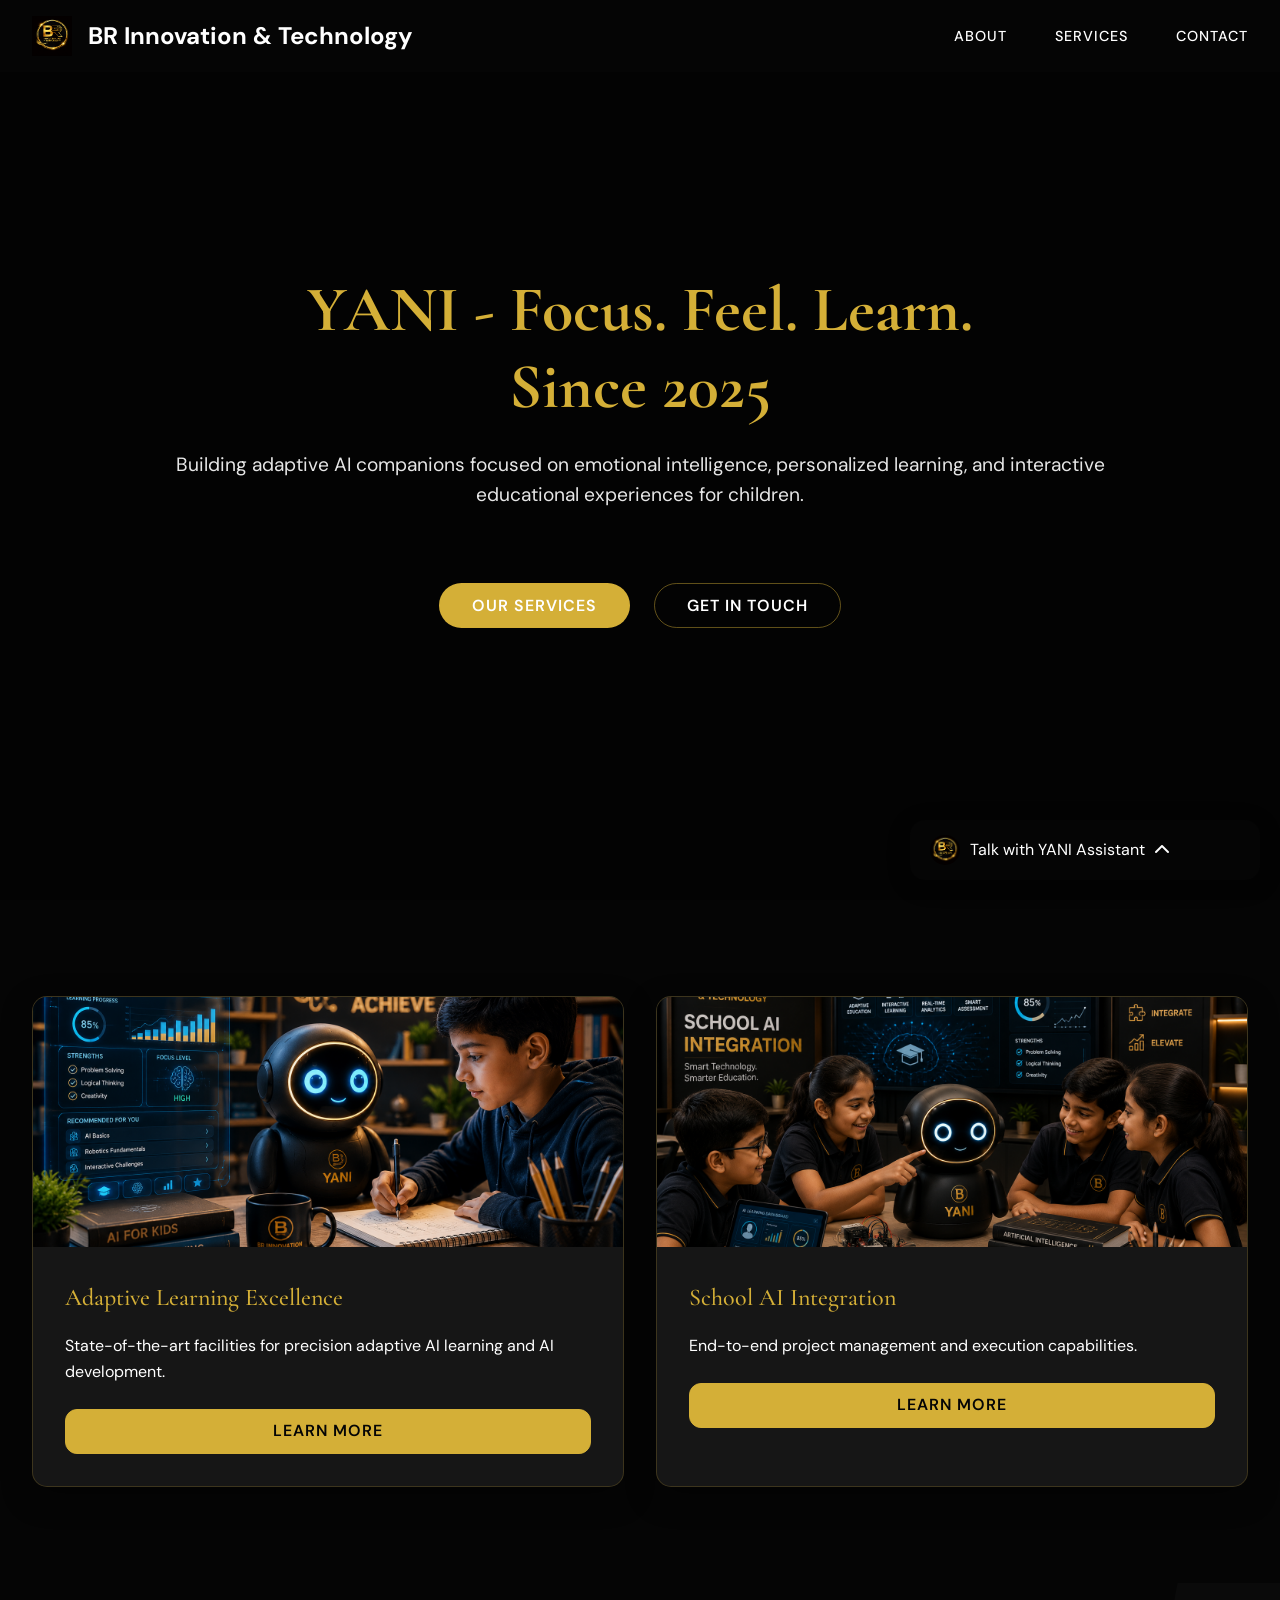
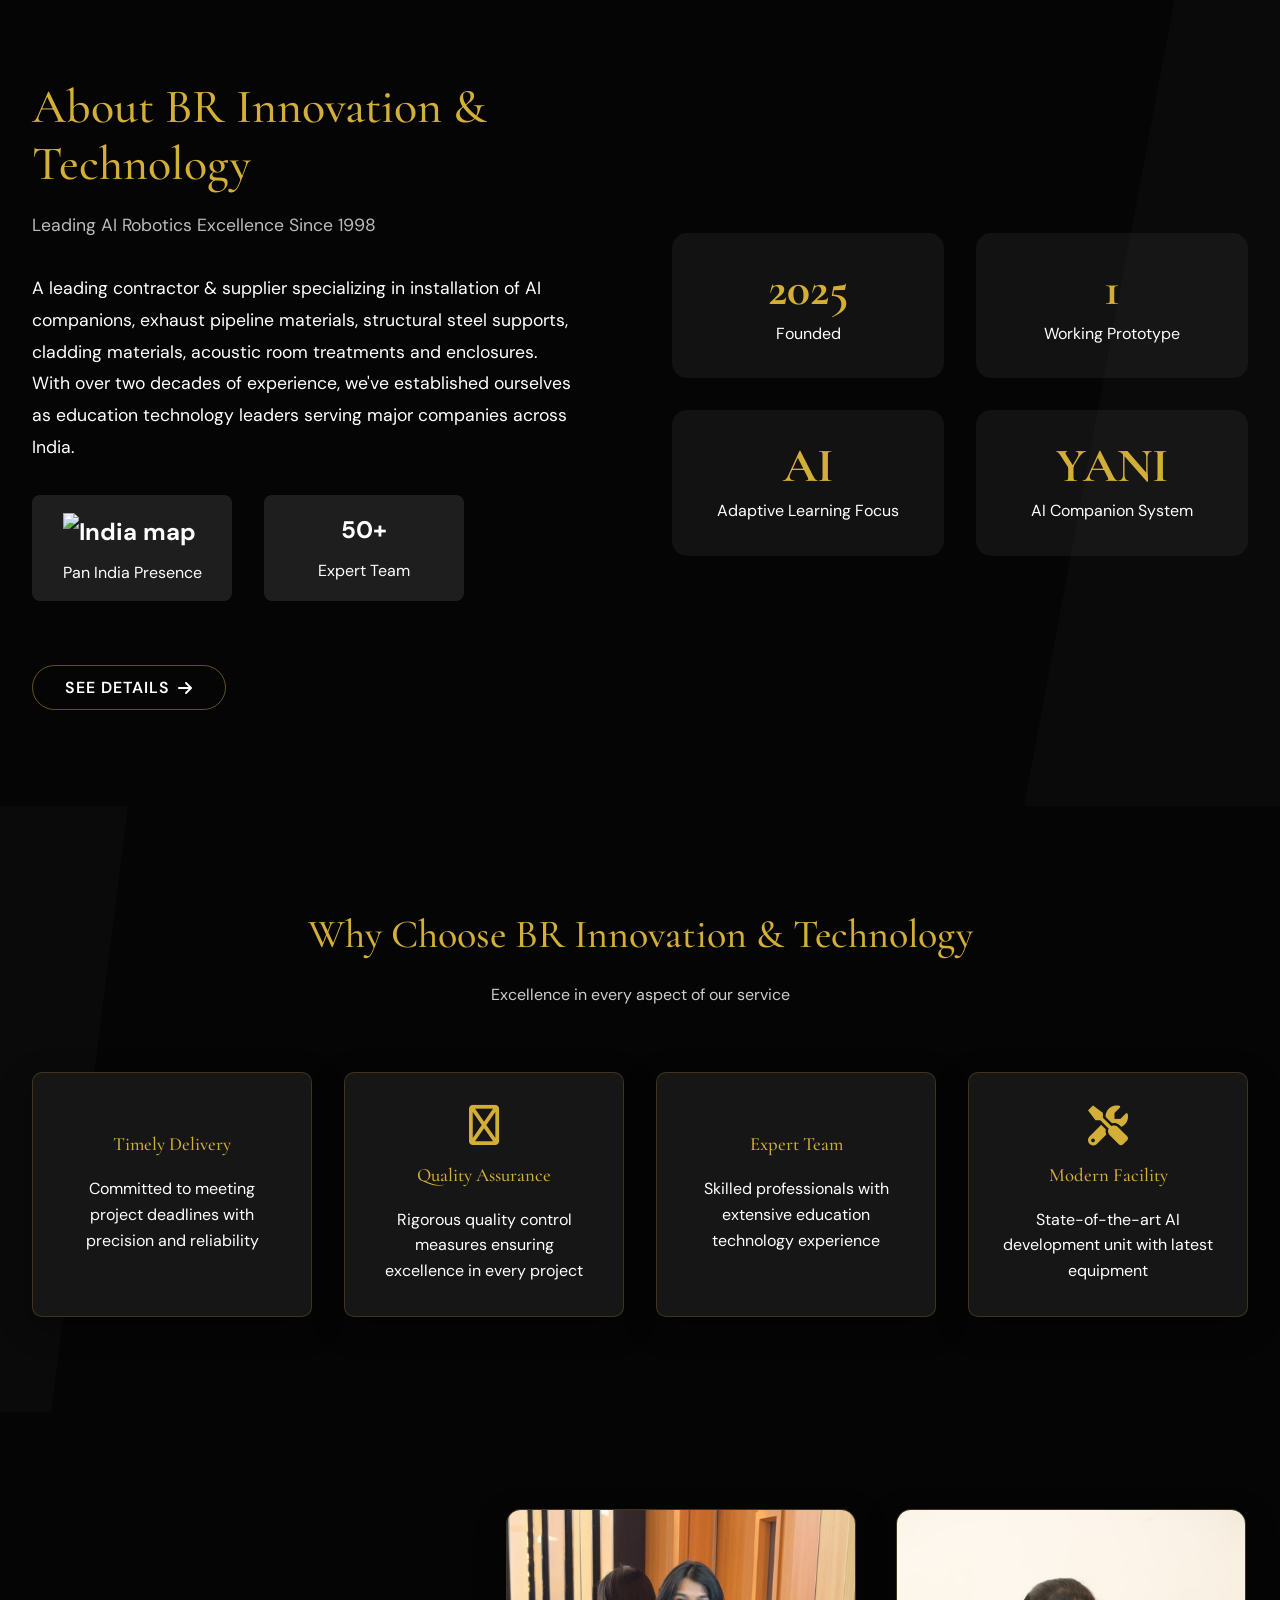
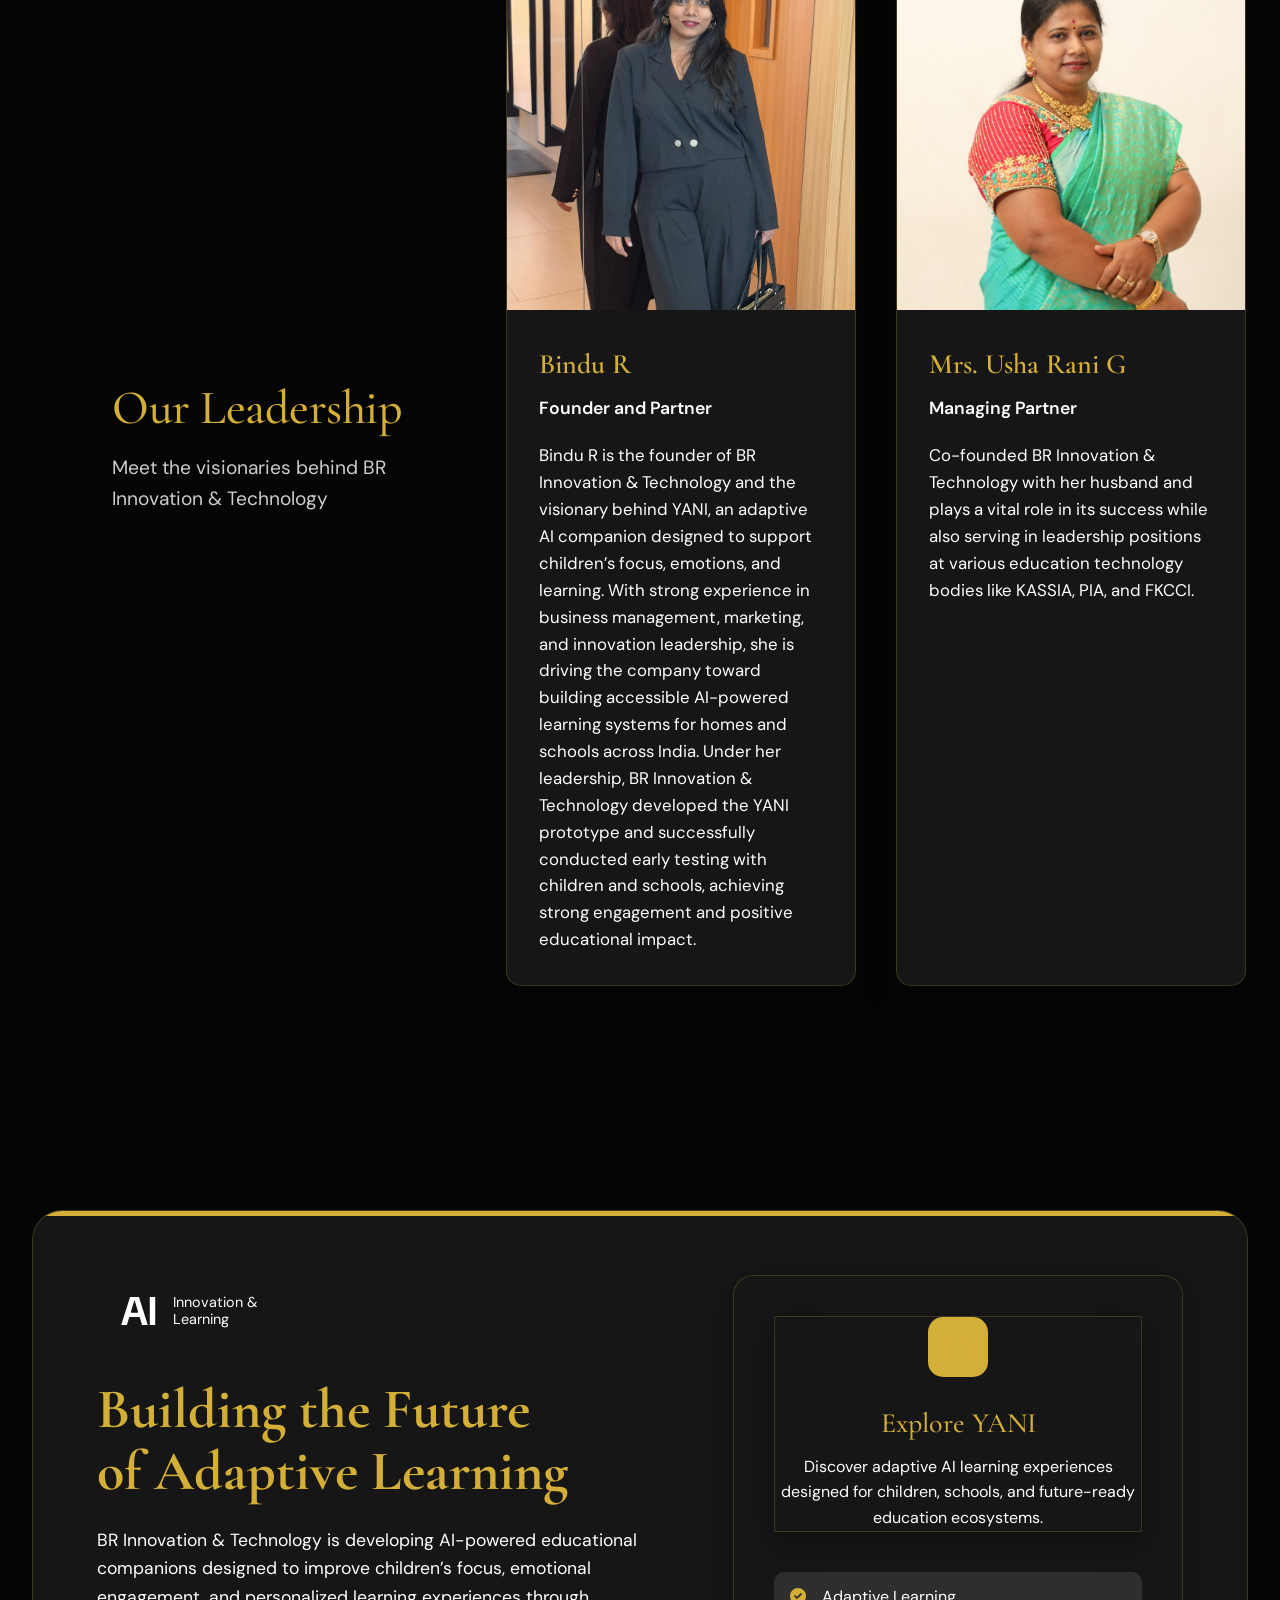
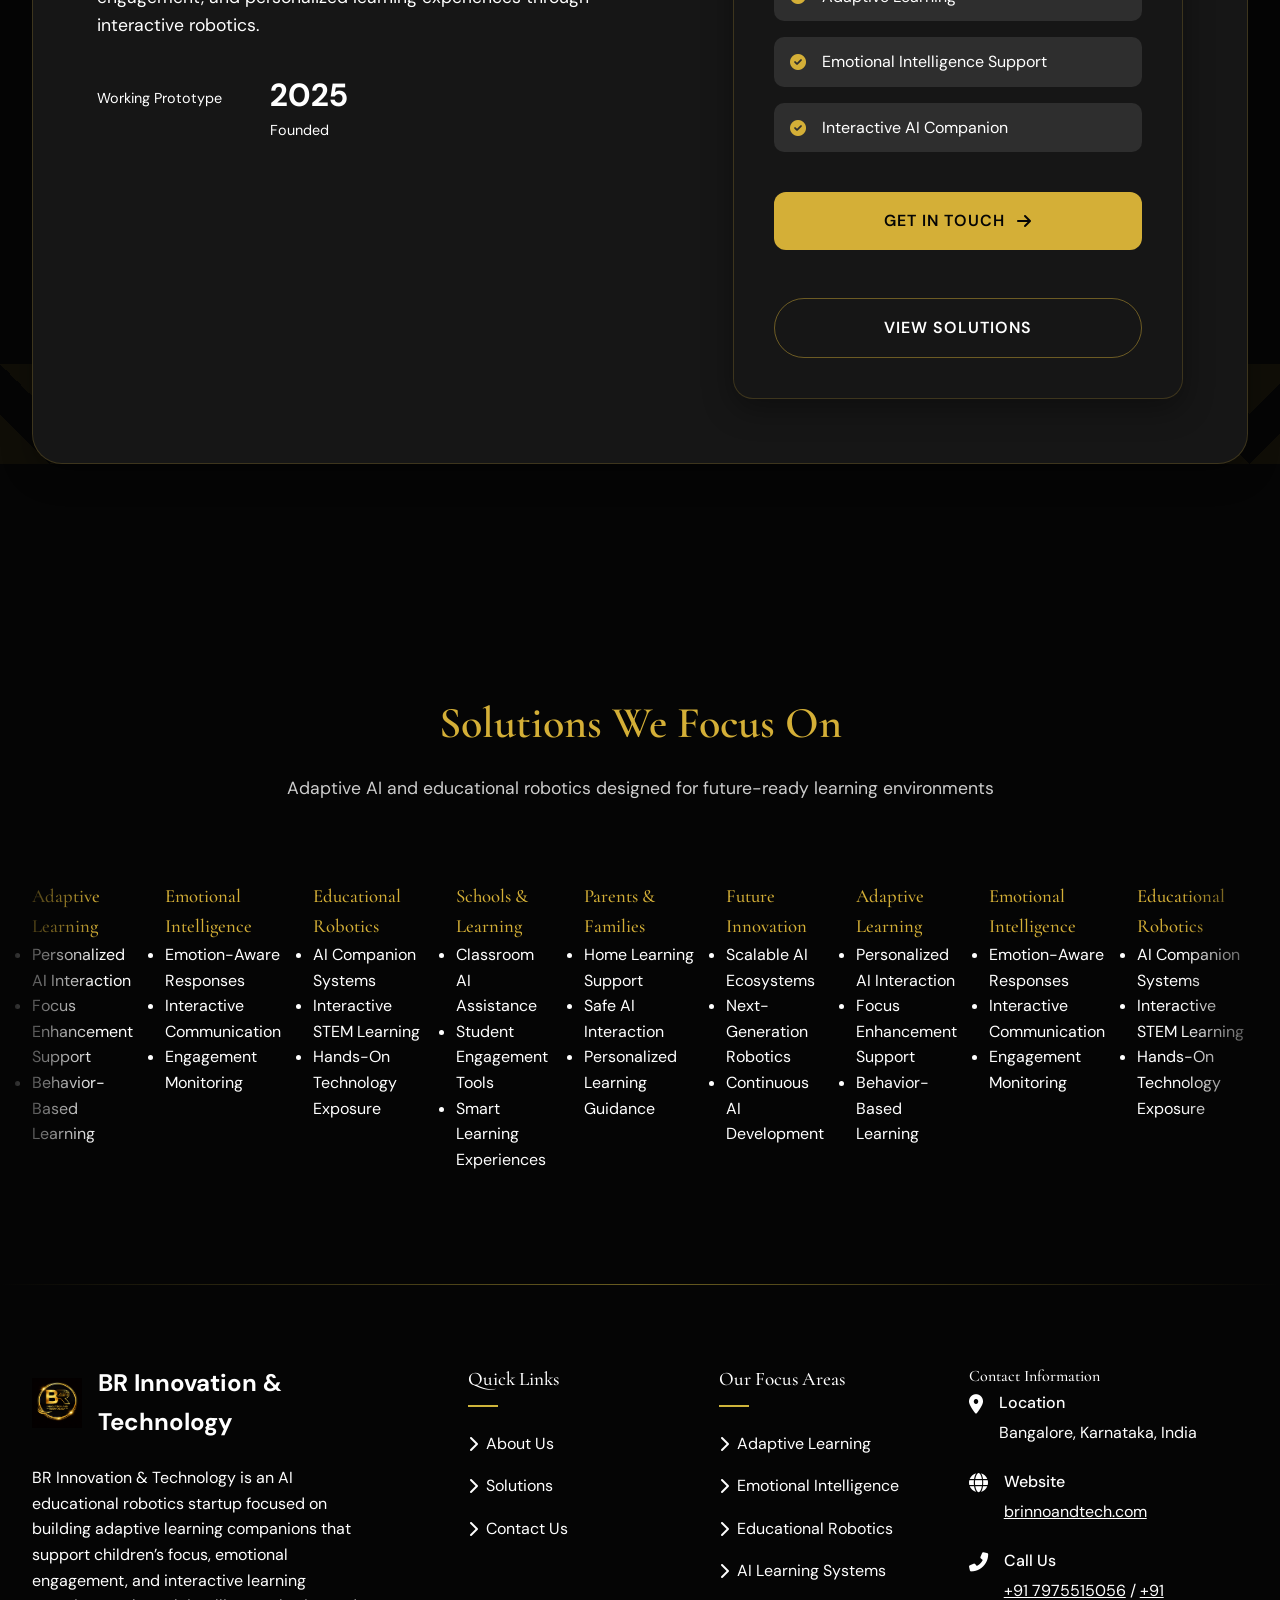
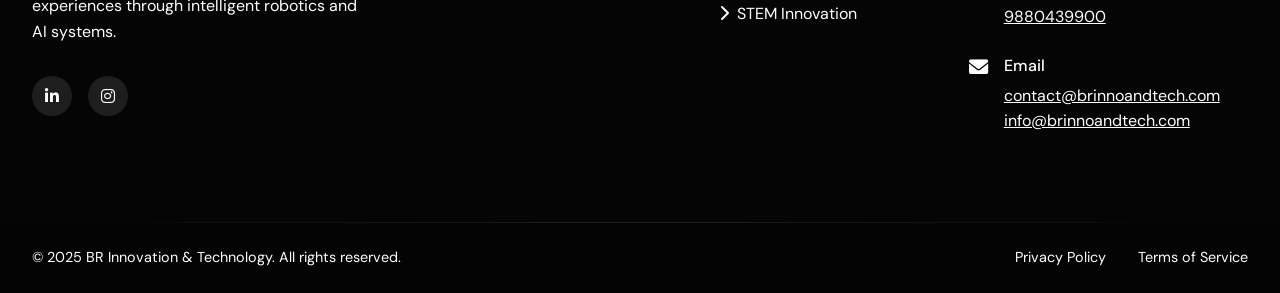
==== index.html @ dd716352 "Initial website upload" ====
<!DOCTYPE html>
<html lang="en">

<head>
    <meta charset="UTF-8">
    <meta name="viewport" content="width=device-width, initial-scale=1.0">
    <!-- Favicon - these will show in browser tabs and bookmarks -->
    <link rel="apple-touch-icon" sizes="180x180" href="assets/images/headerlogo.png">
    <link rel="icon" type="image/png" sizes="32x32" href="assets/images/headerlogo.png">
    <link rel="icon" type="image/png" sizes="16x16" href="assets/images/headerlogo.png">
    <link rel="manifest" href="assets/favicon/site.webmanifest">
    <title>BR Innovation & Technology - AI Robotics Excellence Since 2001</title>
    <link href="https://cdnjs.cloudflare.com/ajax/libs/font-awesome/6.0.0/css/all.min.css" rel="stylesheet">
    <!-- Font awesome imports -->
    <link rel="stylesheet" data-purpose="Layout StyleSheet" title="Web Awesome"
        href="/css/app-wa-3b124ff0e0d7a67cd8c995d0aeb1d15a.css?vsn=d">
    <link rel="stylesheet" href="https://site-assets.fontawesome.com/releases/v6.6.0/css/all.css">
    <link rel="stylesheet" href="https://site-assets.fontawesome.com/releases/v6.6.0/css/sharp-solid.css">
    <link rel="stylesheet" href="https://site-assets.fontawesome.com/releases/v6.6.0/css/sharp-regular.css">
    <link rel="stylesheet" href="https://site-assets.fontawesome.com/releases/v6.6.0/css/sharp-light.css">
    <script type="text/javascript" src="https://beacon-v2.helpscout.net/static/js/vendor.5fe8f3bc.js"></script>
    <script type="text/javascript" src="https://beacon-v2.helpscout.net/static/js/main.9c7aa842.js"></script>
    <script type="text/javascript" async="" src="https://beacon-v2.helpscout.net"></script>
    <script async="" src="https://www.googletagmanager.com/gtag/js?id=G-BPMS41FJD2"></script>
    <style>
        @import url('https://fonts.googleapis.com/css2?family=DM+Sans:opsz,wght@9..40,300;9..40,400;9..40,500;9..40,600;9..40,700&display=swap');

        @import url('https://fonts.googleapis.com/css2?family=Cormorant+Garamond:wght@300;400;500&display=swap');


        h1,
        h2,
        h3,
        h4,
        h5,
        h6 {
            font-family: 'Cormorant Garamond', serif;
            font-weight: 500;
        }

        * {
            margin: 0;
            padding: 0;
            box-sizing: border-box;
            font-family: 'DM Sans', sans-serif;
        }

        :root {
                
            --navy: #000000;
            --gold: #D4AF37;
            --light-gray: #111111;
            --dark-gray: #d1d1d1;
            --white: #ffffff;
            --card-bg: #161616;
            --border-color: #2a2a2a;

            --transition: all 0.3s ease;
        }

        body {
            line-height: 1.6;
            color: var(--dark-gray);
            background-color: var(--light-gray);
        }

        /* Navbar Styles */
        .navbar {
            position: fixed;
            top: 0;
            width: 100%;
            background: rgba(10, 38, 71, 0.95);
            backdrop-filter: blur(10px);
            padding: 1rem 0;
            z-index: 1000;
            transition: var(--transition);
        }

        .nav-container {
            max-width: 1400px;
            margin: 0 auto;
            display: flex;
            justify-content: space-between;
            align-items: center;
            padding: 0 2rem;
        }

        .logo {
            color: var(--white);
            font-size: 1.5rem;
            font-weight: 700;
            text-decoration: none;
            display: flex;
            align-items: center;
            gap: 1rem;
        }

        .logo img {
            height: 40px;
        }

        .nav-links {
            display: flex;
            gap: 3rem;
            list-style: none;
        }

        .nav-links a {
            color: var(--white);
            text-decoration: none;
            font-weight: 500;
            text-transform: uppercase;
            letter-spacing: 1px;
            font-size: 0.9rem;
            position: relative;
            padding: 0.5rem 0;
        }

        .nav-links a::after {
            content: '';
            position: absolute;
            bottom: 0;
            left: 0;
            width: 0;
            height: 2px;
            background: var(--gold);
            transition: var(--transition);
        }

        .nav-links a:hover::after {
            width: 100%;
        }

        /* Hero Section */
        .hero {
            position: relative;
            height: 100vh;
            overflow: hidden;
            background: #050505;
        }

        .hero-video {
            position: absolute;
            top: 0;
            left: 0;
            width: 100%;
            height: 100%;
            object-fit: cover;
            z-index: 1;
            opacity: 1;
        }

        .hero-overlay {
            position: absolute;
            inset: 0;
            background: rgba(0, 0, 0, 0.45);
            z-index: 2;
        }

        .hero-content {
            position: relative;
            top: 50%;
            left: 50%;
            transform: translate(-50%, -50%);
            text-align: center;
            color: var(--white);
            width: 90%;
            max-width: 1000px;
            z-index: 3;
        }

        .hero h1 {
            font-size: 4rem;
            font-weight: 700;
            margin-bottom: 1.5rem;
            line-height: 1.2;
        }

        .hero p {
            font-size: 1.2rem;
            margin-bottom: 2.5rem;
            opacity: 0.9;
        }

        .hero-buttons {
            display: flex;
            gap: 1.5rem;
            justify-content: center;
            align-items: center;
        }

        .btn {
            display: inline-flex;
            align-items: center;
            justify-content: center;
            padding: 0.75rem 2rem;
            border-radius: 50px;
            font-weight: 600;
            text-decoration: none;
            text-transform: uppercase;
            letter-spacing: 1px;
            transition: all 0.3s ease;
            height: 45px;
            line-height: 1;
        }


        .btn-primary {
            background: var(--gold);
            color: var(--navy);
        }

        .btn-secondary {
            background: transparent;
            color: var(--white);
            border: 2px solid var(--white);
        }

        .btn:hover {
            transform: translateY(-3px);
            box-shadow: 0 5px 15px rgba(0, 0, 0, 0.2);
        }

        /* Featured Section */
        .featured {
            padding: 6rem 2rem;
            background: var(--grey);
        }

        .featured-grid {
            max-width: 1400px;
            margin: 0 auto;
            display: grid;
            grid-template-columns: repeat(2, 1fr);
            gap: 2rem;
        }

        .featured-card {
            background: #161616;
            border-radius: 15px;
            overflow: hidden;
            box-shadow: 0 10px 30px rgba(0, 0, 0, 0.2);
            transition: var(--transition);
        }

        .featured-card:hover {
            transform: translateY(-10px);
        }

        .featured-image {
            height: 250px;
            overflow: hidden;
        }

        .featured-image img {
            width: 100%;
            height: 100%;
            object-fit: cover;
            transition: var(--transition);
        }

        .featured-card:hover .featured-image img {
            transform: scale(1.1);
        }

        .featured-content {
            padding: 2rem;
        }

        .featured-content h3 {
            color: var(--gold);
            margin-bottom: 1rem;
            font-size: 1.5rem;
        }

        .featured-content p {
            color: var(--dark-gray);
            margin-bottom: 1.5rem;
        }

        /* Overview Section */
        .overview {
            background: linear-gradient(180deg, #0A2647 0%, #051628 100%);
            color: #D4AF37;
            padding: 6rem 2rem;
            position: relative;
            overflow: hidden;
        }

        .overview::before {
            content: '';
            position: absolute;
            top: 0;
            right: 0;
            width: 20%;
            height: 100%;
            background: rgba(255, 255, 255, 0.02);
            clip-path: polygon(60% 0, 100% 0, 100% 100%, 0% 100%);
        }

        .overview-container {
            max-width: 1400px;
            margin: 0 auto;
            display: grid;
            grid-template-columns: 1fr 1fr;
            gap: 4rem;
            align-items: center;
            position: relative;
            z-index: 1;
        }

        .overview-content {
            padding-right: 2rem;
        }

        .overview-content h2 {
            font-size: 3rem;
            margin-bottom: 1rem;
            color: var(--gold);
            line-height: 1.2;
        }

        .subtitle {
            font-size: 1.2rem;
            color: #CFB53B;
            opacity: 0.9;
            margin-bottom: 1.5rem;
        }

        .overview-content p {
            color: rgba(255, 255, 255, 0.9);
            line-height: 1.8;
            font-size: 1.1rem;
            margin-bottom: 2rem;
        }

        .achievements {
            display: flex;
            gap: 2rem;
            margin: 2rem 0;
            flex-wrap: wrap;
        }

        .achievement-badge {
            background: rgba(255, 255, 255, 0.1);
            padding: 1.25rem 2rem;
            border-radius: 8px;
            text-align: center;
            min-width: 200px;
            transition: all 0.3s ease;
        }

        .achievement-badge:hover {
            transform: translateY(-5px);
            background: rgba(255, 255, 255, 0.15);
        }

        .achievement-badge span {
            display: block;
            font-size: 1.5rem;
            font-weight: 700;
            color: #CFB53B;
            margin-bottom: 0.5rem;
        }

        .overview-stats {
            display: grid;
            grid-template-columns: repeat(2, 1fr);
            gap: 2rem;
        }

        .stat-item {
            background: rgba(255, 255, 255, 0.05);
            padding: 2rem;
            border-radius: 15px;
            text-align: center;
            transition: all 0.3s ease;
        }

        .stat-item:hover {
            background: rgba(255, 255, 255, 0.1);
            transform: translateY(-5px);
        }

        .stat-item h3 {
            font-size: 2.5rem;
            color: #CFB53B;
            margin-bottom: 0.5rem;
            line-height: 1;
        }

        .stat-item p {
            color: rgba(255, 255, 255, 0.8);
            font-size: 1rem;
        }

        .btn-secondary {
            display: inline-flex;
            align-items: center;
            gap: 0.75rem;
            background: transparent;
            border: 2px solid #CFB53B;
            color: #CFB53B;
            padding: 1rem 2rem;
            border-radius: 50px;
            text-decoration: none;
            font-weight: 600;
            transition: all 0.3s ease;
            margin-top: 2rem;
        }

        .btn-secondary:hover {
            background: #CFB53B;
            color: #0A2647;
            transform: translateY(-3px);
        }

        /* Responsive Styles */
        @media (max-width: 1200px) {
            .overview-container {
                gap: 3rem;
            }

            .overview-content h2 {
                font-size: 2.5rem;
            }

            .overview-stats {
                gap: 1.5rem;
            }

            .stat-item h3 {
                font-size: 2.2rem;
            }
        }

        @media (max-width: 992px) {
            .overview-container {
                grid-template-columns: 1fr;
                gap: 3rem;
            }

            .overview-content {
                padding-right: 0;
            }

            .achievements {
                justify-content: center;
            }

            .overview-stats {
                max-width: 600px;
                margin: 0 auto;
            }
        }

        @media (max-width: 768px) {
            .overview {
                padding: 4rem 1.5rem;
            }

            .overview-content {
                text-align: center;
            }

            .overview::before {
                display: none;
                /* This removes the angled overlay on mobile */
            }

            .overview-content h2 {
                font-size: 2.2rem;
            }

            .achievements {
                flex-direction: column;
                align-items: center;
                gap: 1rem;
            }

            .achievement-badge {
                width: 100%;
                max-width: 300px;
            }

            .overview-stats {
                grid-template-columns: 1fr;
                gap: 1rem;
            }

            .btn-secondary {
                justify-content: center;
                width: 100%;
                max-width: 300px;
                margin: 2rem auto 0;
            }
        }

        @media (max-width: 576px) {
            .overview {
                padding: 3rem 1rem;
            }

            .overview-content h2 {
                font-size: 2rem;
            }

            .subtitle {
                font-size: 1.1rem;
            }

            .stat-item2 {
                padding: 1.5rem;
            }

            .stat-item2 h3 {
                font-size: 2rem;
            }
        }

        /* Latest Projects */
        .projects {
            padding: 6rem 2rem;
            background: var(--light-gray);
        }

        .section-header {
            text-align: center;
            max-width: 800px;
            margin: 0 auto 4rem;
        }

        .section-header h2 {
            font-size: 2.5rem;
            color: var(--navy);
            margin-bottom: 1rem;
        }

        .section-header p {
            color: var(--dark-gray);
            opacity: 0.8;
        }

        .section-header2 {
            text-align: center;
            max-width: 800px;
            margin: 0 auto 4rem;
        }

        .section-header2 h2 {
            font-size: 2.5rem;
            color: var(--white);
            margin-bottom: 1rem;
        }

        .section-header2 p {
            color: var(--white);
            opacity: 0.8;
        }

        .project-grid {
            max-width: 1400px;
            margin: 0 auto;
            display: grid;
            grid-template-columns: repeat(auto-fit, minmax(300px, 1fr));
            gap: 2rem;
        }

        .project-card {
            position: relative;
            border-radius: 15px;
            overflow: hidden;
            height: 300px;
        }

        .project-card img {
            width: 100%;
            height: 100%;
            object-fit: cover;
            transition: var(--transition);
        }

        .project-overlay {
            position: absolute;
            bottom: 0;
            left: 0;
            right: 0;
            background: linear-gradient(transparent, rgba(10, 38, 71, 0.9));
            padding: 2rem;
            color: var(--white);
            transform: translateY(100%);
            transition: var(--transition);
        }

        .project-card:hover .project-overlay {
            transform: translateY(0);
        }

        .project-card:hover img {
            transform: scale(1.1);
        }

        /* Mobile Styles */
        @media (max-width: 768px) {
            .hero h1 {
                font-size: 2.5rem;
            }

            .featured-grid,
            .overview-container {
                grid-template-columns: 1fr;
            }

            .nav-links {
                display: none;
            }

            .mobile-menu {
                display: block;
            }
        }

        /*  latest project slideshow */
        .projects-section {
            padding: 4rem 0;
            background: #f5f5f5;
            width: 100%;
            overflow: hidden;
        }

        .section-header3-wrapper {
            display: flex;
            justify-content: space-between;
            align-items: flex-start;
            margin-bottom: 3rem;
            padding: 0 5%;
            position: relative;
            z-index: 2;
        }

        .section-header3 {
            text-align: left;
        }

        .section-header3 h2 {
            color: #0A2647;
            font-size: 2.5rem;
            margin-bottom: 0.5rem;
            text-align: left;
        }

        .section-header3 p {
            color: #666;
            font-size: 1.1rem;
            text-align: left;
        }

        .navigation-buttons {
            display: flex;
            gap: 0.5rem;
        }

        .nav-btn {
            background: transparent;
            color: var(--gold);
            border: 3px solid var(--gold);
            width: 50px;
            height: 50px;
            border-radius: 50%;
            cursor: pointer;
            transition: background 0.3s ease;
            display: flex;
            align-items: center;
            justify-content: center;
        }

        .nav-btn:hover {
            background: #CFB53B;
            color: #eee;
        }

        .slideshow-container {
            position: relative;
            width: 100%;
            height: 500px;
        }

        .slides-wrapper {
            position: relative;
            height: 100%;
            width: 100%;
            overflow: hidden;
        }

        .slide {
            position: absolute;
            display: flex;
            width: 90%;
            height: 100%;
            left: 5%;
            transition: all 0.5s ease;
            border: 1px solid rgba(0, 0, 0, 0.1);
            border-radius: 8px;
            background: white;
            box-shadow: 0 4px 12px rgba(0, 0, 0, 0.1);
            opacity: 0;
            visibility: hidden;
            /* Changed: Added visibility */
            transform: translateX(100%);
        }

        .slide.active {
            opacity: 1;
            transform: translateX(0);
            visibility: visible;
            /* Changed: Added visibility */
            position: relative;
            /* Changed: Made active slide relative */
            z-index: 1;
        }

        .slide.next-slide {
            left: 100%;
            opacity: 0.3;
        }

        .slide-image {
            width: 100%;
            height: 100%;
            overflow: hidden;
            position: relative;
        }

        .slide-image img {
            width: 100%;
            height: 100%;
            object-fit: cover; /* This makes the image cover the container */
            object-position: center center; /* Centers the image */
            display: block; /* Removes any extra space */
        }

        .slide-content {
            width: 30%;
            padding: 2rem;
            background: white;
            display: flex;
            flex-direction: column;
            height: 100%;
        }

        .slide-header {
            display: flex;
            align-items: center;
            gap: 1rem;
            margin-bottom: 1.5rem;
        }

        .company-logo {
            width: 60px;
            height: 60px;
            object-fit: contain;
        }

        .company-name {
            font-size: 1.5rem;
            color: #0A2647;
            font-weight: bold;
        }

        .divider {
            height: 2px;
            background: #eee;
            width: 100%;
            margin: 0 0 1.5rem 0;
            position: relative;
        }

        .divider::after {
            content: '';
            position: absolute;
            left: 0;
            top: 0;
            height: 2px;
            width: 50px;
            background: #CFB53B;
        }

        .project-details {
            display: grid;
            grid-template-columns: repeat(2, 1fr);
            gap: 1.5rem;
            flex-grow: 1;
            padding: 1rem 0;
        }

        .detail-item {
            display: flex;
            align-items: flex-start;
            gap: 0.5rem;
        }

        .detail-icon {
            width: 40px;
            height: 50px;
            object-fit: contain;
            margin-bottom: 0.5rem;
        }

        .detail-text {
            display: flex;
            flex-direction: column;
            gap: 0.25rem;
        }

        .detail-label {
            font-size: 0.9rem;
            color: #666;
        }

        .detail-value {
            font-weight: 600;
            color: #0A2647;
            font-size: 1.0rem;
        }

        .button-container {
            margin-top: auto;
            padding-top: 1.5rem;
            border-top: 2px solid #eee;
        }

        .know-more-btn {
            display: inline-block;
            width: 100%;
            padding: 1rem;
            background: #0A2647;
            color: #fff;
            text-decoration: none;
            border-radius: 5px;
            transition: all 0.3s ease;
            text-align: center;
        }

        .know-more-btn:hover {
            background: #CFB53B;
            transform: translateY(-2px);
        }

        /* Responsive Styles */
        @media (max-width: 1200px) {
            .slide {
                width: 95%;
                left: 2.5%;
            }
        }

        @media (max-width: 992px) {
            .slideshow-container {
                height: auto;
            }

            .slides-wrapper {
                height: auto;
                /* Changed: Allow wrapper to adjust to content */
                overflow: visible;
                /* Changed: Allow content to be visible */
            }

            .slide {
                position: absolute;
                /* Keep absolute positioning */
                flex-direction: column;
                height: auto;
                min-height: 700px;
                /* Added: Minimum height for content */
                display: none;
                /* Changed: Hide inactive slides */
            }

            .slide.active {
                position: relative;
                display: flex;
                /* Changed: Show active slide */
            }

            .slide-image {
                width: 100%;
                height: 300px;
            }

            .slide-content {
                width: 100%;
                min-height: 400px;
            }

            .project-details {
                grid-template-columns: repeat(2, 1fr);
            }
        }

        @media (max-width: 768px) {
            .section-header3-wrapper {
                flex-direction: column;
                align-items: center;
                gap: 1rem;
            }

            .section-header3 {
                text-align: center;
            }

            .section-header3 h2 {
                text-align: center;
                font-size: 2rem;
            }

            .section-header3 p {
                text-align: center;
            }

            .project-details {
                grid-template-columns: 1fr;
                gap: 1rem;
            }

            .slide-image {
                height: 250px;
            }

            .slide-content {
                padding: 1.5rem;
            }
        }

        @media (max-width: 576px) {
            .slide {
                width: 100%;
                left: 0;
                border-radius: 0;
            }

            .navigation-buttons {
                position: relative;
                bottom: auto;
                right: auto;
            }

            .detail-item {
                flex-direction: column;
                align-items: center;
                text-align: center;
            }

            .detail-text {
                align-items: center;
            }
        }


        /* Updated Clients Section Styles */
        .clients {
            padding: 6rem 2rem;
            background: var(--white);
            background-image: linear-gradient(rgba(255, 255, 255, 0.9), rgba(255, 255, 255, 0.89)), url('assets/images/education technology.png');
            background-size: cover;
            background-position: center;
            background-repeat: no-repeat;
            overflow: hidden;
        }

        .client-container {
            max-width: 1400px;
            margin: 0 auto;
            position: relative;
        }

        .client-track {
            display: flex;
            width: fit-content;
            animation: scroll 40s linear infinite;
        }

        .client-slide {
            flex: 0 0 auto;
            text-align: center;
            padding: 0 2rem;
        }

        .client-slide img {
            width: 200px;
            height: 100px;
            object-fit: contain;
            margin-bottom: 1rem;
        }

        .client-slide p {
            color: var(--navy);
            font-weight: 500;
        }

        @keyframes scroll {
            0% {
                transform: translateX(0);
            }

            100% {
                transform: translateX(-100%);
            }
        }

        /* Clone slides using pseudo-elements for seamless loop */
        .client-track::before,
        .client-track::after {
            content: "";
            height: 100%;
            position: absolute;
            width: 100%;
            top: 0;
        }

        .client-track::after {
            right: 0;
            transform: translateX(100%);
        }

        .client-track::before {
            left: 0;
            transform: translateX(-100%);
        }

        /* Why Choose Us Section */
        .why-us {
            padding: 6rem 2rem;
            background: linear-gradient(135deg, #0A2647 0%, #1B4B8A 100%);
            color: #fff;
            position: relative;
            /* Added for overlay positioning */
            overflow: hidden;
            /* Added to contain the overlay */
        }

        /* Adding the angled overlay */
        .why-us::before {
            content: '';
            position: absolute;
            top: 0;
            left: 0;
            /* Changed to left */
            width: 10%;
            height: 100%;
            background: rgba(255, 255, 255, 0.02);
            clip-path: polygon(0 0, 100% 0, 40% 100%, 0 100%);
            /* Modified for left side */
            z-index: 1;
        }


        .why-us-grid {
            max-width: 1400px;
            margin: 0 auto;
            display: grid;
            grid-template-columns: repeat(auto-fit, minmax(250px, 1fr));
            gap: 2rem;
        }

        .why-us-card {
            text-align: center;
            padding: 2rem;
            background: rgba(255, 255, 255, 0.1);
            border-radius: 10px;
            transition: var(--transition);
        }

        .why-us-card:hover {
            transform: translateY(-5px);
            background: rgba(255, 255, 255, 0.15);
        }

        .why-us-card i {
            font-size: 2.5rem;
            color: var(--gold);
            margin-bottom: 1rem;
        }

        .why-us-card h3 {
            margin-bottom: 1rem;
        }

        /* Service Areas Section */
/* Service Areas Section */

        .service-areas {
            padding: 6rem 2rem;
            background: #050505;
        }

        .service-areas-grid {
            max-width: 1400px;
            margin: 0 auto;

            display: grid;

            grid-template-columns:
                repeat(auto-fit, minmax(200px, 1fr));

            gap: 2rem;
        }

        .service-area-card {

            text-align: center;

            padding: 2rem;

            background: #161616;

            border: 1px solid rgba(212,175,55,0.15);

            border-radius: 15px;

            transition: var(--transition);

            color: #ffffff;
        }

        .service-area-card:hover {

            transform: translateY(-8px);

            border-color: rgba(212,175,55,0.4);

            box-shadow:
                0 10px 30px rgba(0,0,0,0.5);
        }

        .service-area-card i {

            font-size: 2.5rem;

            color: #D4AF37;

            margin-bottom: 1rem;
        }

        .service-area-card h3 {

            color: #D4AF37;

            margin-bottom: 1rem;
        }

        .service-area-card p,
        .service-area-card li {

            color: #ffffff;
        }

        /* Ensure content stays above the overlay */
        .section-header2,
        .why-us-grid {
            position: relative;
            z-index: 2;
        }

        /* Rest of your existing styles */
        .section-header2 {
            text-align: center;
            max-width: 800px;
            margin: 0 auto 4rem;
        }

        .section-header2 h2 {
            font-size: 2.5rem;
            color: var(--white);
            margin-bottom: 1rem;
        }

        .section-header2 p {
            color: var(--white);
            opacity: 0.8;
        }

        /* Make it responsive */
        @media (max-width: 768px) {
            .why-us::before {
                display: none;
                /* Remove overlay on mobile */
            }
        }

        /* CTA Section */
        /* Modern CTA Section Styles */
        .cta-section {
            padding: 8rem 0;
            background: linear-gradient(135deg, #ffffff 0%, #e9ecef 20%);
            position: relative;
            overflow: hidden;
        }

        .cta-container {
            max-width: 1400px;
            margin: 0 auto;
            padding: 0 2rem;
            position: relative;
        }

        .cta-card {
            background: var(--white);
            border-radius: 30px;
            overflow: hidden;
            box-shadow: 0 25px 50px -12px rgba(0, 0, 0, 0.1);
            position: relative;
            z-index: 2;
        }

        .cta-card::before {
            content: '';
            position: absolute;
            top: 0;
            left: 0;
            right: 0;
            height: 5px;
            background: linear-gradient(90deg, var(--navy), var(--gold));
        }

        .cta-content {
            display: flex;
            gap: 4rem;
            padding: 4rem;
        }

        .left-content {
            flex: 1;
            padding-right: 2rem;
        }

        .experience-badge {
            display: inline-flex;
            align-items: center;
            gap: 1rem;
            background: rgba(10, 38, 71, 0.05);
            padding: 1rem 1.5rem;
            border-radius: 15px;
            margin-bottom: 2rem;
        }

        .experience-badge .years {
            font-size: 2.5rem;
            font-weight: 700;
            color: var(--navy);
            line-height: 1;
        }

        .experience-badge .text {
            font-size: 0.9rem;
            color: var(--dark-gray);
            line-height: 1.2;
        }

        .left-content h2 {
            font-size: 3.5rem;
            color: var(--navy);
            line-height: 1.1;
            margin-bottom: 1.5rem;
            font-weight: 700;
        }

        .left-content p {
            font-size: 1.1rem;
            color: var(--dark-gray);
            margin-bottom: 2.5rem;
            line-height: 1.6;
        }

        .stats-row {
            display: flex;
            gap: 3rem;
        }

        .stat-item2 {
            display: flex;
            flex-direction: column;
        }

        .stat-item2 .number {
            font-size: 2rem;
            font-weight: 700;
            color: var(--navy);
            line-height: 1;
            margin-bottom: 0.5rem;
        }

        .stat-item2 .label {
            font-size: 0.9rem;
            color: var(--dark-gray);
        }

        .right-content {
            flex: 0 0 450px;
        }

        .action-card {
            background: var(--navy);
            border-radius: 20px;
            padding: 2.5rem;
            height: 100%;
            display: flex;
            flex-direction: column;
        }

        .card-header {
            text-align: center;
            margin-bottom: 2.5rem;
        }

        .icon-badge {
            width: 60px;
            height: 60px;
            background: var(--gold);
            border-radius: 15px;
            display: flex;
            align-items: center;
            justify-content: center;
            margin: 0 auto 1.5rem;
        }

        .icon-badge i {
            font-size: 1.5rem;
            color: var(--navy);
        }

        .card-header h3 {
            color: var(--white);
            font-size: 1.75rem;
            margin-bottom: 0.5rem;
        }

        .card-header p {
            color: rgba(255, 255, 255, 0.8);
        }

        .feature-list {
            display: flex;
            flex-direction: column;
            gap: 1rem;
            margin-bottom: 2.5rem;
        }

        .feature {
            display: flex;
            align-items: center;
            gap: 1rem;
            color: var(--white);
            padding: 0.75rem 1rem;
            background: rgba(255, 255, 255, 0.1);
            border-radius: 10px;
            transition: all 0.3s ease;
        }

        .feature:hover {
            background: rgba(255, 255, 255, 0.15);
            transform: translateX(5px);
        }

        .feature i {
            color: var(--gold);
        }

        .action-buttons {
            margin-top: auto;
            display: flex;
            flex-direction: column;
            gap: 1rem;
        }


        .btn-primary2,
        .btn-secondary {
            display: inline-flex;
            align-items: center;
            justify-content: center;
            gap: 0.75rem;
            padding: 1rem;
            border-radius: 50px;
            font-weight: 600;
            text-decoration: none;
            text-transform: uppercase;
            letter-spacing: 1px;
            transition: all 0.3s ease;

            display: inline-flex;
            align-items: center;
            gap: 0.75rem;
            background: transparent;
            border: 2px solid #CFB53B;
            color: #CFB53B;
            padding: 1rem 2rem;
            border-radius: 50px;
            text-decoration: none;
            font-weight: 600;
            transition: all 0.3s ease;
            margin-top: 2rem;
        }

        .btn-primary2 {
            background: var(--gold);
            color: var(--navy);
        }

        .btn-primary2:hover {
            transform: translateY(-3px);
            box-shadow: 0 10px 20px rgba(0, 0, 0, 0.2);
        }

        .btn-primary2:hover i {
            transform: translateX(3px);
        }


        .btn-primary,
        .btn-secondary {
            display: flex;
            align-items: center;
            justify-content: center;
            gap: 0.75rem;
            padding: 1rem;
            border-radius: 12px;
            font-weight: 600;
            text-decoration: none;
            text-transform: uppercase;
            letter-spacing: 1px;
            transition: all 0.3s ease;
        }

        .btn-primary {
            background: var(--gold);
            color: var(--navy);
        }

        .btn-primary:hover {
            transform: translateY(-3px);
            box-shadow: 0 10px 20px rgba(0, 0, 0, 0.2);
        }

        .btn-primary:hover i {
            transform: translateX(3px);
        }

        .btn-secondary {
            background: transparent;
            border: 2px solid rgba(255, 255, 255, 0.2);
            color: var(--white);
        }

        .btn-secondary:hover {
            background: rgba(255, 255, 255, 0.1);
            transform: translateY(-3px);
        }

        .shape-divider {
            position: absolute;
            bottom: 0;
            left: 0;
            width: 100%;
            height: 100px;
            background: linear-gradient(135deg, var(--navy) 25%, transparent 25%) -50px 0,
                linear-gradient(225deg, var(--navy) 25%, transparent 25%) -50px 0,
                linear-gradient(315deg, var(--navy) 25%, transparent 25%),
                linear-gradient(45deg, var(--navy) 25%, transparent 25%);
            background-size: 100px 100px;
            background-color: transparent;
            opacity: 0.05;
        }

        /* Responsive Styles */
        @media (max-width: 1200px) {
            .cta-content {
                gap: 2rem;
                padding: 3rem;
            }

            .right-content {
                flex: 0 0 400px;
            }

            .left-content h2 {
                font-size: 3rem;
            }
        }

        @media (max-width: 992px) {
            .cta-content {
                flex-direction: column;
            }

            .left-content {
                padding-right: 0;
                text-align: center;
            }

            .stats-row {
                justify-content: center;
            }

            .right-content {
                flex: 0 0 auto;
                width: 100%;
                max-width: 500px;
                margin: 0 auto;
            }

            .experience-badge {
                margin: 0 auto 2rem;
            }
        }

        @media (max-width: 768px) {
            .cta-section {
                padding: 4rem 0;
            }

            .cta-content {
                padding: 2rem;
            }

            .left-content h2 {
                font-size: 2.5rem;
            }

            .stats-row {
                flex-direction: column;
                gap: 1.5rem;
                align-items: center;
            }

            .stat-item2 {
                align-items: center;
            }
        }

        @media (max-width: 576px) {
            .cta-container {
                padding: 0 1rem;
            }

            .left-content h2 {
                font-size: 2rem;
            }

            .experience-badge {
                flex-direction: column;
                text-align: center;
                padding: 1rem;
            }
        }

        /* Animation Classes */
        @keyframes slideInUp {
            from {
                transform: translateY(30px);
                opacity: 0;
            }

            to {
                transform: translateY(0);
                opacity: 1;
            }
        }

        .cta-card {
            animation: slideInUp 0.6s ease forwards;
        }

        .left-content>*,
        .right-content {
            opacity: 0;
            animation: slideInUp 0.6s ease forwards;
        }

        .left-content>*:nth-child(1) {
            animation-delay: 0.2s;
        }

        .left-content>*:nth-child(2) {
            animation-delay: 0.3s;
        }

        .left-content>*:nth-child(3) {
            animation-delay: 0.4s;
        }

        .left-content>*:nth-child(4) {
            animation-delay: 0.5s;
        }

        .right-content {
            animation-delay: 0.6s;
        }


        /* Footer */
        .footer {
            background: linear-gradient(180deg, #0A2647 0%, #051628 100%);
            color: #fff;
            padding: 5rem 0 0;
            position: relative;
            overflow: hidden;
        }

        .footer::before {
            content: '';
            position: absolute;
            top: 0;
            left: 0;
            right: 0;
            height: 1px;
            background: linear-gradient(90deg, transparent, rgba(207, 181, 59, 0.5), transparent);
        }

        .footer-content {
            max-width: 1400px;
            margin: 0 auto;
            padding: 0 2rem;
        }

        .footer-main {
            display: grid;
            grid-template-columns: 2fr 1fr 1fr 1.5fr;
            gap: 4rem;
            margin-bottom: 4rem;
        }

        .footer-brand {
            padding-right: 2rem;
        }

        .footer-logo {
            display: flex;
            align-items: center;
            gap: 1rem;
            margin-bottom: 1.5rem;
        }

        .footer-logo img {
            height: 50px;
            width: auto;
        }

        .footer-logo-text {
            font-size: 1.5rem;
            font-weight: 700;
            color: #fff;
        }

        .footer-description {
            color: rgba(255, 255, 255, 0.8);
            line-height: 1.6;
            margin-bottom: 2rem;
        }

        .footer-links h4 {
            color: #CFB53B;
            font-size: 1.2rem;
            margin-bottom: 1.5rem;
            position: relative;
            padding-bottom: 0.75rem;
        }

        .footer-links h4::after {
            content: '';
            position: absolute;
            bottom: 0;
            left: 0;
            width: 30px;
            height: 2px;
            background: #CFB53B;
        }

        .footer-links ul {
            list-style: none;
            padding: 0;
            margin: 0;
        }

        .footer-links li {
            margin-bottom: 1rem;
        }

        .footer-links a {
            color: rgba(255, 255, 255, 0.8);
            text-decoration: none;
            transition: all 0.3s ease;
            display: inline-flex;
            align-items: center;
            gap: 0.5rem;
        }

        .footer-links a:hover {
            color: #CFB53B;
            transform: translateX(5px);
        }

        .footer-contact-info .contact-item {
            display: flex;
            align-items: flex-start;
            gap: 1rem;
            margin-bottom: 1.5rem;
        }

        .contact-item i {
            color: #CFB53B;
            font-size: 1.2rem;
            padding-top: 0.25rem;
        }

        .contact-item .contact-text {
            color: rgba(255, 255, 255, 0.8);
            line-height: 1.6;
        }

        .contact-item .contact-label {
            color: #fff;
            font-weight: 500;
            margin-bottom: 0.25rem;
        }

        .social-links {
            display: flex;
            gap: 1rem;
            margin-top: 2rem;
        }

        .social-link {
            width: 40px;
            height: 40px;
            border-radius: 50%;
            background: rgba(255, 255, 255, 0.1);
            display: flex;
            align-items: center;
            justify-content: center;
            color: #fff;
            text-decoration: none;
            transition: all 0.3s ease;
            position: relative;
            overflow: hidden;
        }

        .social-link::before {
            content: '';
            position: absolute;
            top: 0;
            left: 0;
            width: 100%;
            height: 100%;
            background: #CFB53B;
            transform: translateY(100%);
            transition: all 0.3s ease;
            z-index: 1;
        }

        .social-link i {
            position: relative;
            z-index: 2;
            transition: all 0.3s ease;
        }

        .social-link:hover::before {
            transform: translateY(0);
        }

        .social-link:hover i {
            transform: scale(1.2);
        }

        .footer-bottom {
            background: rgba(0, 0, 0, 0.2);
            padding: 1.5rem 0;
            margin-top: 3rem;
            text-align: center;
            position: relative;
        }

        .footer-bottom::before {
            content: '';
            position: absolute;
            top: 0;
            left: 0;
            right: 0;
            height: 1px;
            background: linear-gradient(90deg, transparent, rgba(255, 255, 255, 0.1), transparent);
        }

        .footer-bottom-content {
            max-width: 1400px;
            margin: 0 auto;
            padding: 0 2rem;
            display: flex;
            justify-content: space-between;
            align-items: center;
        }

        .footer-bottom-text {
            color: rgba(255, 255, 255, 0.6);
            font-size: 0.9rem;
        }

        .footer-bottom-links {
            display: flex;
            gap: 2rem;
        }

        .footer-bottom-links a {
            color: rgba(255, 255, 255, 0.6);
            text-decoration: none;
            font-size: 0.9rem;
            transition: color 0.3s ease;
        }

        .footer-bottom-links a:hover {
            color: #CFB53B;
        }

        @media (max-width: 1200px) {
            .footer-main {
                grid-template-columns: 1fr 1fr;
                gap: 3rem;
            }
        }

        @media (max-width: 768px) {
            .footer-main {
                grid-template-columns: 1fr;
                gap: 2rem;
            }

            .footer-bottom-content {
                flex-direction: column;
                gap: 1rem;
            }

            .footer-bottom-links {
                flex-wrap: wrap;
                justify-content: center;
            }
        }

        /* New Founders Section Styles */
        /* Updated Founders Section Styles */
        .founders {
            padding: 6rem 2rem;
            background: var(--light-gray);
            min-height: 100vh;
            display: flex;
            align-items: center;
        }

        .founders-container-wrapper {
            max-width: 1400px;
            margin: 0 auto;
            display: flex;
            align-items: center;
            gap: 2rem;
            /* Increased gap between header and cards */
            width: 100%;
            padding: 0 2rem;
            /* Added padding for better edge spacing */
        }

        .founders-header {
            flex: 0 0 30%;
            position: relative;
            text-align: left;
            padding-left: 3rem;
            /* Move header more to the left */
        }

        .founders-header h2 {
            font-size: 3.5rem;
            /* Increased font size */
            color: var(--navy);
            margin-bottom: 1rem;
            line-height: 1.2;
            font-weight: 500;
            /* Increased font weight */
            letter-spacing: -0.5px;
            /* Added letter spacing for better readability */
        }

        .founders-header p {
            color: var(--dark-gray);
            opacity: 0.8;
            line-height: 1.6;
            font-size: 1.2rem;
            /* Increased subtitle size */
        }

        .founders-container {
            flex: 0 0 60%;
            /* Reduced to create more space */
            display: flex;
            gap: 2.5rem;
            margin-left: auto;
            /* Push cards to the right */
        }

        .founder-card {
            flex: 1;
            background: var(--white);
            border-radius: 15px;
            overflow: hidden;
            box-shadow: 0 10px 30px rgba(0, 0, 0, 0.1);
            min-width: 350px; /* Reduced minimum width */
            max-width: 400px; /* Adjusted maximum width */
            transition: transform 0.3s ease;
            display: flex;
            flex-direction: column;
        }

        .founder-card:hover {
            transform: translateY(-10px);
        }

        .founder-image {
            position: relative;
            width: 100%;
            height: 400px; /* Fixed height */
            overflow: hidden;
        }

        .founder-image img {
            width: 100%;
            height: 100%;
            object-fit: cover; /* This ensures the image covers the area without distortion */
            object-position: center top; /* Positions the image from the top center */
            transition: transform 0.3s ease;
        }

        .founder-card:hover .founder-image img {
            transform: scale(1.05);
            /* Subtle zoom effect on hover */
        }

        .founder-info {
            padding: 2rem;
            flex: 1;
            display: flex;
            flex-direction: column;
            justify-content: flex-start;
        }

        .founder-info h3 {
            color: var(--navy);
            font-size: 1.75rem;
            /* Increased heading size */
            margin-bottom: 0.5rem;
            font-weight: 600;
        }

        .founder-title {
            color: var(--gold);
            font-weight: 600;
            margin-bottom: 1.25rem;
            font-size: 1.1rem;
        }

        .founder-bio {
            color: var(--dark-gray);
            line-height: 1.6;
            font-size: 1.05rem;
        }

        /* Responsive Styles */
        @media (max-width: 1400px) {
            .founders-container-wrapper {
                gap: 6rem;
            }

            .founders-header h2 {
                font-size: 3rem;
            }
        }

        @media (max-width: 1200px) {
            .founders-container-wrapper {
                gap: 4rem;
            }

            .founder-card {
                min-width: 300px;
            }
            
            .founder-image {
                height: 350px;
            }

            .founders-header {
                padding-left: 2rem;
            }
        }

        @media (max-width: 992px) {
            .founders {
                min-height: auto;
                padding: 5rem 1.5rem;
            }

            .founders-container-wrapper {
                flex-direction: column;
                gap: 4rem;
                padding: 0;
            }

            .founders-header {
                flex: 0 0 100%;
                text-align: center;
                padding-left: 0;
                margin-bottom: 1rem;
            }

            .founders-container {
                flex: 0 0 100%;
                flex-wrap: wrap;
                justify-content: center;
                margin-left: 0;
            }

            .founder-card {
                flex: 0 0 calc(50% - 1.25rem);
                max-width: 450px;
            }
        }

        @media (max-width: 768px) {
            .founders {
                padding: 4rem 1.5rem;
            }

            .founders-header h2 {
                font-size: 2.5rem;
            }

            .founders-container {
                flex-direction: column;
                align-items: center;
            }

            .founder-card {
                min-width: 280px;
                max-width: 350px;
            }
            
            .founder-image {
                height: 320px;
            }
        }

        @media (max-width: 576px) {
            .founder-card {
                min-width: 260px;
                max-width: 320px;
            }
            
            .founder-image {
                height: 300px;
            }
        }

        .detail-item {
            display: flex;
            flex-direction: center;
            gap: 0.5rem;
        }

        .detail-icon {
            width: 40px;
            height: 50px;
            object-fit: contain;
            margin-bottom: 0.5rem;
        }

        .detail-text {
            display: flex;
            flex-direction: column;
            gap: 0.25rem;
        }

        .project-details {
            display: grid;
            grid-template-columns: repeat(2, 1fr);
            gap: 1.5rem;
            flex-grow: 1;
            padding: 1rem 0;
        }

        .detail-label {
            font-size: 0.9rem;
            color: #666;
        }

        .detail-value {
            font-weight: 600;
            /* Made bolder */
            color: #0A2647;
            font-size: 1.0rem;
            /* Slightly larger */
        }


        /* Additional Overview Section Styles */
        .overview-content h2 {
            font-size: 3rem;
            margin-bottom: 1rem;
            color: var(--gold);
        }

        .subtitle {
            font-size: 1.2rem;
            color: var(--white);
            opacity: 0.9;
            margin-bottom: 1.5rem;
        }

        .achievements {
            display: flex;
            gap: 2rem;
            margin: 2rem 0;
        }

        .achievement-badge {
            background: rgba(255, 255, 255, 0.1);
            padding: 1rem 1.5rem;
            border-radius: 8px;
            text-align: center;
        }

        .achievement-badge span {
            display: block;
            font-size: 1.5rem;
            font-weight: 700;
            color: var(--gold);
            margin-bottom: 0.5rem;
        }

        .btn-secondary {
            display: inline-flex;
            align-items: center;
            gap: 0.5rem;
            border: 2px solid var(--gold);
            color: var(--gold);
            padding: 1rem 2rem;
            border-radius: 50px;
            text-decoration: none;
            transition: all 0.3s ease;
            margin-top: 2rem;
        }

        .btn-secondary:hover {
            background: var(--gold);
            color: var(--navy);
        }

        /* Responsive adjustments */
        @media (max-width: 768px) {
            .overview-container {
                grid-template-columns: 1fr;
            }

            .achievements {
                flex-direction: column;
                gap: 1rem;
            }

            .overview-content h2 {
                font-size: 2.5rem;
            }
        }

        /* Industries Scroll Section Styles */
        /* Industries Scroll Section Styles */
        .industries-scroll {
            padding: 6rem 0;
            background-image: linear-gradient(rgba(255, 255, 255, 0.8), rgba(255, 255, 255, 0.8)), url('assets/images/education technology.jpg');
            overflow: hidden;
            position: relative;
        }

        .section-header {
            text-align: center;
            margin-bottom: 4rem;
            padding: 0 2rem;
        }

        .section-header h2 {
            font-size: 2.75rem;
            color: var(--navy);
            margin-bottom: 1rem;
            font-weight: 600;
        }

        .section-header p {
            color: var(--dark-gray);
            font-size: 1.1rem;
            opacity: 0.8;
        }

        .scroll-container {
            width: 100%;
            overflow: hidden;
            position: relative;
        }

        .scroll-container::before,
        .scroll-container::after {
            content: '';
            position: absolute;
            top: 0;
            width: 100px;
            height: 100%;
            z-index: 2;
            pointer-events: none;
        }

        .scroll-container::before {
            left: 0;
            background: linear-gradient(to right, var(--light-gray), transparent);
        }

        .scroll-container::after {
            right: 0;
            background: linear-gradient(to left, var(--light-gray), transparent);
        }

        .scroll-track {
            display: flex;
            gap: 2rem;
            padding: 1rem 2rem;
            animation: scroll 23s linear infinite;
            width: fit-content;
        }

        .scroll-track:hover {
            animation-play-state: paused;
        }

        @keyframes scroll {
            0% {
                transform: translateX(0);
            }

            100% {
                transform: translateX(-50%);
                /* Modified to only move half the distance */
            }
        }

        .education technology-item {
            flex: 0 0 300px;
            background: var(--white);
            padding: 2rem;
            border-radius: 15px;
            box-shadow: 0 5px 15px rgba(0, 0, 0, 0.05);
            transition: transform 0.3s ease;
        }

        .education technology-item:hover {
            transform: translateY(-5px);
        }

        .education technology-item h3 {
            color: var(--navy);
            font-size: 1.5rem;
            margin-bottom: 1.5rem;
            font-weight: 700;
            position: relative;
            padding-bottom: 1rem;
        }

        .education technology-item h3::after {
            content: '';
            position: absolute;
            bottom: 0;
            left: 0;
            width: 50px;
            height: 3px;
            background: var(--gold);
        }

        .education technology-item ul {
            list-style: none;
            padding: 0;
            margin: 0;
        }

        .education technology-item ul li {
            color: var(--dark-gray);
            margin-bottom: 1rem;
            padding-left: 1.5rem;
            position: relative;
            line-height: 1.4;
        }

        .education technology-item ul li::before {
            content: '';
            position: absolute;
            left: 0;
            top: 0.5rem;
            width: 6px;
            height: 6px;
            border-radius: 50%;
            background: var(--gold);
        }

        /* Responsive Styles */
        @media (max-width: 768px) {
            .industries-scroll {
                padding: 4rem 0;
            }

            .section-header h2 {
                font-size: 2.25rem;
            }

            .education technology-item {
                flex: 0 0 280px;
                padding: 1.5rem;
            }

            @keyframes scroll {
                0% {
                    transform: translateX(0);
                }

                100% {
                    transform: translateX(calc(-280px * 7 - 2rem * 7));
                }
            }
        }

        @media (max-width: 576px) {
            .section-header {
                padding: 0 1rem;
            }

            .education technology-item {
                flex: 0 0 260px;
            }

            @keyframes scroll {
                0% {
                    transform: translateX(0);
                }

                100% {
                    transform: translateX(calc(-260px * 7 - 2rem * 7));
                }
            }
        }


        .chat-widget {
            position: fixed;
            bottom: 20px;
            right: 20px;
            width: 350px;
            background: white;
            border-radius: 15px;
            box-shadow: 0 5px 25px rgba(0, 0, 0, 0.2);
            z-index: 1000;
            overflow: hidden;
            font-family: 'DM Sans', sans-serif;
        }
    
        .chat-header {
            background: var(--navy);
            color: white;
            padding: 15px 20px;
            display: flex;
            align-items: center;
            gap: 10px;
            cursor: pointer;
        }
    
        .chat-logo {
            width: 30px;
            height: 30px;
            border-radius: 50%;
        }
    
        .chat-body {
            height: 400px;
            display: flex;
            flex-direction: column;
            display: none;
        }
    
        .chat-messages {
            flex: 1;
            padding: 20px;
            overflow-y: auto;
        }
    
        .message {
            margin-bottom: 15px;
            padding: 10px 15px;
            border-radius: 10px;
            max-width: 80%;
            word-wrap: break-word;
        }
    
        .message.sent {
            background: var(--navy);
            color: white;
            margin-left: auto;
        }
    
        .message.received {
            background: #f0f0f0;
            color: var(--dark-gray);
        }
    
        .chat-input-container {
            padding: 15px;
            border-top: 1px solid #eee;
            display: flex;
            gap: 10px;
        }
    
        .chat-input-container input {
            flex: 1;
            padding: 10px;
            border: 1px solid #ddd;
            border-radius: 5px;
            outline: none;
        }
    
        .chat-input-container button {
            background: var(--gold);
            color: var(--navy);
            border: none;
            padding: 10px 15px;
            border-radius: 5px;
            cursor: pointer;
            transition: all 0.3s ease;
        }
    
        .chat-input-container button:hover {
            transform: translateY(-2px);
        }
    
        @media (max-width: 480px) {
            .chat-widget {
                width: calc(100% - 40px);
                bottom: 10px;
                right: 20px;
            }
        }
        /* BR Innovation premium black-gold global theme override */
        :root {
            --navy: #D4AF37;
            --gold: #D4AF37;
            --light-gray: #050505;
            --dark-gray: #CFCFCF;
            --white: #FFFFFF;
            --card-bg: #161616;
            --border-color: rgba(212, 175, 55, 0.2);
        }

        html,
        body,
        main,
        section,
        .section,
        .featured,
        .services,
        .projects,
        .industries,
        .solutions,
        .leadership,
        .founders,
        .future-learning,
        .cta,
        .cta-section,
        .footer,
        footer {
            background: #050505 !important;
            color: #FFFFFF !important;
        }

        .hero {
            background: #050505 !important;
        }

        .hero-video {
            z-index: 1 !important;
            object-fit: cover !important;
            opacity: 1 !important;
        }

        .hero-overlay {
            position: absolute;
            inset: 0;
            background: rgba(0, 0, 0, 0.45);
            z-index: 2;
            pointer-events: none;
        }

        .hero-content {
            z-index: 3 !important;
            position: relative !important;
        }

        h1,
        h2,
        h3,
        h4,
        h5,
        h6,
        .section-title,
        .heading,
        .title {
            color: #D4AF37 !important;
        }

        p,
        li,
        span,
        label,
        input,
        textarea,
        select,
        .text,
        .description {
            color: #FFFFFF !important;
        }

        .subtitle,
        .subtext,
        .muted,
        .secondary,
        small {
            color: #CFCFCF !important;
        }

        .card,
        [class*="card"],
        .service-card,
        .featured-card,
        .project-card,
        .industry-card,
        .solution-card,
        .leadership-card,
        .founder-card {
            background: #161616 !important;
            border: 1px solid rgba(212, 175, 55, 0.2) !important;
            box-shadow: 0 10px 30px rgba(0, 0, 0, 0.35) !important;
            transition: transform 0.3s ease, border-color 0.3s ease, box-shadow 0.3s ease !important;
        }

        .card:hover,
        [class*="card"]:hover,
        .service-card:hover,
        .featured-card:hover,
        .project-card:hover,
        .industry-card:hover,
        .solution-card:hover,
        .leadership-card:hover,
        .founder-card:hover {
            transform: translateY(-8px) !important;
            border-color: rgba(212, 175, 55, 0.55) !important;
            box-shadow: 0 18px 35px rgba(0, 0, 0, 0.5) !important;
        }

        a,
        .nav-links a,
        .btn,
        button {
            color: #FFFFFF !important;
            transition: color 0.3s ease, border-color 0.3s ease, background-color 0.3s ease, transform 0.3s ease !important;
        }

        a:hover,
        .nav-links a:hover,
        .btn:hover,
        button:hover {
            color: #D4AF37 !important;
        }

        .btn,
        button,
        .cta .btn,
        .cta-section .btn {
            border: 1px solid rgba(212, 175, 55, 0.2) !important;
        }

        .btn-primary,
        .gold-btn,
        .cta .btn-primary,
        .cta-section .btn-primary {
            background: #D4AF37 !important;
            color: #050505 !important;
            border-color: #D4AF37 !important;
        }

        .btn-primary:hover,
        .gold-btn:hover,
        .cta .btn-primary:hover,
        .cta-section .btn-primary:hover {
            background: #050505 !important;
            color: #D4AF37 !important;
            border-color: #D4AF37 !important;
        }

        .btn-secondary {
            background: transparent !important;
            color: #FFFFFF !important;
            border: 1px solid rgba(212, 175, 55, 0.45) !important;
        }

        .btn-secondary:hover {
            background: rgba(212, 175, 55, 0.12) !important;
            color: #D4AF37 !important;
        }

        .navbar,
        .navbar.scrolled,
        .chat-widget,
        .chat-container,
        .chat-box,
        .chat-header,
        .chat-body,
        .chat-input,
        .chat-message,
        .footer,
        footer {
            background: #050505 !important;
            color: #FFFFFF !important;
            border-color: rgba(212, 175, 55, 0.2) !important;
        }

        .chat-widget *,
        .footer * {
            color: inherit !important;
        }

        .container,
        .section-container,
        .content-wrapper {
            padding-top: 1rem;
            padding-bottom: 1rem;
        }
    </style>
</head>

<body>
    <!-- Navbar -->
    <nav class="navbar">
        <div class="nav-container">
            <a href="index.html" class="logo">
                <img src="assets/images/logo.png" alt="BR Innovation & Technology Logo">
                BR Innovation & Technology
            </a>
            <ul class="nav-links">
                <li><a href="about.html">About</a></li>
                <li><a href="services.html">Services</a></li>
                <!-- Gallery temporarily disabled -->
                <!-- <li><a href="gallery.html">Gallery</a></li> -->
                <li><a href="contact.html">Contact</a></li>
            </ul>
        </div>
    </nav>

    <!-- Hero Section -->
    <section class="hero">
        <video autoplay muted loop playsinline class="hero-video" id="myVideo">
            <source src="assets/videos/yani-demo.mp4" type="video/mp4">
            Your browser does not support the video tag.
        </video>
        <div class="hero-overlay"></div>

        <div class="hero-content">
            <h1>YANI - Focus. Feel. Learn. <br>  Since 2025<br></h1>
            <p>Building adaptive AI companions focused on emotional intelligence, personalized learning, and interactive educational experiences for children.</p>
            <div class="hero-buttons">
                <a href="services.html" class="btn btn-primary2">Our Services</a>
                <a href="contact.html" class="btn btn-secondary">Get in Touch</a>
            </div>
        </div>
    </section>

    <!-- Featured Section -->
    <section class="featured">
        <div class="featured-grid">
            <div class="featured-card">
                <div class="featured-image">
                    <img src="assets/images/adaptivelearning.png"
                        alt="Adaptive Learning Excellence">
                </div>
                <div class="featured-content">
                    <h3>Adaptive Learning Excellence</h3>
                    <p>State-of-the-art facilities for precision adaptive AI learning and AI development.</p>
                    <a href="services.html" class="btn btn-primary">Learn More</a>
                </div>
            </div>
            <div class="featured-card">
                <div class="featured-image">
                    <img src="assets/images/aipowered.png"
                        alt="School AI Integration">
                </div>
                <div class="featured-content">
                    <h3>School AI Integration</h3>
                    <p>End-to-end project management and execution capabilities.</p>
                    <a href="services.html" class="btn btn-primary">Learn More</a>
                </div>
            </div>
        </div>
    </section>

    <!-- Overview Section -->
    <!-- Overview Section -->
    <section class="overview">
        <div class="overview-container">
            <div class="overview-content">
                <h2>About BR Innovation & Technology</h2>
                <p class="subtitle">Leading AI Robotics Excellence Since 1998</p>
                <p>A leading contractor & supplier specializing in installation of AI companions, exhaust pipeline materials,
                    structural steel supports, cladding materials, acoustic room treatments and enclosures. With over
                    two decades of experience, we've established ourselves as education technology leaders serving major companies
                    across India.</p>
                <div class="achievements">
                    <div class="achievement-badge">
                        <span><img src="assets/images/india.png" alt="India map" style="width: 60px; height: 60px; object-fit: contain; margin-right: 5px; vertical-align: middle;"></span>
                        Pan India Presence
                    </div>
                    <div class="achievement-badge">
                        <span>50+</span>
                        Expert Team
                    </div>
                </div>
                <a href="about.html" class="btn btn-secondary">See Details <i class="fas fa-arrow-right"></i></a>
            </div>
                <div class="overview-stats">

                    <div class="stat-item">
                        <h3>2025</h3>
                        <p>Founded</p>
                    </div>

                    <div class="stat-item">
                        <h3>1</h3>
                        <p>Working Prototype</p>
                    </div>

                    <div class="stat-item">
                        <h3>AI</h3>
                        <p>Adaptive Learning Focus</p>
                    </div>

                    <div class="stat-item">
                        <h3> YANI</h3>
                        <p>AI Companion System</p>
                    </div>

                </div>
        </div>
    </section>


    
    <!-- Latest Projects -->
    <!-- <section class="projects">
        <div class="section-header">
            <h2>Latest Projects</h2>
            <p>Discover our recent achievements and successful implementations</p>
        </div>
        <div class="project-grid">
            <div class="project-card">
                <img src="https://www.bendigoadvertiser.com.au/images/transform/v1/crop/frm/silverstone-feed-data/339b4627-722f-4f94-b625-eb08bed15650.jpg/r0_0_800_600_w800_h600_fmax.jpg"
                    alt="Project 1">
                <div class="project-overlay">
                    <h3>Brigade Sterling Bangalore</h3>
                    <p>2 X 2250 KVA & 4 X 1250 KVA Exhaust & Diesel line Works</p>
                </div>
            </div>
            <div class="project-card">
                <img src="https://www.bendigoadvertiser.com.au/images/transform/v1/crop/frm/silverstone-feed-data/339b4627-722f-4f94-b625-eb08bed15650.jpg/r0_0_800_600_w800_h600_fmax.jpg"
                    alt="Project 2">
                <div class="project-overlay">
                    <h3>Prestige Technostart</h3>
                    <p>1500 KVA X 4 NOS Room Treatment & Exhaust Works</p>
                </div>
            </div>
            <div class="project-card">
                <img src="https://www.bendigoadvertiser.com.au/images/transform/v1/crop/frm/silverstone-feed-data/339b4627-722f-4f94-b625-eb08bed15650.jpg/r0_0_800_600_w800_h600_fmax.jpg"
                    alt="Project 3">
                <div class="project-overlay">
                    <h3>STT Sterling Bangalore</h3>
                    <p>2250 KVA X 10 NOS Room Treatment & Exhaust Works</p>
                </div>
            </div>
        </div>
    </section> -->



    <!-- Why Choose Us Section -->
    <section class="why-us">
        <div class="section-header2">
            <h2>Why Choose BR Innovation & Technology</h2>
            <p>Excellence in every aspect of our service</p>
        </div>
        <div class="why-us-grid">
            <div class="why-us-card">
                <i class="fa-regular fa-calendar-circle-user"></i>
                <h3>Timely Delivery</h3>
                <p>Committed to meeting project deadlines with precision and reliability</p>
            </div>
            <div class="why-us-card">
                <i class="fa-regular fa-medal"></i>
                <h3>Quality Assurance</h3>
                <p>Rigorous quality control measures ensuring excellence in every project</p>
            </div>
            <div class="why-us-card">
                <i class="fa-duotone fa-solid fa-people-group"></i>
                <h3>Expert Team</h3>
                <p>Skilled professionals with extensive education technology experience</p>
            </div>
            <div class="why-us-card">
                <i class="fa-duotone fa-solid fa-screwdriver-wrench"></i>
                <h3>Modern Facility</h3>
                <p>State-of-the-art AI development unit with latest equipment</p>
            </div>
        </div>
    </section>

    <!-- New Founders Section -->
    <!-- New Founders Section -->
    <section class="founders">
        <div class="founders-container-wrapper">
            <div class="founders-header">
                <h2>Our Leadership</h2>
                <p>Meet the visionaries behind BR Innovation & Technology</p>
            </div>
            <div class="founders-container">
                <div class="founder-card">
                    <div class="founder-image">
                        <img src="assets/images/founder.png"
                            alt="Founder Name">
                    </div>
                    <div class="founder-info">
                        <h3>Bindu R</h3>
                        <p class="founder-title">Founder and Partner</p>
                        <p class="founder-bio">Bindu R is the founder of BR Innovation & Technology and the visionary behind YANI, an adaptive AI companion designed to support children’s focus, emotions, and learning. With strong experience in business management, marketing, and innovation leadership, she is driving the company toward building accessible AI-powered learning systems for homes and schools across India. Under her leadership, BR Innovation & Technology developed the YANI prototype and successfully conducted early testing with children and schools, achieving strong engagement and positive educational impact.</p>
                    </div>
                </div>
                <div class="founder-card">
                    <div class="founder-image">
                        <img src="assets/images/cofounder.png"
                            alt="Co-Founder Name">
                    </div>
                    <div class="founder-info">
                        <h3>Mrs. Usha Rani G</h3>
                        <p class="founder-title">Managing Partner</p>
                        <p class="founder-bio">Co-founded BR Innovation & Technology with her husband and plays a vital role in its success while also serving in leadership positions at various education technology bodies like KASSIA, PIA, and FKCCI.</p>
                    </div>
                </div>
            </div>
        </div>
    </section>



    <!-- Call to Action -->
    <!-- Modern CTA Section -->
    <section class="cta-section">
        <div class="cta-container">
            <div class="cta-card">
                <div class="cta-content">

                    <div class="left-content">

                        <div class="experience-badge">
                            <span class="years">AI</span>
                            <span class="text">Innovation &<br>Learning</span>
                        </div>

                        <h2>Building the Future<br>of Adaptive Learning</h2>

                        <p>
                            BR Innovation & Technology is developing AI-powered educational
                            companions designed to improve children’s focus, emotional engagement,
                            and personalized learning experiences through interactive robotics.
                        </p>

                        <div class="stats-row">

                            <div class="stat-item2">
                                <span class="number"></span>
                                <span class="label">Working Prototype</span>
                            </div>

                            <div class="stat-item2">
                                <span class="number">2025</span>
                                <span class="label">Founded</span>
                            </div>

                        </div>

                    </div>

                    <div class="right-content">

                        <div class="action-card">

                            <div class="card-header">

                                <div class="icon-badge">
                                    <i class="fas fa-robot"></i>
                                </div>

                                <h3>Explore YANI</h3>

                                <p>
                                    Discover adaptive AI learning experiences designed for children,
                                    schools, and future-ready education ecosystems.
                                </p>

                            </div>

                            <div class="feature-list">

                                <div class="feature">
                                    <i class="fas fa-check-circle"></i>
                                    <span>Adaptive Learning</span>
                                </div>

                                <div class="feature">
                                    <i class="fas fa-check-circle"></i>
                                    <span>Emotional Intelligence Support</span>
                                </div>

                                <div class="feature">
                                    <i class="fas fa-check-circle"></i>
                                    <span>Interactive AI Companion</span>
                                </div>

                            </div>

                            <div class="action-buttons">

                                <a href="contact.html" class="btn-primary">
                                    Get in Touch
                                    <i class="fas fa-arrow-right"></i>
                                </a>

                                <a href="services.html" class="btn-secondary">
                                    View Solutions
                                </a>

                            </div>

                        </div>

                    </div>

                </div>
            </div>

            <div class="shape-divider"></div>

        </div>
    </section>
    <!-- Service Areas -->
    <!-- Industries Scroll Section -->
    <section class="industries-scroll">

        <div class="section-header">
            <h2>Solutions We Focus On</h2>
            <p>Adaptive AI and educational robotics designed for future-ready learning environments</p>
        </div>

        <div class="scroll-container">

            <div class="scroll-track">

                <!-- First Set -->

                <div class="education technology-item">
                    <h3>Adaptive Learning</h3>
                    <ul>
                        <li>Personalized AI Interaction</li>
                        <li>Focus Enhancement Support</li>
                        <li>Behavior-Based Learning</li>
                    </ul>
                </div>

                <div class="education technology-item">
                    <h3>Emotional Intelligence</h3>
                    <ul>
                        <li>Emotion-Aware Responses</li>
                        <li>Interactive Communication</li>
                        <li>Engagement Monitoring</li>
                    </ul>
                </div>

                <div class="education technology-item">
                    <h3>Educational Robotics</h3>
                    <ul>
                        <li>AI Companion Systems</li>
                        <li>Interactive STEM Learning</li>
                        <li>Hands-On Technology Exposure</li>
                    </ul>
                </div>

                <div class="education technology-item">
                    <h3>Schools & Learning</h3>
                    <ul>
                        <li>Classroom AI Assistance</li>
                        <li>Student Engagement Tools</li>
                        <li>Smart Learning Experiences</li>
                    </ul>
                </div>

                <div class="education technology-item">
                    <h3>Parents & Families</h3>
                    <ul>
                        <li>Home Learning Support</li>
                        <li>Safe AI Interaction</li>
                        <li>Personalized Learning Guidance</li>
                    </ul>
                </div>

                <div class="education technology-item">
                    <h3>Future Innovation</h3>
                    <ul>
                        <li>Scalable AI Ecosystems</li>
                        <li>Next-Generation Robotics</li>
                        <li>Continuous AI Development</li>
                    </ul>
                </div>

                <!-- Duplicate Set for Seamless Scrolling -->

                <div class="education technology-item">
                    <h3>Adaptive Learning</h3>
                    <ul>
                        <li>Personalized AI Interaction</li>
                        <li>Focus Enhancement Support</li>
                        <li>Behavior-Based Learning</li>
                    </ul>
                </div>

                <div class="education technology-item">
                    <h3>Emotional Intelligence</h3>
                    <ul>
                        <li>Emotion-Aware Responses</li>
                        <li>Interactive Communication</li>
                        <li>Engagement Monitoring</li>
                    </ul>
                </div>

                <div class="education technology-item">
                    <h3>Educational Robotics</h3>
                    <ul>
                        <li>AI Companion Systems</li>
                        <li>Interactive STEM Learning</li>
                        <li>Hands-On Technology Exposure</li>
                    </ul>
                </div>

            </div>

        </div>

    </section>

    <!-- Footer -->
    <footer class="footer">

        <div class="footer-content">

            <div class="footer-main">

                <div class="footer-brand">

                    <div class="footer-logo">
                        <img src="assets/images/logo.png" alt="BR Innovation & Technology Logo">
                        <span class="footer-logo-text">BR Innovation & Technology</span>
                    </div>

                    <p class="footer-description">
                        BR Innovation & Technology is an AI educational robotics startup focused on building adaptive
                        learning companions that support children’s focus, emotional engagement, and interactive learning
                        experiences through intelligent robotics and AI systems.
                    </p>

                    <div class="social-links">

                        <a href="https://www.linkedin.com/company/br-innovation-and-technology/"
                        target="_blank"
                        class="social-link">
                            <i class="fab fa-linkedin-in"></i>
                        </a>

                        <a href="https://www.instagram.com/brinnovationandtechnology?igsh=aGExMDNpMHMxOXZx"
                        target="_blank"
                        class="social-link">
                            <i class="fab fa-instagram"></i>
                        </a>

                    </div>

                </div>

                <div class="footer-links">

                    <h4>Quick Links</h4>

                    <ul>
                        <li>
                            <a href="about.html">
                                <i class="fas fa-chevron-right"></i> About Us
                            </a>
                        </li>
                        <li>
                            <a href="services.html">
                                <i class="fas fa-chevron-right"></i> Solutions
                            </a>
                        </li>
                        <li>
                            <!-- Gallery temporarily disabled -->
                            <!-- <a href="gallery.html">
                                <i class="fas fa-chevron-right"></i> Gallery
                            </a> -->
                        </li>
                        <li>
                            <a href="contact.html">
                                <i class="fas fa-chevron-right"></i> Contact Us
                            </a>
                        </li>
                    </ul>

                </div>

                <div class="footer-links">

                    <h4>Our Focus Areas</h4>

                    <ul>
                        <li>
                            <a href="services.html">
                                <i class="fas fa-chevron-right"></i>
                                Adaptive Learning
                            </a>
                        </li>
                        <li>
                            <a href="services.html">
                                <i class="fas fa-chevron-right"></i>
                                Emotional Intelligence
                            </a>
                        </li>
                        <li>
                            <a href="services.html">
                                <i class="fas fa-chevron-right"></i>
                                Educational Robotics
                            </a>
                        </li>
                        <li>
                            <a href="services.html">
                                <i class="fas fa-chevron-right"></i>
                                AI Learning Systems
                            </a>
                        </li>
                        <li>
                            <a href="services.html">
                                <i class="fas fa-chevron-right"></i>
                                STEM Innovation
                            </a>
                        </li>
                    </ul>

                </div>

                <div class="footer-contact-info">

                    <h4>Contact Information</h4>

                    <div class="contact-item">
                        <i class="fas fa-map-marker-alt"></i>
                        <div>
                            <div class="contact-label">Location</div>
                            <div class="contact-text">Bangalore, Karnataka, India</div>
                        </div>
                    </div>

                    <div class="contact-item">
                        <i class="fas fa-globe"></i>
                        <div>
                            <div class="contact-label">Website</div>
                            <div class="contact-text">
                                <a href="https://brinnoandtech.com" target="_blank" rel="noopener noreferrer">brinnoandtech.com</a>
                            </div>
                        </div>
                    </div>

                    <div class="contact-item">
                        <i class="fas fa-phone-alt"></i>
                        <div>
                            <div class="contact-label">Call Us</div>
                            <div class="contact-text">
                                <a href="tel:+917975515056">+91 7975515056</a> /
                                <a href="tel:+919880439900">+91 9880439900</a>
                            </div>
                        </div>
                    </div>

                    <div class="contact-item">
                        <i class="fas fa-envelope"></i>
                        <div>
                            <div class="contact-label">Email</div>
                            <div class="contact-text">
                                <a href="mailto:contact@brinnoandtech.com">contact@brinnoandtech.com</a><br>
                                <a href="mailto:info@brinnoandtech.com">info@brinnoandtech.com</a>
                            </div>
                        </div>
                    </div>

                </div>

            </div>

        </div>

        <div class="footer-bottom">

            <div class="footer-bottom-content">

                <div class="footer-bottom-text">
                    © 2025 BR Innovation & Technology. All rights reserved.
                </div>

                <div class="footer-bottom-links">
                    <a href="#">Privacy Policy</a>
                    <a href="#">Terms of Service</a>
                </div>

            </div>

        </div>

    </footer>

    <!-- Chat Widget -->
<!-- Chat Widget -->
<div class="chat-widget">

    <div class="chat-header" onclick="toggleChat()">

        <img src="assets/images/logo.png"
            alt="YANI AI Assistant"
            class="chat-logo">

        <span>Talk with YANI Assistant</span>

        <i class="fas fa-chevron-up" id="chat-toggle-icon"></i>

    </div>

    <div class="chat-body" id="chat-body">

        <div class="chat-messages" id="chat-messages">

            <div class="message received">
                Hello! 👋
                Welcome to BR Innovation & Technology.

                I'm the YANI AI Assistant.
                How can I help you today?
            </div>

        </div>

        <div class="chat-input-container">

            <input
                type="text"
                id="chat-input"
                placeholder="Ask about YANI, our solutions, or contact details..."
                onkeypress="handleKeyPress(event)"
            >

            <button onclick="sendMessage()">
                <i class="fas fa-paper-plane"></i>
            </button>

        </div>

    </div>

</div>

    <script>
        // Navbar scroll effect
        window.addEventListener('scroll', function () {
            const navbar = document.querySelector('.navbar');
            if (window.scrollY > 50) {
                navbar.classList.add('scrolled');
            } else {
                navbar.classList.remove('scrolled');
            }
        });

        // Mobile menu functionality
        function setupMobileMenu() {
        const navbar = document.querySelector('.navbar');
        const navContainer = document.querySelector('.nav-container');
        const navLinks = document.querySelector('.nav-links');
        
        // Create mobile menu button if it doesn't exist
        if (!document.querySelector('.mobile-menu-btn')) {
            const mobileMenuBtn = document.createElement('button');
            mobileMenuBtn.classList.add('mobile-menu-btn');
            mobileMenuBtn.innerHTML = '<i class="fas fa-bars"></i>';
            navContainer.appendChild(mobileMenuBtn);

            // Add necessary styles
            const mobileStyles = `
                .mobile-menu-btn {
                    display: none;
                    background: none;
                    border: none;
                    color: var(--white);
                    font-size: 1.5rem;
                    cursor: pointer;
                    padding: 0.5rem;
                    z-index: 1000;
                }

                @media (max-width: 768px) {
                    .mobile-menu-btn {
                        display: block;
                    }

                    .nav-links {
                        display: none;
                        position: absolute;
                        top: 100%;
                        left: 0;
                        right: 0;
                        background: rgba(10, 38, 71, 0.95);
                        padding: 1rem;
                        flex-direction: column;
                        align-items: center;
                        gap: 1rem;
                        width: 100%;
                    }

                    .nav-links.active {
                        display: flex;
                    }

                    .nav-links a {
                        width: 100%;
                        text-align: center;
                        padding: 1rem;
                    }

                    .nav-links a:hover {
                        background: rgba(255,255,255,0.1);
                    }
                }
            `;

            // Add styles to document
            const styleSheet = document.createElement('style');
            styleSheet.textContent = mobileStyles;
            document.head.appendChild(styleSheet);

            // Toggle menu function
            function toggleMenu() {
                navLinks.classList.toggle('active');
                const isOpen = navLinks.classList.contains('active');
                mobileMenuBtn.innerHTML = isOpen ? 
                    '<i class="fas fa-times"></i>' : 
                    '<i class="fas fa-bars"></i>';
            }

            // Event Listeners
            mobileMenuBtn.addEventListener('click', (e) => {
                e.stopPropagation();
                toggleMenu();
            });

            // Close menu when clicking on a link
            navLinks.querySelectorAll('a').forEach(link => {
                link.addEventListener('click', () => {
                    navLinks.classList.remove('active');
                    mobileMenuBtn.innerHTML = '<i class="fas fa-bars"></i>';
                });
            });

            // Close menu when clicking outside
            document.addEventListener('click', (e) => {
                if (!navbar.contains(e.target)) {
                    navLinks.classList.remove('active');
                    mobileMenuBtn.innerHTML = '<i class="fas fa-bars"></i>';
                }
            });
        }
    }

    // Initialize mobile menu on page load
    document.addEventListener('DOMContentLoaded', setupMobileMenu);
        // Animate stats on scroll
        // Add this CSS to your stylesheet
        const styleSheet = document.createElement('style');
        styleSheet.textContent = `
.stat-item h3 {
    color: #fada5e; /* Main number in gold - #CFB53B */
    font-size: 3rem;
    margin-bottom: 0.5rem;
    font-weight: bold;
}

.stat-item h3 .plus-suffix {
    color: #B8860B; /* Darker gold for plus sign */
}

.stat-item h3 .cr-suffix {
    color: #fada5e; /* Cr in same gold as numbers */
}
`;
        document.head.appendChild(styleSheet);

        // Updated animation code
        const stats = document.querySelectorAll('.stat-item h3');
        const animationDuration = 2000;

        const animateValue = (element, start, end, duration) => {
            const valueText = element.dataset.finalText;
            const numericValue = parseFloat(valueText);
            let suffix = valueText.replace(/[\d.]/g, '');

            // Special handling for "Cr+" to style Cr and + differently
            if (suffix.includes('Cr')) {
                suffix = '<span class="cr-suffix">Cr</span><span class="plus-suffix">+</span>';
            } else {
                suffix = `<span class="plus-suffix">${suffix}</span>`;
            }

            let startTimestamp = null;
            const step = (timestamp) => {
                if (!startTimestamp) startTimestamp = timestamp;
                const progress = Math.min((timestamp - startTimestamp) / duration, 1);
                const currentValue = Math.floor(progress * (end - start) + start);
                element.innerHTML = `<span class="number">${currentValue}</span>${suffix}`;
                if (progress < 1) {
                    window.requestAnimationFrame(step);
                } else {
                    element.innerHTML = `<span class="number">${end}</span>${suffix}`;
                }
            };
            window.requestAnimationFrame(step);
        };

            const observer = new IntersectionObserver((entries) => {

                entries.forEach(entry => {

                    if (entry.isIntersecting) {

                        const element = entry.target;

                        const textValue = element.dataset.finalText;

                        // Check if value is numeric
                        if (!isNaN(parseInt(textValue))) {

                            const finalValue = parseInt(textValue);

                            const suffix = textValue.replace(/[\d.]/g, '');

                            element.innerHTML =
                                '0' + `<span class="suffix">${suffix}</span>`;

                            animateValue(
                                element,
                                0,
                                finalValue,
                                animationDuration
                            );

                        } else {

                            // Directly show text if not a number
                            element.innerHTML = textValue;

                        }

                        observer.unobserve(element);

                    }

                });

            }, observerOptions);

        stats.forEach(stat => {
            stat.dataset.finalText = stat.textContent;
            observer.observe(stat);
        });

        // Smooth scroll for navigation
        document.querySelectorAll('a[href^="#"]').forEach(anchor => {
            anchor.addEventListener('click', function (e) {
                e.preventDefault();
                const target = document.querySelector(this.getAttribute('href'));
                if (target) {
                    target.scrollIntoView({
                        behavior: 'smooth',
                        block: 'start'
                    });
                }
            });
        });

        // Clone client logos for infinite scroll
        document.addEventListener('DOMContentLoaded', function () {
            const track = document.querySelector('.client-track');
            const slides = document.querySelectorAll('.client-slide');

            // Clone slides just once for the loop
            slides.forEach(slide => {
                const clone = slide.cloneNode(true);
                track.appendChild(clone);
            });
        });

        let currentSlide = 0;
        const slides = document.querySelectorAll('.slide');
        const totalSlides = slides.length;

        function changeSlide(direction) {
            // Remove all classes first
            slides.forEach(slide => {
                slide.classList.remove('active', 'next-slide', 'prev-slide');
            });

            // Update current slide index
            currentSlide = (currentSlide + direction + totalSlides) % totalSlides;

            // Set classes for current, next and previous slides
            slides[currentSlide].classList.add('active');
            slides[(currentSlide + 1) % totalSlides].classList.add('next-slide');
            slides[(currentSlide - 1 + totalSlides) % totalSlides].classList.add('prev-slide');
        }

        // Initialize first slide
        changeSlide(0);

        // Optional: Auto-slide every 5 seconds
        setInterval(() => changeSlide(1), 5000);


        function scrollIndustries(direction) {
            const container = document.querySelector('.scroll-wrapper');
            const scrollAmount = 320; // Width of item + gap

            if (direction === 1) {
                container.scrollLeft += scrollAmount;
            } else {
                container.scrollLeft -= scrollAmount;
            }
        }

        // Optional: Add touch scroll functionality
        document.addEventListener('DOMContentLoaded', function () {
            const container = document.querySelector('.scroll-wrapper');
            let isDown = false;
            let startX;
            let scrollLeft;

            container.addEventListener('mousedown', (e) => {
                isDown = true;
                container.style.cursor = 'grabbing';
                startX = e.pageX - container.offsetLeft;
                scrollLeft = container.scrollLeft;
            });

            container.addEventListener('mouseleave', () => {
                isDown = false;
                container.style.cursor = 'grab';
            });

            container.addEventListener('mouseup', () => {
                isDown = false;
                container.style.cursor = 'grab';
            });

            container.addEventListener('mousemove', (e) => {
                if (!isDown) return;
                e.preventDefault();
                const x = e.pageX - container.offsetLeft;
                const walk = (x - startX) * 2;
                container.scrollLeft = scrollLeft - walk;
            });
        });

         // Chat toggle functionality
    function toggleChat() {
        const chatBody = document.getElementById('chat-body');
        const toggleIcon = document.getElementById('chat-toggle-icon');
        chatBody.style.display = chatBody.style.display === 'none' || !chatBody.style.display ? 'flex' : 'none';
        toggleIcon.className = chatBody.style.display === 'none' ? 'fas fa-chevron-up' : 'fas fa-chevron-down';
    }

    // Knowledge base from the PDF
    const knowledgeBase = {

        keywords: {

            about: {
                matches: ['about', 'company', 'who', 'startup'],
                response: "BR Innovation & Technology is an AI educational robotics startup focused on building adaptive learning companions that support children's focus, emotions, and personalized learning experiences."
            },

            yani: {
                matches: ['yani', 'robot', 'ai companion'],
                response: "YANI is an adaptive AI companion designed to support children through interactive learning, emotional engagement, and personalized educational experiences."
            },

            services: {
                matches: ['services', 'solutions', 'products'],
                response: "Our focus areas include Adaptive Learning Systems, Educational Robotics, Emotional Intelligence Support, AI Learning Experiences, and STEM Innovation."
            },

            prototype: {
                matches: ['prototype', 'testing', 'development'],
                response: "We have successfully developed an early-stage YANI prototype and are currently improving the system through continuous testing and innovation."
            },

            contact: {
                matches: ['contact', 'email', 'phone', 'location'],
                response: "You can contact BR Innovation & Technology at contact@brinnoandtech.com or info@brinnoandtech.com, or call us at +91 7975515056 / +91 9880439900. Website: brinnoandtech.com."
            }

        },

        defaultResponse:
            "Thank you for your message. Please contact BR Innovation & Technology directly for detailed inquiries."
    };

    function findBestMatch(input) {
        const lowercaseInput = input.toLowerCase();
        
        for (const key in knowledgeBase.keywords) {
            const keywordData = knowledgeBase.keywords[key];
            for (const match of keywordData.matches) {
                if (lowercaseInput.includes(match)) {
                    return keywordData.response;
                }
            }
        }
        
        return knowledgeBase.defaultResponse;
    }

    function sendMessage() {
        const input = document.getElementById('chat-input');
        const message = input.value.trim();
        
        if (message) {
            // Add user message
            addMessage(message, 'sent');
            
            // Get and add bot response
            const response = findBestMatch(message);
            setTimeout(() => addMessage(response, 'received'), 500);
            
            // Clear input
            input.value = '';
        }
    }

    function addMessage(message, type) {
        const messagesContainer = document.getElementById('chat-messages');
        const messageDiv = document.createElement('div');
        messageDiv.className = `message ${type}`;
        messageDiv.textContent = message;
        messagesContainer.appendChild(messageDiv);
        messagesContainer.scrollTop = messagesContainer.scrollHeight;
    }

    function handleKeyPress(event) {
        if (event.key === 'Enter') {
            sendMessage();
        }
    }
    </script>
</body>

</html>
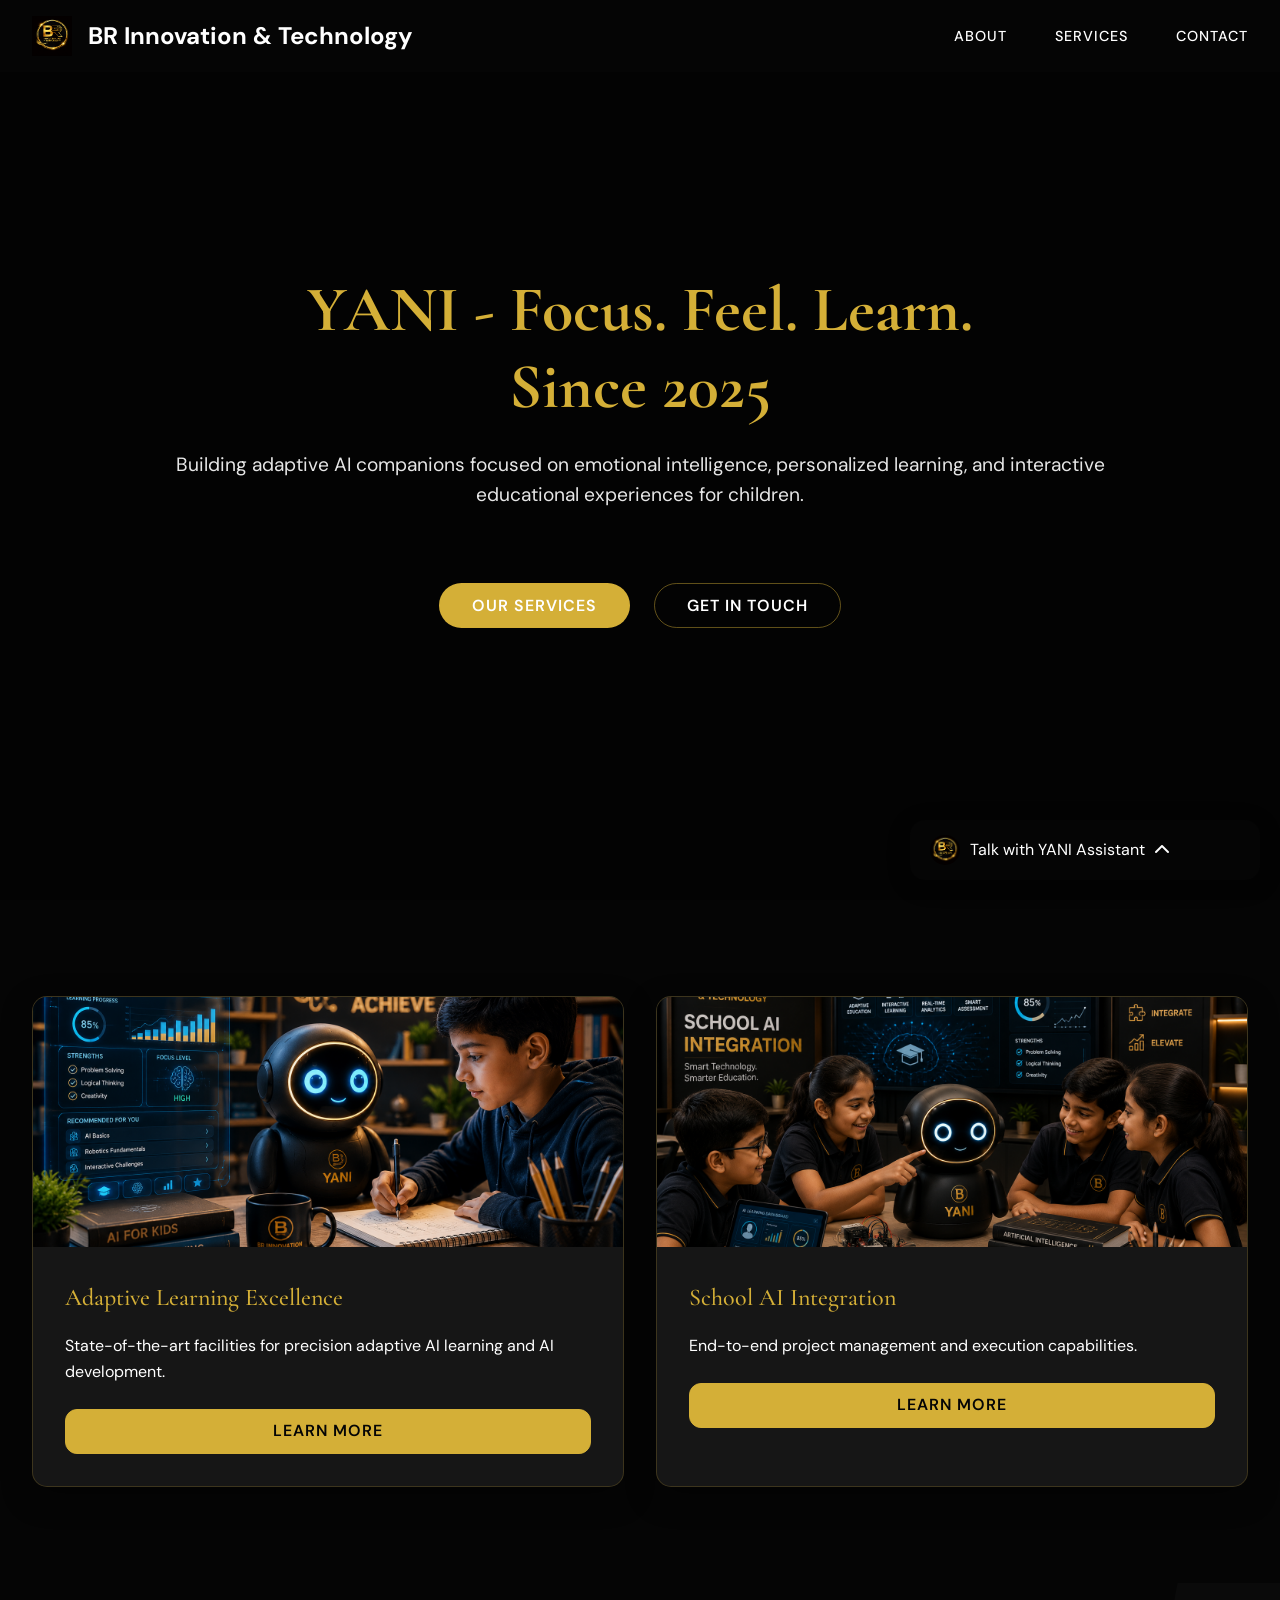
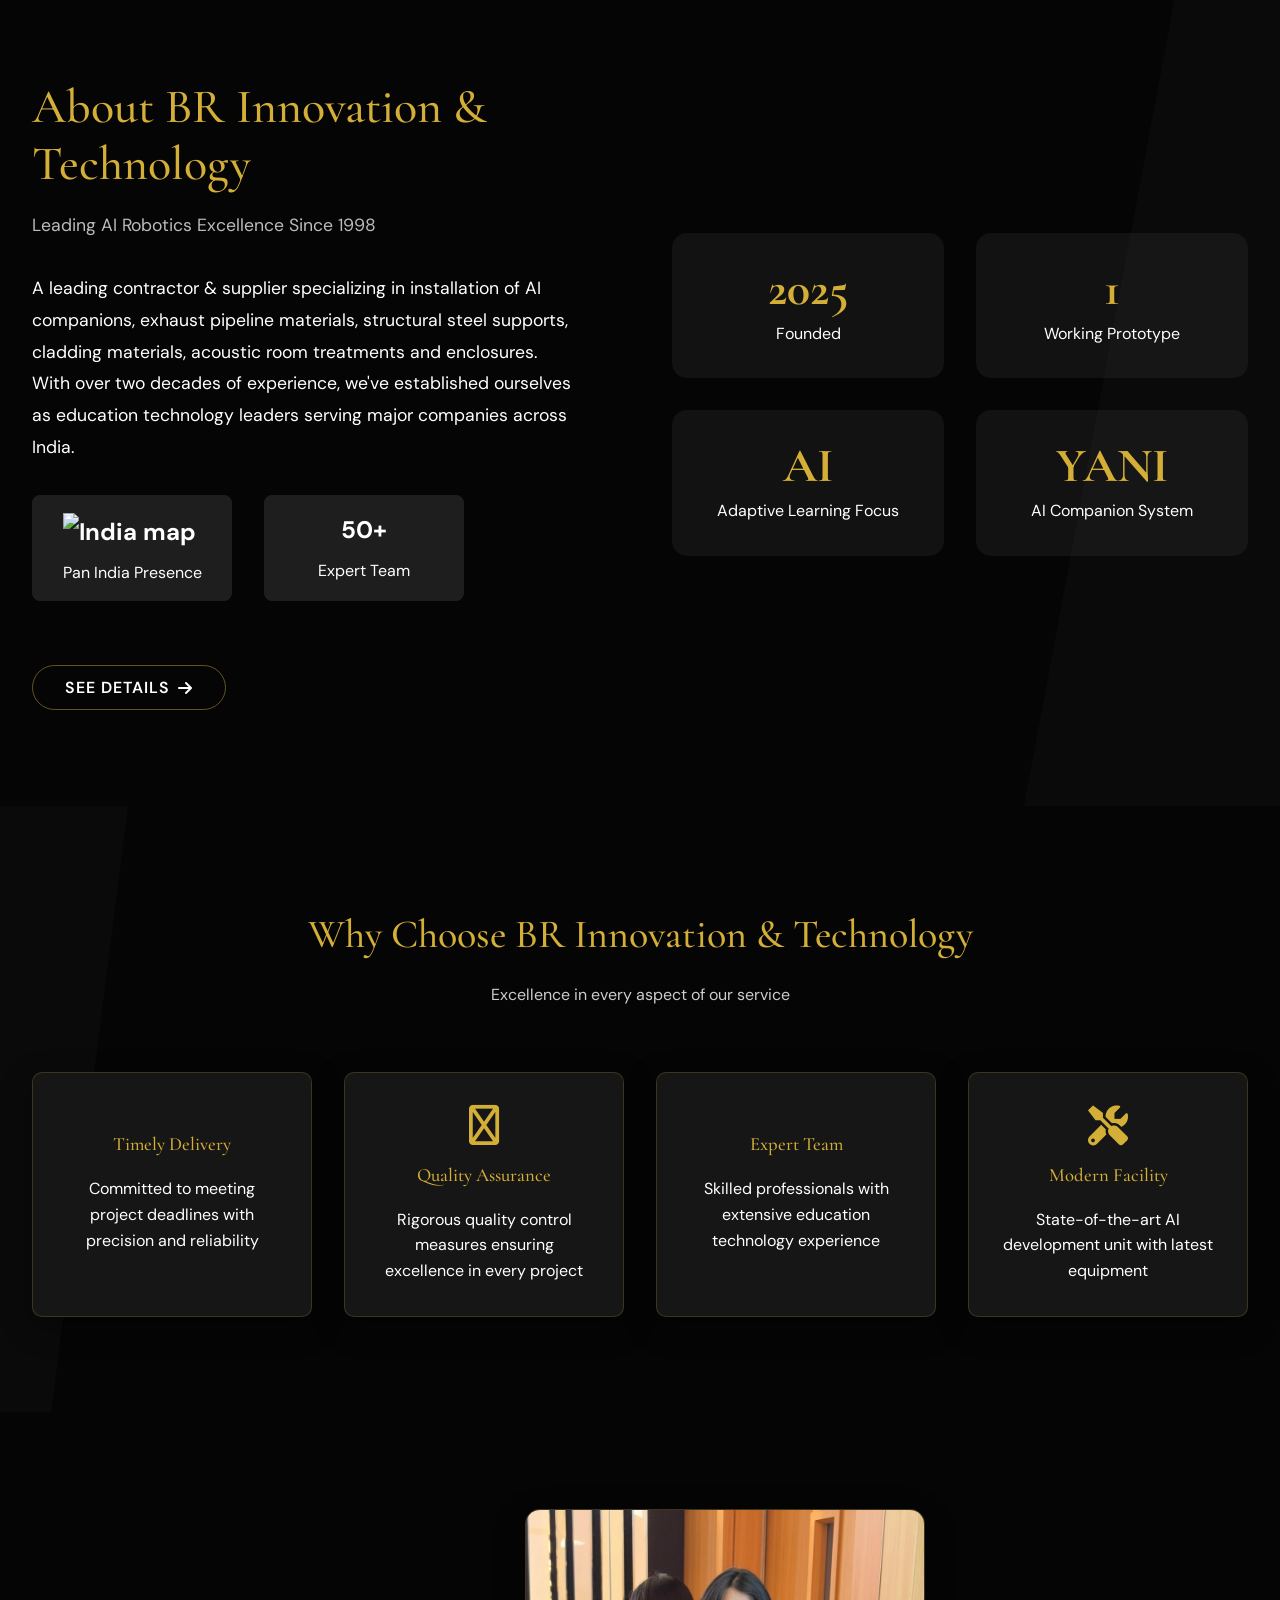
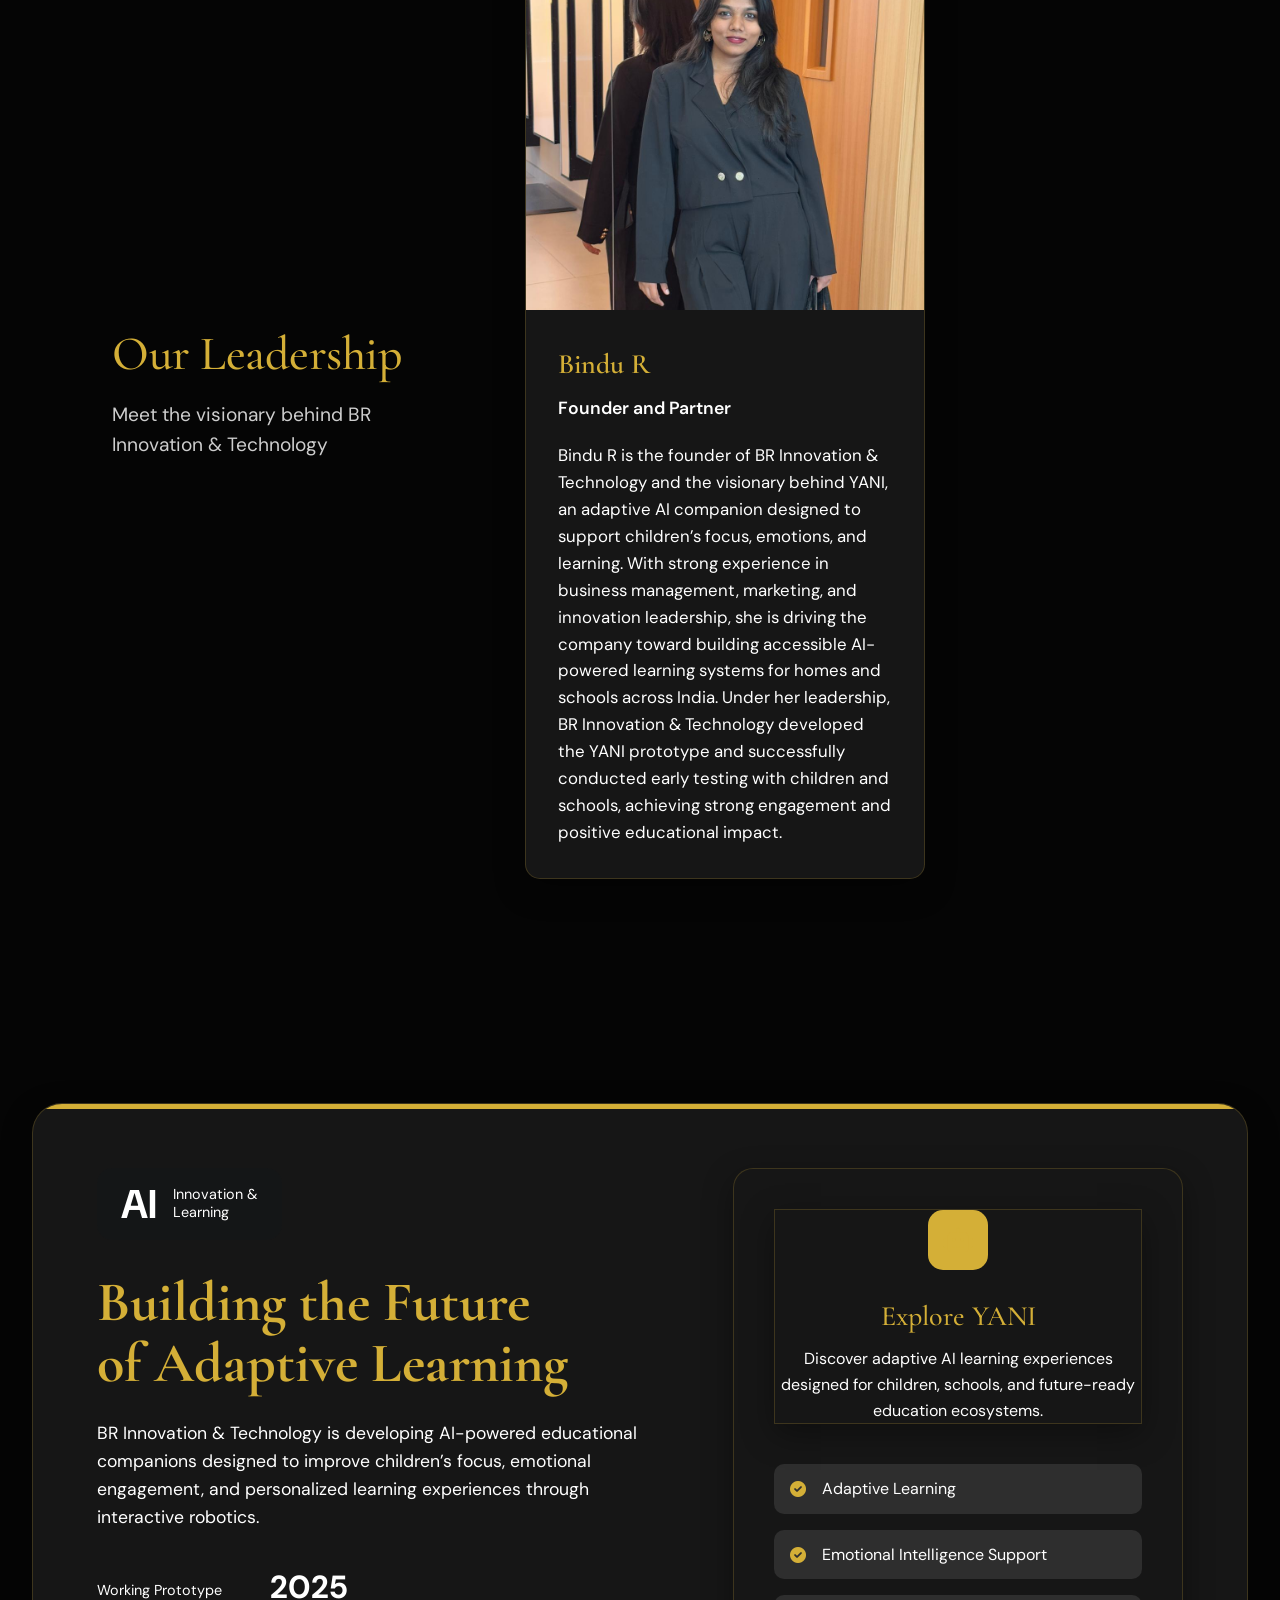
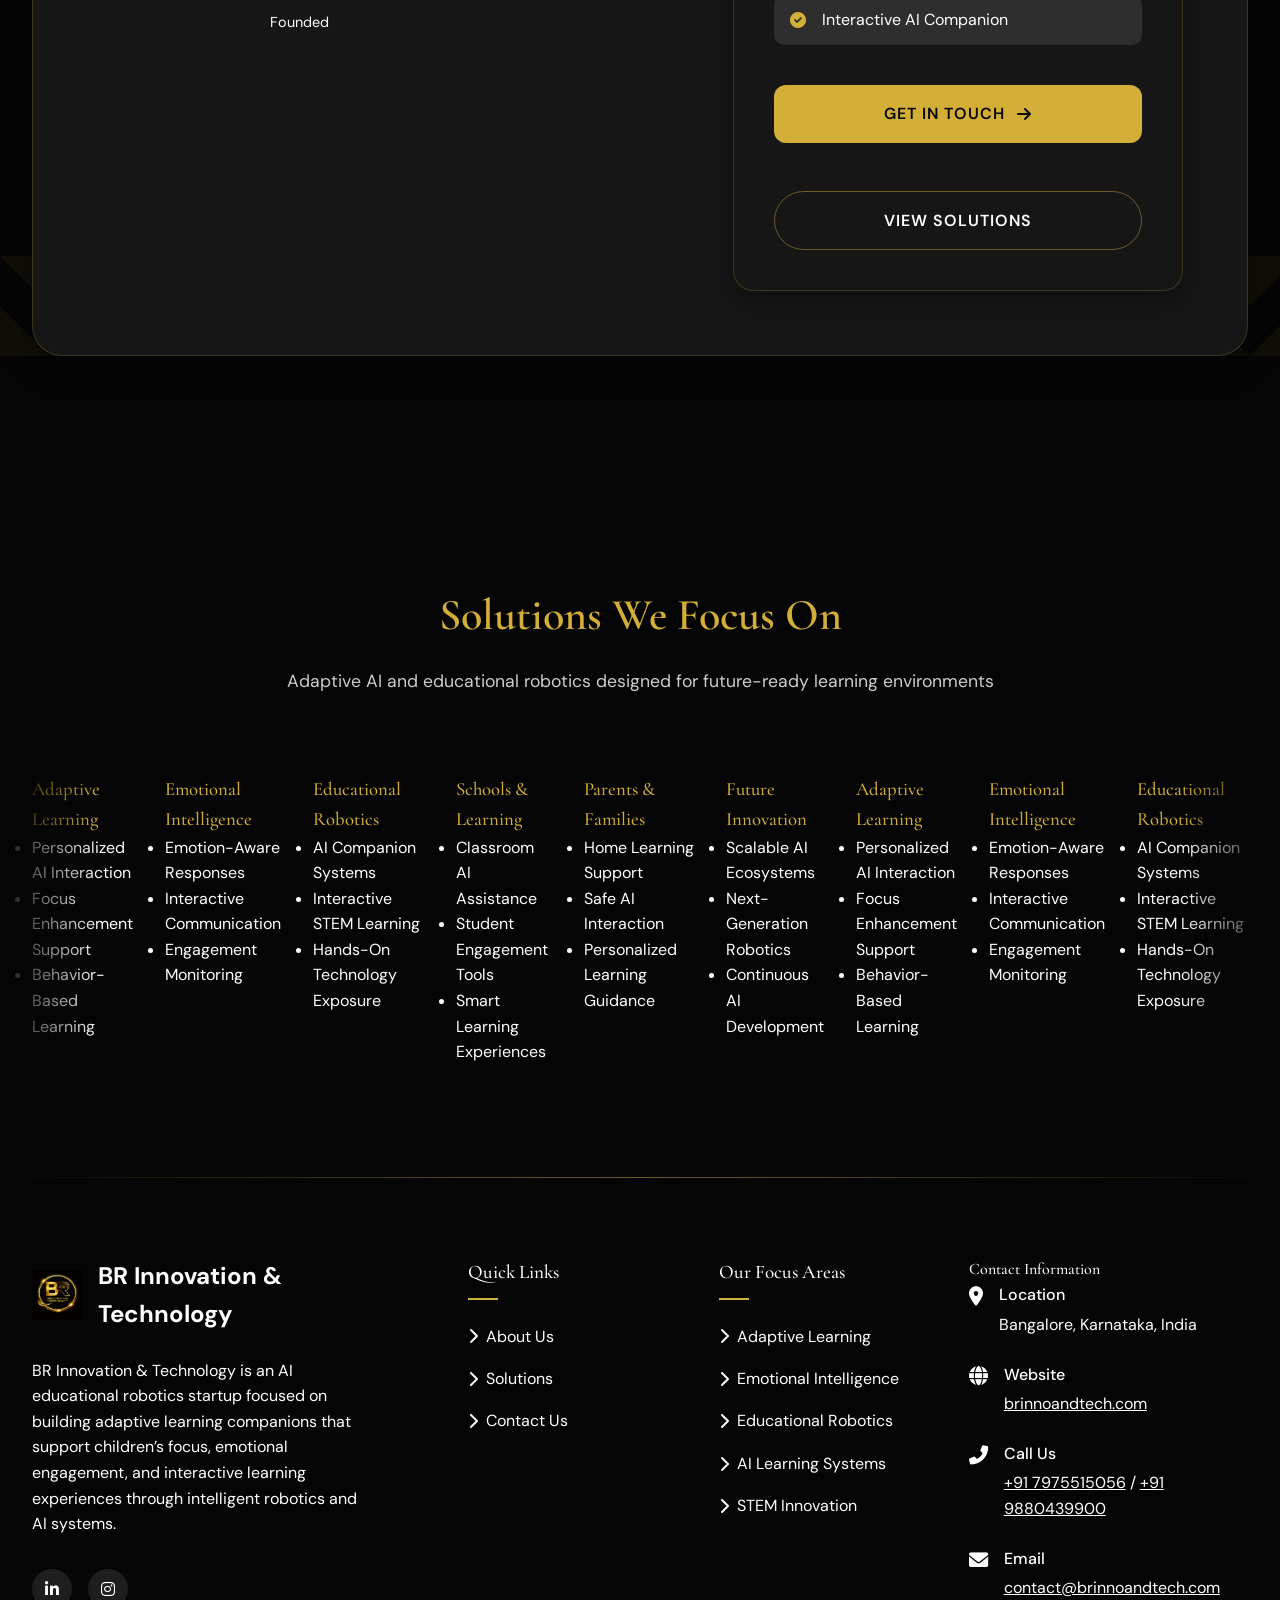
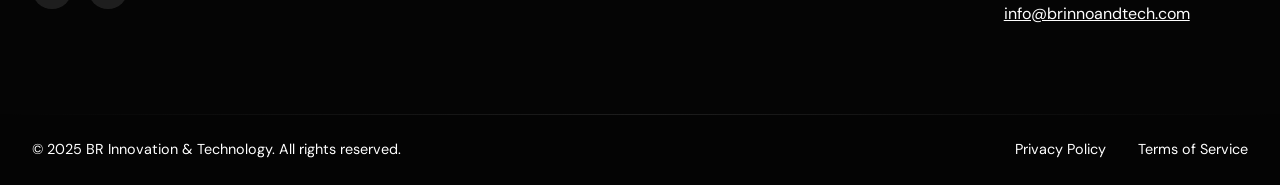
==== commit f9b35166: "changes" ====
--- a/index.html
+++ b/index.html
@@ -2838,7 +2838,7 @@
         <div class="founders-container-wrapper">
             <div class="founders-header">
                 <h2>Our Leadership</h2>
-                <p>Meet the visionaries behind BR Innovation & Technology</p>
+                <p>Meet the visionary behind BR Innovation & Technology</p>
             </div>
             <div class="founders-container">
                 <div class="founder-card">
@@ -2851,21 +2851,21 @@
                         <p class="founder-title">Founder and Partner</p>
                         <p class="founder-bio">Bindu R is the founder of BR Innovation & Technology and the visionary behind YANI, an adaptive AI companion designed to support children’s focus, emotions, and learning. With strong experience in business management, marketing, and innovation leadership, she is driving the company toward building accessible AI-powered learning systems for homes and schools across India. Under her leadership, BR Innovation & Technology developed the YANI prototype and successfully conducted early testing with children and schools, achieving strong engagement and positive educational impact.</p>
                     </div>
-                </div>
-                <div class="founder-card">
-                    <div class="founder-image">
-                        <img src="assets/images/cofounder.png"
-                            alt="Co-Founder Name">
+                <!-- </div>
+                    <div class="founder-card">
+                        <div class="founder-image">
+                            <img src="assets/images/cofounder.png"
+                                alt="Co-Founder Name">
+                        </div>
+                        <div class="founder-info">
+                            <h3>Mrs. Usha Rani G</h3>
+                            <p class="founder-title">Managing Partner</p>
+                            <p class="founder-bio">Co-founded BR Innovation & Technology with her husband and plays a vital role in its success while also serving in leadership positions at various education technology bodies like KASSIA, PIA, and FKCCI.</p>
+                        </div>
                     </div>
-                    <div class="founder-info">
-                        <h3>Mrs. Usha Rani G</h3>
-                        <p class="founder-title">Managing Partner</p>
-                        <p class="founder-bio">Co-founded BR Innovation & Technology with her husband and plays a vital role in its success while also serving in leadership positions at various education technology bodies like KASSIA, PIA, and FKCCI.</p>
-                    </div>
-                </div>
+                </div> -->
             </div>
-        </div>
-    </section>
+        </section>
 
 
 
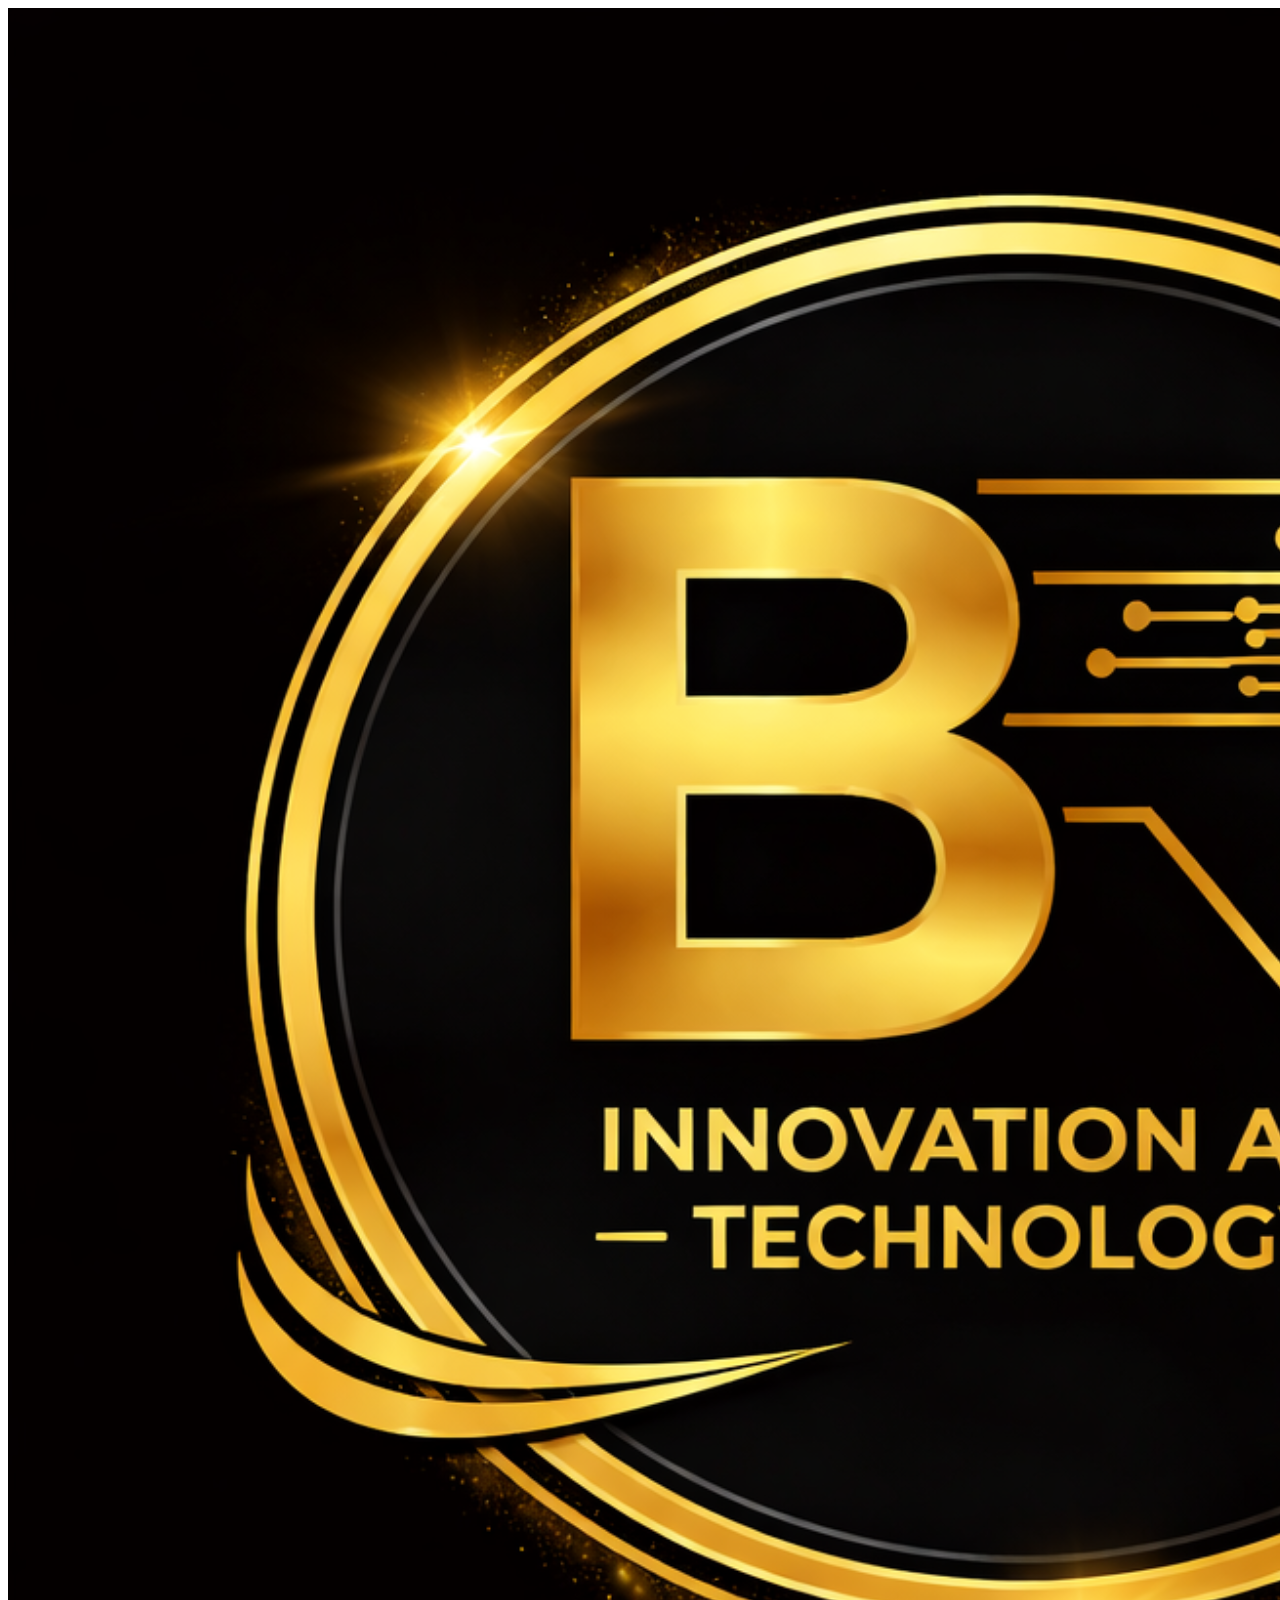
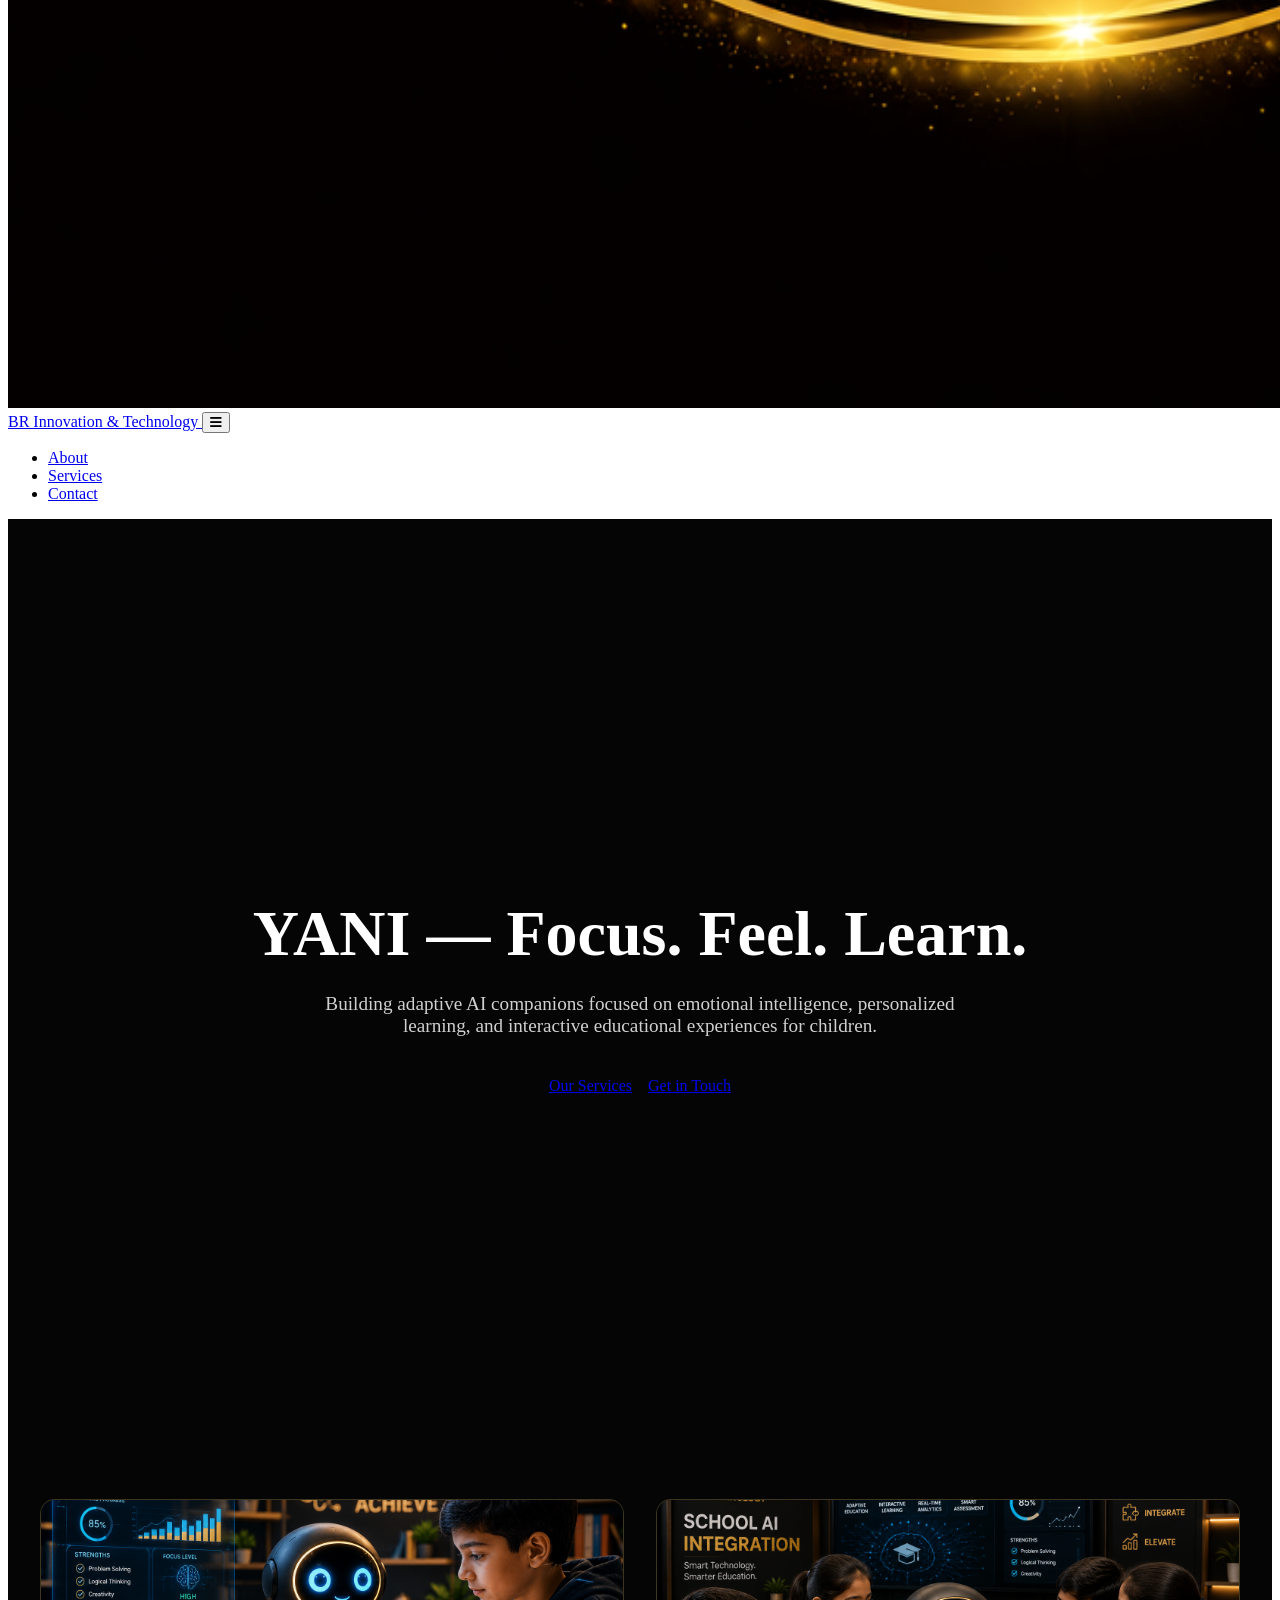
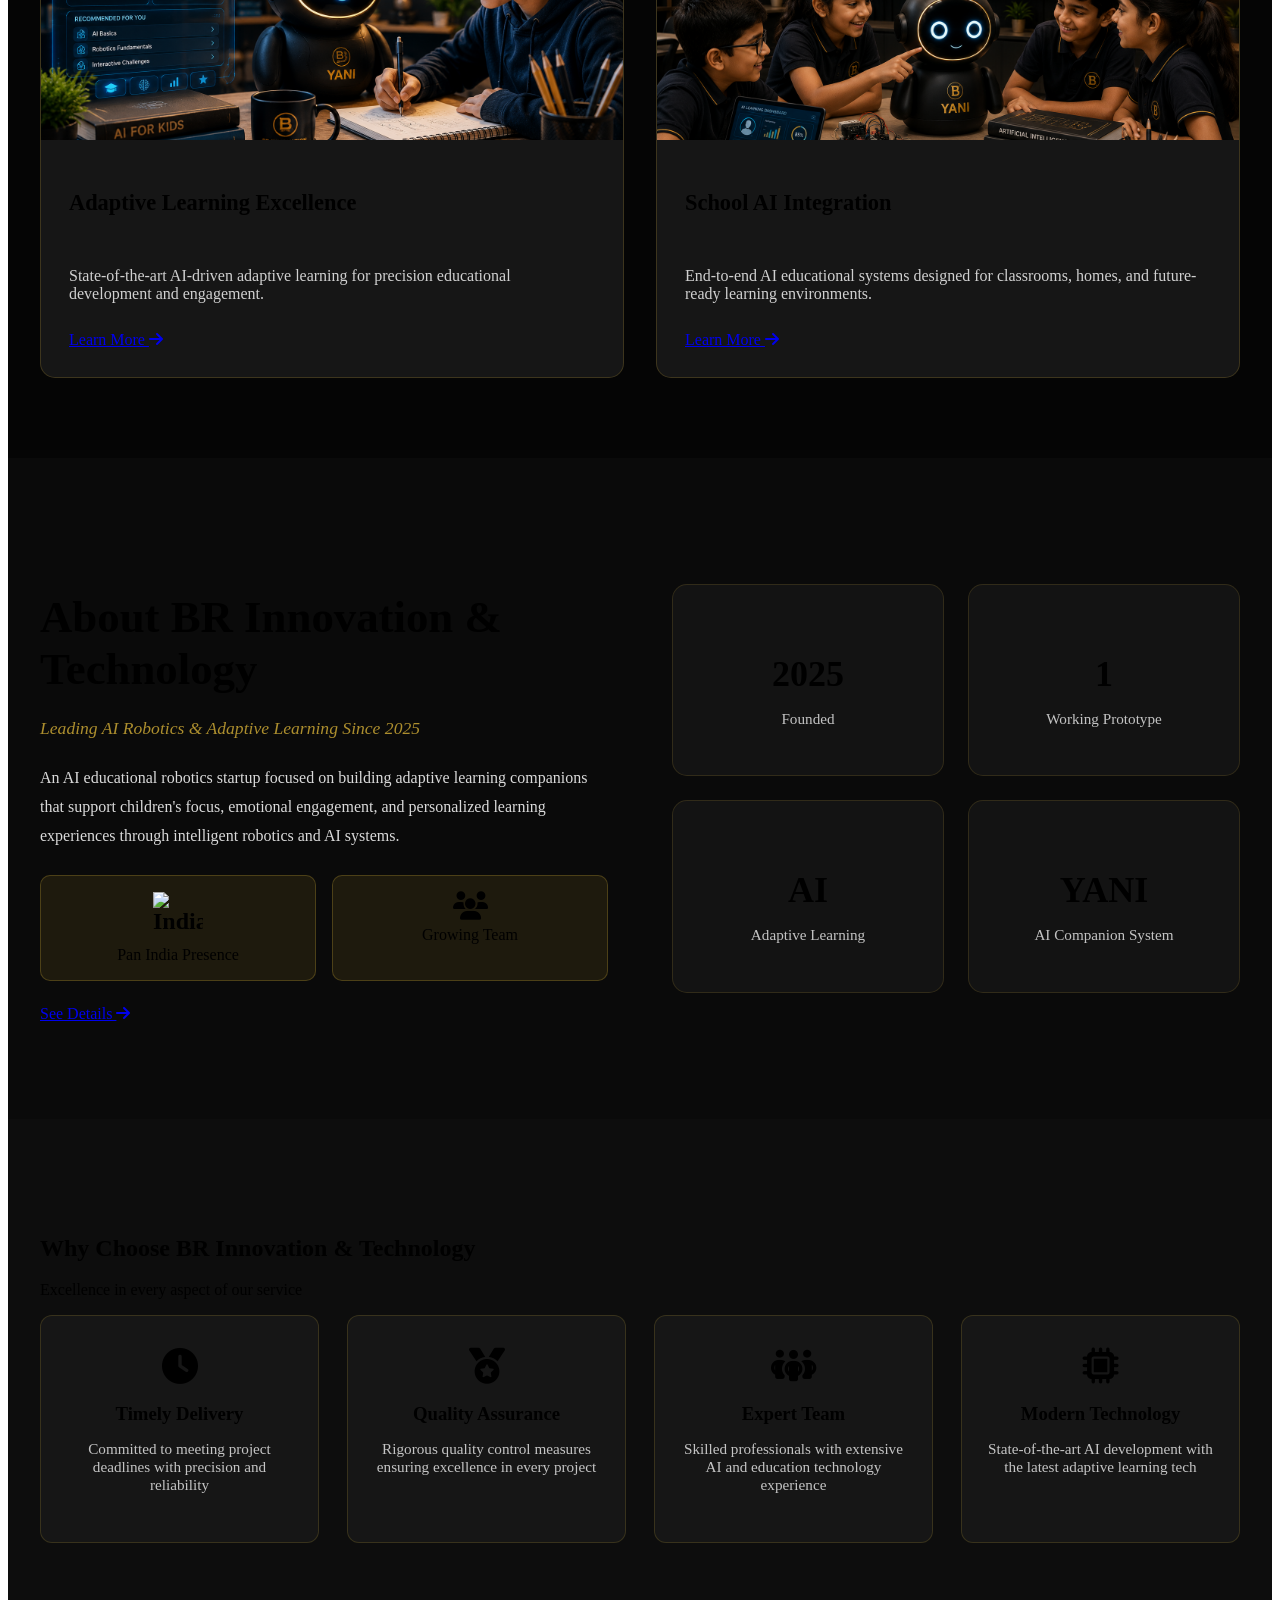
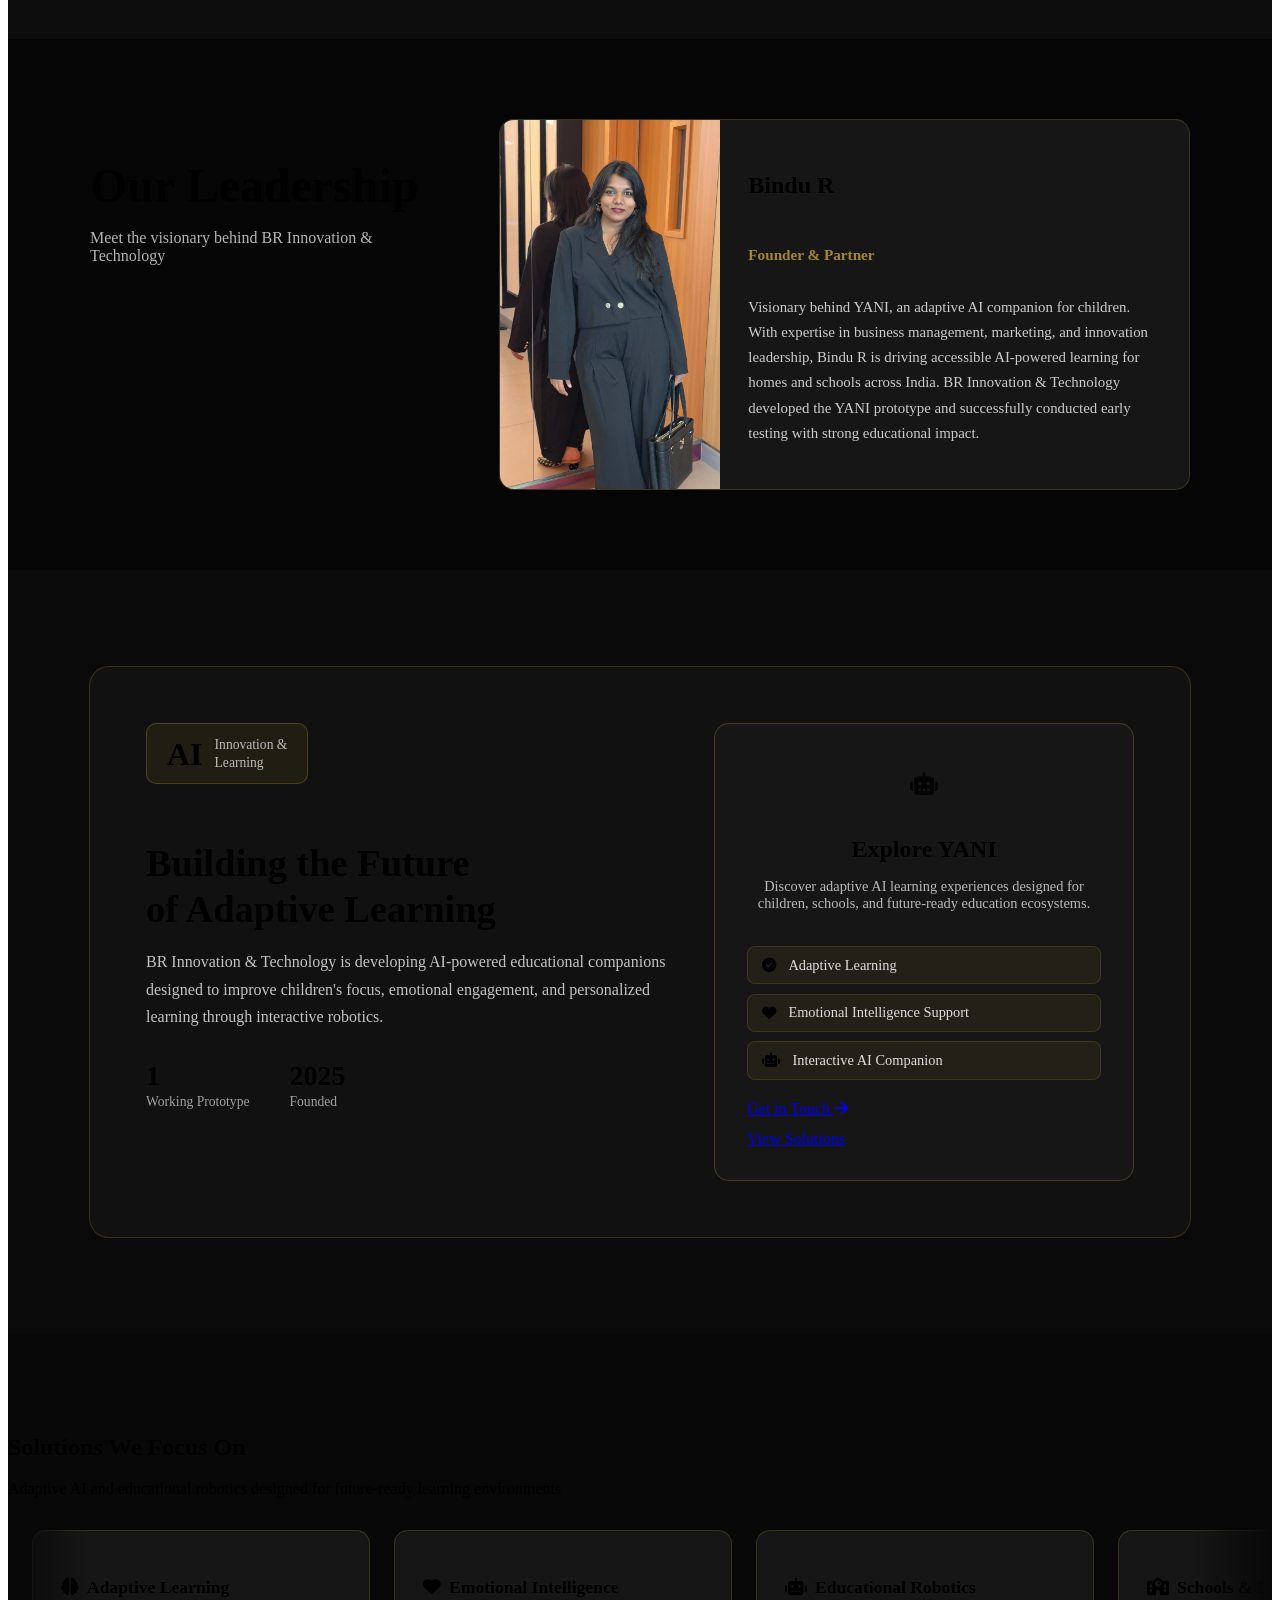
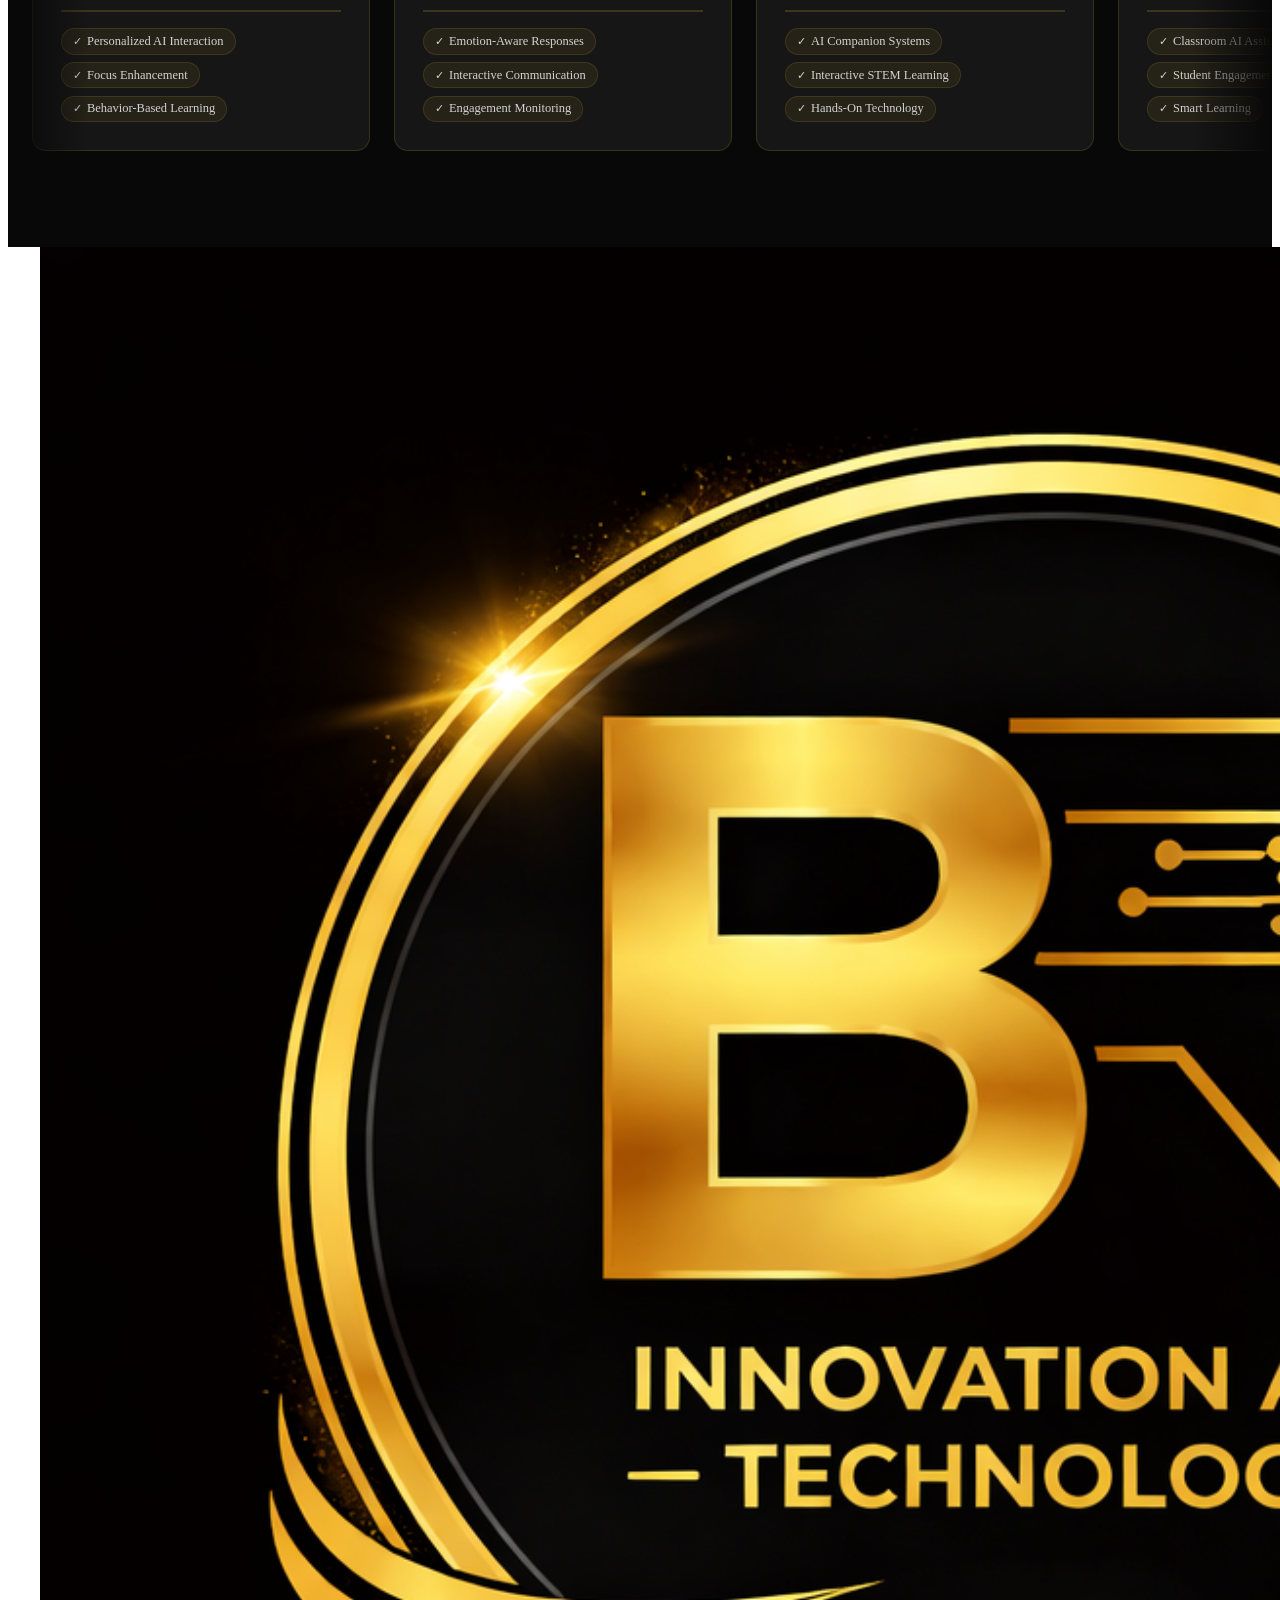
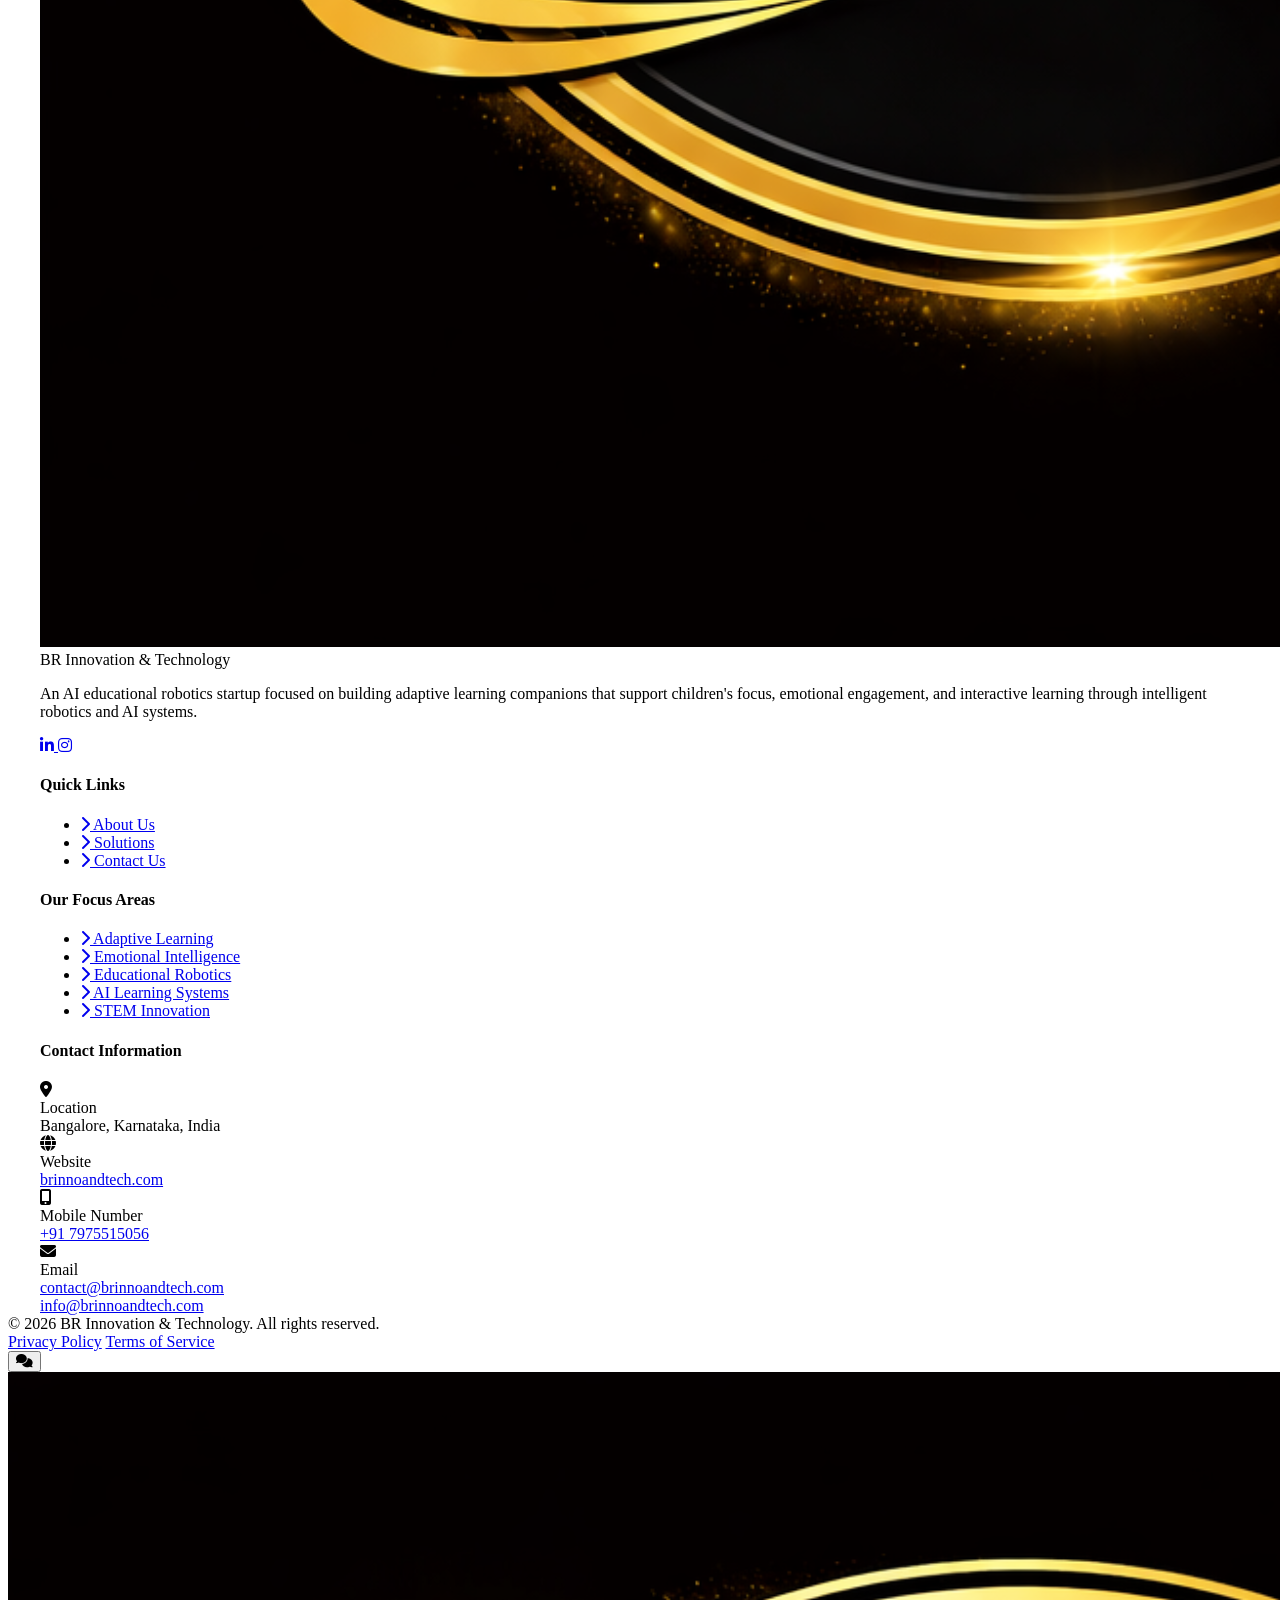
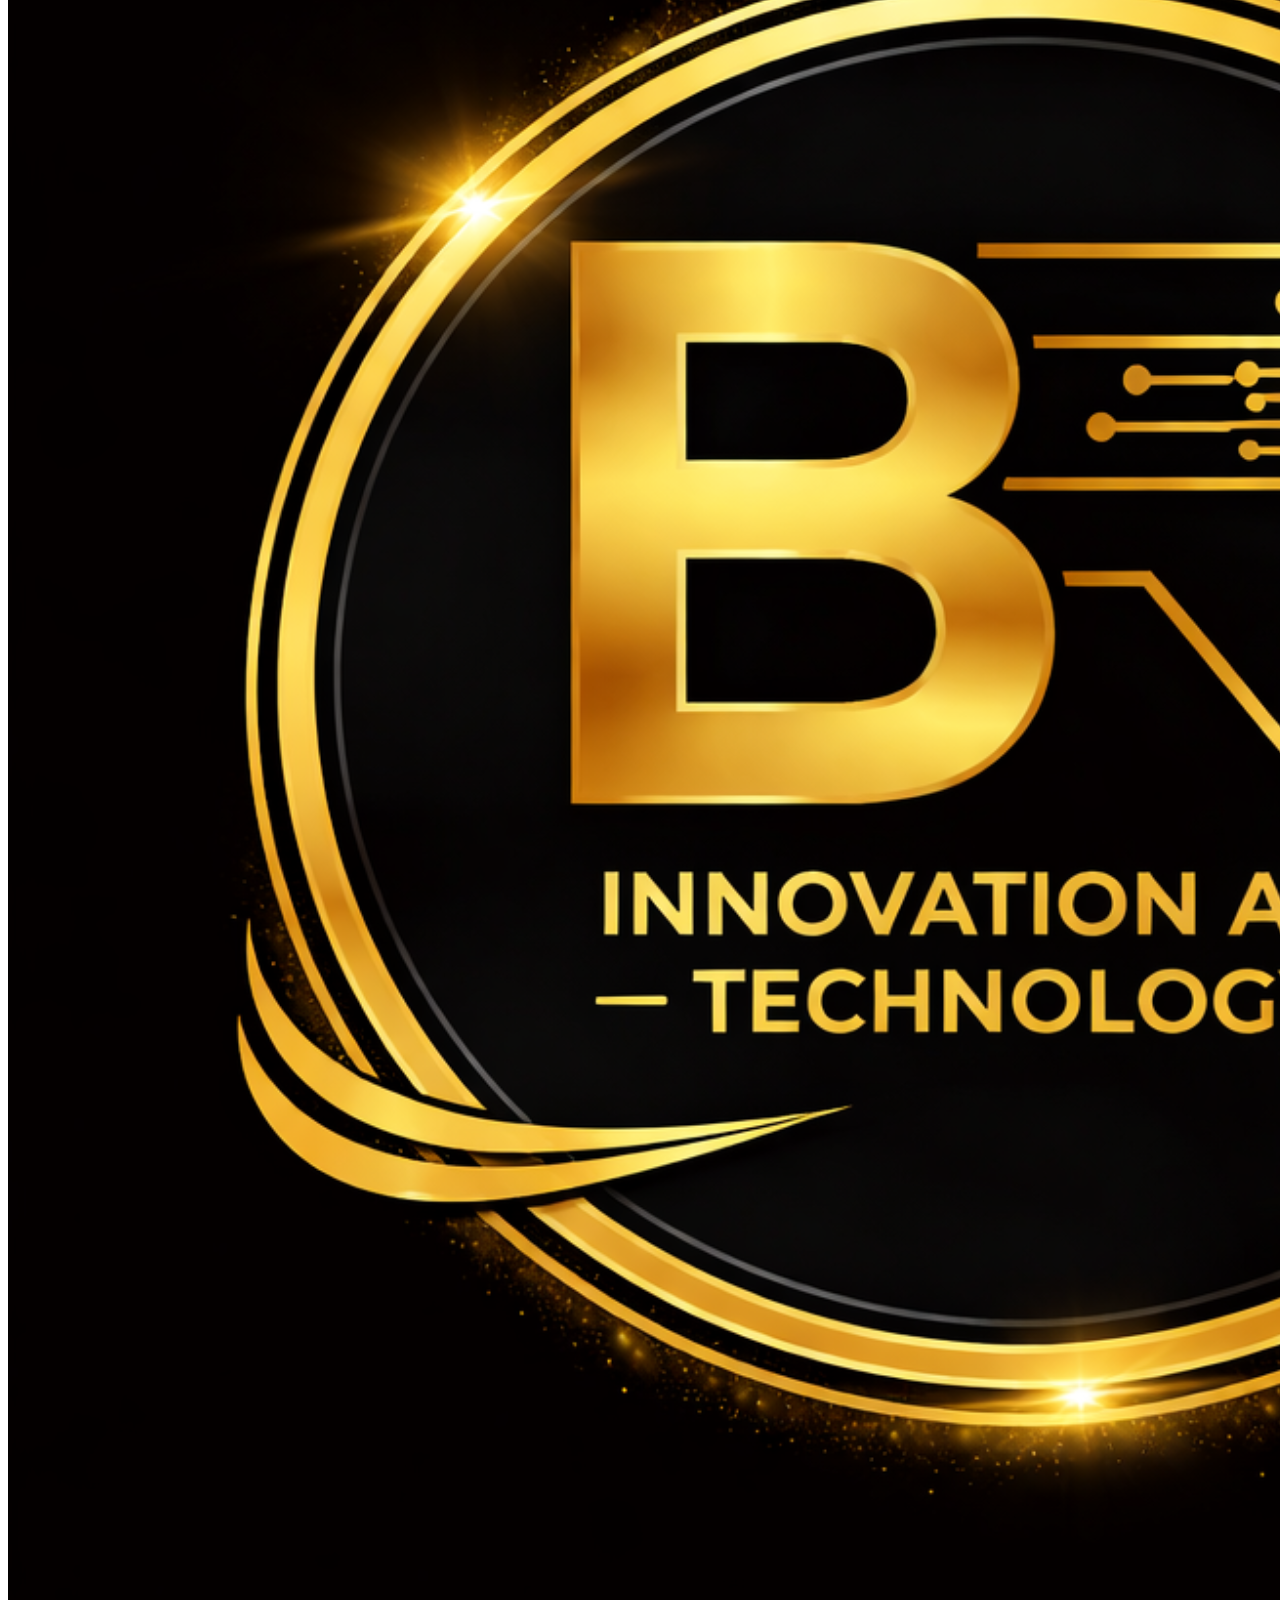
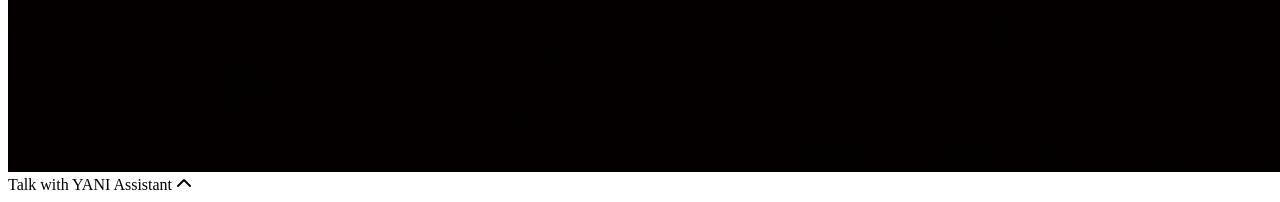
==== commit 750b7465: "Add files via upload" ====
--- a/index.html
+++ b/index.html
@@ -1,234 +1,89 @@
 <!DOCTYPE html>
 <html lang="en">
-
 <head>
     <meta charset="UTF-8">
     <meta name="viewport" content="width=device-width, initial-scale=1.0">
-    <!-- Favicon - these will show in browser tabs and bookmarks -->
-    <link rel="apple-touch-icon" sizes="180x180" href="assets/images/headerlogo.png">
-    <link rel="icon" type="image/png" sizes="32x32" href="assets/images/headerlogo.png">
-    <link rel="icon" type="image/png" sizes="16x16" href="assets/images/headerlogo.png">
-    <link rel="manifest" href="assets/favicon/site.webmanifest">
-    <title>BR Innovation & Technology - AI Robotics Excellence Since 2001</title>
-    <link href="https://cdnjs.cloudflare.com/ajax/libs/font-awesome/6.0.0/css/all.min.css" rel="stylesheet">
-    <!-- Font awesome imports -->
-    <link rel="stylesheet" data-purpose="Layout StyleSheet" title="Web Awesome"
-        href="/css/app-wa-3b124ff0e0d7a67cd8c995d0aeb1d15a.css?vsn=d">
-    <link rel="stylesheet" href="https://site-assets.fontawesome.com/releases/v6.6.0/css/all.css">
-    <link rel="stylesheet" href="https://site-assets.fontawesome.com/releases/v6.6.0/css/sharp-solid.css">
-    <link rel="stylesheet" href="https://site-assets.fontawesome.com/releases/v6.6.0/css/sharp-regular.css">
-    <link rel="stylesheet" href="https://site-assets.fontawesome.com/releases/v6.6.0/css/sharp-light.css">
-    <script type="text/javascript" src="https://beacon-v2.helpscout.net/static/js/vendor.5fe8f3bc.js"></script>
-    <script type="text/javascript" src="https://beacon-v2.helpscout.net/static/js/main.9c7aa842.js"></script>
-    <script type="text/javascript" async="" src="https://beacon-v2.helpscout.net"></script>
-    <script async="" src="https://www.googletagmanager.com/gtag/js?id=G-BPMS41FJD2"></script>
+    <meta name="description" content="BR Innovation & Technology - Building adaptive AI companions focused on emotional intelligence, personalized learning, and interactive educational experiences for children through YANI.">
+    <title>BR Innovation &amp; Technology - AI Robotics &amp; Adaptive Learning</title>
+
+    <!-- Favicon -->
+    <link rel="apple-touch-icon" sizes="180x180" href="assets/images/logo.png">
+    <link rel="icon" type="image/png" sizes="32x32" href="assets/images/logo.png">
+    <link rel="icon" type="image/png" sizes="16x16" href="assets/images/logo.png">
+
+    <!-- Font Awesome (single reliable CDN) -->
+    <link href="https://cdnjs.cloudflare.com/ajax/libs/font-awesome/6.5.0/css/all.min.css" rel="stylesheet">
+
+    <!-- Global shared stylesheet -->
+    <link rel="stylesheet" href="assets/global.css">
+
     <style>
-        @import url('https://fonts.googleapis.com/css2?family=DM+Sans:opsz,wght@9..40,300;9..40,400;9..40,500;9..40,600;9..40,700&display=swap');
-
-        @import url('https://fonts.googleapis.com/css2?family=Cormorant+Garamond:wght@300;400;500&display=swap');
-
-
-        h1,
-        h2,
-        h3,
-        h4,
-        h5,
-        h6 {
-            font-family: 'Cormorant Garamond', serif;
-            font-weight: 500;
-        }
-
-        * {
-            margin: 0;
-            padding: 0;
-            box-sizing: border-box;
-            font-family: 'DM Sans', sans-serif;
-        }
-
-        :root {
-                
-            --navy: #000000;
-            --gold: #D4AF37;
-            --light-gray: #111111;
-            --dark-gray: #d1d1d1;
-            --white: #ffffff;
-            --card-bg: #161616;
-            --border-color: #2a2a2a;
-
-            --transition: all 0.3s ease;
-        }
-
-        body {
-            line-height: 1.6;
-            color: var(--dark-gray);
-            background-color: var(--light-gray);
-        }
-
-        /* Navbar Styles */
-        .navbar {
-            position: fixed;
-            top: 0;
-            width: 100%;
-            background: rgba(10, 38, 71, 0.95);
-            backdrop-filter: blur(10px);
-            padding: 1rem 0;
-            z-index: 1000;
-            transition: var(--transition);
-        }
-
-        .nav-container {
-            max-width: 1400px;
-            margin: 0 auto;
-            display: flex;
-            justify-content: space-between;
-            align-items: center;
-            padding: 0 2rem;
-        }
-
-        .logo {
-            color: var(--white);
-            font-size: 1.5rem;
-            font-weight: 700;
-            text-decoration: none;
-            display: flex;
-            align-items: center;
-            gap: 1rem;
-        }
-
-        .logo img {
-            height: 40px;
-        }
-
-        .nav-links {
-            display: flex;
-            gap: 3rem;
-            list-style: none;
-        }
-
-        .nav-links a {
-            color: var(--white);
-            text-decoration: none;
-            font-weight: 500;
-            text-transform: uppercase;
-            letter-spacing: 1px;
-            font-size: 0.9rem;
-            position: relative;
-            padding: 0.5rem 0;
-        }
-
-        .nav-links a::after {
-            content: '';
-            position: absolute;
-            bottom: 0;
-            left: 0;
-            width: 0;
-            height: 2px;
-            background: var(--gold);
-            transition: var(--transition);
-        }
-
-        .nav-links a:hover::after {
-            width: 100%;
-        }
-
-        /* Hero Section */
+        /* ── Page-specific overrides ────────────────────────── */
+
+        /* Hero */
         .hero {
             position: relative;
             height: 100vh;
+            min-height: 500px;
             overflow: hidden;
             background: #050505;
         }
 
         .hero-video {
             position: absolute;
-            top: 0;
-            left: 0;
-            width: 100%;
-            height: 100%;
+            top: 0; left: 0;
+            width: 100%; height: 100%;
             object-fit: cover;
             z-index: 1;
             opacity: 1;
         }
 
-        .hero-overlay {
+        .hero-content {
             position: absolute;
-            inset: 0;
-            background: rgba(0, 0, 0, 0.45);
-            z-index: 2;
-        }
-
-        .hero-content {
-            position: relative;
-            top: 50%;
-            left: 50%;
+            top: 50%; left: 50%;
             transform: translate(-50%, -50%);
             text-align: center;
-            color: var(--white);
+            color: #fff;
             width: 90%;
-            max-width: 1000px;
+            max-width: 900px;
             z-index: 3;
+            padding: 0 1rem;
         }
 
         .hero h1 {
-            font-size: 4rem;
+            font-size: clamp(2rem, 5vw, 4rem);
             font-weight: 700;
-            margin-bottom: 1.5rem;
+            margin-bottom: 1.25rem;
             line-height: 1.2;
+            color: #fff !important;
         }
 
         .hero p {
-            font-size: 1.2rem;
+            font-size: clamp(1rem, 2vw, 1.2rem);
             margin-bottom: 2.5rem;
             opacity: 0.9;
+            max-width: 700px;
+            margin-left: auto;
+            margin-right: auto;
+            color: rgba(255,255,255,0.9) !important;
         }
 
         .hero-buttons {
             display: flex;
-            gap: 1.5rem;
+            gap: 1rem;
             justify-content: center;
             align-items: center;
-        }
-
-        .btn {
-            display: inline-flex;
-            align-items: center;
-            justify-content: center;
-            padding: 0.75rem 2rem;
-            border-radius: 50px;
-            font-weight: 600;
-            text-decoration: none;
-            text-transform: uppercase;
-            letter-spacing: 1px;
-            transition: all 0.3s ease;
-            height: 45px;
-            line-height: 1;
-        }
-
-
-        .btn-primary {
-            background: var(--gold);
-            color: var(--navy);
-        }
-
-        .btn-secondary {
-            background: transparent;
-            color: var(--white);
-            border: 2px solid var(--white);
-        }
-
-        .btn:hover {
-            transform: translateY(-3px);
-            box-shadow: 0 5px 15px rgba(0, 0, 0, 0.2);
-        }
-
-        /* Featured Section */
+            flex-wrap: wrap;
+        }
+
+        /* Featured */
         .featured {
-            padding: 6rem 2rem;
-            background: var(--grey);
+            padding: 5rem 2rem;
+            background: #050505;
         }
 
         .featured-grid {
-            max-width: 1400px;
+            max-width: 1200px;
             margin: 0 auto;
             display: grid;
             grid-template-columns: repeat(2, 1fr);
@@ -236,141 +91,125 @@
         }
 
         .featured-card {
-            background: #161616;
+            background: #161616 !important;
             border-radius: 15px;
             overflow: hidden;
-            box-shadow: 0 10px 30px rgba(0, 0, 0, 0.2);
-            transition: var(--transition);
+            border: 1px solid rgba(212,175,55,0.2) !important;
+            transition: transform 0.3s ease, border-color 0.3s ease, box-shadow 0.3s ease;
         }
 
         .featured-card:hover {
-            transform: translateY(-10px);
+            transform: translateY(-8px);
+            border-color: rgba(212,175,55,0.5) !important;
+            box-shadow: 0 16px 35px rgba(0,0,0,0.45);
         }
 
         .featured-image {
-            height: 250px;
+            height: 240px;
             overflow: hidden;
         }
 
         .featured-image img {
-            width: 100%;
-            height: 100%;
+            width: 100%; height: 100%;
             object-fit: cover;
-            transition: var(--transition);
-        }
-
-        .featured-card:hover .featured-image img {
-            transform: scale(1.1);
-        }
+            transition: transform 0.4s ease;
+        }
+
+        .featured-card:hover .featured-image img { transform: scale(1.06); }
 
         .featured-content {
-            padding: 2rem;
+            padding: 1.75rem;
+            display: flex;
+            flex-direction: column;
+            gap: 0.75rem;
         }
 
         .featured-content h3 {
-            color: var(--gold);
-            margin-bottom: 1rem;
-            font-size: 1.5rem;
-        }
-
-        .featured-content p {
-            color: var(--dark-gray);
-            margin-bottom: 1.5rem;
-        }
-
-        /* Overview Section */
+            color: var(--gold) !important;
+            font-size: 1.4rem;
+        }
+
+        .featured-content p { color: rgba(255,255,255,0.8); }
+
+        /* Overview */
         .overview {
-            background: linear-gradient(180deg, #0A2647 0%, #051628 100%);
-            color: #D4AF37;
             padding: 6rem 2rem;
+            background: #0a0a0a;
             position: relative;
-            overflow: hidden;
-        }
-
-        .overview::before {
-            content: '';
-            position: absolute;
-            top: 0;
-            right: 0;
-            width: 20%;
-            height: 100%;
-            background: rgba(255, 255, 255, 0.02);
-            clip-path: polygon(60% 0, 100% 0, 100% 100%, 0% 100%);
         }
 
         .overview-container {
-            max-width: 1400px;
+            max-width: 1200px;
             margin: 0 auto;
             display: grid;
             grid-template-columns: 1fr 1fr;
             gap: 4rem;
             align-items: center;
-            position: relative;
-            z-index: 1;
-        }
-
-        .overview-content {
-            padding-right: 2rem;
         }
 
         .overview-content h2 {
-            font-size: 3rem;
-            margin-bottom: 1rem;
-            color: var(--gold);
-            line-height: 1.2;
-        }
-
-        .subtitle {
-            font-size: 1.2rem;
-            color: #CFB53B;
-            opacity: 0.9;
+            font-size: clamp(1.8rem, 3.5vw, 3rem);
+            color: var(--gold) !important;
+            margin-bottom: 0.75rem;
+        }
+
+        .overview-content .subtitle {
+            font-size: 1.1rem;
+            color: rgba(212,175,55,0.8) !important;
+            margin-bottom: 1.25rem;
+            font-style: italic;
+        }
+
+        .overview-content p {
+            color: rgba(255,255,255,0.85);
+            line-height: 1.8;
             margin-bottom: 1.5rem;
         }
 
-        .overview-content p {
-            color: rgba(255, 255, 255, 0.9);
-            line-height: 1.8;
-            font-size: 1.1rem;
-            margin-bottom: 2rem;
-        }
-
         .achievements {
             display: flex;
-            gap: 2rem;
-            margin: 2rem 0;
+            gap: 1rem;
             flex-wrap: wrap;
+            margin: 1.5rem 0;
         }
 
         .achievement-badge {
-            background: rgba(255, 255, 255, 0.1);
-            padding: 1.25rem 2rem;
-            border-radius: 8px;
+            background: rgba(212,175,55,0.1);
+            border: 1px solid rgba(212,175,55,0.25);
+            padding: 1rem 1.5rem;
+            border-radius: 10px;
             text-align: center;
-            min-width: 200px;
+            flex: 1;
+            min-width: 140px;
             transition: all 0.3s ease;
         }
 
         .achievement-badge:hover {
-            transform: translateY(-5px);
-            background: rgba(255, 255, 255, 0.15);
+            background: rgba(212,175,55,0.15);
+            transform: translateY(-4px);
         }
 
         .achievement-badge span {
             display: block;
             font-size: 1.5rem;
             font-weight: 700;
-            color: #CFB53B;
-            margin-bottom: 0.5rem;
+            color: var(--gold) !important;
+            margin-bottom: 0.25rem;
+        }
+
+        .achievement-badge span img {
+            display: inline-block;
         }
 
         .overview-stats {
             display: grid;
             grid-template-columns: repeat(2, 1fr);
-            gap: 2rem;
+            gap: 1.5rem;
         }
 
         .stat-item {
-            background: rgba(255, 255, 255, 0.05);
+            background: rgba(255,255,255,0.04);
+            border: 1px solid rgba(212,175,55,0.15);
             padding: 2rem;
             border-radius: 15px;
             text-align: center;
@@ -378,1829 +217,301 @@
         }
 
         .stat-item:hover {
-            background: rgba(255, 255, 255, 0.1);
-            transform: translateY(-5px);
+            background: rgba(212,175,55,0.08);
+            transform: translateY(-4px);
         }
 
         .stat-item h3 {
-            font-size: 2.5rem;
-            color: #CFB53B;
+            font-size: 2.25rem;
+            color: var(--gold) !important;
+            margin-bottom: 0.4rem;
+        }
+
+        .stat-item p { color: rgba(255,255,255,0.75); font-size: 0.95rem; }
+
+        /* Why Us */
+        .why-us {
+            padding: 6rem 2rem;
+            background: #0d0d0d;
+        }
+
+        .why-us-grid {
+            max-width: 1200px;
+            margin: 0 auto;
+            display: grid;
+            grid-template-columns: repeat(auto-fit, minmax(230px, 1fr));
+            gap: 1.75rem;
+        }
+
+        .why-us-card {
+            text-align: center;
+            padding: 2rem 1.5rem;
+            background: #161616 !important;
+            border: 1px solid rgba(212,175,55,0.18) !important;
+            border-radius: 12px;
+            transition: all 0.3s ease;
+        }
+
+        .why-us-card:hover {
+            transform: translateY(-6px);
+            border-color: rgba(212,175,55,0.45) !important;
+            box-shadow: 0 12px 28px rgba(0,0,0,0.4);
+        }
+
+        .why-us-card i {
+            font-size: 2.25rem;
+            color: var(--gold) !important;
+            margin-bottom: 1rem;
+            display: block;
+        }
+
+        .why-us-card h3 {
+            color: var(--gold) !important;
+            margin-bottom: 0.75rem;
+        }
+
+        .why-us-card p { color: rgba(255,255,255,0.75); font-size: 0.95rem; }
+
+        /* Founders / Leadership */
+        .founders {
+            padding: 5rem 2rem;
+            background: #050505;
+        }
+
+        .founders-inner {
+            max-width: 1100px;
+            margin: 0 auto;
+            display: grid;
+            grid-template-columns: 1fr 2fr;
+            gap: 4rem;
+            align-items: start;
+        }
+
+        .founders-header h2 {
+            font-size: clamp(2rem, 4vw, 3rem);
+            color: var(--gold) !important;
+            margin-bottom: 0.75rem;
+        }
+
+        .founders-header p { color: rgba(255,255,255,0.7); }
+
+        .founder-card {
+            background: #161616 !important;
+            border: 1px solid rgba(212,175,55,0.2) !important;
+            border-radius: 15px;
+            overflow: hidden;
+            display: grid;
+            grid-template-columns: 220px 1fr;
+            gap: 0;
+            max-width: 700px;
+        }
+
+        .founder-card:hover {
+            border-color: rgba(212,175,55,0.45) !important;
+            box-shadow: 0 14px 30px rgba(0,0,0,0.4);
+        }
+
+        .founder-image {
+            width: 220px;
+            height: 100%;
+            min-height: 260px;
+            overflow: hidden;
+            flex-shrink: 0;
+        }
+
+        .founder-image img {
+            width: 100%; height: 100%;
+            object-fit: cover;
+            object-position: center top;
+        }
+
+        .founder-info {
+            padding: 1.75rem;
+            display: flex;
+            flex-direction: column;
+            gap: 0.5rem;
+        }
+
+        .founder-info h3 {
+            color: var(--gold) !important;
+            font-size: 1.5rem;
+        }
+
+        .founder-title {
+            color: rgba(212,175,55,0.75) !important;
+            font-size: 0.95rem;
+            font-weight: 600;
             margin-bottom: 0.5rem;
-            line-height: 1;
-        }
-
-        .stat-item p {
-            color: rgba(255, 255, 255, 0.8);
-            font-size: 1rem;
-        }
-
-        .btn-secondary {
+        }
+
+        .founder-bio {
+            color: rgba(255,255,255,0.78) !important;
+            font-size: 0.93rem;
+            line-height: 1.7;
+        }
+
+        /* CTA Section */
+        .cta-section {
+            padding: 6rem 2rem;
+            background: #0a0a0a;
+        }
+
+        .cta-card {
+            max-width: 1100px;
+            margin: 0 auto;
+            background: #111 !important;
+            border: 1px solid rgba(212,175,55,0.2);
+            border-radius: 20px;
+            overflow: hidden;
+            position: relative;
+        }
+
+        .cta-card::before {
+            content: '';
+            position: absolute;
+            top: 0; left: 0; right: 0;
+            height: 3px;
+            background: linear-gradient(90deg, var(--gold), transparent);
+        }
+
+        .cta-content {
+            display: grid;
+            grid-template-columns: 1fr 420px;
+            gap: 3rem;
+            padding: 3.5rem;
+        }
+
+        .experience-badge {
             display: inline-flex;
             align-items: center;
             gap: 0.75rem;
-            background: transparent;
-            border: 2px solid #CFB53B;
-            color: #CFB53B;
-            padding: 1rem 2rem;
-            border-radius: 50px;
-            text-decoration: none;
-            font-weight: 600;
-            transition: all 0.3s ease;
-            margin-top: 2rem;
-        }
-
-        .btn-secondary:hover {
-            background: #CFB53B;
-            color: #0A2647;
-            transform: translateY(-3px);
-        }
-
-        /* Responsive Styles */
-        @media (max-width: 1200px) {
-            .overview-container {
-                gap: 3rem;
-            }
-
-            .overview-content h2 {
-                font-size: 2.5rem;
-            }
-
-            .overview-stats {
-                gap: 1.5rem;
-            }
-
-            .stat-item h3 {
-                font-size: 2.2rem;
-            }
-        }
-
-        @media (max-width: 992px) {
-            .overview-container {
-                grid-template-columns: 1fr;
-                gap: 3rem;
-            }
-
-            .overview-content {
-                padding-right: 0;
-            }
-
-            .achievements {
-                justify-content: center;
-            }
-
-            .overview-stats {
-                max-width: 600px;
-                margin: 0 auto;
-            }
-        }
-
-        @media (max-width: 768px) {
-            .overview {
-                padding: 4rem 1.5rem;
-            }
-
-            .overview-content {
-                text-align: center;
-            }
-
-            .overview::before {
-                display: none;
-                /* This removes the angled overlay on mobile */
-            }
-
-            .overview-content h2 {
-                font-size: 2.2rem;
-            }
-
-            .achievements {
-                flex-direction: column;
-                align-items: center;
-                gap: 1rem;
-            }
-
-            .achievement-badge {
-                width: 100%;
-                max-width: 300px;
-            }
-
-            .overview-stats {
-                grid-template-columns: 1fr;
-                gap: 1rem;
-            }
-
-            .btn-secondary {
-                justify-content: center;
-                width: 100%;
-                max-width: 300px;
-                margin: 2rem auto 0;
-            }
-        }
-
-        @media (max-width: 576px) {
-            .overview {
-                padding: 3rem 1rem;
-            }
-
-            .overview-content h2 {
-                font-size: 2rem;
-            }
-
-            .subtitle {
-                font-size: 1.1rem;
-            }
-
-            .stat-item2 {
-                padding: 1.5rem;
-            }
-
-            .stat-item2 h3 {
-                font-size: 2rem;
-            }
-        }
-
-        /* Latest Projects */
-        .projects {
-            padding: 6rem 2rem;
-            background: var(--light-gray);
-        }
-
-        .section-header {
-            text-align: center;
-            max-width: 800px;
-            margin: 0 auto 4rem;
-        }
-
-        .section-header h2 {
-            font-size: 2.5rem;
-            color: var(--navy);
+            background: rgba(212,175,55,0.08);
+            border: 1px solid rgba(212,175,55,0.25);
+            padding: 0.75rem 1.25rem;
+            border-radius: 10px;
+            margin-bottom: 1.5rem;
+        }
+
+        .experience-badge .years {
+            font-size: 2rem;
+            font-weight: 700;
+            color: var(--gold) !important;
+            line-height: 1;
+        }
+
+        .experience-badge .text {
+            font-size: 0.85rem;
+            color: rgba(255,255,255,0.7) !important;
+            line-height: 1.3;
+        }
+
+        .left-content h2 {
+            font-size: clamp(1.75rem, 3vw, 2.75rem);
+            color: var(--gold) !important;
+            line-height: 1.2;
             margin-bottom: 1rem;
         }
 
-        .section-header p {
-            color: var(--dark-gray);
-            opacity: 0.8;
-        }
-
-        .section-header2 {
-            text-align: center;
-            max-width: 800px;
-            margin: 0 auto 4rem;
-        }
-
-        .section-header2 h2 {
-            font-size: 2.5rem;
-            color: var(--white);
-            margin-bottom: 1rem;
-        }
-
-        .section-header2 p {
-            color: var(--white);
-            opacity: 0.8;
-        }
-
-        .project-grid {
-            max-width: 1400px;
-            margin: 0 auto;
-            display: grid;
-            grid-template-columns: repeat(auto-fit, minmax(300px, 1fr));
-            gap: 2rem;
-        }
-
-        .project-card {
-            position: relative;
+        .left-content p {
+            color: rgba(255,255,255,0.75);
+            line-height: 1.7;
+            margin-bottom: 2rem;
+        }
+
+        .stats-row {
+            display: flex;
+            gap: 2.5rem;
+            flex-wrap: wrap;
+        }
+
+        .stat-item2 { display: flex; flex-direction: column; }
+
+        .stat-item2 .number {
+            font-size: 1.75rem;
+            font-weight: 700;
+            color: var(--gold) !important;
+            line-height: 1;
+        }
+
+        .stat-item2 .label {
+            font-size: 0.85rem;
+            color: rgba(255,255,255,0.6);
+            margin-top: 0.25rem;
+        }
+
+        /* Action card (Explore YANI) */
+        .action-card {
+            background: #161616;
+            border: 1px solid rgba(212,175,55,0.25);
             border-radius: 15px;
-            overflow: hidden;
-            height: 300px;
-        }
-
-        .project-card img {
-            width: 100%;
-            height: 100%;
-            object-fit: cover;
-            transition: var(--transition);
-        }
-
-        .project-overlay {
-            position: absolute;
-            bottom: 0;
-            left: 0;
-            right: 0;
-            background: linear-gradient(transparent, rgba(10, 38, 71, 0.9));
             padding: 2rem;
-            color: var(--white);
-            transform: translateY(100%);
-            transition: var(--transition);
-        }
-
-        .project-card:hover .project-overlay {
-            transform: translateY(0);
-        }
-
-        .project-card:hover img {
-            transform: scale(1.1);
-        }
-
-        /* Mobile Styles */
-        @media (max-width: 768px) {
-            .hero h1 {
-                font-size: 2.5rem;
-            }
-
-            .featured-grid,
-            .overview-container {
-                grid-template-columns: 1fr;
-            }
-
-            .nav-links {
-                display: none;
-            }
-
-            .mobile-menu {
-                display: block;
-            }
-        }
-
-        /*  latest project slideshow */
-        .projects-section {
-            padding: 4rem 0;
-            background: #f5f5f5;
-            width: 100%;
-            overflow: hidden;
-        }
-
-        .section-header3-wrapper {
-            display: flex;
-            justify-content: space-between;
-            align-items: flex-start;
-            margin-bottom: 3rem;
-            padding: 0 5%;
-            position: relative;
-            z-index: 2;
-        }
-
-        .section-header3 {
-            text-align: left;
-        }
-
-        .section-header3 h2 {
-            color: #0A2647;
-            font-size: 2.5rem;
-            margin-bottom: 0.5rem;
-            text-align: left;
-        }
-
-        .section-header3 p {
-            color: #666;
-            font-size: 1.1rem;
-            text-align: left;
-        }
-
-        .navigation-buttons {
-            display: flex;
-            gap: 0.5rem;
-        }
-
-        .nav-btn {
-            background: transparent;
-            color: var(--gold);
-            border: 3px solid var(--gold);
-            width: 50px;
-            height: 50px;
-            border-radius: 50%;
-            cursor: pointer;
-            transition: background 0.3s ease;
+            display: flex;
+            flex-direction: column;
+            gap: 1.25rem;
+        }
+
+        .card-header { text-align: center; }
+
+        .icon-badge {
+            width: 56px; height: 56px;
+            background: var(--gold);
+            border-radius: 12px;
             display: flex;
             align-items: center;
             justify-content: center;
-        }
-
-        .nav-btn:hover {
-            background: #CFB53B;
-            color: #eee;
-        }
-
-        .slideshow-container {
-            position: relative;
-            width: 100%;
-            height: 500px;
-        }
-
-        .slides-wrapper {
-            position: relative;
-            height: 100%;
-            width: 100%;
-            overflow: hidden;
-        }
-
-        .slide {
-            position: absolute;
-            display: flex;
-            width: 90%;
-            height: 100%;
-            left: 5%;
-            transition: all 0.5s ease;
-            border: 1px solid rgba(0, 0, 0, 0.1);
+            margin: 0 auto 1rem;
+        }
+
+        .icon-badge i { font-size: 1.4rem; color: #050505; }
+
+        .card-header h3 {
+            color: var(--gold) !important;
+            font-size: 1.5rem;
+            margin-bottom: 0.5rem;
+        }
+
+        .card-header p { color: rgba(255,255,255,0.7); font-size: 0.9rem; }
+
+        /* Feature list — modern chip style */
+        .feature-list {
+            display: flex;
+            flex-direction: column;
+            gap: 0.6rem;
+        }
+
+        .feature {
+            display: flex;
+            align-items: center;
+            gap: 0.75rem;
+            padding: 0.6rem 0.9rem;
+            background: rgba(212,175,55,0.07);
+            border: 1px solid rgba(212,175,55,0.15);
             border-radius: 8px;
-            background: white;
-            box-shadow: 0 4px 12px rgba(0, 0, 0, 0.1);
-            opacity: 0;
-            visibility: hidden;
-            /* Changed: Added visibility */
-            transform: translateX(100%);
-        }
-
-        .slide.active {
-            opacity: 1;
-            transform: translateX(0);
-            visibility: visible;
-            /* Changed: Added visibility */
-            position: relative;
-            /* Changed: Made active slide relative */
-            z-index: 1;
-        }
-
-        .slide.next-slide {
-            left: 100%;
-            opacity: 0.3;
-        }
-
-        .slide-image {
-            width: 100%;
-            height: 100%;
+            transition: all 0.3s ease;
+            font-size: 0.9rem;
+        }
+
+        .feature:hover {
+            background: rgba(212,175,55,0.12);
+            transform: translateX(4px);
+        }
+
+        .feature i { color: var(--gold) !important; font-size: 0.9rem; flex-shrink: 0; }
+        .feature span { color: rgba(255,255,255,0.85) !important; }
+
+        .action-buttons {
+            display: flex;
+            flex-direction: column;
+            gap: 0.75rem;
+            margin-top: auto;
+        }
+
+        /* Industries / Solutions Marquee */
+        .industries-scroll {
+            padding: 5rem 0;
+            background: #080808;
             overflow: hidden;
             position: relative;
-        }
-
-        .slide-image img {
-            width: 100%;
-            height: 100%;
-            object-fit: cover; /* This makes the image cover the container */
-            object-position: center center; /* Centers the image */
-            display: block; /* Removes any extra space */
-        }
-
-        .slide-content {
-            width: 30%;
-            padding: 2rem;
-            background: white;
-            display: flex;
-            flex-direction: column;
-            height: 100%;
-        }
-
-        .slide-header {
-            display: flex;
-            align-items: center;
-            gap: 1rem;
-            margin-bottom: 1.5rem;
-        }
-
-        .company-logo {
-            width: 60px;
-            height: 60px;
-            object-fit: contain;
-        }
-
-        .company-name {
-            font-size: 1.5rem;
-            color: #0A2647;
-            font-weight: bold;
-        }
-
-        .divider {
-            height: 2px;
-            background: #eee;
-            width: 100%;
-            margin: 0 0 1.5rem 0;
-            position: relative;
-        }
-
-        .divider::after {
-            content: '';
-            position: absolute;
-            left: 0;
-            top: 0;
-            height: 2px;
-            width: 50px;
-            background: #CFB53B;
-        }
-
-        .project-details {
-            display: grid;
-            grid-template-columns: repeat(2, 1fr);
-            gap: 1.5rem;
-            flex-grow: 1;
-            padding: 1rem 0;
-        }
-
-        .detail-item {
-            display: flex;
-            align-items: flex-start;
-            gap: 0.5rem;
-        }
-
-        .detail-icon {
-            width: 40px;
-            height: 50px;
-            object-fit: contain;
-            margin-bottom: 0.5rem;
-        }
-
-        .detail-text {
-            display: flex;
-            flex-direction: column;
-            gap: 0.25rem;
-        }
-
-        .detail-label {
-            font-size: 0.9rem;
-            color: #666;
-        }
-
-        .detail-value {
-            font-weight: 600;
-            color: #0A2647;
-            font-size: 1.0rem;
-        }
-
-        .button-container {
-            margin-top: auto;
-            padding-top: 1.5rem;
-            border-top: 2px solid #eee;
-        }
-
-        .know-more-btn {
-            display: inline-block;
-            width: 100%;
-            padding: 1rem;
-            background: #0A2647;
-            color: #fff;
-            text-decoration: none;
-            border-radius: 5px;
-            transition: all 0.3s ease;
-            text-align: center;
-        }
-
-        .know-more-btn:hover {
-            background: #CFB53B;
-            transform: translateY(-2px);
-        }
-
-        /* Responsive Styles */
-        @media (max-width: 1200px) {
-            .slide {
-                width: 95%;
-                left: 2.5%;
-            }
-        }
-
-        @media (max-width: 992px) {
-            .slideshow-container {
-                height: auto;
-            }
-
-            .slides-wrapper {
-                height: auto;
-                /* Changed: Allow wrapper to adjust to content */
-                overflow: visible;
-                /* Changed: Allow content to be visible */
-            }
-
-            .slide {
-                position: absolute;
-                /* Keep absolute positioning */
-                flex-direction: column;
-                height: auto;
-                min-height: 700px;
-                /* Added: Minimum height for content */
-                display: none;
-                /* Changed: Hide inactive slides */
-            }
-
-            .slide.active {
-                position: relative;
-                display: flex;
-                /* Changed: Show active slide */
-            }
-
-            .slide-image {
-                width: 100%;
-                height: 300px;
-            }
-
-            .slide-content {
-                width: 100%;
-                min-height: 400px;
-            }
-
-            .project-details {
-                grid-template-columns: repeat(2, 1fr);
-            }
-        }
-
-        @media (max-width: 768px) {
-            .section-header3-wrapper {
-                flex-direction: column;
-                align-items: center;
-                gap: 1rem;
-            }
-
-            .section-header3 {
-                text-align: center;
-            }
-
-            .section-header3 h2 {
-                text-align: center;
-                font-size: 2rem;
-            }
-
-            .section-header3 p {
-                text-align: center;
-            }
-
-            .project-details {
-                grid-template-columns: 1fr;
-                gap: 1rem;
-            }
-
-            .slide-image {
-                height: 250px;
-            }
-
-            .slide-content {
-                padding: 1.5rem;
-            }
-        }
-
-        @media (max-width: 576px) {
-            .slide {
-                width: 100%;
-                left: 0;
-                border-radius: 0;
-            }
-
-            .navigation-buttons {
-                position: relative;
-                bottom: auto;
-                right: auto;
-            }
-
-            .detail-item {
-                flex-direction: column;
-                align-items: center;
-                text-align: center;
-            }
-
-            .detail-text {
-                align-items: center;
-            }
-        }
-
-
-        /* Updated Clients Section Styles */
-        .clients {
-            padding: 6rem 2rem;
-            background: var(--white);
-            background-image: linear-gradient(rgba(255, 255, 255, 0.9), rgba(255, 255, 255, 0.89)), url('assets/images/education technology.png');
-            background-size: cover;
-            background-position: center;
-            background-repeat: no-repeat;
-            overflow: hidden;
-        }
-
-        .client-container {
-            max-width: 1400px;
-            margin: 0 auto;
-            position: relative;
-        }
-
-        .client-track {
-            display: flex;
-            width: fit-content;
-            animation: scroll 40s linear infinite;
-        }
-
-        .client-slide {
-            flex: 0 0 auto;
-            text-align: center;
-            padding: 0 2rem;
-        }
-
-        .client-slide img {
-            width: 200px;
-            height: 100px;
-            object-fit: contain;
-            margin-bottom: 1rem;
-        }
-
-        .client-slide p {
-            color: var(--navy);
-            font-weight: 500;
-        }
-
-        @keyframes scroll {
-            0% {
-                transform: translateX(0);
-            }
-
-            100% {
-                transform: translateX(-100%);
-            }
-        }
-
-        /* Clone slides using pseudo-elements for seamless loop */
-        .client-track::before,
-        .client-track::after {
-            content: "";
-            height: 100%;
-            position: absolute;
-            width: 100%;
-            top: 0;
-        }
-
-        .client-track::after {
-            right: 0;
-            transform: translateX(100%);
-        }
-
-        .client-track::before {
-            left: 0;
-            transform: translateX(-100%);
-        }
-
-        /* Why Choose Us Section */
-        .why-us {
-            padding: 6rem 2rem;
-            background: linear-gradient(135deg, #0A2647 0%, #1B4B8A 100%);
-            color: #fff;
-            position: relative;
-            /* Added for overlay positioning */
-            overflow: hidden;
-            /* Added to contain the overlay */
-        }
-
-        /* Adding the angled overlay */
-        .why-us::before {
-            content: '';
-            position: absolute;
-            top: 0;
-            left: 0;
-            /* Changed to left */
-            width: 10%;
-            height: 100%;
-            background: rgba(255, 255, 255, 0.02);
-            clip-path: polygon(0 0, 100% 0, 40% 100%, 0 100%);
-            /* Modified for left side */
-            z-index: 1;
-        }
-
-
-        .why-us-grid {
-            max-width: 1400px;
-            margin: 0 auto;
-            display: grid;
-            grid-template-columns: repeat(auto-fit, minmax(250px, 1fr));
-            gap: 2rem;
-        }
-
-        .why-us-card {
-            text-align: center;
-            padding: 2rem;
-            background: rgba(255, 255, 255, 0.1);
-            border-radius: 10px;
-            transition: var(--transition);
-        }
-
-        .why-us-card:hover {
-            transform: translateY(-5px);
-            background: rgba(255, 255, 255, 0.15);
-        }
-
-        .why-us-card i {
-            font-size: 2.5rem;
-            color: var(--gold);
-            margin-bottom: 1rem;
-        }
-
-        .why-us-card h3 {
-            margin-bottom: 1rem;
-        }
-
-        /* Service Areas Section */
-/* Service Areas Section */
-
-        .service-areas {
-            padding: 6rem 2rem;
-            background: #050505;
-        }
-
-        .service-areas-grid {
-            max-width: 1400px;
-            margin: 0 auto;
-
-            display: grid;
-
-            grid-template-columns:
-                repeat(auto-fit, minmax(200px, 1fr));
-
-            gap: 2rem;
-        }
-
-        .service-area-card {
-
-            text-align: center;
-
-            padding: 2rem;
-
-            background: #161616;
-
-            border: 1px solid rgba(212,175,55,0.15);
-
-            border-radius: 15px;
-
-            transition: var(--transition);
-
-            color: #ffffff;
-        }
-
-        .service-area-card:hover {
-
-            transform: translateY(-8px);
-
-            border-color: rgba(212,175,55,0.4);
-
-            box-shadow:
-                0 10px 30px rgba(0,0,0,0.5);
-        }
-
-        .service-area-card i {
-
-            font-size: 2.5rem;
-
-            color: #D4AF37;
-
-            margin-bottom: 1rem;
-        }
-
-        .service-area-card h3 {
-
-            color: #D4AF37;
-
-            margin-bottom: 1rem;
-        }
-
-        .service-area-card p,
-        .service-area-card li {
-
-            color: #ffffff;
-        }
-
-        /* Ensure content stays above the overlay */
-        .section-header2,
-        .why-us-grid {
-            position: relative;
-            z-index: 2;
-        }
-
-        /* Rest of your existing styles */
-        .section-header2 {
-            text-align: center;
-            max-width: 800px;
-            margin: 0 auto 4rem;
-        }
-
-        .section-header2 h2 {
-            font-size: 2.5rem;
-            color: var(--white);
-            margin-bottom: 1rem;
-        }
-
-        .section-header2 p {
-            color: var(--white);
-            opacity: 0.8;
-        }
-
-        /* Make it responsive */
-        @media (max-width: 768px) {
-            .why-us::before {
-                display: none;
-                /* Remove overlay on mobile */
-            }
-        }
-
-        /* CTA Section */
-        /* Modern CTA Section Styles */
-        .cta-section {
-            padding: 8rem 0;
-            background: linear-gradient(135deg, #ffffff 0%, #e9ecef 20%);
-            position: relative;
-            overflow: hidden;
-        }
-
-        .cta-container {
-            max-width: 1400px;
-            margin: 0 auto;
-            padding: 0 2rem;
-            position: relative;
-        }
-
-        .cta-card {
-            background: var(--white);
-            border-radius: 30px;
-            overflow: hidden;
-            box-shadow: 0 25px 50px -12px rgba(0, 0, 0, 0.1);
-            position: relative;
-            z-index: 2;
-        }
-
-        .cta-card::before {
-            content: '';
-            position: absolute;
-            top: 0;
-            left: 0;
-            right: 0;
-            height: 5px;
-            background: linear-gradient(90deg, var(--navy), var(--gold));
-        }
-
-        .cta-content {
-            display: flex;
-            gap: 4rem;
-            padding: 4rem;
-        }
-
-        .left-content {
-            flex: 1;
-            padding-right: 2rem;
-        }
-
-        .experience-badge {
-            display: inline-flex;
-            align-items: center;
-            gap: 1rem;
-            background: rgba(10, 38, 71, 0.05);
-            padding: 1rem 1.5rem;
-            border-radius: 15px;
-            margin-bottom: 2rem;
-        }
-
-        .experience-badge .years {
-            font-size: 2.5rem;
-            font-weight: 700;
-            color: var(--navy);
-            line-height: 1;
-        }
-
-        .experience-badge .text {
-            font-size: 0.9rem;
-            color: var(--dark-gray);
-            line-height: 1.2;
-        }
-
-        .left-content h2 {
-            font-size: 3.5rem;
-            color: var(--navy);
-            line-height: 1.1;
-            margin-bottom: 1.5rem;
-            font-weight: 700;
-        }
-
-        .left-content p {
-            font-size: 1.1rem;
-            color: var(--dark-gray);
-            margin-bottom: 2.5rem;
-            line-height: 1.6;
-        }
-
-        .stats-row {
-            display: flex;
-            gap: 3rem;
-        }
-
-        .stat-item2 {
-            display: flex;
-            flex-direction: column;
-        }
-
-        .stat-item2 .number {
-            font-size: 2rem;
-            font-weight: 700;
-            color: var(--navy);
-            line-height: 1;
-            margin-bottom: 0.5rem;
-        }
-
-        .stat-item2 .label {
-            font-size: 0.9rem;
-            color: var(--dark-gray);
-        }
-
-        .right-content {
-            flex: 0 0 450px;
-        }
-
-        .action-card {
-            background: var(--navy);
-            border-radius: 20px;
-            padding: 2.5rem;
-            height: 100%;
-            display: flex;
-            flex-direction: column;
-        }
-
-        .card-header {
-            text-align: center;
-            margin-bottom: 2.5rem;
-        }
-
-        .icon-badge {
-            width: 60px;
-            height: 60px;
-            background: var(--gold);
-            border-radius: 15px;
-            display: flex;
-            align-items: center;
-            justify-content: center;
-            margin: 0 auto 1.5rem;
-        }
-
-        .icon-badge i {
-            font-size: 1.5rem;
-            color: var(--navy);
-        }
-
-        .card-header h3 {
-            color: var(--white);
-            font-size: 1.75rem;
-            margin-bottom: 0.5rem;
-        }
-
-        .card-header p {
-            color: rgba(255, 255, 255, 0.8);
-        }
-
-        .feature-list {
-            display: flex;
-            flex-direction: column;
-            gap: 1rem;
-            margin-bottom: 2.5rem;
-        }
-
-        .feature {
-            display: flex;
-            align-items: center;
-            gap: 1rem;
-            color: var(--white);
-            padding: 0.75rem 1rem;
-            background: rgba(255, 255, 255, 0.1);
-            border-radius: 10px;
-            transition: all 0.3s ease;
-        }
-
-        .feature:hover {
-            background: rgba(255, 255, 255, 0.15);
-            transform: translateX(5px);
-        }
-
-        .feature i {
-            color: var(--gold);
-        }
-
-        .action-buttons {
-            margin-top: auto;
-            display: flex;
-            flex-direction: column;
-            gap: 1rem;
-        }
-
-
-        .btn-primary2,
-        .btn-secondary {
-            display: inline-flex;
-            align-items: center;
-            justify-content: center;
-            gap: 0.75rem;
-            padding: 1rem;
-            border-radius: 50px;
-            font-weight: 600;
-            text-decoration: none;
-            text-transform: uppercase;
-            letter-spacing: 1px;
-            transition: all 0.3s ease;
-
-            display: inline-flex;
-            align-items: center;
-            gap: 0.75rem;
-            background: transparent;
-            border: 2px solid #CFB53B;
-            color: #CFB53B;
-            padding: 1rem 2rem;
-            border-radius: 50px;
-            text-decoration: none;
-            font-weight: 600;
-            transition: all 0.3s ease;
-            margin-top: 2rem;
-        }
-
-        .btn-primary2 {
-            background: var(--gold);
-            color: var(--navy);
-        }
-
-        .btn-primary2:hover {
-            transform: translateY(-3px);
-            box-shadow: 0 10px 20px rgba(0, 0, 0, 0.2);
-        }
-
-        .btn-primary2:hover i {
-            transform: translateX(3px);
-        }
-
-
-        .btn-primary,
-        .btn-secondary {
-            display: flex;
-            align-items: center;
-            justify-content: center;
-            gap: 0.75rem;
-            padding: 1rem;
-            border-radius: 12px;
-            font-weight: 600;
-            text-decoration: none;
-            text-transform: uppercase;
-            letter-spacing: 1px;
-            transition: all 0.3s ease;
-        }
-
-        .btn-primary {
-            background: var(--gold);
-            color: var(--navy);
-        }
-
-        .btn-primary:hover {
-            transform: translateY(-3px);
-            box-shadow: 0 10px 20px rgba(0, 0, 0, 0.2);
-        }
-
-        .btn-primary:hover i {
-            transform: translateX(3px);
-        }
-
-        .btn-secondary {
-            background: transparent;
-            border: 2px solid rgba(255, 255, 255, 0.2);
-            color: var(--white);
-        }
-
-        .btn-secondary:hover {
-            background: rgba(255, 255, 255, 0.1);
-            transform: translateY(-3px);
-        }
-
-        .shape-divider {
-            position: absolute;
-            bottom: 0;
-            left: 0;
-            width: 100%;
-            height: 100px;
-            background: linear-gradient(135deg, var(--navy) 25%, transparent 25%) -50px 0,
-                linear-gradient(225deg, var(--navy) 25%, transparent 25%) -50px 0,
-                linear-gradient(315deg, var(--navy) 25%, transparent 25%),
-                linear-gradient(45deg, var(--navy) 25%, transparent 25%);
-            background-size: 100px 100px;
-            background-color: transparent;
-            opacity: 0.05;
-        }
-
-        /* Responsive Styles */
-        @media (max-width: 1200px) {
-            .cta-content {
-                gap: 2rem;
-                padding: 3rem;
-            }
-
-            .right-content {
-                flex: 0 0 400px;
-            }
-
-            .left-content h2 {
-                font-size: 3rem;
-            }
-        }
-
-        @media (max-width: 992px) {
-            .cta-content {
-                flex-direction: column;
-            }
-
-            .left-content {
-                padding-right: 0;
-                text-align: center;
-            }
-
-            .stats-row {
-                justify-content: center;
-            }
-
-            .right-content {
-                flex: 0 0 auto;
-                width: 100%;
-                max-width: 500px;
-                margin: 0 auto;
-            }
-
-            .experience-badge {
-                margin: 0 auto 2rem;
-            }
-        }
-
-        @media (max-width: 768px) {
-            .cta-section {
-                padding: 4rem 0;
-            }
-
-            .cta-content {
-                padding: 2rem;
-            }
-
-            .left-content h2 {
-                font-size: 2.5rem;
-            }
-
-            .stats-row {
-                flex-direction: column;
-                gap: 1.5rem;
-                align-items: center;
-            }
-
-            .stat-item2 {
-                align-items: center;
-            }
-        }
-
-        @media (max-width: 576px) {
-            .cta-container {
-                padding: 0 1rem;
-            }
-
-            .left-content h2 {
-                font-size: 2rem;
-            }
-
-            .experience-badge {
-                flex-direction: column;
-                text-align: center;
-                padding: 1rem;
-            }
-        }
-
-        /* Animation Classes */
-        @keyframes slideInUp {
-            from {
-                transform: translateY(30px);
-                opacity: 0;
-            }
-
-            to {
-                transform: translateY(0);
-                opacity: 1;
-            }
-        }
-
-        .cta-card {
-            animation: slideInUp 0.6s ease forwards;
-        }
-
-        .left-content>*,
-        .right-content {
-            opacity: 0;
-            animation: slideInUp 0.6s ease forwards;
-        }
-
-        .left-content>*:nth-child(1) {
-            animation-delay: 0.2s;
-        }
-
-        .left-content>*:nth-child(2) {
-            animation-delay: 0.3s;
-        }
-
-        .left-content>*:nth-child(3) {
-            animation-delay: 0.4s;
-        }
-
-        .left-content>*:nth-child(4) {
-            animation-delay: 0.5s;
-        }
-
-        .right-content {
-            animation-delay: 0.6s;
-        }
-
-
-        /* Footer */
-        .footer {
-            background: linear-gradient(180deg, #0A2647 0%, #051628 100%);
-            color: #fff;
-            padding: 5rem 0 0;
-            position: relative;
-            overflow: hidden;
-        }
-
-        .footer::before {
-            content: '';
-            position: absolute;
-            top: 0;
-            left: 0;
-            right: 0;
-            height: 1px;
-            background: linear-gradient(90deg, transparent, rgba(207, 181, 59, 0.5), transparent);
-        }
-
-        .footer-content {
-            max-width: 1400px;
-            margin: 0 auto;
-            padding: 0 2rem;
-        }
-
-        .footer-main {
-            display: grid;
-            grid-template-columns: 2fr 1fr 1fr 1.5fr;
-            gap: 4rem;
-            margin-bottom: 4rem;
-        }
-
-        .footer-brand {
-            padding-right: 2rem;
-        }
-
-        .footer-logo {
-            display: flex;
-            align-items: center;
-            gap: 1rem;
-            margin-bottom: 1.5rem;
-        }
-
-        .footer-logo img {
-            height: 50px;
-            width: auto;
-        }
-
-        .footer-logo-text {
-            font-size: 1.5rem;
-            font-weight: 700;
-            color: #fff;
-        }
-
-        .footer-description {
-            color: rgba(255, 255, 255, 0.8);
-            line-height: 1.6;
-            margin-bottom: 2rem;
-        }
-
-        .footer-links h4 {
-            color: #CFB53B;
-            font-size: 1.2rem;
-            margin-bottom: 1.5rem;
-            position: relative;
-            padding-bottom: 0.75rem;
-        }
-
-        .footer-links h4::after {
-            content: '';
-            position: absolute;
-            bottom: 0;
-            left: 0;
-            width: 30px;
-            height: 2px;
-            background: #CFB53B;
-        }
-
-        .footer-links ul {
-            list-style: none;
-            padding: 0;
-            margin: 0;
-        }
-
-        .footer-links li {
-            margin-bottom: 1rem;
-        }
-
-        .footer-links a {
-            color: rgba(255, 255, 255, 0.8);
-            text-decoration: none;
-            transition: all 0.3s ease;
-            display: inline-flex;
-            align-items: center;
-            gap: 0.5rem;
-        }
-
-        .footer-links a:hover {
-            color: #CFB53B;
-            transform: translateX(5px);
-        }
-
-        .footer-contact-info .contact-item {
-            display: flex;
-            align-items: flex-start;
-            gap: 1rem;
-            margin-bottom: 1.5rem;
-        }
-
-        .contact-item i {
-            color: #CFB53B;
-            font-size: 1.2rem;
-            padding-top: 0.25rem;
-        }
-
-        .contact-item .contact-text {
-            color: rgba(255, 255, 255, 0.8);
-            line-height: 1.6;
-        }
-
-        .contact-item .contact-label {
-            color: #fff;
-            font-weight: 500;
-            margin-bottom: 0.25rem;
-        }
-
-        .social-links {
-            display: flex;
-            gap: 1rem;
-            margin-top: 2rem;
-        }
-
-        .social-link {
-            width: 40px;
-            height: 40px;
-            border-radius: 50%;
-            background: rgba(255, 255, 255, 0.1);
-            display: flex;
-            align-items: center;
-            justify-content: center;
-            color: #fff;
-            text-decoration: none;
-            transition: all 0.3s ease;
-            position: relative;
-            overflow: hidden;
-        }
-
-        .social-link::before {
-            content: '';
-            position: absolute;
-            top: 0;
-            left: 0;
-            width: 100%;
-            height: 100%;
-            background: #CFB53B;
-            transform: translateY(100%);
-            transition: all 0.3s ease;
-            z-index: 1;
-        }
-
-        .social-link i {
-            position: relative;
-            z-index: 2;
-            transition: all 0.3s ease;
-        }
-
-        .social-link:hover::before {
-            transform: translateY(0);
-        }
-
-        .social-link:hover i {
-            transform: scale(1.2);
-        }
-
-        .footer-bottom {
-            background: rgba(0, 0, 0, 0.2);
-            padding: 1.5rem 0;
-            margin-top: 3rem;
-            text-align: center;
-            position: relative;
-        }
-
-        .footer-bottom::before {
-            content: '';
-            position: absolute;
-            top: 0;
-            left: 0;
-            right: 0;
-            height: 1px;
-            background: linear-gradient(90deg, transparent, rgba(255, 255, 255, 0.1), transparent);
-        }
-
-        .footer-bottom-content {
-            max-width: 1400px;
-            margin: 0 auto;
-            padding: 0 2rem;
-            display: flex;
-            justify-content: space-between;
-            align-items: center;
-        }
-
-        .footer-bottom-text {
-            color: rgba(255, 255, 255, 0.6);
-            font-size: 0.9rem;
-        }
-
-        .footer-bottom-links {
-            display: flex;
-            gap: 2rem;
-        }
-
-        .footer-bottom-links a {
-            color: rgba(255, 255, 255, 0.6);
-            text-decoration: none;
-            font-size: 0.9rem;
-            transition: color 0.3s ease;
-        }
-
-        .footer-bottom-links a:hover {
-            color: #CFB53B;
-        }
-
-        @media (max-width: 1200px) {
-            .footer-main {
-                grid-template-columns: 1fr 1fr;
-                gap: 3rem;
-            }
-        }
-
-        @media (max-width: 768px) {
-            .footer-main {
-                grid-template-columns: 1fr;
-                gap: 2rem;
-            }
-
-            .footer-bottom-content {
-                flex-direction: column;
-                gap: 1rem;
-            }
-
-            .footer-bottom-links {
-                flex-wrap: wrap;
-                justify-content: center;
-            }
-        }
-
-        /* New Founders Section Styles */
-        /* Updated Founders Section Styles */
-        .founders {
-            padding: 6rem 2rem;
-            background: var(--light-gray);
-            min-height: 100vh;
-            display: flex;
-            align-items: center;
-        }
-
-        .founders-container-wrapper {
-            max-width: 1400px;
-            margin: 0 auto;
-            display: flex;
-            align-items: center;
-            gap: 2rem;
-            /* Increased gap between header and cards */
-            width: 100%;
-            padding: 0 2rem;
-            /* Added padding for better edge spacing */
-        }
-
-        .founders-header {
-            flex: 0 0 30%;
-            position: relative;
-            text-align: left;
-            padding-left: 3rem;
-            /* Move header more to the left */
-        }
-
-        .founders-header h2 {
-            font-size: 3.5rem;
-            /* Increased font size */
-            color: var(--navy);
-            margin-bottom: 1rem;
-            line-height: 1.2;
-            font-weight: 500;
-            /* Increased font weight */
-            letter-spacing: -0.5px;
-            /* Added letter spacing for better readability */
-        }
-
-        .founders-header p {
-            color: var(--dark-gray);
-            opacity: 0.8;
-            line-height: 1.6;
-            font-size: 1.2rem;
-            /* Increased subtitle size */
-        }
-
-        .founders-container {
-            flex: 0 0 60%;
-            /* Reduced to create more space */
-            display: flex;
-            gap: 2.5rem;
-            margin-left: auto;
-            /* Push cards to the right */
-        }
-
-        .founder-card {
-            flex: 1;
-            background: var(--white);
-            border-radius: 15px;
-            overflow: hidden;
-            box-shadow: 0 10px 30px rgba(0, 0, 0, 0.1);
-            min-width: 350px; /* Reduced minimum width */
-            max-width: 400px; /* Adjusted maximum width */
-            transition: transform 0.3s ease;
-            display: flex;
-            flex-direction: column;
-        }
-
-        .founder-card:hover {
-            transform: translateY(-10px);
-        }
-
-        .founder-image {
-            position: relative;
-            width: 100%;
-            height: 400px; /* Fixed height */
-            overflow: hidden;
-        }
-
-        .founder-image img {
-            width: 100%;
-            height: 100%;
-            object-fit: cover; /* This ensures the image covers the area without distortion */
-            object-position: center top; /* Positions the image from the top center */
-            transition: transform 0.3s ease;
-        }
-
-        .founder-card:hover .founder-image img {
-            transform: scale(1.05);
-            /* Subtle zoom effect on hover */
-        }
-
-        .founder-info {
-            padding: 2rem;
-            flex: 1;
-            display: flex;
-            flex-direction: column;
-            justify-content: flex-start;
-        }
-
-        .founder-info h3 {
-            color: var(--navy);
-            font-size: 1.75rem;
-            /* Increased heading size */
-            margin-bottom: 0.5rem;
-            font-weight: 600;
-        }
-
-        .founder-title {
-            color: var(--gold);
-            font-weight: 600;
-            margin-bottom: 1.25rem;
-            font-size: 1.1rem;
-        }
-
-        .founder-bio {
-            color: var(--dark-gray);
-            line-height: 1.6;
-            font-size: 1.05rem;
-        }
-
-        /* Responsive Styles */
-        @media (max-width: 1400px) {
-            .founders-container-wrapper {
-                gap: 6rem;
-            }
-
-            .founders-header h2 {
-                font-size: 3rem;
-            }
-        }
-
-        @media (max-width: 1200px) {
-            .founders-container-wrapper {
-                gap: 4rem;
-            }
-
-            .founder-card {
-                min-width: 300px;
-            }
-            
-            .founder-image {
-                height: 350px;
-            }
-
-            .founders-header {
-                padding-left: 2rem;
-            }
-        }
-
-        @media (max-width: 992px) {
-            .founders {
-                min-height: auto;
-                padding: 5rem 1.5rem;
-            }
-
-            .founders-container-wrapper {
-                flex-direction: column;
-                gap: 4rem;
-                padding: 0;
-            }
-
-            .founders-header {
-                flex: 0 0 100%;
-                text-align: center;
-                padding-left: 0;
-                margin-bottom: 1rem;
-            }
-
-            .founders-container {
-                flex: 0 0 100%;
-                flex-wrap: wrap;
-                justify-content: center;
-                margin-left: 0;
-            }
-
-            .founder-card {
-                flex: 0 0 calc(50% - 1.25rem);
-                max-width: 450px;
-            }
-        }
-
-        @media (max-width: 768px) {
-            .founders {
-                padding: 4rem 1.5rem;
-            }
-
-            .founders-header h2 {
-                font-size: 2.5rem;
-            }
-
-            .founders-container {
-                flex-direction: column;
-                align-items: center;
-            }
-
-            .founder-card {
-                min-width: 280px;
-                max-width: 350px;
-            }
-            
-            .founder-image {
-                height: 320px;
-            }
-        }
-
-        @media (max-width: 576px) {
-            .founder-card {
-                min-width: 260px;
-                max-width: 320px;
-            }
-            
-            .founder-image {
-                height: 300px;
-            }
-        }
-
-        .detail-item {
-            display: flex;
-            flex-direction: center;
-            gap: 0.5rem;
-        }
-
-        .detail-icon {
-            width: 40px;
-            height: 50px;
-            object-fit: contain;
-            margin-bottom: 0.5rem;
-        }
-
-        .detail-text {
-            display: flex;
-            flex-direction: column;
-            gap: 0.25rem;
-        }
-
-        .project-details {
-            display: grid;
-            grid-template-columns: repeat(2, 1fr);
-            gap: 1.5rem;
-            flex-grow: 1;
-            padding: 1rem 0;
-        }
-
-        .detail-label {
-            font-size: 0.9rem;
-            color: #666;
-        }
-
-        .detail-value {
-            font-weight: 600;
-            /* Made bolder */
-            color: #0A2647;
-            font-size: 1.0rem;
-            /* Slightly larger */
-        }
-
-
-        /* Additional Overview Section Styles */
-        .overview-content h2 {
-            font-size: 3rem;
-            margin-bottom: 1rem;
-            color: var(--gold);
-        }
-
-        .subtitle {
-            font-size: 1.2rem;
-            color: var(--white);
-            opacity: 0.9;
-            margin-bottom: 1.5rem;
-        }
-
-        .achievements {
-            display: flex;
-            gap: 2rem;
-            margin: 2rem 0;
-        }
-
-        .achievement-badge {
-            background: rgba(255, 255, 255, 0.1);
-            padding: 1rem 1.5rem;
-            border-radius: 8px;
-            text-align: center;
-        }
-
-        .achievement-badge span {
-            display: block;
-            font-size: 1.5rem;
-            font-weight: 700;
-            color: var(--gold);
-            margin-bottom: 0.5rem;
-        }
-
-        .btn-secondary {
-            display: inline-flex;
-            align-items: center;
-            gap: 0.5rem;
-            border: 2px solid var(--gold);
-            color: var(--gold);
-            padding: 1rem 2rem;
-            border-radius: 50px;
-            text-decoration: none;
-            transition: all 0.3s ease;
-            margin-top: 2rem;
-        }
-
-        .btn-secondary:hover {
-            background: var(--gold);
-            color: var(--navy);
-        }
-
-        /* Responsive adjustments */
-        @media (max-width: 768px) {
-            .overview-container {
-                grid-template-columns: 1fr;
-            }
-
-            .achievements {
-                flex-direction: column;
-                gap: 1rem;
-            }
-
-            .overview-content h2 {
-                font-size: 2.5rem;
-            }
-        }
-
-        /* Industries Scroll Section Styles */
-        /* Industries Scroll Section Styles */
-        .industries-scroll {
-            padding: 6rem 0;
-            background-image: linear-gradient(rgba(255, 255, 255, 0.8), rgba(255, 255, 255, 0.8)), url('assets/images/education technology.jpg');
-            overflow: hidden;
-            position: relative;
-        }
-
-        .section-header {
-            text-align: center;
-            margin-bottom: 4rem;
-            padding: 0 2rem;
-        }
-
-        .section-header h2 {
-            font-size: 2.75rem;
-            color: var(--navy);
-            margin-bottom: 1rem;
-            font-weight: 600;
-        }
-
-        .section-header p {
-            color: var(--dark-gray);
-            font-size: 1.1rem;
-            opacity: 0.8;
         }
 
         .scroll-container {
@@ -2214,7 +525,7 @@
             content: '';
             position: absolute;
             top: 0;
-            width: 100px;
+            width: 80px;
             height: 100%;
             z-index: 2;
             pointer-events: none;
@@ -2222,978 +533,498 @@
 
         .scroll-container::before {
             left: 0;
-            background: linear-gradient(to right, var(--light-gray), transparent);
+            background: linear-gradient(to right, #080808, transparent);
         }
 
         .scroll-container::after {
             right: 0;
-            background: linear-gradient(to left, var(--light-gray), transparent);
+            background: linear-gradient(to left, #080808, transparent);
         }
 
         .scroll-track {
             display: flex;
-            gap: 2rem;
-            padding: 1rem 2rem;
-            animation: scroll 23s linear infinite;
-            width: fit-content;
-        }
-
-        .scroll-track:hover {
-            animation-play-state: paused;
-        }
-
-        @keyframes scroll {
-            0% {
-                transform: translateX(0);
-            }
-
-            100% {
-                transform: translateX(-50%);
-                /* Modified to only move half the distance */
-            }
-        }
-
-        .education technology-item {
-            flex: 0 0 300px;
-            background: var(--white);
-            padding: 2rem;
-            border-radius: 15px;
-            box-shadow: 0 5px 15px rgba(0, 0, 0, 0.05);
-            transition: transform 0.3s ease;
-        }
-
-        .education technology-item:hover {
-            transform: translateY(-5px);
-        }
-
-        .education technology-item h3 {
-            color: var(--navy);
-            font-size: 1.5rem;
-            margin-bottom: 1.5rem;
-            font-weight: 700;
-            position: relative;
-            padding-bottom: 1rem;
-        }
-
-        .education technology-item h3::after {
-            content: '';
-            position: absolute;
-            bottom: 0;
-            left: 0;
-            width: 50px;
-            height: 3px;
-            background: var(--gold);
-        }
-
-        .education technology-item ul {
-            list-style: none;
+            gap: 1.5rem;
+            padding: 1rem 1.5rem;
+            width: max-content;
+            animation: infiniteScroll 30s linear infinite;
+        }
+
+        .scroll-track:hover { animation-play-state: paused; }
+
+        @keyframes infiniteScroll {
+            0%   { transform: translateX(0); }
+            100% { transform: translateX(-50%); }
+        }
+
+        .industry-item {
+            flex: 0 0 280px;
+            background: #161616;
+            border: 1px solid rgba(212,175,55,0.18);
+            padding: 1.75rem;
+            border-radius: 14px;
+            transition: transform 0.3s ease, border-color 0.3s;
+        }
+
+        .industry-item:hover {
+            transform: translateY(-4px);
+            border-color: rgba(212,175,55,0.45);
+        }
+
+        .industry-item h3 {
+            color: var(--gold) !important;
+            font-size: 1.1rem;
+            margin-bottom: 1rem;
+            padding-bottom: 0.75rem;
+            border-bottom: 2px solid rgba(212,175,55,0.2);
+        }
+
+        /* Feature chips instead of bullet list */
+        .industry-chips {
+            display: flex;
+            flex-wrap: wrap;
+            gap: 0.45rem;
             padding: 0;
             margin: 0;
-        }
-
-        .education technology-item ul li {
-            color: var(--dark-gray);
-            margin-bottom: 1rem;
-            padding-left: 1.5rem;
-            position: relative;
-            line-height: 1.4;
-        }
-
-        .education technology-item ul li::before {
-            content: '';
-            position: absolute;
-            left: 0;
-            top: 0.5rem;
-            width: 6px;
-            height: 6px;
-            border-radius: 50%;
-            background: var(--gold);
-        }
-
-        /* Responsive Styles */
+            list-style: none;
+        }
+
+        .industry-chips li {
+            background: rgba(212,175,55,0.08);
+            border: 1px solid rgba(212,175,55,0.15);
+            color: rgba(255,255,255,0.8) !important;
+            font-size: 0.78rem;
+            padding: 0.3rem 0.7rem;
+            border-radius: 20px;
+            display: flex;
+            align-items: center;
+            gap: 0.3rem;
+            transition: background 0.2s;
+        }
+
+        .industry-chips li::before {
+            content: '✓';
+            color: var(--gold);
+            font-size: 0.7rem;
+        }
+
+        .industry-chips li:hover { background: rgba(212,175,55,0.14); }
+
+        /* Footer contact — no phone */
+        /* (Phone item hidden via inline display:none) */
+
+        /* Responsive */
+        @media (max-width: 992px) {
+            .featured-grid { grid-template-columns: 1fr; }
+            .overview-container { grid-template-columns: 1fr; gap: 2.5rem; }
+            .founders-inner { grid-template-columns: 1fr; gap: 2rem; }
+            .cta-content { grid-template-columns: 1fr; }
+        }
+
         @media (max-width: 768px) {
-            .industries-scroll {
-                padding: 4rem 0;
+            .hero { min-height: 100svh; }
+
+            .hero-buttons { flex-direction: column; align-items: center; }
+            .hero-buttons .btn { width: 100%; max-width: 280px; justify-content: center; }
+
+            .overview-stats { grid-template-columns: repeat(2, 1fr); }
+
+            .founders-inner { grid-template-columns: 1fr; }
+
+            .founder-card {
+                grid-template-columns: 1fr;
+                max-width: 100%;
             }
 
-            .section-header h2 {
-                font-size: 2.25rem;
+            .founder-image {
+                width: 100%;
+                height: 260px;
+                min-height: unset;
             }
 
-            .education technology-item {
-                flex: 0 0 280px;
-                padding: 1.5rem;
-            }
-
-            @keyframes scroll {
-                0% {
-                    transform: translateX(0);
-                }
-
-                100% {
-                    transform: translateX(calc(-280px * 7 - 2rem * 7));
-                }
-            }
-        }
-
-        @media (max-width: 576px) {
-            .section-header {
-                padding: 0 1rem;
-            }
-
-            .education technology-item {
-                flex: 0 0 260px;
-            }
-
-            @keyframes scroll {
-                0% {
-                    transform: translateX(0);
-                }
-
-                100% {
-                    transform: translateX(calc(-260px * 7 - 2rem * 7));
-                }
-            }
-        }
-
-
-        .chat-widget {
-            position: fixed;
-            bottom: 20px;
-            right: 20px;
-            width: 350px;
-            background: white;
-            border-radius: 15px;
-            box-shadow: 0 5px 25px rgba(0, 0, 0, 0.2);
-            z-index: 1000;
-            overflow: hidden;
-            font-family: 'DM Sans', sans-serif;
-        }
-    
-        .chat-header {
-            background: var(--navy);
-            color: white;
-            padding: 15px 20px;
-            display: flex;
-            align-items: center;
-            gap: 10px;
-            cursor: pointer;
-        }
-    
-        .chat-logo {
-            width: 30px;
-            height: 30px;
-            border-radius: 50%;
-        }
-    
-        .chat-body {
-            height: 400px;
-            display: flex;
-            flex-direction: column;
-            display: none;
-        }
-    
-        .chat-messages {
-            flex: 1;
-            padding: 20px;
-            overflow-y: auto;
-        }
-    
-        .message {
-            margin-bottom: 15px;
-            padding: 10px 15px;
-            border-radius: 10px;
-            max-width: 80%;
-            word-wrap: break-word;
-        }
-    
-        .message.sent {
-            background: var(--navy);
-            color: white;
-            margin-left: auto;
-        }
-    
-        .message.received {
-            background: #f0f0f0;
-            color: var(--dark-gray);
-        }
-    
-        .chat-input-container {
-            padding: 15px;
-            border-top: 1px solid #eee;
-            display: flex;
-            gap: 10px;
-        }
-    
-        .chat-input-container input {
-            flex: 1;
-            padding: 10px;
-            border: 1px solid #ddd;
-            border-radius: 5px;
-            outline: none;
-        }
-    
-        .chat-input-container button {
-            background: var(--gold);
-            color: var(--navy);
-            border: none;
-            padding: 10px 15px;
-            border-radius: 5px;
-            cursor: pointer;
-            transition: all 0.3s ease;
-        }
-    
-        .chat-input-container button:hover {
-            transform: translateY(-2px);
-        }
-    
+            .cta-content { padding: 2rem; gap: 2rem; }
+            .stats-row { justify-content: center; }
+
+            .why-us-grid { grid-template-columns: repeat(2, 1fr); }
+        }
+
         @media (max-width: 480px) {
-            .chat-widget {
-                width: calc(100% - 40px);
-                bottom: 10px;
-                right: 20px;
-            }
-        }
-        /* BR Innovation premium black-gold global theme override */
-        :root {
-            --navy: #D4AF37;
-            --gold: #D4AF37;
-            --light-gray: #050505;
-            --dark-gray: #CFCFCF;
-            --white: #FFFFFF;
-            --card-bg: #161616;
-            --border-color: rgba(212, 175, 55, 0.2);
-        }
-
-        html,
-        body,
-        main,
-        section,
-        .section,
-        .featured,
-        .services,
-        .projects,
-        .industries,
-        .solutions,
-        .leadership,
-        .founders,
-        .future-learning,
-        .cta,
-        .cta-section,
-        .footer,
-        footer {
-            background: #050505 !important;
-            color: #FFFFFF !important;
-        }
-
-        .hero {
-            background: #050505 !important;
-        }
-
-        .hero-video {
-            z-index: 1 !important;
-            object-fit: cover !important;
-            opacity: 1 !important;
-        }
-
-        .hero-overlay {
-            position: absolute;
-            inset: 0;
-            background: rgba(0, 0, 0, 0.45);
-            z-index: 2;
-            pointer-events: none;
-        }
-
-        .hero-content {
-            z-index: 3 !important;
-            position: relative !important;
-        }
-
-        h1,
-        h2,
-        h3,
-        h4,
-        h5,
-        h6,
-        .section-title,
-        .heading,
-        .title {
-            color: #D4AF37 !important;
-        }
-
-        p,
-        li,
-        span,
-        label,
-        input,
-        textarea,
-        select,
-        .text,
-        .description {
-            color: #FFFFFF !important;
-        }
-
-        .subtitle,
-        .subtext,
-        .muted,
-        .secondary,
-        small {
-            color: #CFCFCF !important;
-        }
-
-        .card,
-        [class*="card"],
-        .service-card,
-        .featured-card,
-        .project-card,
-        .industry-card,
-        .solution-card,
-        .leadership-card,
-        .founder-card {
-            background: #161616 !important;
-            border: 1px solid rgba(212, 175, 55, 0.2) !important;
-            box-shadow: 0 10px 30px rgba(0, 0, 0, 0.35) !important;
-            transition: transform 0.3s ease, border-color 0.3s ease, box-shadow 0.3s ease !important;
-        }
-
-        .card:hover,
-        [class*="card"]:hover,
-        .service-card:hover,
-        .featured-card:hover,
-        .project-card:hover,
-        .industry-card:hover,
-        .solution-card:hover,
-        .leadership-card:hover,
-        .founder-card:hover {
-            transform: translateY(-8px) !important;
-            border-color: rgba(212, 175, 55, 0.55) !important;
-            box-shadow: 0 18px 35px rgba(0, 0, 0, 0.5) !important;
-        }
-
-        a,
-        .nav-links a,
-        .btn,
-        button {
-            color: #FFFFFF !important;
-            transition: color 0.3s ease, border-color 0.3s ease, background-color 0.3s ease, transform 0.3s ease !important;
-        }
-
-        a:hover,
-        .nav-links a:hover,
-        .btn:hover,
-        button:hover {
-            color: #D4AF37 !important;
-        }
-
-        .btn,
-        button,
-        .cta .btn,
-        .cta-section .btn {
-            border: 1px solid rgba(212, 175, 55, 0.2) !important;
-        }
-
-        .btn-primary,
-        .gold-btn,
-        .cta .btn-primary,
-        .cta-section .btn-primary {
-            background: #D4AF37 !important;
-            color: #050505 !important;
-            border-color: #D4AF37 !important;
-        }
-
-        .btn-primary:hover,
-        .gold-btn:hover,
-        .cta .btn-primary:hover,
-        .cta-section .btn-primary:hover {
-            background: #050505 !important;
-            color: #D4AF37 !important;
-            border-color: #D4AF37 !important;
-        }
-
-        .btn-secondary {
-            background: transparent !important;
-            color: #FFFFFF !important;
-            border: 1px solid rgba(212, 175, 55, 0.45) !important;
-        }
-
-        .btn-secondary:hover {
-            background: rgba(212, 175, 55, 0.12) !important;
-            color: #D4AF37 !important;
-        }
-
-        .navbar,
-        .navbar.scrolled,
-        .chat-widget,
-        .chat-container,
-        .chat-box,
-        .chat-header,
-        .chat-body,
-        .chat-input,
-        .chat-message,
-        .footer,
-        footer {
-            background: #050505 !important;
-            color: #FFFFFF !important;
-            border-color: rgba(212, 175, 55, 0.2) !important;
-        }
-
-        .chat-widget *,
-        .footer * {
-            color: inherit !important;
-        }
-
-        .container,
-        .section-container,
-        .content-wrapper {
-            padding-top: 1rem;
-            padding-bottom: 1rem;
+            .overview-stats { grid-template-columns: 1fr 1fr; }
+            .why-us-grid { grid-template-columns: 1fr; }
         }
     </style>
 </head>
-
 <body>
     <!-- Navbar -->
-    <nav class="navbar">
+    <nav class="navbar" role="navigation" aria-label="Main navigation">
         <div class="nav-container">
-            <a href="index.html" class="logo">
-                <img src="assets/images/logo.png" alt="BR Innovation & Technology Logo">
-                BR Innovation & Technology
+            <a href="index.html" class="logo" aria-label="BR Innovation & Technology Home">
+                <img src="assets/images/logo.png" alt="BR Innovation & Technology Logo" loading="lazy">
+                BR Innovation &amp; Technology
             </a>
-            <ul class="nav-links">
-                <li><a href="about.html">About</a></li>
-                <li><a href="services.html">Services</a></li>
-                <!-- Gallery temporarily disabled -->
-                <!-- <li><a href="gallery.html">Gallery</a></li> -->
-                <li><a href="contact.html">Contact</a></li>
+            <button class="mobile-menu-btn" aria-label="Toggle menu" aria-expanded="false">
+                <i class="fas fa-bars" aria-hidden="true"></i>
+            </button>
+            <ul class="nav-links" role="menubar">
+                <li role="none"><a href="about.html" role="menuitem">About</a></li>
+                <li role="none"><a href="services.html" role="menuitem">Services</a></li>
+                <li role="none"><a href="contact.html" role="menuitem">Contact</a></li>
             </ul>
         </div>
     </nav>
 
-    <!-- Hero Section -->
-    <section class="hero">
-        <video autoplay muted loop playsinline class="hero-video" id="myVideo">
+    <!-- Hero -->
+    <section class="hero" aria-label="Hero">
+        <video autoplay muted loop playsinline class="hero-video" aria-hidden="true">
             <source src="assets/videos/yani-demo.mp4" type="video/mp4">
-            Your browser does not support the video tag.
         </video>
-        <div class="hero-overlay"></div>
-
+        <div class="hero-overlay" aria-hidden="true"></div>
         <div class="hero-content">
-            <h1>YANI - Focus. Feel. Learn. <br>  Since 2025<br></h1>
+            <h1>YANI — Focus. Feel. Learn.</h1>
             <p>Building adaptive AI companions focused on emotional intelligence, personalized learning, and interactive educational experiences for children.</p>
             <div class="hero-buttons">
-                <a href="services.html" class="btn btn-primary2">Our Services</a>
-                <a href="contact.html" class="btn btn-secondary">Get in Touch</a>
+                <a href="services.html" class="btn btn-primary2" id="hero-services-btn">Our Services</a>
+                <a href="contact.html" class="btn btn-secondary" id="hero-contact-btn">Get in Touch</a>
             </div>
         </div>
     </section>
 
-    <!-- Featured Section -->
-    <section class="featured">
+    <!-- Featured -->
+    <section class="featured" aria-label="Featured Solutions">
         <div class="featured-grid">
             <div class="featured-card">
                 <div class="featured-image">
-                    <img src="assets/images/adaptivelearning.png"
-                        alt="Adaptive Learning Excellence">
+                    <img src="assets/images/adaptivelearning.png" alt="Adaptive Learning Excellence" loading="lazy">
                 </div>
                 <div class="featured-content">
                     <h3>Adaptive Learning Excellence</h3>
-                    <p>State-of-the-art facilities for precision adaptive AI learning and AI development.</p>
-                    <a href="services.html" class="btn btn-primary">Learn More</a>
+                    <p>State-of-the-art AI-driven adaptive learning for precision educational development and engagement.</p>
+                    <a href="services.html" class="btn btn-primary2" id="featured-learn-adaptive">Learn More <i class="fas fa-arrow-right"></i></a>
                 </div>
             </div>
             <div class="featured-card">
                 <div class="featured-image">
-                    <img src="assets/images/aipowered.png"
-                        alt="School AI Integration">
+                    <img src="assets/images/aipowered.png" alt="School AI Integration" loading="lazy">
                 </div>
                 <div class="featured-content">
                     <h3>School AI Integration</h3>
-                    <p>End-to-end project management and execution capabilities.</p>
-                    <a href="services.html" class="btn btn-primary">Learn More</a>
+                    <p>End-to-end AI educational systems designed for classrooms, homes, and future-ready learning environments.</p>
+                    <a href="services.html" class="btn btn-primary2" id="featured-learn-school">Learn More <i class="fas fa-arrow-right"></i></a>
                 </div>
             </div>
         </div>
     </section>
 
-    <!-- Overview Section -->
-    <!-- Overview Section -->
-    <section class="overview">
+    <!-- Overview -->
+    <section class="overview" aria-label="About Overview">
         <div class="overview-container">
             <div class="overview-content">
-                <h2>About BR Innovation & Technology</h2>
-                <p class="subtitle">Leading AI Robotics Excellence Since 1998</p>
-                <p>A leading contractor & supplier specializing in installation of AI companions, exhaust pipeline materials,
-                    structural steel supports, cladding materials, acoustic room treatments and enclosures. With over
-                    two decades of experience, we've established ourselves as education technology leaders serving major companies
-                    across India.</p>
+                <h2>About BR Innovation &amp; Technology</h2>
+                <p class="subtitle">Leading AI Robotics &amp; Adaptive Learning Since 2025</p>
+                <p>An AI educational robotics startup focused on building adaptive learning companions that support children's focus, emotional engagement, and personalized learning experiences through intelligent robotics and AI systems.</p>
                 <div class="achievements">
                     <div class="achievement-badge">
-                        <span><img src="assets/images/india.png" alt="India map" style="width: 60px; height: 60px; object-fit: contain; margin-right: 5px; vertical-align: middle;"></span>
+                        <span><img src="assets/images/india.png" alt="India" style="width:50px;height:50px;object-fit:contain;display:inline-block;"></span>
                         Pan India Presence
                     </div>
                     <div class="achievement-badge">
-                        <span>50+</span>
-                        Expert Team
-                    </div>
-                </div>
-                <a href="about.html" class="btn btn-secondary">See Details <i class="fas fa-arrow-right"></i></a>
-            </div>
-                <div class="overview-stats">
-
-                    <div class="stat-item">
-                        <h3>2025</h3>
-                        <p>Founded</p>
-                    </div>
-
-                    <div class="stat-item">
-                        <h3>1</h3>
-                        <p>Working Prototype</p>
-                    </div>
-
-                    <div class="stat-item">
-                        <h3>AI</h3>
-                        <p>Adaptive Learning Focus</p>
-                    </div>
-
-                    <div class="stat-item">
-                        <h3> YANI</h3>
-                        <p>AI Companion System</p>
-                    </div>
-
-                </div>
+                        <span><i class="fas fa-users" style="font-size:1.75rem;color:var(--gold);"></i></span>
+                        Growing Team
+                    </div>
+                </div>
+                <a href="about.html" class="btn btn-secondary" id="overview-see-details" style="margin-top:1.5rem;">See Details <i class="fas fa-arrow-right"></i></a>
+            </div>
+            <div class="overview-stats">
+                <div class="stat-item">
+                    <h3>2025</h3>
+                    <p>Founded</p>
+                </div>
+                <div class="stat-item">
+                    <h3>1</h3>
+                    <p>Working Prototype</p>
+                </div>
+                <div class="stat-item">
+                    <h3>AI</h3>
+                    <p>Adaptive Learning</p>
+                </div>
+                <div class="stat-item">
+                    <h3>YANI</h3>
+                    <p>AI Companion System</p>
+                </div>
+            </div>
         </div>
     </section>
 
-
-    
-    <!-- Latest Projects -->
-    <!-- <section class="projects">
-        <div class="section-header">
-            <h2>Latest Projects</h2>
-            <p>Discover our recent achievements and successful implementations</p>
-        </div>
-        <div class="project-grid">
-            <div class="project-card">
-                <img src="https://www.bendigoadvertiser.com.au/images/transform/v1/crop/frm/silverstone-feed-data/339b4627-722f-4f94-b625-eb08bed15650.jpg/r0_0_800_600_w800_h600_fmax.jpg"
-                    alt="Project 1">
-                <div class="project-overlay">
-                    <h3>Brigade Sterling Bangalore</h3>
-                    <p>2 X 2250 KVA & 4 X 1250 KVA Exhaust & Diesel line Works</p>
-                </div>
-            </div>
-            <div class="project-card">
-                <img src="https://www.bendigoadvertiser.com.au/images/transform/v1/crop/frm/silverstone-feed-data/339b4627-722f-4f94-b625-eb08bed15650.jpg/r0_0_800_600_w800_h600_fmax.jpg"
-                    alt="Project 2">
-                <div class="project-overlay">
-                    <h3>Prestige Technostart</h3>
-                    <p>1500 KVA X 4 NOS Room Treatment & Exhaust Works</p>
-                </div>
-            </div>
-            <div class="project-card">
-                <img src="https://www.bendigoadvertiser.com.au/images/transform/v1/crop/frm/silverstone-feed-data/339b4627-722f-4f94-b625-eb08bed15650.jpg/r0_0_800_600_w800_h600_fmax.jpg"
-                    alt="Project 3">
-                <div class="project-overlay">
-                    <h3>STT Sterling Bangalore</h3>
-                    <p>2250 KVA X 10 NOS Room Treatment & Exhaust Works</p>
-                </div>
-            </div>
-        </div>
-    </section> -->
-
-
-
-    <!-- Why Choose Us Section -->
-    <section class="why-us">
+    <!-- Why Us -->
+    <section class="why-us" aria-label="Why Choose Us">
         <div class="section-header2">
-            <h2>Why Choose BR Innovation & Technology</h2>
+            <h2>Why Choose BR Innovation &amp; Technology</h2>
             <p>Excellence in every aspect of our service</p>
         </div>
         <div class="why-us-grid">
             <div class="why-us-card">
-                <i class="fa-regular fa-calendar-circle-user"></i>
+                <i class="fas fa-clock" aria-hidden="true"></i>
                 <h3>Timely Delivery</h3>
                 <p>Committed to meeting project deadlines with precision and reliability</p>
             </div>
             <div class="why-us-card">
-                <i class="fa-regular fa-medal"></i>
+                <i class="fas fa-medal" aria-hidden="true"></i>
                 <h3>Quality Assurance</h3>
                 <p>Rigorous quality control measures ensuring excellence in every project</p>
             </div>
             <div class="why-us-card">
-                <i class="fa-duotone fa-solid fa-people-group"></i>
+                <i class="fas fa-people-group" aria-hidden="true"></i>
                 <h3>Expert Team</h3>
-                <p>Skilled professionals with extensive education technology experience</p>
+                <p>Skilled professionals with extensive AI and education technology experience</p>
             </div>
             <div class="why-us-card">
-                <i class="fa-duotone fa-solid fa-screwdriver-wrench"></i>
-                <h3>Modern Facility</h3>
-                <p>State-of-the-art AI development unit with latest equipment</p>
+                <i class="fas fa-microchip" aria-hidden="true"></i>
+                <h3>Modern Technology</h3>
+                <p>State-of-the-art AI development with the latest adaptive learning tech</p>
             </div>
         </div>
     </section>
 
-    <!-- New Founders Section -->
-    <!-- New Founders Section -->
-    <section class="founders">
-        <div class="founders-container-wrapper">
+    <!-- Leadership -->
+    <section class="founders" aria-label="Leadership">
+        <div class="founders-inner">
             <div class="founders-header">
                 <h2>Our Leadership</h2>
-                <p>Meet the visionary behind BR Innovation & Technology</p>
-            </div>
-            <div class="founders-container">
+                <p>Meet the visionary behind BR Innovation &amp; Technology</p>
+            </div>
+            <div>
                 <div class="founder-card">
                     <div class="founder-image">
-                        <img src="assets/images/founder.png"
-                            alt="Founder Name">
+                        <img src="assets/images/founder.png" alt="Bindu R, Founder and Partner" loading="lazy">
                     </div>
                     <div class="founder-info">
                         <h3>Bindu R</h3>
-                        <p class="founder-title">Founder and Partner</p>
-                        <p class="founder-bio">Bindu R is the founder of BR Innovation & Technology and the visionary behind YANI, an adaptive AI companion designed to support children’s focus, emotions, and learning. With strong experience in business management, marketing, and innovation leadership, she is driving the company toward building accessible AI-powered learning systems for homes and schools across India. Under her leadership, BR Innovation & Technology developed the YANI prototype and successfully conducted early testing with children and schools, achieving strong engagement and positive educational impact.</p>
-                    </div>
-                <!-- </div>
-                    <div class="founder-card">
-                        <div class="founder-image">
-                            <img src="assets/images/cofounder.png"
-                                alt="Co-Founder Name">
+                        <p class="founder-title">Founder &amp; Partner</p>
+                        <p class="founder-bio">Visionary behind YANI, an adaptive AI companion for children. With expertise in business management, marketing, and innovation leadership, Bindu R is driving accessible AI-powered learning for homes and schools across India. BR Innovation &amp; Technology developed the YANI prototype and successfully conducted early testing with strong educational impact.</p>
+                    </div>
+                </div>
+            </div>
+        </div>
+    </section>
+
+    <!-- CTA / Explore YANI -->
+    <section class="cta-section" aria-label="Explore YANI">
+        <div class="cta-card">
+            <div class="cta-content">
+                <div class="left-content">
+                    <div class="experience-badge">
+                        <span class="years">AI</span>
+                        <span class="text">Innovation &amp;<br>Learning</span>
+                    </div>
+                    <h2>Building the Future<br>of Adaptive Learning</h2>
+                    <p>BR Innovation &amp; Technology is developing AI-powered educational companions designed to improve children's focus, emotional engagement, and personalized learning through interactive robotics.</p>
+                    <div class="stats-row">
+                        <div class="stat-item2">
+                            <span class="number">1</span>
+                            <span class="label">Working Prototype</span>
                         </div>
-                        <div class="founder-info">
-                            <h3>Mrs. Usha Rani G</h3>
-                            <p class="founder-title">Managing Partner</p>
-                            <p class="founder-bio">Co-founded BR Innovation & Technology with her husband and plays a vital role in its success while also serving in leadership positions at various education technology bodies like KASSIA, PIA, and FKCCI.</p>
+                        <div class="stat-item2">
+                            <span class="number">2025</span>
+                            <span class="label">Founded</span>
                         </div>
                     </div>
-                </div> -->
-            </div>
-        </section>
-
-
-
-    <!-- Call to Action -->
-    <!-- Modern CTA Section -->
-    <section class="cta-section">
-        <div class="cta-container">
-            <div class="cta-card">
-                <div class="cta-content">
-
-                    <div class="left-content">
-
-                        <div class="experience-badge">
-                            <span class="years">AI</span>
-                            <span class="text">Innovation &<br>Learning</span>
+                </div>
+                <div class="right-content">
+                    <div class="action-card">
+                        <div class="card-header">
+                            <div class="icon-badge">
+                                <i class="fas fa-robot" aria-hidden="true"></i>
+                            </div>
+                            <h3>Explore YANI</h3>
+                            <p>Discover adaptive AI learning experiences designed for children, schools, and future-ready education ecosystems.</p>
                         </div>
-
-                        <h2>Building the Future<br>of Adaptive Learning</h2>
-
-                        <p>
-                            BR Innovation & Technology is developing AI-powered educational
-                            companions designed to improve children’s focus, emotional engagement,
-                            and personalized learning experiences through interactive robotics.
-                        </p>
-
-                        <div class="stats-row">
-
-                            <div class="stat-item2">
-                                <span class="number"></span>
-                                <span class="label">Working Prototype</span>
+                        <div class="feature-list" aria-label="YANI features">
+                            <div class="feature">
+                                <i class="fas fa-check-circle" aria-hidden="true"></i>
+                                <span>Adaptive Learning</span>
                             </div>
-
-                            <div class="stat-item2">
-                                <span class="number">2025</span>
-                                <span class="label">Founded</span>
+                            <div class="feature">
+                                <i class="fas fa-heart" aria-hidden="true"></i>
+                                <span>Emotional Intelligence Support</span>
                             </div>
-
+                            <div class="feature">
+                                <i class="fas fa-robot" aria-hidden="true"></i>
+                                <span>Interactive AI Companion</span>
+                            </div>
                         </div>
-
-                    </div>
-
-                    <div class="right-content">
-
-                        <div class="action-card">
-
-                            <div class="card-header">
-
-                                <div class="icon-badge">
-                                    <i class="fas fa-robot"></i>
-                                </div>
-
-                                <h3>Explore YANI</h3>
-
-                                <p>
-                                    Discover adaptive AI learning experiences designed for children,
-                                    schools, and future-ready education ecosystems.
-                                </p>
-
-                            </div>
-
-                            <div class="feature-list">
-
-                                <div class="feature">
-                                    <i class="fas fa-check-circle"></i>
-                                    <span>Adaptive Learning</span>
-                                </div>
-
-                                <div class="feature">
-                                    <i class="fas fa-check-circle"></i>
-                                    <span>Emotional Intelligence Support</span>
-                                </div>
-
-                                <div class="feature">
-                                    <i class="fas fa-check-circle"></i>
-                                    <span>Interactive AI Companion</span>
-                                </div>
-
-                            </div>
-
-                            <div class="action-buttons">
-
-                                <a href="contact.html" class="btn-primary">
-                                    Get in Touch
-                                    <i class="fas fa-arrow-right"></i>
-                                </a>
-
-                                <a href="services.html" class="btn-secondary">
-                                    View Solutions
-                                </a>
-
-                            </div>
-
+                        <div class="action-buttons">
+                            <a href="contact.html" class="btn btn-primary2" id="cta-get-in-touch">
+                                Get in Touch <i class="fas fa-arrow-right" aria-hidden="true"></i>
+                            </a>
+                            <a href="services.html" class="btn btn-secondary" id="cta-view-solutions">
+                                View Solutions
+                            </a>
                         </div>
-
-                    </div>
-
-                </div>
-            </div>
-
-            <div class="shape-divider"></div>
-
+                    </div>
+                </div>
+            </div>
         </div>
     </section>
-    <!-- Service Areas -->
-    <!-- Industries Scroll Section -->
-    <section class="industries-scroll">
-
+
+    <!-- Solutions Marquee -->
+    <section class="industries-scroll" aria-label="Solutions We Focus On">
         <div class="section-header">
             <h2>Solutions We Focus On</h2>
             <p>Adaptive AI and educational robotics designed for future-ready learning environments</p>
         </div>
-
-        <div class="scroll-container">
-
-            <div class="scroll-track">
-
-                <!-- First Set -->
-
-                <div class="education technology-item">
-                    <h3>Adaptive Learning</h3>
-                    <ul>
+        <div class="scroll-container" aria-live="off">
+            <div class="scroll-track" role="list">
+                <!-- First set -->
+                <div class="industry-item" role="listitem">
+                    <h3><i class="fas fa-brain" style="margin-right:0.5rem;"></i>Adaptive Learning</h3>
+                    <ul class="industry-chips">
                         <li>Personalized AI Interaction</li>
-                        <li>Focus Enhancement Support</li>
+                        <li>Focus Enhancement</li>
                         <li>Behavior-Based Learning</li>
                     </ul>
                 </div>
-
-                <div class="education technology-item">
-                    <h3>Emotional Intelligence</h3>
-                    <ul>
+                <div class="industry-item" role="listitem">
+                    <h3><i class="fas fa-heart" style="margin-right:0.5rem;"></i>Emotional Intelligence</h3>
+                    <ul class="industry-chips">
                         <li>Emotion-Aware Responses</li>
                         <li>Interactive Communication</li>
                         <li>Engagement Monitoring</li>
                     </ul>
                 </div>
-
-                <div class="education technology-item">
-                    <h3>Educational Robotics</h3>
-                    <ul>
+                <div class="industry-item" role="listitem">
+                    <h3><i class="fas fa-robot" style="margin-right:0.5rem;"></i>Educational Robotics</h3>
+                    <ul class="industry-chips">
                         <li>AI Companion Systems</li>
                         <li>Interactive STEM Learning</li>
-                        <li>Hands-On Technology Exposure</li>
-                    </ul>
-                </div>
-
-                <div class="education technology-item">
-                    <h3>Schools & Learning</h3>
-                    <ul>
+                        <li>Hands-On Technology</li>
+                    </ul>
+                </div>
+                <div class="industry-item" role="listitem">
+                    <h3><i class="fas fa-school" style="margin-right:0.5rem;"></i>Schools &amp; Learning</h3>
+                    <ul class="industry-chips">
                         <li>Classroom AI Assistance</li>
                         <li>Student Engagement Tools</li>
-                        <li>Smart Learning Experiences</li>
-                    </ul>
-                </div>
-
-                <div class="education technology-item">
-                    <h3>Parents & Families</h3>
-                    <ul>
+                        <li>Smart Learning</li>
+                    </ul>
+                </div>
+                <div class="industry-item" role="listitem">
+                    <h3><i class="fas fa-users" style="margin-right:0.5rem;"></i>Parents &amp; Families</h3>
+                    <ul class="industry-chips">
                         <li>Home Learning Support</li>
                         <li>Safe AI Interaction</li>
-                        <li>Personalized Learning Guidance</li>
-                    </ul>
-                </div>
-
-                <div class="education technology-item">
-                    <h3>Future Innovation</h3>
-                    <ul>
+                        <li>Personalized Guidance</li>
+                    </ul>
+                </div>
+                <div class="industry-item" role="listitem">
+                    <h3><i class="fas fa-rocket" style="margin-right:0.5rem;"></i>Future Innovation</h3>
+                    <ul class="industry-chips">
                         <li>Scalable AI Ecosystems</li>
-                        <li>Next-Generation Robotics</li>
-                        <li>Continuous AI Development</li>
-                    </ul>
-                </div>
-
-                <!-- Duplicate Set for Seamless Scrolling -->
-
-                <div class="education technology-item">
-                    <h3>Adaptive Learning</h3>
-                    <ul>
+                        <li>Next-Gen Robotics</li>
+                        <li>Continuous Development</li>
+                    </ul>
+                </div>
+                <!-- Duplicate set for seamless loop -->
+                <div class="industry-item" role="listitem" aria-hidden="true">
+                    <h3><i class="fas fa-brain" style="margin-right:0.5rem;"></i>Adaptive Learning</h3>
+                    <ul class="industry-chips">
                         <li>Personalized AI Interaction</li>
-                        <li>Focus Enhancement Support</li>
+                        <li>Focus Enhancement</li>
                         <li>Behavior-Based Learning</li>
                     </ul>
                 </div>
-
-                <div class="education technology-item">
-                    <h3>Emotional Intelligence</h3>
-                    <ul>
+                <div class="industry-item" role="listitem" aria-hidden="true">
+                    <h3><i class="fas fa-heart" style="margin-right:0.5rem;"></i>Emotional Intelligence</h3>
+                    <ul class="industry-chips">
                         <li>Emotion-Aware Responses</li>
                         <li>Interactive Communication</li>
                         <li>Engagement Monitoring</li>
                     </ul>
                 </div>
-
-                <div class="education technology-item">
-                    <h3>Educational Robotics</h3>
-                    <ul>
+                <div class="industry-item" role="listitem" aria-hidden="true">
+                    <h3><i class="fas fa-robot" style="margin-right:0.5rem;"></i>Educational Robotics</h3>
+                    <ul class="industry-chips">
                         <li>AI Companion Systems</li>
                         <li>Interactive STEM Learning</li>
-                        <li>Hands-On Technology Exposure</li>
-                    </ul>
-                </div>
-
-            </div>
-
-        </div>
-
+                        <li>Hands-On Technology</li>
+                    </ul>
+                </div>
+                <div class="industry-item" role="listitem" aria-hidden="true">
+                    <h3><i class="fas fa-school" style="margin-right:0.5rem;"></i>Schools &amp; Learning</h3>
+                    <ul class="industry-chips">
+                        <li>Classroom AI Assistance</li>
+                        <li>Student Engagement Tools</li>
+                        <li>Smart Learning</li>
+                    </ul>
+                </div>
+                <div class="industry-item" role="listitem" aria-hidden="true">
+                    <h3><i class="fas fa-users" style="margin-right:0.5rem;"></i>Parents &amp; Families</h3>
+                    <ul class="industry-chips">
+                        <li>Home Learning Support</li>
+                        <li>Safe AI Interaction</li>
+                        <li>Personalized Guidance</li>
+                    </ul>
+                </div>
+                <div class="industry-item" role="listitem" aria-hidden="true">
+                    <h3><i class="fas fa-rocket" style="margin-right:0.5rem;"></i>Future Innovation</h3>
+                    <ul class="industry-chips">
+                        <li>Scalable AI Ecosystems</li>
+                        <li>Next-Gen Robotics</li>
+                        <li>Continuous Development</li>
+                    </ul>
+                </div>
+            </div>
+        </div>
     </section>
 
     <!-- Footer -->
-    <footer class="footer">
-
-        <div class="footer-content">
-
+    <footer class="footer" role="contentinfo">
+        <div class="footer-content" style="max-width:1400px;margin:0 auto;padding:0 2rem;">
             <div class="footer-main">
-
                 <div class="footer-brand">
-
                     <div class="footer-logo">
-                        <img src="assets/images/logo.png" alt="BR Innovation & Technology Logo">
-                        <span class="footer-logo-text">BR Innovation & Technology</span>
-                    </div>
-
+                        <img src="assets/images/logo.png" alt="BR Innovation &amp; Technology Logo" loading="lazy">
+                        <span class="footer-logo-text">BR Innovation &amp; Technology</span>
+                    </div>
                     <p class="footer-description">
-                        BR Innovation & Technology is an AI educational robotics startup focused on building adaptive
-                        learning companions that support children’s focus, emotional engagement, and interactive learning
-                        experiences through intelligent robotics and AI systems.
+                        An AI educational robotics startup focused on building adaptive learning companions that support children's focus, emotional engagement, and interactive learning through intelligent robotics and AI systems.
                     </p>
-
                     <div class="social-links">
-
-                        <a href="https://www.linkedin.com/company/br-innovation-and-technology/"
-                        target="_blank"
-                        class="social-link">
-                            <i class="fab fa-linkedin-in"></i>
+                        <a href="https://www.linkedin.com/company/br-innovation-and-technology/" target="_blank" rel="noopener noreferrer" class="social-link" aria-label="LinkedIn">
+                            <i class="fab fa-linkedin-in" aria-hidden="true"></i>
                         </a>
-
-                        <a href="https://www.instagram.com/brinnovationandtechnology?igsh=aGExMDNpMHMxOXZx"
-                        target="_blank"
-                        class="social-link">
-                            <i class="fab fa-instagram"></i>
+                        <a href="https://www.instagram.com/brinnovationandtechnology?igsh=aGExMDNpMHMxOXZx" target="_blank" rel="noopener noreferrer" class="social-link" aria-label="Instagram">
+                            <i class="fab fa-instagram" aria-hidden="true"></i>
                         </a>
-
-                    </div>
-
-                </div>
-
+                    </div>
+                </div>
                 <div class="footer-links">
-
                     <h4>Quick Links</h4>
-
                     <ul>
-                        <li>
-                            <a href="about.html">
-                                <i class="fas fa-chevron-right"></i> About Us
-                            </a>
-                        </li>
-                        <li>
-                            <a href="services.html">
-                                <i class="fas fa-chevron-right"></i> Solutions
-                            </a>
-                        </li>
-                        <li>
-                            <!-- Gallery temporarily disabled -->
-                            <!-- <a href="gallery.html">
-                                <i class="fas fa-chevron-right"></i> Gallery
-                            </a> -->
-                        </li>
-                        <li>
-                            <a href="contact.html">
-                                <i class="fas fa-chevron-right"></i> Contact Us
-                            </a>
-                        </li>
-                    </ul>
-
-                </div>
-
+                        <li><a href="about.html"><i class="fas fa-chevron-right" aria-hidden="true"></i> About Us</a></li>
+                        <li><a href="services.html"><i class="fas fa-chevron-right" aria-hidden="true"></i> Solutions</a></li>
+                        <li><a href="contact.html"><i class="fas fa-chevron-right" aria-hidden="true"></i> Contact Us</a></li>
+                    </ul>
+                </div>
                 <div class="footer-links">
-
                     <h4>Our Focus Areas</h4>
-
                     <ul>
-                        <li>
-                            <a href="services.html">
-                                <i class="fas fa-chevron-right"></i>
-                                Adaptive Learning
-                            </a>
-                        </li>
-                        <li>
-                            <a href="services.html">
-                                <i class="fas fa-chevron-right"></i>
-                                Emotional Intelligence
-                            </a>
-                        </li>
-                        <li>
-                            <a href="services.html">
-                                <i class="fas fa-chevron-right"></i>
-                                Educational Robotics
-                            </a>
-                        </li>
-                        <li>
-                            <a href="services.html">
-                                <i class="fas fa-chevron-right"></i>
-                                AI Learning Systems
-                            </a>
-                        </li>
-                        <li>
-                            <a href="services.html">
-                                <i class="fas fa-chevron-right"></i>
-                                STEM Innovation
-                            </a>
-                        </li>
-                    </ul>
-
-                </div>
-
+                        <li><a href="services.html"><i class="fas fa-chevron-right" aria-hidden="true"></i> Adaptive Learning</a></li>
+                        <li><a href="services.html"><i class="fas fa-chevron-right" aria-hidden="true"></i> Emotional Intelligence</a></li>
+                        <li><a href="services.html"><i class="fas fa-chevron-right" aria-hidden="true"></i> Educational Robotics</a></li>
+                        <li><a href="services.html"><i class="fas fa-chevron-right" aria-hidden="true"></i> AI Learning Systems</a></li>
+                        <li><a href="services.html"><i class="fas fa-chevron-right" aria-hidden="true"></i> STEM Innovation</a></li>
+                    </ul>
+                </div>
                 <div class="footer-contact-info">
-
                     <h4>Contact Information</h4>
-
                     <div class="contact-item">
-                        <i class="fas fa-map-marker-alt"></i>
+                        <i class="fas fa-map-marker-alt" aria-hidden="true"></i>
                         <div>
                             <div class="contact-label">Location</div>
                             <div class="contact-text">Bangalore, Karnataka, India</div>
                         </div>
                     </div>
-
                     <div class="contact-item">
-                        <i class="fas fa-globe"></i>
+                        <i class="fas fa-globe" aria-hidden="true"></i>
                         <div>
                             <div class="contact-label">Website</div>
                             <div class="contact-text">
@@ -3201,20 +1032,17 @@
                             </div>
                         </div>
                     </div>
-
                     <div class="contact-item">
-                        <i class="fas fa-phone-alt"></i>
+                        <i class="fas fa-mobile-screen-button" aria-hidden="true"></i>
                         <div>
-                            <div class="contact-label">Call Us</div>
+                            <div class="contact-label">Mobile Number</div>
                             <div class="contact-text">
-                                <a href="tel:+917975515056">+91 7975515056</a> /
-                                <a href="tel:+919880439900">+91 9880439900</a>
+                                <a href="tel:+917975515056">+91 7975515056</a>
                             </div>
                         </div>
                     </div>
-
                     <div class="contact-item">
-                        <i class="fas fa-envelope"></i>
+                        <i class="fas fa-envelope" aria-hidden="true"></i>
                         <div>
                             <div class="contact-label">Email</div>
                             <div class="contact-text">
@@ -3223,479 +1051,49 @@
                             </div>
                         </div>
                     </div>
-
-                </div>
-
-            </div>
-
-        </div>
-
+                </div>
+            </div>
+        </div>
         <div class="footer-bottom">
-
             <div class="footer-bottom-content">
-
-                <div class="footer-bottom-text">
-                    © 2025 BR Innovation & Technology. All rights reserved.
-                </div>
-
+                <div class="footer-bottom-text">© 2026 BR Innovation &amp; Technology. All rights reserved.</div>
                 <div class="footer-bottom-links">
                     <a href="#">Privacy Policy</a>
                     <a href="#">Terms of Service</a>
                 </div>
-
-            </div>
-
-        </div>
-
+            </div>
+        </div>
     </footer>
 
+    <!-- Mobile FAB for chat -->
+    <button class="chat-toggle-fab" id="chat-fab" aria-label="Open YANI chat assistant">
+        <i class="fas fa-comments" aria-hidden="true"></i>
+    </button>
+
     <!-- Chat Widget -->
-<!-- Chat Widget -->
-<div class="chat-widget">
-
-    <div class="chat-header" onclick="toggleChat()">
-
-        <img src="assets/images/logo.png"
-            alt="YANI AI Assistant"
-            class="chat-logo">
-
-        <span>Talk with YANI Assistant</span>
-
-        <i class="fas fa-chevron-up" id="chat-toggle-icon"></i>
-
+    <div class="chat-widget" id="chat-widget" role="dialog" aria-label="YANI AI Assistant" aria-modal="true">
+        <div class="chat-header" onclick="toggleChat()" role="button" tabindex="0" aria-expanded="false" onkeydown="if(event.key==='Enter'||event.key===' ')toggleChat()">
+            <img src="assets/images/logo.png" alt="YANI Assistant" class="chat-logo">
+            <span>Talk with YANI Assistant</span>
+            <i class="fas fa-chevron-up" id="chat-toggle-icon" aria-hidden="true"></i>
+        </div>
+        <div class="chat-body" id="chat-body" style="display:none;">
+            <div class="chat-messages" id="chat-messages" role="log" aria-live="polite">
+                <div class="message received">
+                    Hello! 👋 Welcome to BR Innovation &amp; Technology.<br>
+                    I'm the YANI AI Assistant. How can I help you today?
+                </div>
+            </div>
+            <div class="chat-input-container">
+                <input type="text" id="chat-input" placeholder="Ask about YANI, our solutions..." onkeypress="handleKeyPress(event)" aria-label="Chat message input">
+                <button onclick="sendMessage()" aria-label="Send message">
+                    <i class="fas fa-paper-plane" aria-hidden="true"></i>
+                </button>
+            </div>
+        </div>
     </div>
 
-    <div class="chat-body" id="chat-body">
-
-        <div class="chat-messages" id="chat-messages">
-
-            <div class="message received">
-                Hello! 👋
-                Welcome to BR Innovation & Technology.
-
-                I'm the YANI AI Assistant.
-                How can I help you today?
-            </div>
-
-        </div>
-
-        <div class="chat-input-container">
-
-            <input
-                type="text"
-                id="chat-input"
-                placeholder="Ask about YANI, our solutions, or contact details..."
-                onkeypress="handleKeyPress(event)"
-            >
-
-            <button onclick="sendMessage()">
-                <i class="fas fa-paper-plane"></i>
-            </button>
-
-        </div>
-
-    </div>
-
-</div>
-
-    <script>
-        // Navbar scroll effect
-        window.addEventListener('scroll', function () {
-            const navbar = document.querySelector('.navbar');
-            if (window.scrollY > 50) {
-                navbar.classList.add('scrolled');
-            } else {
-                navbar.classList.remove('scrolled');
-            }
-        });
-
-        // Mobile menu functionality
-        function setupMobileMenu() {
-        const navbar = document.querySelector('.navbar');
-        const navContainer = document.querySelector('.nav-container');
-        const navLinks = document.querySelector('.nav-links');
-        
-        // Create mobile menu button if it doesn't exist
-        if (!document.querySelector('.mobile-menu-btn')) {
-            const mobileMenuBtn = document.createElement('button');
-            mobileMenuBtn.classList.add('mobile-menu-btn');
-            mobileMenuBtn.innerHTML = '<i class="fas fa-bars"></i>';
-            navContainer.appendChild(mobileMenuBtn);
-
-            // Add necessary styles
-            const mobileStyles = `
-                .mobile-menu-btn {
-                    display: none;
-                    background: none;
-                    border: none;
-                    color: var(--white);
-                    font-size: 1.5rem;
-                    cursor: pointer;
-                    padding: 0.5rem;
-                    z-index: 1000;
-                }
-
-                @media (max-width: 768px) {
-                    .mobile-menu-btn {
-                        display: block;
-                    }
-
-                    .nav-links {
-                        display: none;
-                        position: absolute;
-                        top: 100%;
-                        left: 0;
-                        right: 0;
-                        background: rgba(10, 38, 71, 0.95);
-                        padding: 1rem;
-                        flex-direction: column;
-                        align-items: center;
-                        gap: 1rem;
-                        width: 100%;
-                    }
-
-                    .nav-links.active {
-                        display: flex;
-                    }
-
-                    .nav-links a {
-                        width: 100%;
-                        text-align: center;
-                        padding: 1rem;
-                    }
-
-                    .nav-links a:hover {
-                        background: rgba(255,255,255,0.1);
-                    }
-                }
-            `;
-
-            // Add styles to document
-            const styleSheet = document.createElement('style');
-            styleSheet.textContent = mobileStyles;
-            document.head.appendChild(styleSheet);
-
-            // Toggle menu function
-            function toggleMenu() {
-                navLinks.classList.toggle('active');
-                const isOpen = navLinks.classList.contains('active');
-                mobileMenuBtn.innerHTML = isOpen ? 
-                    '<i class="fas fa-times"></i>' : 
-                    '<i class="fas fa-bars"></i>';
-            }
-
-            // Event Listeners
-            mobileMenuBtn.addEventListener('click', (e) => {
-                e.stopPropagation();
-                toggleMenu();
-            });
-
-            // Close menu when clicking on a link
-            navLinks.querySelectorAll('a').forEach(link => {
-                link.addEventListener('click', () => {
-                    navLinks.classList.remove('active');
-                    mobileMenuBtn.innerHTML = '<i class="fas fa-bars"></i>';
-                });
-            });
-
-            // Close menu when clicking outside
-            document.addEventListener('click', (e) => {
-                if (!navbar.contains(e.target)) {
-                    navLinks.classList.remove('active');
-                    mobileMenuBtn.innerHTML = '<i class="fas fa-bars"></i>';
-                }
-            });
-        }
-    }
-
-    // Initialize mobile menu on page load
-    document.addEventListener('DOMContentLoaded', setupMobileMenu);
-        // Animate stats on scroll
-        // Add this CSS to your stylesheet
-        const styleSheet = document.createElement('style');
-        styleSheet.textContent = `
-.stat-item h3 {
-    color: #fada5e; /* Main number in gold - #CFB53B */
-    font-size: 3rem;
-    margin-bottom: 0.5rem;
-    font-weight: bold;
-}
-
-.stat-item h3 .plus-suffix {
-    color: #B8860B; /* Darker gold for plus sign */
-}
-
-.stat-item h3 .cr-suffix {
-    color: #fada5e; /* Cr in same gold as numbers */
-}
-`;
-        document.head.appendChild(styleSheet);
-
-        // Updated animation code
-        const stats = document.querySelectorAll('.stat-item h3');
-        const animationDuration = 2000;
-
-        const animateValue = (element, start, end, duration) => {
-            const valueText = element.dataset.finalText;
-            const numericValue = parseFloat(valueText);
-            let suffix = valueText.replace(/[\d.]/g, '');
-
-            // Special handling for "Cr+" to style Cr and + differently
-            if (suffix.includes('Cr')) {
-                suffix = '<span class="cr-suffix">Cr</span><span class="plus-suffix">+</span>';
-            } else {
-                suffix = `<span class="plus-suffix">${suffix}</span>`;
-            }
-
-            let startTimestamp = null;
-            const step = (timestamp) => {
-                if (!startTimestamp) startTimestamp = timestamp;
-                const progress = Math.min((timestamp - startTimestamp) / duration, 1);
-                const currentValue = Math.floor(progress * (end - start) + start);
-                element.innerHTML = `<span class="number">${currentValue}</span>${suffix}`;
-                if (progress < 1) {
-                    window.requestAnimationFrame(step);
-                } else {
-                    element.innerHTML = `<span class="number">${end}</span>${suffix}`;
-                }
-            };
-            window.requestAnimationFrame(step);
-        };
-
-            const observer = new IntersectionObserver((entries) => {
-
-                entries.forEach(entry => {
-
-                    if (entry.isIntersecting) {
-
-                        const element = entry.target;
-
-                        const textValue = element.dataset.finalText;
-
-                        // Check if value is numeric
-                        if (!isNaN(parseInt(textValue))) {
-
-                            const finalValue = parseInt(textValue);
-
-                            const suffix = textValue.replace(/[\d.]/g, '');
-
-                            element.innerHTML =
-                                '0' + `<span class="suffix">${suffix}</span>`;
-
-                            animateValue(
-                                element,
-                                0,
-                                finalValue,
-                                animationDuration
-                            );
-
-                        } else {
-
-                            // Directly show text if not a number
-                            element.innerHTML = textValue;
-
-                        }
-
-                        observer.unobserve(element);
-
-                    }
-
-                });
-
-            }, observerOptions);
-
-        stats.forEach(stat => {
-            stat.dataset.finalText = stat.textContent;
-            observer.observe(stat);
-        });
-
-        // Smooth scroll for navigation
-        document.querySelectorAll('a[href^="#"]').forEach(anchor => {
-            anchor.addEventListener('click', function (e) {
-                e.preventDefault();
-                const target = document.querySelector(this.getAttribute('href'));
-                if (target) {
-                    target.scrollIntoView({
-                        behavior: 'smooth',
-                        block: 'start'
-                    });
-                }
-            });
-        });
-
-        // Clone client logos for infinite scroll
-        document.addEventListener('DOMContentLoaded', function () {
-            const track = document.querySelector('.client-track');
-            const slides = document.querySelectorAll('.client-slide');
-
-            // Clone slides just once for the loop
-            slides.forEach(slide => {
-                const clone = slide.cloneNode(true);
-                track.appendChild(clone);
-            });
-        });
-
-        let currentSlide = 0;
-        const slides = document.querySelectorAll('.slide');
-        const totalSlides = slides.length;
-
-        function changeSlide(direction) {
-            // Remove all classes first
-            slides.forEach(slide => {
-                slide.classList.remove('active', 'next-slide', 'prev-slide');
-            });
-
-            // Update current slide index
-            currentSlide = (currentSlide + direction + totalSlides) % totalSlides;
-
-            // Set classes for current, next and previous slides
-            slides[currentSlide].classList.add('active');
-            slides[(currentSlide + 1) % totalSlides].classList.add('next-slide');
-            slides[(currentSlide - 1 + totalSlides) % totalSlides].classList.add('prev-slide');
-        }
-
-        // Initialize first slide
-        changeSlide(0);
-
-        // Optional: Auto-slide every 5 seconds
-        setInterval(() => changeSlide(1), 5000);
-
-
-        function scrollIndustries(direction) {
-            const container = document.querySelector('.scroll-wrapper');
-            const scrollAmount = 320; // Width of item + gap
-
-            if (direction === 1) {
-                container.scrollLeft += scrollAmount;
-            } else {
-                container.scrollLeft -= scrollAmount;
-            }
-        }
-
-        // Optional: Add touch scroll functionality
-        document.addEventListener('DOMContentLoaded', function () {
-            const container = document.querySelector('.scroll-wrapper');
-            let isDown = false;
-            let startX;
-            let scrollLeft;
-
-            container.addEventListener('mousedown', (e) => {
-                isDown = true;
-                container.style.cursor = 'grabbing';
-                startX = e.pageX - container.offsetLeft;
-                scrollLeft = container.scrollLeft;
-            });
-
-            container.addEventListener('mouseleave', () => {
-                isDown = false;
-                container.style.cursor = 'grab';
-            });
-
-            container.addEventListener('mouseup', () => {
-                isDown = false;
-                container.style.cursor = 'grab';
-            });
-
-            container.addEventListener('mousemove', (e) => {
-                if (!isDown) return;
-                e.preventDefault();
-                const x = e.pageX - container.offsetLeft;
-                const walk = (x - startX) * 2;
-                container.scrollLeft = scrollLeft - walk;
-            });
-        });
-
-         // Chat toggle functionality
-    function toggleChat() {
-        const chatBody = document.getElementById('chat-body');
-        const toggleIcon = document.getElementById('chat-toggle-icon');
-        chatBody.style.display = chatBody.style.display === 'none' || !chatBody.style.display ? 'flex' : 'none';
-        toggleIcon.className = chatBody.style.display === 'none' ? 'fas fa-chevron-up' : 'fas fa-chevron-down';
-    }
-
-    // Knowledge base from the PDF
-    const knowledgeBase = {
-
-        keywords: {
-
-            about: {
-                matches: ['about', 'company', 'who', 'startup'],
-                response: "BR Innovation & Technology is an AI educational robotics startup focused on building adaptive learning companions that support children's focus, emotions, and personalized learning experiences."
-            },
-
-            yani: {
-                matches: ['yani', 'robot', 'ai companion'],
-                response: "YANI is an adaptive AI companion designed to support children through interactive learning, emotional engagement, and personalized educational experiences."
-            },
-
-            services: {
-                matches: ['services', 'solutions', 'products'],
-                response: "Our focus areas include Adaptive Learning Systems, Educational Robotics, Emotional Intelligence Support, AI Learning Experiences, and STEM Innovation."
-            },
-
-            prototype: {
-                matches: ['prototype', 'testing', 'development'],
-                response: "We have successfully developed an early-stage YANI prototype and are currently improving the system through continuous testing and innovation."
-            },
-
-            contact: {
-                matches: ['contact', 'email', 'phone', 'location'],
-                response: "You can contact BR Innovation & Technology at contact@brinnoandtech.com or info@brinnoandtech.com, or call us at +91 7975515056 / +91 9880439900. Website: brinnoandtech.com."
-            }
-
-        },
-
-        defaultResponse:
-            "Thank you for your message. Please contact BR Innovation & Technology directly for detailed inquiries."
-    };
-
-    function findBestMatch(input) {
-        const lowercaseInput = input.toLowerCase();
-        
-        for (const key in knowledgeBase.keywords) {
-            const keywordData = knowledgeBase.keywords[key];
-            for (const match of keywordData.matches) {
-                if (lowercaseInput.includes(match)) {
-                    return keywordData.response;
-                }
-            }
-        }
-        
-        return knowledgeBase.defaultResponse;
-    }
-
-    function sendMessage() {
-        const input = document.getElementById('chat-input');
-        const message = input.value.trim();
-        
-        if (message) {
-            // Add user message
-            addMessage(message, 'sent');
-            
-            // Get and add bot response
-            const response = findBestMatch(message);
-            setTimeout(() => addMessage(response, 'received'), 500);
-            
-            // Clear input
-            input.value = '';
-        }
-    }
-
-    function addMessage(message, type) {
-        const messagesContainer = document.getElementById('chat-messages');
-        const messageDiv = document.createElement('div');
-        messageDiv.className = `message ${type}`;
-        messageDiv.textContent = message;
-        messagesContainer.appendChild(messageDiv);
-        messagesContainer.scrollTop = messagesContainer.scrollHeight;
-    }
-
-    function handleKeyPress(event) {
-        if (event.key === 'Enter') {
-            sendMessage();
-        }
-    }
-    </script>
+    <!-- Global JS -->
+    <script src="assets/global.js"></script>
 </body>
-
 </html>
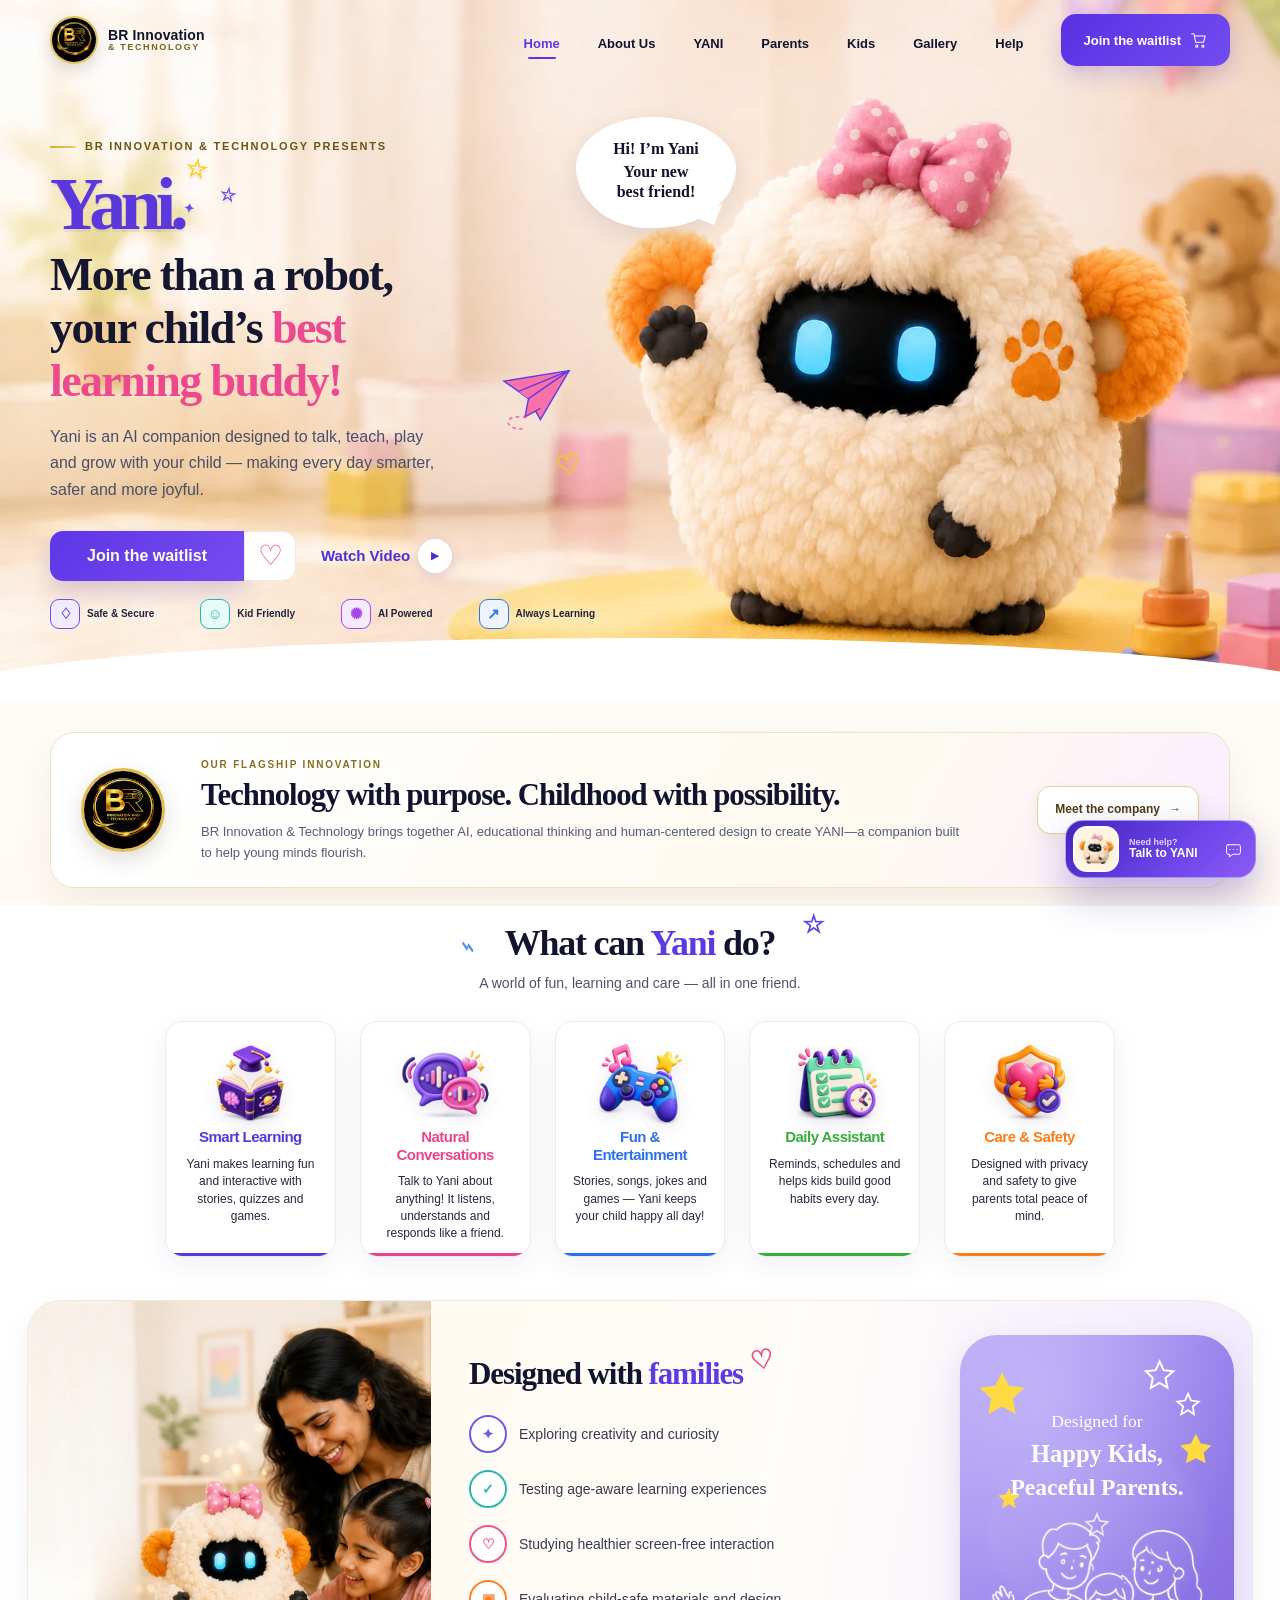
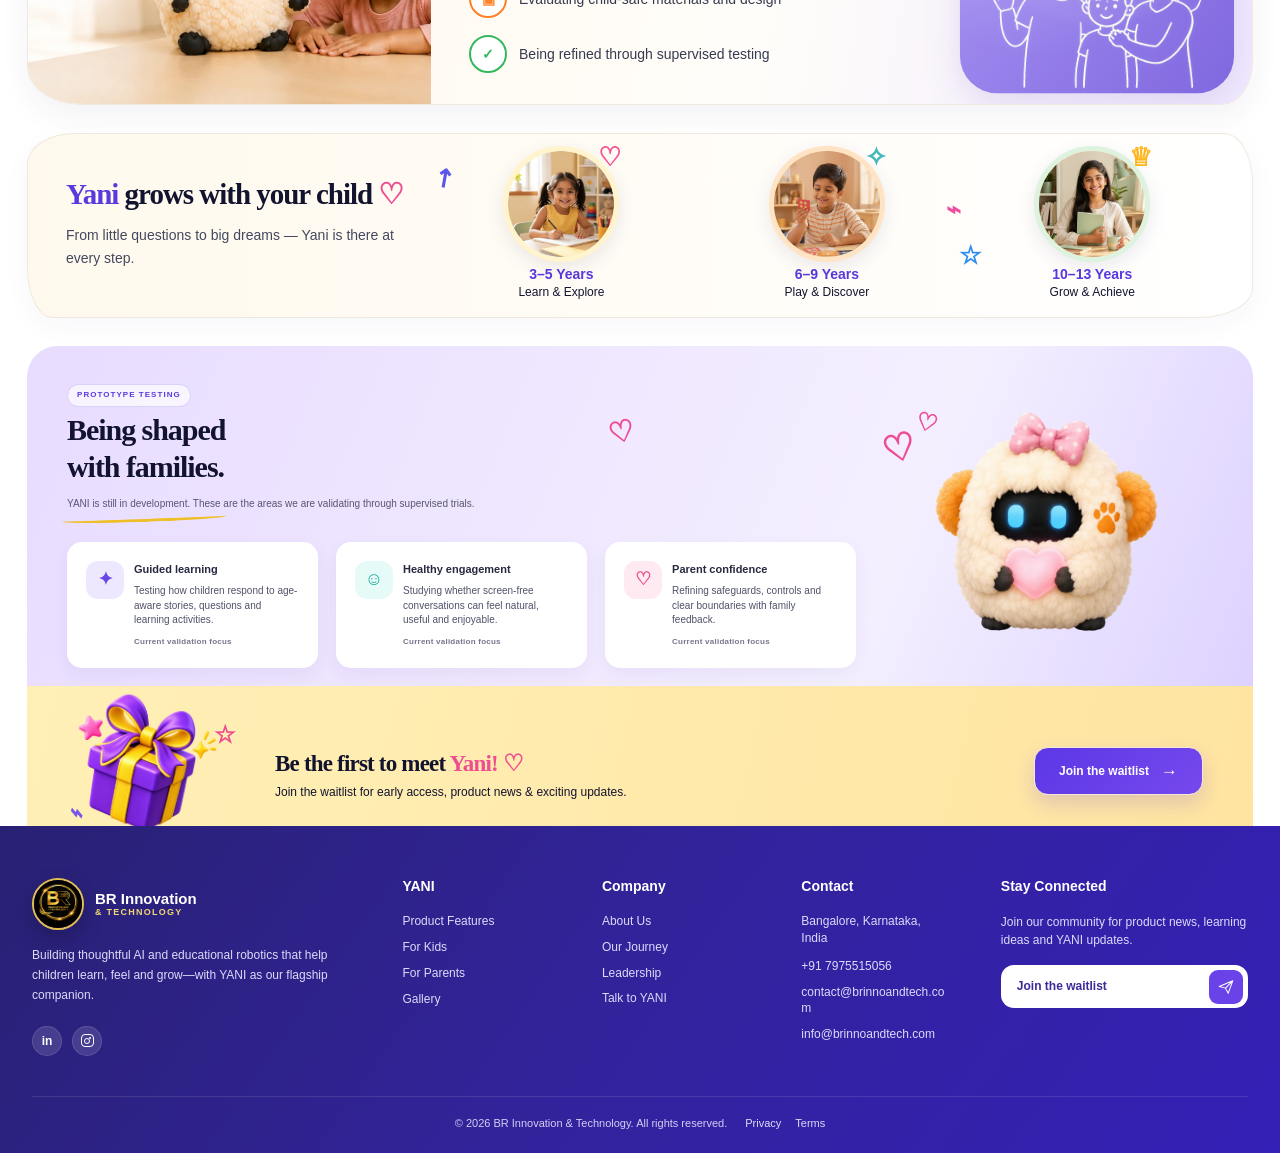
==== commit c1b5913d: "Updated  Aug" ====
--- a/index.html
+++ b/index.html
@@ -1,1099 +1,90 @@
-<!DOCTYPE html>
+<!doctype html>
 <html lang="en">
 <head>
-    <meta charset="UTF-8">
-    <meta name="viewport" content="width=device-width, initial-scale=1.0">
-    <meta name="description" content="BR Innovation & Technology - Building adaptive AI companions focused on emotional intelligence, personalized learning, and interactive educational experiences for children through YANI.">
-    <title>BR Innovation &amp; Technology - AI Robotics &amp; Adaptive Learning</title>
-
-    <!-- Favicon -->
-    <link rel="apple-touch-icon" sizes="180x180" href="assets/images/logo.png">
-    <link rel="icon" type="image/png" sizes="32x32" href="assets/images/logo.png">
-    <link rel="icon" type="image/png" sizes="16x16" href="assets/images/logo.png">
-
-    <!-- Font Awesome (single reliable CDN) -->
-    <link href="https://cdnjs.cloudflare.com/ajax/libs/font-awesome/6.5.0/css/all.min.css" rel="stylesheet">
-
-    <!-- Global shared stylesheet -->
-    <link rel="stylesheet" href="assets/global.css">
-
-    <style>
-        /* ── Page-specific overrides ────────────────────────── */
-
-        /* Hero */
-        .hero {
-            position: relative;
-            height: 100vh;
-            min-height: 500px;
-            overflow: hidden;
-            background: #050505;
-        }
-
-        .hero-video {
-            position: absolute;
-            top: 0; left: 0;
-            width: 100%; height: 100%;
-            object-fit: cover;
-            z-index: 1;
-            opacity: 1;
-        }
-
-        .hero-content {
-            position: absolute;
-            top: 50%; left: 50%;
-            transform: translate(-50%, -50%);
-            text-align: center;
-            color: #fff;
-            width: 90%;
-            max-width: 900px;
-            z-index: 3;
-            padding: 0 1rem;
-        }
-
-        .hero h1 {
-            font-size: clamp(2rem, 5vw, 4rem);
-            font-weight: 700;
-            margin-bottom: 1.25rem;
-            line-height: 1.2;
-            color: #fff !important;
-        }
-
-        .hero p {
-            font-size: clamp(1rem, 2vw, 1.2rem);
-            margin-bottom: 2.5rem;
-            opacity: 0.9;
-            max-width: 700px;
-            margin-left: auto;
-            margin-right: auto;
-            color: rgba(255,255,255,0.9) !important;
-        }
-
-        .hero-buttons {
-            display: flex;
-            gap: 1rem;
-            justify-content: center;
-            align-items: center;
-            flex-wrap: wrap;
-        }
-
-        /* Featured */
-        .featured {
-            padding: 5rem 2rem;
-            background: #050505;
-        }
-
-        .featured-grid {
-            max-width: 1200px;
-            margin: 0 auto;
-            display: grid;
-            grid-template-columns: repeat(2, 1fr);
-            gap: 2rem;
-        }
-
-        .featured-card {
-            background: #161616 !important;
-            border-radius: 15px;
-            overflow: hidden;
-            border: 1px solid rgba(212,175,55,0.2) !important;
-            transition: transform 0.3s ease, border-color 0.3s ease, box-shadow 0.3s ease;
-        }
-
-        .featured-card:hover {
-            transform: translateY(-8px);
-            border-color: rgba(212,175,55,0.5) !important;
-            box-shadow: 0 16px 35px rgba(0,0,0,0.45);
-        }
-
-        .featured-image {
-            height: 240px;
-            overflow: hidden;
-        }
-
-        .featured-image img {
-            width: 100%; height: 100%;
-            object-fit: cover;
-            transition: transform 0.4s ease;
-        }
-
-        .featured-card:hover .featured-image img { transform: scale(1.06); }
-
-        .featured-content {
-            padding: 1.75rem;
-            display: flex;
-            flex-direction: column;
-            gap: 0.75rem;
-        }
-
-        .featured-content h3 {
-            color: var(--gold) !important;
-            font-size: 1.4rem;
-        }
-
-        .featured-content p { color: rgba(255,255,255,0.8); }
-
-        /* Overview */
-        .overview {
-            padding: 6rem 2rem;
-            background: #0a0a0a;
-            position: relative;
-        }
-
-        .overview-container {
-            max-width: 1200px;
-            margin: 0 auto;
-            display: grid;
-            grid-template-columns: 1fr 1fr;
-            gap: 4rem;
-            align-items: center;
-        }
-
-        .overview-content h2 {
-            font-size: clamp(1.8rem, 3.5vw, 3rem);
-            color: var(--gold) !important;
-            margin-bottom: 0.75rem;
-        }
-
-        .overview-content .subtitle {
-            font-size: 1.1rem;
-            color: rgba(212,175,55,0.8) !important;
-            margin-bottom: 1.25rem;
-            font-style: italic;
-        }
-
-        .overview-content p {
-            color: rgba(255,255,255,0.85);
-            line-height: 1.8;
-            margin-bottom: 1.5rem;
-        }
-
-        .achievements {
-            display: flex;
-            gap: 1rem;
-            flex-wrap: wrap;
-            margin: 1.5rem 0;
-        }
-
-        .achievement-badge {
-            background: rgba(212,175,55,0.1);
-            border: 1px solid rgba(212,175,55,0.25);
-            padding: 1rem 1.5rem;
-            border-radius: 10px;
-            text-align: center;
-            flex: 1;
-            min-width: 140px;
-            transition: all 0.3s ease;
-        }
-
-        .achievement-badge:hover {
-            background: rgba(212,175,55,0.15);
-            transform: translateY(-4px);
-        }
-
-        .achievement-badge span {
-            display: block;
-            font-size: 1.5rem;
-            font-weight: 700;
-            color: var(--gold) !important;
-            margin-bottom: 0.25rem;
-        }
-
-        .achievement-badge span img {
-            display: inline-block;
-        }
-
-        .overview-stats {
-            display: grid;
-            grid-template-columns: repeat(2, 1fr);
-            gap: 1.5rem;
-        }
-
-        .stat-item {
-            background: rgba(255,255,255,0.04);
-            border: 1px solid rgba(212,175,55,0.15);
-            padding: 2rem;
-            border-radius: 15px;
-            text-align: center;
-            transition: all 0.3s ease;
-        }
-
-        .stat-item:hover {
-            background: rgba(212,175,55,0.08);
-            transform: translateY(-4px);
-        }
-
-        .stat-item h3 {
-            font-size: 2.25rem;
-            color: var(--gold) !important;
-            margin-bottom: 0.4rem;
-        }
-
-        .stat-item p { color: rgba(255,255,255,0.75); font-size: 0.95rem; }
-
-        /* Why Us */
-        .why-us {
-            padding: 6rem 2rem;
-            background: #0d0d0d;
-        }
-
-        .why-us-grid {
-            max-width: 1200px;
-            margin: 0 auto;
-            display: grid;
-            grid-template-columns: repeat(auto-fit, minmax(230px, 1fr));
-            gap: 1.75rem;
-        }
-
-        .why-us-card {
-            text-align: center;
-            padding: 2rem 1.5rem;
-            background: #161616 !important;
-            border: 1px solid rgba(212,175,55,0.18) !important;
-            border-radius: 12px;
-            transition: all 0.3s ease;
-        }
-
-        .why-us-card:hover {
-            transform: translateY(-6px);
-            border-color: rgba(212,175,55,0.45) !important;
-            box-shadow: 0 12px 28px rgba(0,0,0,0.4);
-        }
-
-        .why-us-card i {
-            font-size: 2.25rem;
-            color: var(--gold) !important;
-            margin-bottom: 1rem;
-            display: block;
-        }
-
-        .why-us-card h3 {
-            color: var(--gold) !important;
-            margin-bottom: 0.75rem;
-        }
-
-        .why-us-card p { color: rgba(255,255,255,0.75); font-size: 0.95rem; }
-
-        /* Founders / Leadership */
-        .founders {
-            padding: 5rem 2rem;
-            background: #050505;
-        }
-
-        .founders-inner {
-            max-width: 1100px;
-            margin: 0 auto;
-            display: grid;
-            grid-template-columns: 1fr 2fr;
-            gap: 4rem;
-            align-items: start;
-        }
-
-        .founders-header h2 {
-            font-size: clamp(2rem, 4vw, 3rem);
-            color: var(--gold) !important;
-            margin-bottom: 0.75rem;
-        }
-
-        .founders-header p { color: rgba(255,255,255,0.7); }
-
-        .founder-card {
-            background: #161616 !important;
-            border: 1px solid rgba(212,175,55,0.2) !important;
-            border-radius: 15px;
-            overflow: hidden;
-            display: grid;
-            grid-template-columns: 220px 1fr;
-            gap: 0;
-            max-width: 700px;
-        }
-
-        .founder-card:hover {
-            border-color: rgba(212,175,55,0.45) !important;
-            box-shadow: 0 14px 30px rgba(0,0,0,0.4);
-        }
-
-        .founder-image {
-            width: 220px;
-            height: 100%;
-            min-height: 260px;
-            overflow: hidden;
-            flex-shrink: 0;
-        }
-
-        .founder-image img {
-            width: 100%; height: 100%;
-            object-fit: cover;
-            object-position: center top;
-        }
-
-        .founder-info {
-            padding: 1.75rem;
-            display: flex;
-            flex-direction: column;
-            gap: 0.5rem;
-        }
-
-        .founder-info h3 {
-            color: var(--gold) !important;
-            font-size: 1.5rem;
-        }
-
-        .founder-title {
-            color: rgba(212,175,55,0.75) !important;
-            font-size: 0.95rem;
-            font-weight: 600;
-            margin-bottom: 0.5rem;
-        }
-
-        .founder-bio {
-            color: rgba(255,255,255,0.78) !important;
-            font-size: 0.93rem;
-            line-height: 1.7;
-        }
-
-        /* CTA Section */
-        .cta-section {
-            padding: 6rem 2rem;
-            background: #0a0a0a;
-        }
-
-        .cta-card {
-            max-width: 1100px;
-            margin: 0 auto;
-            background: #111 !important;
-            border: 1px solid rgba(212,175,55,0.2);
-            border-radius: 20px;
-            overflow: hidden;
-            position: relative;
-        }
-
-        .cta-card::before {
-            content: '';
-            position: absolute;
-            top: 0; left: 0; right: 0;
-            height: 3px;
-            background: linear-gradient(90deg, var(--gold), transparent);
-        }
-
-        .cta-content {
-            display: grid;
-            grid-template-columns: 1fr 420px;
-            gap: 3rem;
-            padding: 3.5rem;
-        }
-
-        .experience-badge {
-            display: inline-flex;
-            align-items: center;
-            gap: 0.75rem;
-            background: rgba(212,175,55,0.08);
-            border: 1px solid rgba(212,175,55,0.25);
-            padding: 0.75rem 1.25rem;
-            border-radius: 10px;
-            margin-bottom: 1.5rem;
-        }
-
-        .experience-badge .years {
-            font-size: 2rem;
-            font-weight: 700;
-            color: var(--gold) !important;
-            line-height: 1;
-        }
-
-        .experience-badge .text {
-            font-size: 0.85rem;
-            color: rgba(255,255,255,0.7) !important;
-            line-height: 1.3;
-        }
-
-        .left-content h2 {
-            font-size: clamp(1.75rem, 3vw, 2.75rem);
-            color: var(--gold) !important;
-            line-height: 1.2;
-            margin-bottom: 1rem;
-        }
-
-        .left-content p {
-            color: rgba(255,255,255,0.75);
-            line-height: 1.7;
-            margin-bottom: 2rem;
-        }
-
-        .stats-row {
-            display: flex;
-            gap: 2.5rem;
-            flex-wrap: wrap;
-        }
-
-        .stat-item2 { display: flex; flex-direction: column; }
-
-        .stat-item2 .number {
-            font-size: 1.75rem;
-            font-weight: 700;
-            color: var(--gold) !important;
-            line-height: 1;
-        }
-
-        .stat-item2 .label {
-            font-size: 0.85rem;
-            color: rgba(255,255,255,0.6);
-            margin-top: 0.25rem;
-        }
-
-        /* Action card (Explore YANI) */
-        .action-card {
-            background: #161616;
-            border: 1px solid rgba(212,175,55,0.25);
-            border-radius: 15px;
-            padding: 2rem;
-            display: flex;
-            flex-direction: column;
-            gap: 1.25rem;
-        }
-
-        .card-header { text-align: center; }
-
-        .icon-badge {
-            width: 56px; height: 56px;
-            background: var(--gold);
-            border-radius: 12px;
-            display: flex;
-            align-items: center;
-            justify-content: center;
-            margin: 0 auto 1rem;
-        }
-
-        .icon-badge i { font-size: 1.4rem; color: #050505; }
-
-        .card-header h3 {
-            color: var(--gold) !important;
-            font-size: 1.5rem;
-            margin-bottom: 0.5rem;
-        }
-
-        .card-header p { color: rgba(255,255,255,0.7); font-size: 0.9rem; }
-
-        /* Feature list — modern chip style */
-        .feature-list {
-            display: flex;
-            flex-direction: column;
-            gap: 0.6rem;
-        }
-
-        .feature {
-            display: flex;
-            align-items: center;
-            gap: 0.75rem;
-            padding: 0.6rem 0.9rem;
-            background: rgba(212,175,55,0.07);
-            border: 1px solid rgba(212,175,55,0.15);
-            border-radius: 8px;
-            transition: all 0.3s ease;
-            font-size: 0.9rem;
-        }
-
-        .feature:hover {
-            background: rgba(212,175,55,0.12);
-            transform: translateX(4px);
-        }
-
-        .feature i { color: var(--gold) !important; font-size: 0.9rem; flex-shrink: 0; }
-        .feature span { color: rgba(255,255,255,0.85) !important; }
-
-        .action-buttons {
-            display: flex;
-            flex-direction: column;
-            gap: 0.75rem;
-            margin-top: auto;
-        }
-
-        /* Industries / Solutions Marquee */
-        .industries-scroll {
-            padding: 5rem 0;
-            background: #080808;
-            overflow: hidden;
-            position: relative;
-        }
-
-        .scroll-container {
-            width: 100%;
-            overflow: hidden;
-            position: relative;
-        }
-
-        .scroll-container::before,
-        .scroll-container::after {
-            content: '';
-            position: absolute;
-            top: 0;
-            width: 80px;
-            height: 100%;
-            z-index: 2;
-            pointer-events: none;
-        }
-
-        .scroll-container::before {
-            left: 0;
-            background: linear-gradient(to right, #080808, transparent);
-        }
-
-        .scroll-container::after {
-            right: 0;
-            background: linear-gradient(to left, #080808, transparent);
-        }
-
-        .scroll-track {
-            display: flex;
-            gap: 1.5rem;
-            padding: 1rem 1.5rem;
-            width: max-content;
-            animation: infiniteScroll 30s linear infinite;
-        }
-
-        .scroll-track:hover { animation-play-state: paused; }
-
-        @keyframes infiniteScroll {
-            0%   { transform: translateX(0); }
-            100% { transform: translateX(-50%); }
-        }
-
-        .industry-item {
-            flex: 0 0 280px;
-            background: #161616;
-            border: 1px solid rgba(212,175,55,0.18);
-            padding: 1.75rem;
-            border-radius: 14px;
-            transition: transform 0.3s ease, border-color 0.3s;
-        }
-
-        .industry-item:hover {
-            transform: translateY(-4px);
-            border-color: rgba(212,175,55,0.45);
-        }
-
-        .industry-item h3 {
-            color: var(--gold) !important;
-            font-size: 1.1rem;
-            margin-bottom: 1rem;
-            padding-bottom: 0.75rem;
-            border-bottom: 2px solid rgba(212,175,55,0.2);
-        }
-
-        /* Feature chips instead of bullet list */
-        .industry-chips {
-            display: flex;
-            flex-wrap: wrap;
-            gap: 0.45rem;
-            padding: 0;
-            margin: 0;
-            list-style: none;
-        }
-
-        .industry-chips li {
-            background: rgba(212,175,55,0.08);
-            border: 1px solid rgba(212,175,55,0.15);
-            color: rgba(255,255,255,0.8) !important;
-            font-size: 0.78rem;
-            padding: 0.3rem 0.7rem;
-            border-radius: 20px;
-            display: flex;
-            align-items: center;
-            gap: 0.3rem;
-            transition: background 0.2s;
-        }
-
-        .industry-chips li::before {
-            content: '✓';
-            color: var(--gold);
-            font-size: 0.7rem;
-        }
-
-        .industry-chips li:hover { background: rgba(212,175,55,0.14); }
-
-        /* Footer contact — no phone */
-        /* (Phone item hidden via inline display:none) */
-
-        /* Responsive */
-        @media (max-width: 992px) {
-            .featured-grid { grid-template-columns: 1fr; }
-            .overview-container { grid-template-columns: 1fr; gap: 2.5rem; }
-            .founders-inner { grid-template-columns: 1fr; gap: 2rem; }
-            .cta-content { grid-template-columns: 1fr; }
-        }
-
-        @media (max-width: 768px) {
-            .hero { min-height: 100svh; }
-
-            .hero-buttons { flex-direction: column; align-items: center; }
-            .hero-buttons .btn { width: 100%; max-width: 280px; justify-content: center; }
-
-            .overview-stats { grid-template-columns: repeat(2, 1fr); }
-
-            .founders-inner { grid-template-columns: 1fr; }
-
-            .founder-card {
-                grid-template-columns: 1fr;
-                max-width: 100%;
-            }
-
-            .founder-image {
-                width: 100%;
-                height: 260px;
-                min-height: unset;
-            }
-
-            .cta-content { padding: 2rem; gap: 2rem; }
-            .stats-row { justify-content: center; }
-
-            .why-us-grid { grid-template-columns: repeat(2, 1fr); }
-        }
-
-        @media (max-width: 480px) {
-            .overview-stats { grid-template-columns: 1fr 1fr; }
-            .why-us-grid { grid-template-columns: 1fr; }
-        }
-    </style>
+  <meta charset="utf-8">
+  <meta name="viewport" content="width=device-width, initial-scale=1">
+  <meta http-equiv="Content-Security-Policy" content="default-src 'self'; script-src 'self'; style-src 'self' 'unsafe-inline' https://fonts.googleapis.com; font-src https://fonts.gstatic.com; img-src 'self' data:; media-src 'self'; connect-src 'self'; object-src 'none'; base-uri 'self'; form-action 'self'; upgrade-insecure-requests">
+  <meta name="referrer" content="strict-origin-when-cross-origin">
+  <meta name="theme-color" content="#5b3be8">
+  <meta name="robots" content="index, follow, max-image-preview:large">
+  <meta name="author" content="BR Innovation &amp; Technology">
+  <meta name="description" content="Meet YANI, BR Innovation &amp; Technology's adaptive AI learning companion prototype for children ages 3–13, designed for learning, play and parent guidance.">
+  <title>YANI AI Learning Companion | BR Innovation &amp; Technology</title>
+  <link rel="canonical" href="https://binduraju1511.github.io/britwebsite/">
+  <meta property="og:type" content="website"><meta property="og:locale" content="en_IN"><meta property="og:site_name" content="BR Innovation &amp; Technology">
+  <meta property="og:title" content="YANI AI Learning Companion | BR Innovation &amp; Technology">
+  <meta property="og:description" content="Meet the YANI adaptive AI learning companion prototype for children ages 3–13.">
+  <meta property="og:url" content="https://binduraju1511.github.io/britwebsite/"><meta property="og:image" content="https://binduraju1511.github.io/britwebsite/assets/images/gallery-hero-collage.webp"><meta property="og:image:alt" content="Children learning and playing with YANI">
+  <meta name="twitter:card" content="summary_large_image"><meta name="twitter:title" content="YANI AI Learning Companion"><meta name="twitter:description" content="An adaptive learning companion prototype by BR Innovation &amp; Technology."><meta name="twitter:image" content="https://binduraju1511.github.io/britwebsite/assets/images/gallery-hero-collage.webp">
+  <link rel="icon" type="image/png" href="assets/images/br-innovation-logo-512.png">
+  <link rel="apple-touch-icon" href="assets/images/br-innovation-logo-512.png">
+  <link rel="manifest" href="site.webmanifest">
+  <link rel="preconnect" href="https://fonts.googleapis.com">
+  <link rel="preconnect" href="https://fonts.gstatic.com" crossorigin>
+  <link href="https://fonts.googleapis.com/css2?family=Mali:wght@500;600;700&family=Nunito:wght@400;600;700;800;900&display=swap" rel="stylesheet">
+  <link rel="stylesheet" href="fidelity.css">
+  <link rel="stylesheet" href="reference.css">
+  <link rel="stylesheet" href="home.css">
+  <link rel="stylesheet" href="footer.css">
+  <link rel="stylesheet" href="mobile.css">
+  <link rel="stylesheet" href="brand.css">
+  <script src="fidelity.js" defer></script>
 </head>
-<body>
-    <!-- Navbar -->
-    <nav class="navbar" role="navigation" aria-label="Main navigation">
-        <div class="nav-container">
-            <a href="index.html" class="logo" aria-label="BR Innovation & Technology Home">
-                <img src="assets/images/logo.png" alt="BR Innovation & Technology Logo" loading="lazy">
-                BR Innovation &amp; Technology
-            </a>
-            <button class="mobile-menu-btn" aria-label="Toggle menu" aria-expanded="false">
-                <i class="fas fa-bars" aria-hidden="true"></i>
-            </button>
-            <ul class="nav-links" role="menubar">
-                <li role="none"><a href="about.html" role="menuitem">About</a></li>
-                <li role="none"><a href="services.html" role="menuitem">Services</a></li>
-                <li role="none"><a href="contact.html" role="menuitem">Contact</a></li>
-            </ul>
-        </div>
-    </nav>
-
-    <!-- Hero -->
-    <section class="hero" aria-label="Hero">
-        <video autoplay muted loop playsinline class="hero-video" aria-hidden="true">
-            <source src="assets/videos/yani-demo.mp4" type="video/mp4">
-        </video>
-        <div class="hero-overlay" aria-hidden="true"></div>
-        <div class="hero-content">
-            <h1>YANI — Focus. Feel. Learn.</h1>
-            <p>Building adaptive AI companions focused on emotional intelligence, personalized learning, and interactive educational experiences for children.</p>
-            <div class="hero-buttons">
-                <a href="services.html" class="btn btn-primary2" id="hero-services-btn">Our Services</a>
-                <a href="contact.html" class="btn btn-secondary" id="hero-contact-btn">Get in Touch</a>
-            </div>
-        </div>
-    </section>
-
-    <!-- Featured -->
-    <section class="featured" aria-label="Featured Solutions">
-        <div class="featured-grid">
-            <div class="featured-card">
-                <div class="featured-image">
-                    <img src="assets/images/adaptivelearning.png" alt="Adaptive Learning Excellence" loading="lazy">
-                </div>
-                <div class="featured-content">
-                    <h3>Adaptive Learning Excellence</h3>
-                    <p>State-of-the-art AI-driven adaptive learning for precision educational development and engagement.</p>
-                    <a href="services.html" class="btn btn-primary2" id="featured-learn-adaptive">Learn More <i class="fas fa-arrow-right"></i></a>
-                </div>
-            </div>
-            <div class="featured-card">
-                <div class="featured-image">
-                    <img src="assets/images/aipowered.png" alt="School AI Integration" loading="lazy">
-                </div>
-                <div class="featured-content">
-                    <h3>School AI Integration</h3>
-                    <p>End-to-end AI educational systems designed for classrooms, homes, and future-ready learning environments.</p>
-                    <a href="services.html" class="btn btn-primary2" id="featured-learn-school">Learn More <i class="fas fa-arrow-right"></i></a>
-                </div>
-            </div>
-        </div>
-    </section>
-
-    <!-- Overview -->
-    <section class="overview" aria-label="About Overview">
-        <div class="overview-container">
-            <div class="overview-content">
-                <h2>About BR Innovation &amp; Technology</h2>
-                <p class="subtitle">Leading AI Robotics &amp; Adaptive Learning Since 2025</p>
-                <p>An AI educational robotics startup focused on building adaptive learning companions that support children's focus, emotional engagement, and personalized learning experiences through intelligent robotics and AI systems.</p>
-                <div class="achievements">
-                    <div class="achievement-badge">
-                        <span><img src="assets/images/india.png" alt="India" style="width:50px;height:50px;object-fit:contain;display:inline-block;"></span>
-                        Pan India Presence
-                    </div>
-                    <div class="achievement-badge">
-                        <span><i class="fas fa-users" style="font-size:1.75rem;color:var(--gold);"></i></span>
-                        Growing Team
-                    </div>
-                </div>
-                <a href="about.html" class="btn btn-secondary" id="overview-see-details" style="margin-top:1.5rem;">See Details <i class="fas fa-arrow-right"></i></a>
-            </div>
-            <div class="overview-stats">
-                <div class="stat-item">
-                    <h3>2025</h3>
-                    <p>Founded</p>
-                </div>
-                <div class="stat-item">
-                    <h3>1</h3>
-                    <p>Working Prototype</p>
-                </div>
-                <div class="stat-item">
-                    <h3>AI</h3>
-                    <p>Adaptive Learning</p>
-                </div>
-                <div class="stat-item">
-                    <h3>YANI</h3>
-                    <p>AI Companion System</p>
-                </div>
-            </div>
-        </div>
-    </section>
-
-    <!-- Why Us -->
-    <section class="why-us" aria-label="Why Choose Us">
-        <div class="section-header2">
-            <h2>Why Choose BR Innovation &amp; Technology</h2>
-            <p>Excellence in every aspect of our service</p>
-        </div>
-        <div class="why-us-grid">
-            <div class="why-us-card">
-                <i class="fas fa-clock" aria-hidden="true"></i>
-                <h3>Timely Delivery</h3>
-                <p>Committed to meeting project deadlines with precision and reliability</p>
-            </div>
-            <div class="why-us-card">
-                <i class="fas fa-medal" aria-hidden="true"></i>
-                <h3>Quality Assurance</h3>
-                <p>Rigorous quality control measures ensuring excellence in every project</p>
-            </div>
-            <div class="why-us-card">
-                <i class="fas fa-people-group" aria-hidden="true"></i>
-                <h3>Expert Team</h3>
-                <p>Skilled professionals with extensive AI and education technology experience</p>
-            </div>
-            <div class="why-us-card">
-                <i class="fas fa-microchip" aria-hidden="true"></i>
-                <h3>Modern Technology</h3>
-                <p>State-of-the-art AI development with the latest adaptive learning tech</p>
-            </div>
-        </div>
-    </section>
-
-    <!-- Leadership -->
-    <section class="founders" aria-label="Leadership">
-        <div class="founders-inner">
-            <div class="founders-header">
-                <h2>Our Leadership</h2>
-                <p>Meet the visionary behind BR Innovation &amp; Technology</p>
-            </div>
-            <div>
-                <div class="founder-card">
-                    <div class="founder-image">
-                        <img src="assets/images/founder.png" alt="Bindu R, Founder and Partner" loading="lazy">
-                    </div>
-                    <div class="founder-info">
-                        <h3>Bindu R</h3>
-                        <p class="founder-title">Founder &amp; Partner</p>
-                        <p class="founder-bio">Visionary behind YANI, an adaptive AI companion for children. With expertise in business management, marketing, and innovation leadership, Bindu R is driving accessible AI-powered learning for homes and schools across India. BR Innovation &amp; Technology developed the YANI prototype and successfully conducted early testing with strong educational impact.</p>
-                    </div>
-                </div>
-            </div>
-        </div>
-    </section>
-
-    <!-- CTA / Explore YANI -->
-    <section class="cta-section" aria-label="Explore YANI">
-        <div class="cta-card">
-            <div class="cta-content">
-                <div class="left-content">
-                    <div class="experience-badge">
-                        <span class="years">AI</span>
-                        <span class="text">Innovation &amp;<br>Learning</span>
-                    </div>
-                    <h2>Building the Future<br>of Adaptive Learning</h2>
-                    <p>BR Innovation &amp; Technology is developing AI-powered educational companions designed to improve children's focus, emotional engagement, and personalized learning through interactive robotics.</p>
-                    <div class="stats-row">
-                        <div class="stat-item2">
-                            <span class="number">1</span>
-                            <span class="label">Working Prototype</span>
-                        </div>
-                        <div class="stat-item2">
-                            <span class="number">2025</span>
-                            <span class="label">Founded</span>
-                        </div>
-                    </div>
-                </div>
-                <div class="right-content">
-                    <div class="action-card">
-                        <div class="card-header">
-                            <div class="icon-badge">
-                                <i class="fas fa-robot" aria-hidden="true"></i>
-                            </div>
-                            <h3>Explore YANI</h3>
-                            <p>Discover adaptive AI learning experiences designed for children, schools, and future-ready education ecosystems.</p>
-                        </div>
-                        <div class="feature-list" aria-label="YANI features">
-                            <div class="feature">
-                                <i class="fas fa-check-circle" aria-hidden="true"></i>
-                                <span>Adaptive Learning</span>
-                            </div>
-                            <div class="feature">
-                                <i class="fas fa-heart" aria-hidden="true"></i>
-                                <span>Emotional Intelligence Support</span>
-                            </div>
-                            <div class="feature">
-                                <i class="fas fa-robot" aria-hidden="true"></i>
-                                <span>Interactive AI Companion</span>
-                            </div>
-                        </div>
-                        <div class="action-buttons">
-                            <a href="contact.html" class="btn btn-primary2" id="cta-get-in-touch">
-                                Get in Touch <i class="fas fa-arrow-right" aria-hidden="true"></i>
-                            </a>
-                            <a href="services.html" class="btn btn-secondary" id="cta-view-solutions">
-                                View Solutions
-                            </a>
-                        </div>
-                    </div>
-                </div>
-            </div>
-        </div>
-    </section>
-
-    <!-- Solutions Marquee -->
-    <section class="industries-scroll" aria-label="Solutions We Focus On">
-        <div class="section-header">
-            <h2>Solutions We Focus On</h2>
-            <p>Adaptive AI and educational robotics designed for future-ready learning environments</p>
-        </div>
-        <div class="scroll-container" aria-live="off">
-            <div class="scroll-track" role="list">
-                <!-- First set -->
-                <div class="industry-item" role="listitem">
-                    <h3><i class="fas fa-brain" style="margin-right:0.5rem;"></i>Adaptive Learning</h3>
-                    <ul class="industry-chips">
-                        <li>Personalized AI Interaction</li>
-                        <li>Focus Enhancement</li>
-                        <li>Behavior-Based Learning</li>
-                    </ul>
-                </div>
-                <div class="industry-item" role="listitem">
-                    <h3><i class="fas fa-heart" style="margin-right:0.5rem;"></i>Emotional Intelligence</h3>
-                    <ul class="industry-chips">
-                        <li>Emotion-Aware Responses</li>
-                        <li>Interactive Communication</li>
-                        <li>Engagement Monitoring</li>
-                    </ul>
-                </div>
-                <div class="industry-item" role="listitem">
-                    <h3><i class="fas fa-robot" style="margin-right:0.5rem;"></i>Educational Robotics</h3>
-                    <ul class="industry-chips">
-                        <li>AI Companion Systems</li>
-                        <li>Interactive STEM Learning</li>
-                        <li>Hands-On Technology</li>
-                    </ul>
-                </div>
-                <div class="industry-item" role="listitem">
-                    <h3><i class="fas fa-school" style="margin-right:0.5rem;"></i>Schools &amp; Learning</h3>
-                    <ul class="industry-chips">
-                        <li>Classroom AI Assistance</li>
-                        <li>Student Engagement Tools</li>
-                        <li>Smart Learning</li>
-                    </ul>
-                </div>
-                <div class="industry-item" role="listitem">
-                    <h3><i class="fas fa-users" style="margin-right:0.5rem;"></i>Parents &amp; Families</h3>
-                    <ul class="industry-chips">
-                        <li>Home Learning Support</li>
-                        <li>Safe AI Interaction</li>
-                        <li>Personalized Guidance</li>
-                    </ul>
-                </div>
-                <div class="industry-item" role="listitem">
-                    <h3><i class="fas fa-rocket" style="margin-right:0.5rem;"></i>Future Innovation</h3>
-                    <ul class="industry-chips">
-                        <li>Scalable AI Ecosystems</li>
-                        <li>Next-Gen Robotics</li>
-                        <li>Continuous Development</li>
-                    </ul>
-                </div>
-                <!-- Duplicate set for seamless loop -->
-                <div class="industry-item" role="listitem" aria-hidden="true">
-                    <h3><i class="fas fa-brain" style="margin-right:0.5rem;"></i>Adaptive Learning</h3>
-                    <ul class="industry-chips">
-                        <li>Personalized AI Interaction</li>
-                        <li>Focus Enhancement</li>
-                        <li>Behavior-Based Learning</li>
-                    </ul>
-                </div>
-                <div class="industry-item" role="listitem" aria-hidden="true">
-                    <h3><i class="fas fa-heart" style="margin-right:0.5rem;"></i>Emotional Intelligence</h3>
-                    <ul class="industry-chips">
-                        <li>Emotion-Aware Responses</li>
-                        <li>Interactive Communication</li>
-                        <li>Engagement Monitoring</li>
-                    </ul>
-                </div>
-                <div class="industry-item" role="listitem" aria-hidden="true">
-                    <h3><i class="fas fa-robot" style="margin-right:0.5rem;"></i>Educational Robotics</h3>
-                    <ul class="industry-chips">
-                        <li>AI Companion Systems</li>
-                        <li>Interactive STEM Learning</li>
-                        <li>Hands-On Technology</li>
-                    </ul>
-                </div>
-                <div class="industry-item" role="listitem" aria-hidden="true">
-                    <h3><i class="fas fa-school" style="margin-right:0.5rem;"></i>Schools &amp; Learning</h3>
-                    <ul class="industry-chips">
-                        <li>Classroom AI Assistance</li>
-                        <li>Student Engagement Tools</li>
-                        <li>Smart Learning</li>
-                    </ul>
-                </div>
-                <div class="industry-item" role="listitem" aria-hidden="true">
-                    <h3><i class="fas fa-users" style="margin-right:0.5rem;"></i>Parents &amp; Families</h3>
-                    <ul class="industry-chips">
-                        <li>Home Learning Support</li>
-                        <li>Safe AI Interaction</li>
-                        <li>Personalized Guidance</li>
-                    </ul>
-                </div>
-                <div class="industry-item" role="listitem" aria-hidden="true">
-                    <h3><i class="fas fa-rocket" style="margin-right:0.5rem;"></i>Future Innovation</h3>
-                    <ul class="industry-chips">
-                        <li>Scalable AI Ecosystems</li>
-                        <li>Next-Gen Robotics</li>
-                        <li>Continuous Development</li>
-                    </ul>
-                </div>
-            </div>
-        </div>
-    </section>
-
-    <!-- Footer -->
-    <footer class="footer" role="contentinfo">
-        <div class="footer-content" style="max-width:1400px;margin:0 auto;padding:0 2rem;">
-            <div class="footer-main">
-                <div class="footer-brand">
-                    <div class="footer-logo">
-                        <img src="assets/images/logo.png" alt="BR Innovation &amp; Technology Logo" loading="lazy">
-                        <span class="footer-logo-text">BR Innovation &amp; Technology</span>
-                    </div>
-                    <p class="footer-description">
-                        An AI educational robotics startup focused on building adaptive learning companions that support children's focus, emotional engagement, and interactive learning through intelligent robotics and AI systems.
-                    </p>
-                    <div class="social-links">
-                        <a href="https://www.linkedin.com/company/br-innovation-and-technology/" target="_blank" rel="noopener noreferrer" class="social-link" aria-label="LinkedIn">
-                            <i class="fab fa-linkedin-in" aria-hidden="true"></i>
-                        </a>
-                        <a href="https://www.instagram.com/brinnovationandtechnology?igsh=aGExMDNpMHMxOXZx" target="_blank" rel="noopener noreferrer" class="social-link" aria-label="Instagram">
-                            <i class="fab fa-instagram" aria-hidden="true"></i>
-                        </a>
-                    </div>
-                </div>
-                <div class="footer-links">
-                    <h4>Quick Links</h4>
-                    <ul>
-                        <li><a href="about.html"><i class="fas fa-chevron-right" aria-hidden="true"></i> About Us</a></li>
-                        <li><a href="services.html"><i class="fas fa-chevron-right" aria-hidden="true"></i> Solutions</a></li>
-                        <li><a href="contact.html"><i class="fas fa-chevron-right" aria-hidden="true"></i> Contact Us</a></li>
-                    </ul>
-                </div>
-                <div class="footer-links">
-                    <h4>Our Focus Areas</h4>
-                    <ul>
-                        <li><a href="services.html"><i class="fas fa-chevron-right" aria-hidden="true"></i> Adaptive Learning</a></li>
-                        <li><a href="services.html"><i class="fas fa-chevron-right" aria-hidden="true"></i> Emotional Intelligence</a></li>
-                        <li><a href="services.html"><i class="fas fa-chevron-right" aria-hidden="true"></i> Educational Robotics</a></li>
-                        <li><a href="services.html"><i class="fas fa-chevron-right" aria-hidden="true"></i> AI Learning Systems</a></li>
-                        <li><a href="services.html"><i class="fas fa-chevron-right" aria-hidden="true"></i> STEM Innovation</a></li>
-                    </ul>
-                </div>
-                <div class="footer-contact-info">
-                    <h4>Contact Information</h4>
-                    <div class="contact-item">
-                        <i class="fas fa-map-marker-alt" aria-hidden="true"></i>
-                        <div>
-                            <div class="contact-label">Location</div>
-                            <div class="contact-text">Bangalore, Karnataka, India</div>
-                        </div>
-                    </div>
-                    <div class="contact-item">
-                        <i class="fas fa-globe" aria-hidden="true"></i>
-                        <div>
-                            <div class="contact-label">Website</div>
-                            <div class="contact-text">
-                                <a href="https://brinnoandtech.com" target="_blank" rel="noopener noreferrer">brinnoandtech.com</a>
-                            </div>
-                        </div>
-                    </div>
-                    <div class="contact-item">
-                        <i class="fas fa-mobile-screen-button" aria-hidden="true"></i>
-                        <div>
-                            <div class="contact-label">Mobile Number</div>
-                            <div class="contact-text">
-                                <a href="tel:+917975515056">+91 7975515056</a>
-                            </div>
-                        </div>
-                    </div>
-                    <div class="contact-item">
-                        <i class="fas fa-envelope" aria-hidden="true"></i>
-                        <div>
-                            <div class="contact-label">Email</div>
-                            <div class="contact-text">
-                                <a href="mailto:contact@brinnoandtech.com">contact@brinnoandtech.com</a><br>
-                                <a href="mailto:info@brinnoandtech.com">info@brinnoandtech.com</a>
-                            </div>
-                        </div>
-                    </div>
-                </div>
-            </div>
-        </div>
-        <div class="footer-bottom">
-            <div class="footer-bottom-content">
-                <div class="footer-bottom-text">© 2026 BR Innovation &amp; Technology. All rights reserved.</div>
-                <div class="footer-bottom-links">
-                    <a href="#">Privacy Policy</a>
-                    <a href="#">Terms of Service</a>
-                </div>
-            </div>
-        </div>
-    </footer>
-
-    <!-- Mobile FAB for chat -->
-    <button class="chat-toggle-fab" id="chat-fab" aria-label="Open YANI chat assistant">
-        <i class="fas fa-comments" aria-hidden="true"></i>
-    </button>
-
-    <!-- Chat Widget -->
-    <div class="chat-widget" id="chat-widget" role="dialog" aria-label="YANI AI Assistant" aria-modal="true">
-        <div class="chat-header" onclick="toggleChat()" role="button" tabindex="0" aria-expanded="false" onkeydown="if(event.key==='Enter'||event.key===' ')toggleChat()">
-            <img src="assets/images/logo.png" alt="YANI Assistant" class="chat-logo">
-            <span>Talk with YANI Assistant</span>
-            <i class="fas fa-chevron-up" id="chat-toggle-icon" aria-hidden="true"></i>
-        </div>
-        <div class="chat-body" id="chat-body" style="display:none;">
-            <div class="chat-messages" id="chat-messages" role="log" aria-live="polite">
-                <div class="message received">
-                    Hello! 👋 Welcome to BR Innovation &amp; Technology.<br>
-                    I'm the YANI AI Assistant. How can I help you today?
-                </div>
-            </div>
-            <div class="chat-input-container">
-                <input type="text" id="chat-input" placeholder="Ask about YANI, our solutions..." onkeypress="handleKeyPress(event)" aria-label="Chat message input">
-                <button onclick="sendMessage()" aria-label="Send message">
-                    <i class="fas fa-paper-plane" aria-hidden="true"></i>
-                </button>
-            </div>
-        </div>
-    </div>
-
-    <!-- Global JS -->
-    <script src="assets/global.js"></script>
+<body data-page="home">
+  <a class="skip-link" href="#main-content">Skip to content</a>
+  <div id="site-header"><header class="site-header"><div class="shell nav"><a class="logo company-brand" href="index.html" aria-label="BR Innovation & Technology home"><img decoding="async" src="assets/images/br-innovation-logo-512.png" alt=""><span class="company-brand-copy"><strong>BR Innovation</strong><small>&amp; Technology</small></span></a><nav class="nav-links" id="nav-links"><a class="active" href="index.html">Home</a><a class="" href="about.html">About Us</a><a class="" href="features.html">YANI</a><a class="" href="parents.html">Parents</a><a class="" href="kids.html">Kids</a><a class="" href="gallery.html">Gallery</a><a class="" href="faq.html">Help</a></nav><a class="preorder top-waitlist" href="https://docs.google.com/forms/d/e/1FAIpQLSd5mBxb2ew8po_1-Mn3jcnMzPR-8_mQHuDWSE70P9n4hNMu1w/viewform?usp=publish-editor" target="_blank" rel="noopener noreferrer">Join the waitlist <svg viewBox="0 0 32 32" aria-hidden="true"><path d="M3 5h4l3 15h14l3-11H9M12 25a2 2 0 1 0 0 4 2 2 0 0 0 0-4Zm11 0a2 2 0 1 0 0 4 2 2 0 0 0 0-4Z"/></svg></a><button class="menu-btn" aria-label="Open menu"><i></i><i></i><i></i></button></div></header></div>
+  <main id="main-content"><section class="home-hero">
+  <div class="home-hero-scene" role="img" aria-label="Plush Yani waving in a warm children's room"></div>
+  <div class="shell home-hero-inner"><div class="home-hero-copy">
+    <div class="company-eyebrow"><span></span> BR Innovation &amp; Technology presents</div>
+    <div class="home-yani-word">Yani.<span class="word-stars" aria-hidden="true">☆<b>☆</b><i>✦</i></span></div>
+    <h1>More than a robot,<br>your child’s <span>best<br>learning buddy!</span></h1>
+    <p>Yani is an AI companion designed to talk, teach, play and grow with your child — making every day smarter, safer and more joyful.</p>
+    <div class="home-actions"><a class="home-preorder" href="https://docs.google.com/forms/d/e/1FAIpQLSd5mBxb2ew8po_1-Mn3jcnMzPR-8_mQHuDWSE70P9n4hNMu1w/viewform?usp=publish-editor" target="_blank" rel="noopener noreferrer">Join the waitlist</a><span class="heart-chip" aria-hidden="true">♡</span><a class="watch-link" href="gallery.html">Watch Video <i>▶</i></a></div>
+    <div class="home-trust" aria-label="Yani benefits"><span><i>♢</i>Safe &amp; Secure</span><span><i>☺</i>Kid Friendly</span><span><i>✺</i>AI Powered</span><span><i>↗</i>Always Learning</span></div>
+  </div></div>
+  <div class="hero-bubble"><strong>Hi! I’m Yani</strong><span>Your new<br>best friend!</span></div>
+  <svg class="paper-plane" viewBox="0 0 120 100" aria-hidden="true"><path d="M15 23 108 8 67 78 50 48 15 23Z"/><path d="m50 48 58-40-73 30M50 48l-5 26 22-12"/><path class="plane-trail" d="M47 75C8 69 17 95 44 91"/></svg><span class="hero-yellow-heart" aria-hidden="true">♡</span>
+  <div class="home-hero-wave" aria-hidden="true"></div>
+</section>
+<section class="company-intro-band" aria-labelledby="company-intro-title"><div class="shell company-intro-card"><img loading="lazy" decoding="async" src="assets/images/br-innovation-logo-512.png" alt="BR Innovation &amp; Technology logo"><div><span>Our flagship innovation</span><h2 id="company-intro-title">Technology with purpose. Childhood with possibility.</h2><p>BR Innovation &amp; Technology brings together AI, educational thinking and human-centered design to create YANI—a companion built to help young minds flourish.</p></div><a href="about.html">Meet the company <b aria-hidden="true">→</b></a></div></section>
+<section class="home-capabilities"><div class="shell"><div class="home-section-title"><h2>What can <span>Yani</span> do?</h2><p>A world of fun, learning and care — all in one friend.</p><i class="title-star">☆</i><i class="title-swoosh">⌁</i></div>
+  <div class="home-feature-grid">
+    <article class="home-feature purple-card"><div class="feature-icon"><img loading="lazy" decoding="async" src="assets/images/home-feature-smart-learning-v3.webp" alt=""></div><h3>Smart Learning</h3><p>Yani makes learning fun and interactive with stories, quizzes and games.</p></article>
+    <article class="home-feature pink-card"><div class="feature-icon"><img loading="lazy" decoding="async" src="assets/images/home-feature-conversations-v3.webp" alt=""></div><h3>Natural Conversations</h3><p>Talk to Yani about anything! It listens, understands and responds like a friend.</p></article>
+    <article class="home-feature blue-card"><div class="feature-icon"><img loading="lazy" decoding="async" src="assets/images/home-feature-entertainment-v3.webp" alt=""></div><h3>Fun &amp; Entertainment</h3><p>Stories, songs, jokes and games — Yani keeps your child happy all day!</p></article>
+    <article class="home-feature green-card"><div class="feature-icon"><img loading="lazy" decoding="async" src="assets/images/home-feature-daily-v3.webp" alt=""></div><h3>Daily Assistant</h3><p>Reminds, schedules and helps kids build good habits every day.</p></article>
+    <article class="home-feature orange-card"><div class="feature-icon"><img loading="lazy" decoding="async" src="assets/images/home-feature-safety-v3.webp" alt=""></div><h3>Care &amp; Safety</h3><p>Designed with privacy and safety to give parents total peace of mind.</p></article>
+  </div>
+</div></section>
+<section class="home-love-section"><div class="shell home-love-panel"><div class="home-love-photo" role="img" aria-label="A parent and child enjoying time with Yani"></div>
+  <div class="home-love-copy"><h2>Designed with <span>families</span><em>♡</em></h2><ul>
+    <li><i class="bullet purple-bullet">✦</i><span>Exploring creativity and curiosity</span></li><li><i class="bullet cyan-bullet">✓</i><span>Testing age-aware learning experiences</span></li><li><i class="bullet pink-bullet">♡</i><span>Studying healthier screen-free interaction</span></li><li><i class="bullet orange-bullet">▣</i><span>Evaluating child-safe materials and design</span></li><li><i class="bullet green-bullet">✓</i><span>Being refined through supervised testing</span></li>
+  </ul></div>
+  <div class="happy-parent-card"><svg class="family-card-art" viewBox="0 0 284 370" role="img" aria-labelledby="family-card-title family-card-desc"><title id="family-card-title">Designed for Happy Kids, Peaceful Parents</title><desc id="family-card-desc">A smiling family of three drawn in white line art beneath playful stars.</desc><defs><linearGradient id="family-card-bg" x1="0" y1="0" x2="1" y2="1"><stop offset="0" stop-color="#b5a5f4"/><stop offset=".48" stop-color="#9a84ec"/><stop offset="1" stop-color="#8067df"/></linearGradient><radialGradient id="family-card-glow" cx="30%" cy="18%" r="72%"><stop offset="0" stop-color="#d8d0ff" stop-opacity=".5"/><stop offset="1" stop-color="#d8d0ff" stop-opacity="0"/></radialGradient><filter id="family-card-soft"><feGaussianBlur stdDeviation="4"/></filter></defs><rect x="2" y="2" width="280" height="366" rx="38" fill="url(#family-card-bg)"/><rect x="2" y="2" width="280" height="366" rx="38" fill="url(#family-card-glow)"/><ellipse cx="143" cy="203" rx="112" ry="94" fill="#fff" opacity=".035" filter="url(#family-card-soft)"/>
+  <path d="m45 40 7 14 16 2-12 11 3 16-14-8-14 8 3-16-12-11 16-2 7-14Z" fill="#ffda43"/><path d="m206 29 4 9 10 1-8 7 2 10-8-5-9 5 2-10-7-7 10-1 4-9Z" fill="none" stroke="#fff" stroke-width="2"/><path d="m235 62 3 7 8 1-6 5 1 8-6-4-7 4 2-8-6-5 8-1 3-7Z" fill="none" stroke="#fff" stroke-width="1.8"/><path d="m243 103 5 10 11 2-8 7 2 11-10-5-10 5 2-11-8-7 11-2 5-10Z" fill="#ffda43"/><path d="m52 158 3 7 8 1-6 5 2 8-7-4-7 4 2-8-6-5 8-1 3-7Z" fill="#ffda43"/>
+  <text x="142" y="96" fill="#fff" text-anchor="middle" font-family="Mali, cursive" font-size="18" font-weight="500">Designed for</text><text x="142" y="132" fill="#fff" text-anchor="middle" font-family="Mali, cursive" font-size="25" font-weight="600">Happy Kids,</text><text x="142" y="166" fill="#fff" text-anchor="middle" font-family="Mali, cursive" font-size="24" font-weight="600">Peaceful Parents.</text>
+  <path d="m142 185 3 7 8 1-6 5 1 8-6-4-7 4 2-8-6-5 8-1 3-7Z" fill="none" stroke="#fff" stroke-width="1.8" opacity=".75"/></svg><img loading="lazy" decoding="async" class="generated-family-art" src="assets/images/family-line-transparent-crop-v1.webp" alt="Smiling mother, father and child"></div>
+</div></section>
+<section class="home-growth-section"><div class="shell home-growth-card"><div class="growth-copy"><h2><span>Yani</span> grows with your child <em>♡</em></h2><p>From little questions to big dreams — Yani is there at every step.</p></div>
+  <article class="growth-age"><div class="age-photo age-young"><img loading="lazy" decoding="async" src="assets/images/age-3-5-indian.webp" alt="Indian girl learning and exploring"><i>♡</i></div><strong>3–5 Years</strong><small>Learn &amp; Explore</small><b class="age-doodle doodle-rocket">↗</b></article>
+  <article class="growth-age"><div class="age-photo age-middle"><img loading="lazy" decoding="async" src="assets/images/age-6-9-indian.webp" alt="Indian boy playing and discovering"><i>✧</i></div><strong>6–9 Years</strong><small>Play &amp; Discover</small><b class="age-doodle doodle-arrow">⌁</b></article>
+  <article class="growth-age"><div class="age-photo age-older"><img loading="lazy" decoding="async" src="assets/images/age-10-13-indian.webp" alt="Indian girl growing and achieving"><i>♕</i></div><strong>10–13 Years</strong><small>Grow &amp; Achieve</small><b class="age-doodle doodle-star">☆</b></article>
+</div></section>
+<section class="home-social-section"><div class="shell home-social-shell"><div class="home-testimonials"><div class="testimonial-heading"><span class="testing-badge">Prototype testing</span><h2>Being shaped<br>with families.</h2><span class="testimonial-heart">♡</span><i></i><p>YANI is still in development. These are the areas we are validating through supervised trials.</p></div>
+  <article class="home-review testing-focus"><div class="testing-focus-icon purple-focus">✦</div><div><b>Guided learning</b><p>Testing how children respond to age-aware stories, questions and learning activities.</p><small>Current validation focus</small></div></article>
+  <article class="home-review testing-focus"><div class="testing-focus-icon cyan-focus">☺</div><div><b>Healthy engagement</b><p>Studying whether screen-free conversations can feel natural, useful and enjoyable.</p><small>Current validation focus</small></div></article>
+  <article class="home-review testing-focus"><div class="testing-focus-icon pink-focus">♡</div><div><b>Parent confidence</b><p>Refining safeguards, controls and clear boundaries with family feedback.</p><small>Current validation focus</small></div></article>
+  <div class="home-testimonial-yani"><span class="robot-heart one">♡</span><span class="robot-heart two">♡</span><img loading="lazy" decoding="async" src="assets/images/yani-heart.webp" alt="Yani making a heart with its paws"></div>
+  </div><div class="home-newsletter" id="early-access"><div class="gift-illustration" aria-hidden="true"><img loading="lazy" decoding="async" src="assets/images/newsletter-gift-v2.webp" alt=""><span class="gift-doodle pink-gift-star">☆</span><span class="gift-doodle gift-curl">⌁</span></div><div class="newsletter-copy"><h3>Be the first to meet <span>Yani!</span> <i>♡</i></h3><p>Join the waitlist for early access, product news &amp; exciting updates.</p></div><a class="home-signup home-waitlist" href="https://docs.google.com/forms/d/e/1FAIpQLSd5mBxb2ew8po_1-Mn3jcnMzPR-8_mQHuDWSE70P9n4hNMu1w/viewform?usp=publish-editor" target="_blank" rel="noopener noreferrer">Join the waitlist <span aria-hidden="true">→</span></a></div>
+</div></section></main>
+  <div id="site-footer"><footer class="site-footer"><div class="shell footer-shell"><div class="footer-grid">
+  <section class="footer-about" aria-label="About BR Innovation & Technology"><a class="footer-company-brand" href="index.html"><img loading="lazy" decoding="async" src="assets/images/br-innovation-logo-512.png" alt=""><span><strong>BR Innovation</strong><small>&amp; Technology</small></span></a><p>Building thoughtful AI and educational robotics that help children learn, feel and grow—with YANI as our flagship companion.</p><div class="footer-socials" aria-label="Social links"><a href="https://www.linkedin.com/company/br-innovation-and-technology/" target="_blank" rel="noopener noreferrer" aria-label="BR Innovation & Technology on LinkedIn">in</a><a href="https://www.instagram.com/brinnovationandtechnology?igsh=aGExMDNpMHMxOXZx" target="_blank" rel="noopener noreferrer" aria-label="BR Innovation & Technology on Instagram"><span class="instagram-mark"></span></a></div></section>
+  <nav class="footer-column" aria-label="Product links"><h3>YANI</h3><a href="features.html">Product Features</a><a href="kids.html">For Kids</a><a href="parents.html">For Parents</a><a href="gallery.html">Gallery</a></nav>
+  <nav class="footer-column" aria-label="Company links"><h3>Company</h3><a href="about.html">About Us</a><a href="about.html#journey-title">Our Journey</a><a href="about.html">Leadership</a><button type="button" class="footer-chat-link" data-assistant-open aria-controls="yani-assistant">Talk to YANI</button></nav>
+  <section class="footer-column footer-contact" aria-label="Contact information"><h3>Contact</h3><span>Bangalore, Karnataka, India</span><a href="tel:+917975515056">+91 7975515056</a><a href="mailto:contact@brinnoandtech.com">contact@brinnoandtech.com</a><a href="mailto:info@brinnoandtech.com">info@brinnoandtech.com</a></section>
+  <section class="footer-connect"><h3>Stay Connected</h3><p>Join our community for product news, learning ideas and YANI updates.</p><a class="footer-form footer-waitlist" href="https://docs.google.com/forms/d/e/1FAIpQLSd5mBxb2ew8po_1-Mn3jcnMzPR-8_mQHuDWSE70P9n4hNMu1w/viewform?usp=publish-editor" target="_blank" rel="noopener noreferrer"><span>Join the waitlist</span><svg viewBox="0 0 32 32" aria-hidden="true"><path d="m4 15 24-10-8 22-5-9-11-3Zm11 3L28 5"/></svg></a></section>
+  </div><div class="copyright"><span>© 2026 BR Innovation &amp; Technology. All rights reserved.</span><span class="footer-legal"><a href="privacy.html">Privacy</a><a href="terms.html">Terms</a></span></div></div></footer></div>
+  <div class="toast" id="toast" role="status" aria-live="polite"></div>
 </body>
 </html>
--- a/fidelity.css
+++ b/fidelity.css
@@ -0,0 +1,21 @@
+:root {
+  --ink:#12142f;--muted:#555b78;--purple:#5c37e7;--pink:#ef4388;--blue:#2f71ef;
+  --green:#29ae60;--orange:#f0801d;--cream:#fffbf6;--paper:#fff;--line:#eee7df;
+  --lav:#f0e9ff;--rose:#ffeaf2;--mint:#eaf8ef;--sun:#fff2dc;--shadow:0 14px 34px rgba(55,37,114,.09);
+}
+*{box-sizing:border-box}html{scroll-behavior:smooth}body{margin:0;background:var(--cream);color:var(--ink);font:15px/1.62 Nunito,Arial,sans-serif;-webkit-font-smoothing:antialiased}body.menu-open{overflow:hidden}img{display:block;max-width:100%}a{text-decoration:none;color:inherit}button,input{font:inherit}.skip-link{position:fixed;top:-80px;left:15px;z-index:100;padding:10px 15px;color:#fff;background:var(--purple);border-radius:8px}.skip-link:focus{top:15px}.sr-only{position:absolute;width:1px;height:1px;margin:-1px;overflow:hidden;clip:rect(0,0,0,0);white-space:nowrap}.shell{width:min(100% - 54px,1180px);margin:auto}.site-header{height:80px;position:relative;z-index:50;background:rgba(255,251,246,.95)}.nav{height:80px;display:flex;align-items:center}.logo{font-size:30px;font-weight:900;letter-spacing:.06em;color:#5634db}.nav-links{display:flex;gap:38px;margin-left:auto;align-items:center}.nav-links a{padding:29px 0 22px;font-size:13px;font-weight:700}.nav-links a.active{color:var(--purple);border-bottom:2px solid var(--purple)}.preorder{margin-left:42px;padding:13px 20px;border-radius:16px;color:#fff;background:linear-gradient(135deg,#5a30e2,#724cf1);font-size:13px;font-weight:800;box-shadow:0 8px 20px #6342e52b}.menu-btn{display:none;margin-left:auto;width:44px;height:44px;border:1px solid var(--line);border-radius:13px;background:#fff}.menu-btn i{display:block;width:18px;height:2px;margin:4px auto;background:var(--ink)}
+h1,h2,h3,h4{margin:0 0 12px;font-family:Mali,cursive;line-height:1.22;letter-spacing:-.035em}h1{font-size:clamp(44px,5vw,68px)}h2{font-size:clamp(28px,3.4vw,42px)}h3{font-size:20px}.pink{color:var(--pink)}.purple{color:var(--purple)}.section{padding:54px 0}.section-title{text-align:center;margin:0 auto 32px}.section-title p{margin:5px auto 0;color:var(--muted)}.btn{display:inline-flex;align-items:center;justify-content:center;gap:8px;padding:14px 25px;border:0;border-radius:15px;color:#fff;background:linear-gradient(135deg,#6239e8,#7448ef);font-weight:800;box-shadow:0 9px 20px #5936d629;cursor:pointer}.btn-light{color:var(--purple);background:#fff;border:1px solid #e8e0f7}.btn-orange{background:var(--orange)}.btn-green{background:var(--green)}
+.hero{height:520px;position:relative;background:#fff;overflow:hidden}.hero-scene{position:absolute;inset:0;background-position:center;background-size:cover}.hero-copy{position:relative;z-index:2;width:48%;padding-top:62px}.hero h1{max-width:560px}.hero p{max-width:500px;margin:0 0 22px;color:#4f5773;font-size:17px}.hero-actions{display:flex;gap:12px;margin-top:25px}.trust{display:flex;gap:28px;margin-top:34px;flex-wrap:wrap}.trust span{display:flex;align-items:center;gap:8px;font-size:12px;font-weight:700}.trust i{width:27px;height:27px;display:grid;place-items:center;border-radius:9px;color:var(--purple);background:var(--lav);font-style:normal}.hero-home .hero-copy{padding-top:48px}.hero-home .big-yani{font-size:78px;color:#5635d8}.hero-home h1{font-size:47px}.hero-home{height:540px}.hero-about,.hero-features,.hero-parents,.hero-kids,.hero-gallery{height:455px}.hero-faq{height:360px}.hero-faq .hero-copy{padding-top:40px}.hero-faq h1{font-size:55px}.hero-faq p{max-width:370px}
+.cards{display:grid;gap:18px}.cards-5{grid-template-columns:repeat(5,1fr)}.cards-4{grid-template-columns:repeat(4,1fr)}.cards-3{grid-template-columns:repeat(3,1fr)}.mini-card{min-height:220px;padding:24px 18px;text-align:center;border:1px solid var(--line);border-radius:18px;background:#fff;box-shadow:var(--shadow)}.mini-card .ico{font-size:38px;margin-bottom:10px}.mini-card h3{font-size:17px;color:var(--tone,var(--purple))}.mini-card p{color:#50556e;font-size:13px}.panel{border:1px solid var(--line);border-radius:30px;background:#fff;box-shadow:var(--shadow);overflow:hidden}.love-panel{display:grid;grid-template-columns:1.1fr 1.3fr .8fr;min-height:330px;background:linear-gradient(100deg,#fff8ed,#fff,#eae1ff)}.love-photo{background:url('assets/images/parents-hero-scene.webp') center/cover}.love-copy{padding:44px 30px}.love-copy ul{padding:0;list-style:none;display:grid;gap:16px}.love-copy li{display:flex;gap:12px}.love-copy b{color:var(--purple)}.love-quote{margin:22px;padding:38px 25px;border-radius:25px;color:#fff;background:linear-gradient(155deg,#9c81e9,#7155dc);display:grid;place-items:center;text-align:center;font:600 26px/1.5 Mali,cursive}.age-row{display:grid;grid-template-columns:1.05fr repeat(3,.75fr);gap:22px;align-items:center}.age-intro{padding:32px;border-radius:25px;background:#fff7ed}.age{text-align:center}.age img{width:145px;height:145px;margin:auto;border-radius:50%;object-fit:contain;background:linear-gradient(#fff1c9,#fff)}.age strong{display:block;color:var(--purple)}.testimonial{display:grid;grid-template-columns:repeat(3,1fr) 1.35fr;gap:14px;padding:28px;background:linear-gradient(110deg,#eadfff,#f5efff)}.review{padding:20px;border-radius:16px;background:#fff}.stars{color:#ffba17}.testimonial-yani{position:relative}.testimonial-yani img{position:absolute;inset:auto 0 -50px;width:100%;max-height:250px;object-fit:contain}
+.journey-grid{display:grid;grid-template-columns:.7fr 1.5fr;gap:28px}.story{padding:28px}.timeline{padding:32px;display:grid;grid-template-columns:repeat(4,1fr)}.timeline article{text-align:center;padding:10px 14px;position:relative}.timeline .dot{width:55px;height:55px;margin:0 auto 14px;display:grid;place-items:center;border-radius:50%;background:var(--lav);font-size:24px}.timeline article:not(:last-child):after{content:'';position:absolute;top:38px;left:65%;right:-35%;border-top:2px dashed #9381ce}.timeline p,.story p{font-size:13px;color:var(--muted)}.founder{display:grid;grid-template-columns:.8fr 1.1fr 1fr;align-items:center;padding:28px 46px;background:linear-gradient(100deg,#efe9ff,#faf8ff)}.founder img{width:185px;height:200px;border-radius:25px;object-fit:cover;object-position:center 25%}.founder-name h2{color:var(--purple)}.founder-name strong{color:var(--pink)}.founder-quote{padding:35px;border-radius:22px;background:#fff;font:600 19px/1.6 Mali,cursive}.purpose-card{display:grid;grid-template-columns:1fr .8fr;align-items:center;min-height:220px;padding:24px;border:1px solid var(--line);border-radius:20px;background:#fff}.purpose-card img{height:170px;object-fit:contain}.india{display:grid;grid-template-columns:.8fr 1.2fr;padding:36px;background:linear-gradient(105deg,#eee7ff,#fff1d9)}.india-art{display:flex;justify-content:flex-end}.india-art img{height:220px;object-fit:contain}
+.feature-list{display:grid;gap:12px}.feature-strip{display:grid;grid-template-columns:1.05fr 1.35fr;align-items:center;min-height:210px;border:1px solid var(--line);border-radius:20px;background:#fff;overflow:hidden}.feature-strip:nth-child(even){grid-template-columns:1.35fr 1.05fr}.feature-strip:nth-child(even) .feature-art{order:2}.feature-art{height:210px;background:linear-gradient(135deg,var(--soft,var(--lav)),#fff);display:grid;place-items:center}.feature-art img{height:200px;object-fit:contain}.feature-text{padding:28px 42px}.feature-text h2{font-size:27px;color:var(--tone,var(--purple))}.num{display:inline-grid;place-items:center;width:43px;height:43px;border-radius:50%;color:#fff;background:var(--tone,var(--purple));margin-right:12px}.pills{display:flex;gap:8px;flex-wrap:wrap}.pill{padding:6px 12px;border-radius:99px;background:var(--soft,var(--lav));color:var(--tone,var(--purple));font-size:11px;font-weight:700}.learn-loop{padding:24px;display:grid;grid-template-columns:repeat(3,1fr)}.loop{display:grid;grid-template-columns:60px 1fr;gap:12px;padding:15px}.loop .ico{width:55px;height:55px;display:grid;place-items:center;border:2px solid var(--purple);border-radius:50%;font-size:25px}.safety-row{display:grid;grid-template-columns:repeat(3,1fr)}.safety-row article{padding:26px;border-right:1px solid var(--line)}
+.dashboard{padding:28px}.dashboard-grid{display:grid;grid-template-columns:repeat(4,1fr);gap:14px}.metric{padding:18px;border:1px solid var(--line);border-radius:17px;min-height:210px}.metric small{color:var(--purple);font-weight:800}.stat{font-size:30px;font-weight:900;margin:15px 0}.bars{height:70px;display:flex;align-items:flex-end;gap:8px}.bars i{flex:1;background:#bca7f2;border-radius:4px 4px 0 0}.control-card{text-align:left;padding:0;min-height:260px}.control-card img{height:130px;width:100%;object-fit:contain;background:linear-gradient(#fff,#fff7eb)}.control-card div{padding:18px}.safety4{display:grid;grid-template-columns:repeat(4,1fr)}.safety4 article{padding:28px 23px;border-right:1px dashed #bea9e9}.day{display:grid;grid-template-columns:repeat(4,1fr)}.day article{position:relative;padding:20px}.day img{height:115px;margin:auto;object-fit:contain}.day article:not(:last-child):after{content:'';position:absolute;top:75px;left:68%;right:-32%;border-top:2px dotted #8b74de}.reviews{display:grid;grid-template-columns:repeat(3,1fr);gap:12px}.faq-quick{display:grid;grid-template-columns:1fr 1fr;gap:8px}.faq-quick div{padding:11px 17px;border:1px solid var(--line);border-radius:14px;background:#fff}
+.activities{display:grid;grid-template-columns:repeat(6,1fr);gap:12px}.activity{min-height:300px;padding:20px 12px 0;border-radius:20px;color:#fff;text-align:center;overflow:hidden}.activity:nth-child(1),.activity:nth-child(6){background:#a176ee}.activity:nth-child(2){background:#f778a5}.activity:nth-child(3){background:#f6a747}.activity:nth-child(4){background:#54c891}.activity:nth-child(5){background:#51aee7}.activity img{height:175px;margin:12px auto 0;object-fit:contain}.adventures{display:grid;grid-template-columns:repeat(6,1fr);gap:10px}.adventure{border:1px solid var(--line);border-radius:16px;background:#fff;overflow:hidden;text-align:center}.adventure img{height:140px;width:100%;object-fit:cover}.adventure h3{font-size:14px;padding:10px}.badges{display:grid;grid-template-columns:1.1fr repeat(5,1fr);padding:18px}.badge{text-align:center;border-right:1px solid var(--line)}.badge .round{width:70px;height:70px;margin:auto;display:grid;place-items:center;border-radius:50%;background:linear-gradient(#f5d665,#f7a63f);font-size:32px}.ask{display:grid;grid-template-columns:.7fr 1.3fr;align-items:center;padding:24px}.ask img{height:220px;margin:auto}.answers{display:grid;grid-template-columns:1fr 1fr;gap:12px}.answer{padding:15px;border-radius:15px;background:#fff1c8}.answer:nth-child(2){background:#e5f1ff}.answer:nth-child(3){background:#ffe9f0}.answer:nth-child(4){background:#e6f7ec}
+.gallery-filters{display:flex;gap:12px;justify-content:center;padding:15px;border:1px solid var(--line);border-radius:20px;background:#fff}.filter{padding:9px 22px;border:1px solid var(--line);border-radius:99px;background:#fff;color:var(--purple);font-weight:800}.filter.active{color:#fff;background:var(--purple)}.gallery-masonry{display:grid;grid-template-columns:repeat(3,1fr);grid-auto-rows:220px;gap:12px;margin-top:22px}.gallery-item{border-radius:20px;overflow:hidden;background:#fff;box-shadow:var(--shadow)}.gallery-item.wide{grid-column:span 2}.gallery-item img{width:100%;height:100%;object-fit:contain}.gallery-item.founder-pic img{object-fit:cover;object-position:center 20%}.moods{display:grid;grid-template-columns:repeat(5,1fr);padding:15px}.mood{text-align:center;border-right:1px dashed #c9b9ea}.mood:last-child{border:0}.mood img{height:115px;margin:auto;object-fit:contain}.mood b{color:var(--purple)}
+.gallery-item{margin:0}
+@media(max-width:600px){h1{font-size:34px}.hero-home h1{font-size:32px}.hero-home .big-yani{font-size:50px}.hero-home,.hero-about,.hero-features,.hero-parents,.hero-kids,.hero-gallery,.hero-faq{height:660px}.hero-scene{background-size:auto 43%;background-position:68% bottom}.hero-copy{padding-top:22px;overflow:hidden}.hero-copy p{font-size:14px}.trust{gap:8px}.trust span{font-size:10px}.btn{padding:13px 18px}}
+.faq-search-wrap{max-width:650px;margin:-28px auto 25px;position:relative;z-index:4}.faq-search{width:100%;padding:18px 55px 18px 25px;border:2px solid #bda7ff;border-radius:99px;background:#fff;box-shadow:var(--shadow);outline:0}.faq-tabs{display:flex;justify-content:center;gap:0;margin-bottom:18px;border:1px solid var(--line);border-radius:18px;background:#fff;overflow:hidden}.faq-tab{padding:12px 20px;border:0;border-right:1px solid var(--line);background:#fff;color:var(--purple);font-size:12px;font-weight:800}.faq-tab.active{color:#fff;background:var(--purple)}.faq-grid{display:grid;grid-template-columns:1fr 1fr;gap:12px 25px}.faq-item{border:1px solid var(--line);border-radius:16px;background:#fff;overflow:hidden}.faq-q{width:100%;display:flex;justify-content:space-between;text-align:left;padding:17px;border:0;background:#fff;color:#4b2dd1;font:600 17px Mali,cursive}.faq-a{display:none;padding:0 17px 15px;color:var(--muted)}.faq-item.open .faq-a{display:block}.faq-item.hide{display:none}.steps{display:grid;grid-template-columns:repeat(4,1fr);padding:22px}.step{text-align:center;padding:15px;border-right:1px dashed #d7c5ef}.step:last-child{border:0}.step .no{width:36px;height:36px;margin:auto;display:grid;place-items:center;border-radius:50%;color:#fff;background:#a975ef}.step img{height:120px;margin:auto;object-fit:contain}.help-cards{display:grid;grid-template-columns:repeat(3,1fr);gap:18px}.help{display:grid;grid-template-columns:85px 1fr;align-items:center;padding:25px;border-radius:22px;background:var(--lav)}.help:nth-child(2){background:var(--sun)}.help:nth-child(3){background:var(--mint)}.help .icon{font-size:45px}
+.wide-cta{display:grid;grid-template-columns:145px 1fr 180px;align-items:center;gap:25px;padding:15px 35px;border-radius:24px;color:#fff;background:linear-gradient(110deg,#a56deb,#7a5be6)}.wide-cta img{height:130px;object-fit:contain}.wide-cta h2{font-size:29px}.wide-cta p{margin:0}.newsletter{display:grid;grid-template-columns:90px 1fr 420px;align-items:center;gap:25px;padding:20px 42px;border-radius:24px 24px 0 0;background:linear-gradient(110deg,#fff0bf,#ffe1a1)}.newsletter .gift{font-size:55px}.signup{display:flex;padding:4px;border-radius:14px;background:#fff}.signup input{flex:1;min-width:0;padding:11px;border:0;outline:0}.signup button{border-radius:11px}.site-footer{padding:44px 0 18px;color:#fff;background:linear-gradient(135deg,#29247c,#3020a7)}.footer-grid{display:grid;grid-template-columns:1.5fr repeat(3,.8fr) 1.25fr;gap:32px}.footer-grid h3{font-family:Nunito;font-size:13px}.footer-grid a{display:block;color:#d8d4fa;font-size:12px;margin:7px 0}.footer-about p{color:#d8d4fa;font-size:12px}.footer-logo{font-size:27px;font-weight:900;letter-spacing:.08em}.footer-form{display:flex;padding:4px;border-radius:12px;background:#fff}.footer-form input{min-width:0;flex:1;border:0;padding:8px}.footer-form button{border:0;color:var(--purple);background:transparent}.copyright{text-align:center;margin-top:30px;color:#d4cef6;font-size:11px}.toast{position:fixed;z-index:100;left:50%;bottom:25px;transform:translate(-50%,30px);opacity:0;padding:11px 18px;border-radius:12px;color:#fff;background:var(--ink);transition:.2s}.toast.show{opacity:1;transform:translate(-50%,0)}
+@media(max-width:1050px) and (min-width:761px){.shell{width:min(100% - 34px,1180px)}.nav-links{gap:17px}.nav-links a{font-size:11px}.preorder{margin-left:15px;padding:12px 14px;font-size:11px}.hero-copy{width:46%}.hero h1{font-size:38px}.hero-home .big-yani{font-size:64px}.hero-home h1{font-size:39px}.hero p{font-size:14px}.trust{gap:13px}.trust span{font-size:10px}.mini-card{padding:20px 10px}.mini-card h3{font-size:14px}.mini-card p{font-size:11px}.activities{gap:8px}.activity{padding-left:8px;padding-right:8px}.activity h3{font-size:16px}}
+@media(max-width:760px){.nav-links,.preorder{display:none}.menu-btn{display:block}.nav-links.open{display:flex;position:fixed;inset:80px 0 0;flex-direction:column;align-items:stretch;gap:0;padding:18px 25px;background:var(--cream)}.nav-links.open a{padding:15px;border-bottom:1px solid var(--line)}.hero{height:auto;min-height:720px}.hero-scene{background-position:70% bottom;background-size:auto 48%;background-repeat:no-repeat}.hero-copy{width:100%;padding-top:42px;text-align:center}.hero-copy p{margin-left:auto;margin-right:auto}.hero-actions,.trust{justify-content:center}.hero-home,.hero-about,.hero-features,.hero-parents,.hero-kids,.hero-gallery,.hero-faq{height:720px}.cards-5{grid-template-columns:repeat(3,1fr)}.cards-4,.love-panel,.journey-grid,.founder,.india,.feature-strip,.feature-strip:nth-child(even),.ask{grid-template-columns:1fr}.love-photo{min-height:280px}.feature-strip:nth-child(even) .feature-art{order:initial}.age-row{grid-template-columns:1fr 1fr}.testimonial{grid-template-columns:repeat(2,1fr)}.timeline,.dashboard-grid,.safety4,.day,.steps{grid-template-columns:repeat(2,1fr)}.activities,.adventures{grid-template-columns:repeat(3,1fr)}.newsletter{grid-template-columns:80px 1fr}.signup{grid-column:1/-1}.footer-grid{grid-template-columns:1.4fr repeat(3,1fr)}.footer-grid>div:last-child{grid-column:1/-1}}
+@media(max-width:600px){.shell{width:min(100% - 28px,1180px)}.site-header,.nav{height:70px}.nav-links.open{inset:70px 0 0}h1{font-size:38px}.hero-home h1{font-size:36px}.hero-home .big-yani{font-size:54px}.hero{min-height:680px}.hero-home,.hero-about,.hero-features,.hero-parents,.hero-kids,.hero-gallery,.hero-faq{height:680px}.hero-copy{padding-top:28px}.trust{gap:10px}.hero-actions{flex-wrap:wrap}.section{padding:38px 0}.cards-5,.cards-4,.cards-3,.timeline,.dashboard-grid,.safety4,.day,.activities,.adventures,.badges,.learn-loop,.safety-row,.faq-grid,.steps,.help-cards,.reviews{grid-template-columns:1fr}.age-row,.testimonial,.answers{grid-template-columns:1fr}.age-intro{grid-column:auto}.love-panel{grid-template-columns:1fr}.founder{padding:25px}.founder img{margin:auto}.feature-text{padding:24px}.feature-art{height:190px}.feature-art img{height:180px}.gallery-filters,.faq-tabs{justify-content:flex-start;overflow-x:auto}.gallery-masonry{grid-template-columns:1fr;grid-auto-rows:190px}.gallery-item.wide{grid-column:auto}.moods{grid-template-columns:repeat(2,1fr)}.mood{border:0}.wide-cta{grid-template-columns:1fr;text-align:center}.wide-cta img{margin:auto}.newsletter{grid-template-columns:1fr;text-align:center;padding:20px}.signup{grid-column:auto;flex-direction:column;background:transparent}.signup input{border-radius:10px;margin-bottom:6px}.footer-grid{grid-template-columns:1fr 1fr}.footer-about,.footer-grid>div:last-child{grid-column:1/-1}}
--- a/reference.css
+++ b/reference.css
@@ -0,0 +1,109 @@
+/* Exact reference-canvas tuning for the supplied 862–864 px designs. */
+.shell{width:calc(100% - 54px);max-width:1180px}
+.gallery-item{margin:0}
+
+@media (min-width:761px) and (max-width:1050px){
+  .shell{width:calc(100% - 34px);max-width:1180px}
+  body{font-size:12px}
+  .site-header,.nav{height:64px}
+  .logo{font-size:27px}
+  .nav-links a{padding:23px 0 17px}
+  .hero-home{height:475px}
+  .hero-about,.hero-features,.hero-parents,.hero-kids,.hero-gallery{height:405px}
+  .hero-faq{height:340px}
+  .hero-copy{padding-top:45px}
+  .hero-home .hero-copy{padding-top:38px}
+  .hero p{line-height:1.55;margin-bottom:16px}
+  .hero-actions{margin-top:18px}
+  .btn{padding:12px 21px;border-radius:13px}
+  .trust{margin-top:22px}
+  .section{padding:14px 0}
+  .section-title{margin-bottom:22px}
+  .section-title h2{font-size:27px}
+  .cards{gap:13px}
+  .mini-card{min-height:178px;padding:17px 10px;border-radius:16px}
+  .mini-card .ico{font-size:31px}
+  .love-panel{min-height:278px}
+  .love-copy{padding:28px 23px}
+  .love-copy h2{font-size:26px}
+  .love-copy ul{gap:9px}
+  .love-quote{margin:16px;padding:25px 15px;font-size:21px}
+  .age-intro{padding:22px}
+  .age-intro h2{font-size:24px}
+  .age img{width:108px;height:108px}
+  .testimonial{min-height:220px;padding:20px}
+  .review{padding:15px}
+  .testimonial-yani img{max-height:210px}
+  .journey-grid{gap:20px}
+  .story{padding:15px 25px}
+  .story h2{font-size:26px}
+  .story .mini-card{min-height:86px;padding:11px;text-align:left}
+  .story .mini-card .ico{float:left;margin-right:12px}
+  .timeline{min-height:285px;padding:22px 15px}
+  .timeline .dot{width:47px;height:47px}
+  .timeline h3{font-size:16px}
+  .founder{min-height:215px;padding:22px 40px}
+  .founder img{height:170px;width:155px}
+  .founder-quote{padding:25px;font-size:16px}
+  .purpose-card{min-height:175px;padding:18px}
+  .purpose-card img{height:135px}
+  .india{min-height:175px;padding:25px}
+  .india-art img{height:165px}
+  .feature-list{gap:9px}
+  .feature-strip{min-height:175px}
+  .feature-art{height:175px}
+  .feature-art img{height:165px}
+  .feature-text{padding:24px 35px}
+  .feature-text h2{font-size:24px}
+  .num{width:39px;height:39px}
+  .learn-loop{padding:14px}
+  .loop{padding:10px}
+  .loop .ico{width:48px;height:48px}
+  .safety-row article{padding:18px}
+  .dashboard{padding:20px}
+  .dashboard-grid{gap:10px}
+  .metric{min-height:175px;padding:14px}
+  .stat{font-size:25px;margin:10px 0}
+  .bars{height:55px}
+  .control-card{min-height:205px}
+  .control-card img{height:108px}
+  .control-card div{padding:13px}
+  .safety4 article{padding:17px}
+  .day article{padding:12px}
+  .day img{height:90px}
+  .activities{gap:9px}
+  .activity{min-height:245px;padding-top:15px}
+  .activity img{height:125px;margin-top:6px}
+  .adventure img{height:105px}
+  .adventure h3{padding:6px;margin:0}
+  .badges{padding:12px}
+  .badge .round{width:58px;height:58px}
+  .ask{padding:16px}
+  .ask img{height:170px}
+  .gallery-masonry{grid-auto-rows:170px}
+  .mood img{height:90px}
+  .faq-search-wrap{margin:-20px auto 18px}
+  .faq-search{padding:14px 50px 14px 22px}
+  .faq-q{padding:13px;font-size:14px}
+  .steps{padding:14px}
+  .step{padding:10px}
+  .step img{height:90px}
+  .help{padding:18px;grid-template-columns:65px 1fr}
+  .help .icon{font-size:36px}
+  .wide-cta{min-height:110px;padding:10px 30px}
+  .wide-cta img{height:105px}
+  .wide-cta h2{font-size:25px}
+  .newsletter{min-height:92px;padding:14px 36px}
+  .newsletter .gift{font-size:45px}
+  .site-footer{padding:32px 0 14px}
+  .footer-grid{gap:25px}
+  .copyright{margin-top:22px}
+}
+
+@media (max-width:600px){
+  html,body{max-width:100%;overflow-x:hidden}
+  .shell{width:calc(100% - 28px);max-width:1180px}
+  .nav{width:100%}.menu-btn{flex:0 0 44px}
+  .hero-copy{max-width:100%}
+  .hero h1{overflow-wrap:anywhere}
+}
--- a/home.css
+++ b/home.css
@@ -0,0 +1,110 @@
+/* Home-page fidelity layer for the supplied Yani reference. */
+body[data-page="home"]{background:#fffdf9}
+body[data-page="home"] .site-header{position:relative;z-index:60;background:transparent;backdrop-filter:none;-webkit-backdrop-filter:none;border-bottom:0}
+body[data-page="home"] .preorder{display:inline-flex;align-items:center;justify-content:center;gap:9px;min-width:154px;min-height:48px;margin-left:38px;padding:12px 19px;border-radius:15px;white-space:nowrap;line-height:1;box-shadow:0 9px 22px rgba(85,48,211,.2)}
+body[data-page="home"] .preorder .nav-cart{display:block;width:18px;height:18px;flex:0 0 18px;fill:none;stroke:currentColor;stroke-width:1.8;stroke-linecap:round;stroke-linejoin:round}
+
+.home-hero{position:relative;height:580px;margin-top:-80px;padding-top:80px;overflow:hidden;background:#fff5ea}
+.home-hero-scene{position:absolute;inset:0;background:url('assets/images/home-hero-plush-v2.webp') center/cover no-repeat}
+.home-hero-scene:after{content:"";position:absolute;inset:0;background:linear-gradient(90deg,rgba(255,252,248,.25) 0,rgba(255,252,248,.02) 50%,transparent 70%)}
+.home-hero-inner{position:relative;height:100%}
+.home-hero-copy{position:relative;z-index:3;width:45%;padding-top:40px}
+.home-yani-word{position:relative;display:inline-block;color:#5a38dc;font:700 72px/.95 Mali,cursive;letter-spacing:-.08em;text-shadow:0 3px 0 rgba(81,50,208,.08)}
+.word-stars{position:absolute;left:100%;top:-10px;width:54px;height:58px;color:#ffd02e;font:700 25px/1 Mali,cursive;letter-spacing:0;transform:rotate(8deg)}
+.word-stars b{position:absolute;right:0;top:25px;color:#6650e5;font-size:18px}.word-stars i{position:absolute;left:4px;bottom:0;color:#6650e5;font-size:13px;font-style:normal}
+.home-hero h1{margin:10px 0 16px;color:#15162f;font-size:43px;line-height:1.15}.home-hero h1 span{color:#ec498f}.home-hero-copy>p{max-width:390px;margin:0;color:#4a4e68;font-size:15px;line-height:1.62}
+.home-actions{display:flex;align-items:center;gap:0;margin-top:22px}.home-preorder{display:inline-flex;height:47px;align-items:center;justify-content:center;min-width:130px;padding:0 22px;border-radius:13px 0 0 13px;color:#fff;background:linear-gradient(135deg,#5d36e6,#774bf0);font-weight:800;line-height:1;box-shadow:0 10px 22px rgba(80,50,198,.2)}.heart-chip{display:grid;width:44px;height:47px;place-items:center;border:1px solid #eee6e7;border-radius:0 13px 13px 0;color:#ee4b8f;background:#fff;font-size:26px}.watch-link{display:flex;align-items:center;gap:8px;margin-left:25px;color:#4f2ed5;font-size:13px;font-weight:800}.watch-link i{display:grid;width:28px;height:28px;place-items:center;border-radius:50%;background:#fff;box-shadow:0 3px 12px #5942ad30;font-size:10px;font-style:normal}
+.home-trust{position:relative;z-index:8;display:flex;gap:21px;margin-top:28px;white-space:nowrap}.home-trust span{display:flex;align-items:center;gap:7px;color:#292d49;font-size:10px;font-weight:800}.home-trust i{display:grid;width:26px;height:26px;place-items:center;border:1.5px solid currentColor;border-radius:9px;color:#6b4feb;background:#f1ecff;font-style:normal;font-size:15px}.home-trust span:nth-child(2) i{color:#24b8af;background:#e9fbf8}.home-trust span:nth-child(3) i{color:#a447e6;background:#f5eaff}.home-trust span:nth-child(4) i{color:#2f76ed;background:#edf4ff}
+.hero-bubble{position:absolute;z-index:4;top:93px;left:45%;width:138px;padding:18px 10px 23px;text-align:center;border-radius:48% 52% 50% 45%/45% 46% 54% 55%;background:#fff;box-shadow:0 8px 25px rgba(51,34,87,.1);font:600 15px/1.25 Mali,cursive}.hero-bubble:after{content:"";position:absolute;right:6px;bottom:-13px;border:16px solid transparent;border-top-color:#fff;transform:rotate(-23deg)}.hero-bubble strong,.hero-bubble span{display:block}.hero-bubble span{margin-top:3px}
+.paper-plane{position:absolute;z-index:4;left:38%;top:290px;width:76px;height:70px;overflow:visible;fill:#fa70a8;stroke:#5e3ce5;stroke-width:2}.paper-plane .plane-trail{fill:none;stroke:#ed5da1;stroke-dasharray:5 5}.hero-yellow-heart{position:absolute;z-index:4;left:43.5%;top:364px;color:#f4c829;font:700 27px Mali,cursive;transform:rotate(-12deg)}
+.home-hero-wave{position:absolute;z-index:5;left:-5%;right:-5%;bottom:-72px;height:105px;border-radius:50% 50% 0 0/48% 48% 0 0;background:#fff}
+
+.home-capabilities{position:relative;z-index:6;padding:20px 0 38px;background:#fff}.home-section-title{position:relative;width:max-content;max-width:100%;margin:0 auto 22px;text-align:center}.home-section-title h2{margin:0;font-size:31px}.home-section-title h2 span{color:#5d39e3}.home-section-title p{margin:6px 0 0;color:#4f536a;font-size:12px}.title-star{position:absolute;right:-23px;top:-12px;color:#6048e8;font:700 25px Mali;font-style:normal}.title-swoosh{position:absolute;left:-19px;top:3px;color:#4d93f2;font-size:27px;font-style:normal;transform:rotate(25deg)}
+.home-feature-grid{display:grid;grid-template-columns:repeat(5,1fr);gap:18px}.home-feature{position:relative;min-height:205px;padding:16px 13px 20px;text-align:center;border:1px solid #eeeaf0;border-radius:18px;background:#fff;box-shadow:0 9px 27px rgba(50,29,101,.07);overflow:hidden}.home-feature:after{content:"";position:absolute;left:5px;right:5px;bottom:0;height:3px;border-radius:5px;background:currentColor}.home-feature h3{margin:6px 0 9px;color:currentColor;font:800 14px/1.2 Nunito,Arial}.home-feature p{margin:0;color:#25283e;font-size:11px;line-height:1.48}.feature-icon{height:75px;display:grid;place-items:center}.feature-icon svg{width:79px;height:68px}.feature-icon .solid{fill:currentColor}.feature-icon .secondary{opacity:.78}.feature-icon .accent-stroke{fill:none;stroke:currentColor;stroke-width:3;stroke-linecap:round}.feature-icon .white-stroke{fill:none;stroke:#fff;stroke-width:3.4;stroke-linecap:round;stroke-linejoin:round}.purple-card{color:#5336e4}.pink-card{color:#ed438c}.blue-card{color:#2d70ef}.green-card{color:#35ad38}.orange-card{color:#ff7b16}
+
+.home-love-section{padding:0 0 24px;background:#fff}.home-love-panel{display:grid;grid-template-columns:1.05fr 1.2fr .84fr;min-height:294px;border:1px solid #efe9e0;border-radius:33px 59px 31px 54px/34px 37px 44px 39px;background:linear-gradient(100deg,#fff8ea 0,#fffdf9 60%,#f1eaff);box-shadow:0 11px 30px rgba(54,35,92,.06);overflow:hidden}.home-love-photo{background:url('assets/images/parents-hero-scene.webp') 40% center/cover no-repeat}.home-love-copy{padding:34px 25px}.home-love-copy h2{position:relative;margin-bottom:22px;font-size:27px;white-space:nowrap}.home-love-copy h2 span{color:#5e39e4}.home-love-copy h2 em{position:absolute;margin:-10px 0 0 7px;color:#ef4e91;font-size:26px;font-style:normal;transform:rotate(-11deg)}.home-love-copy ul{display:grid;gap:12px;margin:0;padding:0;list-style:none}.home-love-copy li{display:flex;align-items:center;gap:12px;color:#373a51;font-size:12px}.bullet{display:grid;flex:0 0 30px;width:30px;height:30px;place-items:center;border:2px solid currentColor;border-radius:50%;background:#fff;font-style:normal;font-weight:900}.purple-bullet{color:#7158eb}.cyan-bullet{color:#2bb6b1}.pink-bullet{color:#f1548d}.orange-bullet{color:#ff8128}.green-bullet{color:#34b75d}
+.happy-parent-card{position:relative;align-self:center;justify-self:center;width:min(100% - 18px,272px);aspect-ratio:284/370;margin:8px 9px;filter:drop-shadow(0 10px 18px rgba(82,53,178,.14))}.family-card-art{display:block;width:100%;height:100%;overflow:visible}.generated-family-art{position:absolute;z-index:2;left:4%;right:4%;bottom:.8%;width:92%;height:48%;object-fit:contain;object-position:center bottom;filter:drop-shadow(0 0 2px rgba(255,255,255,.14))}
+
+.home-growth-section{padding:0 0 25px;background:#fff}.home-growth-card{display:grid;grid-template-columns:1.15fr repeat(3,.8fr);align-items:center;gap:18px;min-height:170px;padding:12px 28px;border:1px solid #f0e8dd;border-radius:48px 29px 55px 25px/31px 50px 30px 51px;background:linear-gradient(90deg,#fff9ed,#fff);box-shadow:0 8px 28px rgba(50,34,90,.04)}.growth-copy{padding:14px 2px}.growth-copy h2{font-size:25px}.growth-copy h2 span{color:#5c39df}.growth-copy h2 em{color:#ee4c91;font-style:normal}.growth-copy p{margin:0;color:#44485f;font-size:12px}.growth-age{position:relative;text-align:center}.age-photo{position:relative;width:112px;height:112px;margin:0 auto 5px;border:5px solid #fff4cd;border-radius:50%;background:#ffeeb6;box-shadow:0 6px 18px rgba(61,45,100,.1)}.age-photo img{width:100%;height:100%;border-radius:50%;object-fit:cover}.age-photo i{position:absolute;right:-7px;top:-9px;color:#f45291;font:700 26px Mali;font-style:normal}.age-middle{border-color:#ffe3c5}.age-middle i{color:#41b9bc}.age-older{border-color:#def3df}.age-older i{color:#ffb51d}.growth-age strong,.growth-age small{display:block;line-height:1.2}.growth-age strong{color:#5b38df;font-size:12px}.growth-age small{margin-top:2px;font-size:10px}.age-doodle{position:absolute;color:#5a56ec;font:700 25px Mali}.doodle-rocket{left:-5px;top:18px;transform:rotate(-35deg)}.doodle-arrow{right:-10px;top:49px;color:#ed50a0}.doodle-star{left:-10px;bottom:30px;color:#2f8df1}
+
+.home-social-section{padding:0;background:#fff}.home-social-shell{overflow:hidden;border-radius:31px 31px 0 0}.home-testimonials{display:grid;grid-template-columns:repeat(3,1fr) 1.35fr;grid-template-rows:auto 1fr;gap:12px;min-height:300px;padding:28px 32px 0;background:linear-gradient(112deg,#e8dcff,#f4efff 70%,#ddd2ff)}.testimonial-heading{position:relative;grid-column:1/4;width:auto;max-width:560px;margin-bottom:2px}.testimonial-heading h2{font-size:25px}.testimonial-heading>.testimonial-heart{position:absolute;right:-7px;top:35px;color:#ef4d92;font:700 29px Mali;transform:rotate(-14deg)}.testimonial-heading>i{position:absolute;left:-5px;width:165px;bottom:0;height:7px;border-bottom:3px solid #efbf27;border-radius:50%;transform:rotate(-2deg)}.testing-badge{display:inline-flex;margin-bottom:5px;padding:4px 9px;border:1px solid rgba(93,57,222,.18);border-radius:99px;color:#5c39df;background:rgba(255,255,255,.68);font-size:8px;font-weight:900;letter-spacing:.13em;text-transform:uppercase}.testimonial-heading>p{max-width:475px;margin:3px 0 10px;color:#595573;font-size:10px;line-height:1.45}.home-review{padding:15px;border-radius:15px;background:#fff;box-shadow:0 7px 18px rgba(69,45,128,.06)}.testing-focus{display:grid;grid-template-columns:38px minmax(0,1fr);align-content:start;gap:10px}.testing-focus-icon{width:38px;height:38px;display:grid;place-items:center;border-radius:12px;font-size:18px;font-weight:900}.purple-focus{color:#6845e5;background:#eee8ff}.cyan-focus{color:#13a99f;background:#e6fbf7}.pink-focus{color:#e94c8d;background:#ffeaf2}.testing-focus b,.testing-focus small{display:block}.testing-focus b{color:#272940;font-size:11px}.testing-focus p{margin:5px 0 8px;color:#4f5269;font-size:10px;line-height:1.48}.testing-focus small{color:#77738c;font-size:8px;font-weight:800;letter-spacing:.03em}.big-stars{color:#ffc21a;font-size:17px;letter-spacing:2px;line-height:1}.home-review>p{min-height:68px;margin:11px 0;color:#24263d;font-size:11px;line-height:1.48}.reviewer{display:flex;align-items:center;gap:9px}.reviewer img{width:34px;height:34px;border:2px solid #fff2d1;border-radius:50%;object-fit:cover}.reviewer span,.reviewer b,.reviewer small{display:block}.reviewer b{font-size:10px}.reviewer small{font-size:9px}.home-testimonial-yani{position:relative;grid-column:4;grid-row:1/3;overflow:hidden}.home-testimonial-yani img{position:absolute;left:0;right:0;bottom:-15px;width:100%;height:285px;object-fit:contain;object-position:bottom}.robot-heart{position:absolute;z-index:2;color:#ed4d96;font:700 37px Mali}.robot-heart.one{left:8px;top:47px;transform:rotate(-15deg)}.robot-heart.two{left:42px;top:29px;font-size:24px;transform:rotate(15deg)}
+.home-newsletter{display:grid;grid-template-columns:165px 1fr 410px;align-items:center;gap:24px;min-height:118px;padding:18px 42px 13px 20px;background:linear-gradient(103deg,#fff0b7,#ffe4a1)}.gift-illustration{position:relative;width:140px;height:105px;margin:auto}.gift-illustration img{position:absolute;inset:-18px -7px -2px;width:148px;height:128px;object-fit:contain}.gift-doodle{position:absolute;z-index:2;font:700 24px Mali}.pink-gift-star{right:-2px;top:11px;color:#ef4b91}.gift-curl{left:0;bottom:5px;color:#7956e8;transform:rotate(20deg)}.newsletter-copy{align-self:center;padding-top:8px}.newsletter-copy h3{margin:0;font-size:18px}.newsletter-copy h3 span,.newsletter-copy h3 i{color:#ef4c91}.newsletter-copy h3 i{font-style:normal}.newsletter-copy p{margin:5px 0 0;font-size:10px}.home-signup{display:flex;overflow:hidden;border:1px solid #f2e8d9;border-radius:17px;background:#fff}.home-signup input{min-width:0;flex:1;padding:13px 15px;border:0;outline:0;font-size:11px}.home-signup button{padding:11px 23px;border:0;border-radius:13px;color:#fff;background:linear-gradient(135deg,#5c37e6,#7649ed);font-size:11px;font-weight:800;cursor:pointer}.home-signup button span{font-size:15px}
+body[data-page="home"] .site-footer{border-radius:0;padding-top:38px}
+
+@media (min-width:761px) and (max-width:1050px){
+  body[data-page="home"] .site-header,body[data-page="home"] .nav{height:64px}.home-hero{height:560px;margin-top:-64px;padding-top:64px}.home-hero-copy{padding-top:39px}.home-yani-word{font-size:61px}.home-hero h1{font-size:36px}.home-hero-copy>p{max-width:330px;font-size:12px}.hero-bubble{top:92px;left:44%;width:125px;font-size:13px}.paper-plane{top:267px;left:38%;width:65px}.hero-yellow-heart{top:335px}.home-trust{gap:14px}.home-trust span{font-size:8px}.home-trust i{width:23px;height:23px}.home-feature-grid{gap:14px}.home-feature{min-height:190px}.home-love-copy{padding:29px 19px}.home-love-copy h2{font-size:23px}.home-love-copy li{font-size:10px}.happy-parent-card p{font-size:15px}.happy-parent-card strong{font-size:19px}.home-growth-card{gap:12px;padding-left:22px;padding-right:22px}.growth-copy h2{font-size:21px}.home-testimonials{padding:24px 28px 0}.home-review{padding:13px}.home-newsletter{grid-template-columns:135px 1fr 350px;padding-right:32px}
+}
+@media(max-width:760px){
+  body[data-page="home"] .site-header{background:transparent}body[data-page="home"] .preorder{display:inline-flex;min-width:124px;min-height:40px;margin-left:auto;margin-right:10px;padding:10px 12px;font-size:10px;border-radius:12px}body[data-page="home"] .preorder .nav-cart{display:block;width:15px;height:15px;flex-basis:15px}.home-hero{height:780px;margin-top:-80px;padding-top:80px}.home-hero-scene{background-position:66% bottom;background-size:auto 52%}.home-hero-scene:after{background:linear-gradient(#fff8ef 0,rgba(255,250,244,.94) 47%,rgba(255,255,255,0) 68%)}.home-hero-copy{width:100%;padding-top:34px;text-align:center}.home-yani-word{font-size:62px}.home-hero h1{font-size:35px}.home-hero-copy>p{margin-left:auto;margin-right:auto}.home-actions,.home-trust{justify-content:center}.hero-bubble{top:auto;bottom:260px;left:12%;width:118px;font-size:12px}.paper-plane{left:66%;top:auto;bottom:270px}.hero-yellow-heart{left:76%;top:auto;bottom:234px}.home-trust{white-space:normal}.home-hero-wave{bottom:-67px}.home-feature-grid{grid-template-columns:repeat(2,1fr)}.home-feature:last-child{grid-column:1/-1}.home-love-panel{grid-template-columns:1fr}.home-love-photo{min-height:270px}.home-love-copy{padding:28px}.happy-parent-card{min-height:310px;margin:0 20px 20px;padding-top:48px}.home-growth-card{grid-template-columns:repeat(3,1fr)}.growth-copy{grid-column:1/-1;text-align:center}.home-testimonials{grid-template-columns:1fr 1fr;grid-template-rows:auto auto auto;padding-bottom:0}.testimonial-heading{grid-column:1/-1}.home-review:nth-of-type(3){grid-column:1/-1}.home-testimonial-yani{grid-column:1/-1;grid-row:auto;height:250px}.home-testimonial-yani img{height:265px}.home-newsletter{grid-template-columns:110px 1fr}.home-signup{grid-column:1/-1}
+}
+@media(max-width:520px){
+  .home-hero{height:805px;margin-top:-70px;padding-top:70px}.home-hero-copy{padding-top:24px}.home-yani-word{font-size:54px}.home-hero h1{font-size:30px}.home-hero-copy>p{font-size:13px}.home-actions{flex-wrap:wrap}.watch-link{margin-left:14px}.home-trust{display:grid;grid-template-columns:1fr 1fr;gap:8px 15px;margin:22px auto 0;width:max-content}.hero-bubble{bottom:260px;left:6%}.paper-plane{left:70%;bottom:270px}.home-capabilities{padding-top:8px}.home-section-title h2{font-size:27px}.home-feature-grid{grid-template-columns:1fr;gap:12px}.home-feature:last-child{grid-column:auto}.home-feature{min-height:178px}.home-love-panel{width:calc(100% - 20px)}.home-love-copy h2{font-size:22px;white-space:normal}.home-growth-card{grid-template-columns:1fr;padding:22px}.growth-copy{grid-column:auto}.growth-age{padding:8px 0}.home-testimonials{grid-template-columns:1fr;padding:24px 18px 0}.testimonial-heading,.home-review:nth-of-type(3),.home-testimonial-yani{grid-column:auto}.home-review>p{min-height:auto}.home-newsletter{grid-template-columns:1fr;text-align:center;padding:25px 20px}.home-signup{grid-column:auto;flex-direction:column;background:transparent;border:0;gap:6px}.home-signup input,.home-signup button{border-radius:12px}.gift-illustration{height:105px}.footer-grid{gap:20px}
+}
+
+/* Final reference-canvas sizing: keeps the 864px page close to the supplied 1821px composition. */
+@media(min-width:761px){
+  .home-capabilities{padding:7px 0 30px}
+  .home-section-title{margin-bottom:15px}
+  .home-feature-grid{max-width:742px;margin-left:auto;margin-right:auto;gap:18px}
+  .home-feature{height:190px;min-height:0;padding:10px 10px 15px}
+  .home-feature h3{margin:2px 0 7px;font-size:12px;line-height:1.16}
+  .home-feature p{font-size:9.5px;line-height:1.4}
+  .feature-icon{height:68px}.feature-icon svg{width:71px;height:60px}
+  .home-love-panel{height:292px;min-height:0}
+  .home-growth-section{padding-bottom:22px}
+  .home-growth-card{height:158px;min-height:0;padding:8px 28px 18px}
+  .home-testimonials{height:285px;min-height:0;padding-top:24px}
+  .home-testimonial-yani img{height:252px}
+  .home-newsletter{height:118px;min-height:0;padding-top:18px;padding-bottom:13px}
+}
+@media(min-width:761px) and (max-width:1050px){
+  body[data-page="home"] .nav{width:calc(100% - 84px)}
+  body[data-page="home"] .nav-links{margin-left:96px;gap:31px}
+  body[data-page="home"] .nav-links a{white-space:nowrap}
+  body[data-page="home"] .preorder{flex:0 0 112px;width:112px;min-width:112px;min-height:40px;margin-left:auto;padding:10px 9px;white-space:nowrap;font-size:9px}
+  body[data-page="home"] .preorder .nav-cart{width:15px;height:15px;flex-basis:15px}
+  .home-hero-inner{width:calc(100% - 118px)}
+  .home-trust{gap:34px}
+}
+
+@media(min-width:761px){
+  body[data-page="home"] .site-footer{padding:40px 0 16px;background:linear-gradient(125deg,#292275 0%,#3522b6 58%,#2e2393 100%)}
+  body[data-page="home"] .footer-grid{grid-template-columns:1.45fr .72fr .72fr .82fr 1.25fr;gap:38px}
+  body[data-page="home"] .footer-logo{font-size:29px}
+  body[data-page="home"] .footer-grid h3{margin-bottom:13px;font-size:13px}
+  body[data-page="home"] .footer-grid a{margin:7px 0;font-size:11px;line-height:1.35}
+  body[data-page="home"] .footer-about p,body[data-page="home"] .footer-grid>div:last-child p{margin:10px 0;font-size:11px;line-height:1.55}
+  body[data-page="home"] .footer-form{padding:4px}
+  body[data-page="home"] .footer-form input{padding:8px;font-size:11px}
+  body[data-page="home"] .copyright{margin-top:27px;font-size:10px}
+}
+.social-links{display:flex;gap:9px;margin-top:14px}.social-links a{display:grid!important;width:25px;height:25px;margin:0!important;place-items:center;border-radius:50%;color:#fff!important;background:rgba(255,255,255,.14);font-size:11px!important;font-weight:900}
+
+@media(min-width:1200px){
+  body[data-page="home"] .site-header{position:absolute;top:0;left:0;right:0}
+  body[data-page="home"] .preorder{min-width:164px;min-height:52px;padding:14px 22px;font-size:13px}
+  .home-hero{height:700px;margin-top:0;padding-top:80px}
+  .home-hero-scene{background-position:center 52%}
+  .home-hero-copy{padding-top:58px}
+  .home-yani-word{font-size:74px}.home-hero h1{font-size:46px}.home-hero-copy>p{font-size:16px;line-height:1.65}
+  .home-actions{margin-top:28px}.home-preorder{height:50px;min-width:194px;padding:0 28px;font-size:16px}.heart-chip{width:52px;height:50px;font-size:28px}.watch-link{font-size:15px}.watch-link i{width:34px;height:34px}
+  .home-trust{gap:48px;margin-top:30px}.home-trust span{font-size:11px}.home-trust i{width:30px;height:30px}
+  .hero-bubble{top:117px;left:45%;width:160px;padding:22px 12px 26px;font-size:16px}
+  .paper-plane{top:365px;left:38.5%;width:85px}.hero-yellow-heart{top:450px;left:43.4%}
+  .home-hero-wave{bottom:-58px;height:120px}
+  .home-capabilities{padding-top:16px}
+  .home-section-title{margin-bottom:27px}.home-section-title h2{font-size:36px}.home-section-title p{font-size:14px}
+  .home-feature-grid{max-width:950px;gap:24px}.home-feature{height:236px;padding:18px 16px 22px}.home-feature h3{margin:5px 0 10px;font-size:15px}.home-feature p{font-size:12px;line-height:1.45}.feature-icon{height:83px}.feature-icon svg{width:88px;height:74px}
+  .home-love-section{padding-top:13px}.home-love-panel{grid-template-columns:1.12fr 1.42fr 310px;height:405px;max-width:1450px}.home-love-copy{padding:54px 38px}.home-love-copy h2{font-size:31px}.home-love-copy ul{gap:17px}.home-love-copy li{font-size:14px}.bullet{width:38px;height:38px;flex-basis:38px}.happy-parent-card{width:278px;margin:14px 16px}
+  .home-growth-section{padding-top:4px;padding-bottom:28px}.home-growth-card{height:185px;max-width:1450px;padding:12px 36px 24px}.growth-copy h2{font-size:29px}.growth-copy p{font-size:14px}.age-photo{width:116px;height:116px;margin-bottom:4px}.growth-age strong{font-size:14px}.growth-age small{font-size:12px}
+  .home-social-shell{max-width:1450px}.home-testimonials{height:340px;padding:34px 40px 0;gap:18px}.testimonial-heading h2{font-size:30px}.home-review{padding:19px}.big-stars{font-size:20px}.home-review>p{font-size:13px}.reviewer img{width:40px;height:40px}.reviewer b{font-size:12px}.reviewer small{font-size:10px}.home-testimonial-yani img{height:310px}
+  .home-newsletter{height:140px;grid-template-columns:200px 1fr 480px;padding:24px 50px 18px 24px}.gift-illustration{width:165px;height:122px}.gift-illustration img{width:178px;height:151px;inset:-22px -6px -5px}.newsletter-copy{padding-top:10px}.newsletter-copy h3{font-size:23px}.newsletter-copy p{font-size:12px}.home-signup input{padding:17px 20px;font-size:13px}.home-signup button{padding:15px 30px;font-size:13px}
+  body[data-page="home"] .site-footer{padding:50px 0 20px}.footer-grid{max-width:1450px}body[data-page="home"] .footer-grid h3{font-size:14px}body[data-page="home"] .footer-grid a{font-size:12px}body[data-page="home"] .footer-about p,body[data-page="home"] .footer-grid>div:last-child p{font-size:12px}
+}
+
+/* Generated feature art and breathing room above the newsletter band. */
+.feature-icon img{display:block;width:82px;height:76px;object-fit:contain;filter:drop-shadow(0 6px 8px rgba(54,34,99,.12))}
+.home-testimonials{padding-bottom:16px}
+.home-waitlist{min-height:48px;display:inline-flex;align-items:center;justify-content:center;gap:12px;justify-self:end;padding:12px 24px;border-radius:14px;color:#fff;background:linear-gradient(135deg,#5c37e6,#7649ed);font-size:12px;font-weight:900;box-shadow:0 9px 20px rgba(89,54,214,.18)}.home-waitlist span{font-size:17px;line-height:1}
+@media(min-width:761px){.feature-icon img{width:76px;height:70px}}
+@media(min-width:1200px){.feature-icon img{width:94px;height:88px}.home-testimonials{padding-bottom:18px}}
--- a/footer.css
+++ b/footer.css
@@ -0,0 +1,25 @@
+/* Shared footer: loaded last on every page so page-specific styles cannot distort it. */
+.site-footer{margin:0!important;padding:52px 0 20px!important;border:0!important;border-radius:0!important;color:#fff;background:linear-gradient(125deg,#282173 0%,#32239b 48%,#3420b6 100%)!important}
+.site-footer .footer-shell{width:min(100% - 64px,1450px)!important;max-width:1450px!important;margin:0 auto!important}
+.site-footer .footer-grid{display:grid!important;grid-template-columns:minmax(240px,1.55fr) repeat(3,minmax(120px,.72fr)) minmax(245px,1.2fr)!important;gap:clamp(30px,4vw,72px)!important;align-items:start!important;max-width:none!important}
+.site-footer .footer-about,.site-footer .footer-connect,.site-footer .footer-column{min-width:0}
+.site-footer .footer-logo{display:inline-block;margin:0 0 16px;color:#fff;font:900 32px/1 Nunito,Arial,sans-serif;letter-spacing:.12em}
+.site-footer h3{margin:0 0 17px!important;color:#fff;font:800 14px/1.25 Nunito,Arial,sans-serif!important;letter-spacing:0!important}
+.site-footer p{margin:0;color:#dddafa;font-size:12px;line-height:1.65}
+.site-footer .footer-about p{max-width:310px!important;margin:0!important;color:#dddafa!important;font-size:12px!important;line-height:1.65!important}
+.site-footer .footer-column a{display:block;margin:0 0 10px!important;color:#dddafa;font-size:12px!important;line-height:1.25;transition:color .18s,transform .18s}
+.site-footer .footer-column a:hover{color:#fff;transform:translateX(2px)}
+.footer-socials{display:flex;gap:10px;margin-top:20px}.footer-socials a{width:30px;height:30px;display:grid;place-items:center;margin:0!important;border:1px solid rgba(255,255,255,.12);border-radius:50%;color:#fff;background:rgba(255,255,255,.13);font-size:13px;font-weight:900}.footer-socials a:hover{background:rgba(255,255,255,.23)}
+.instagram-mark{width:13px;height:13px;position:relative;border:1.5px solid currentColor;border-radius:4px}.instagram-mark:before{content:"";position:absolute;left:50%;top:50%;width:4px;height:4px;border:1.5px solid currentColor;border-radius:50%;transform:translate(-50%,-50%)}.instagram-mark:after{content:"";position:absolute;right:1.5px;top:1.5px;width:2px;height:2px;border-radius:50%;background:currentColor}.youtube-mark{width:15px;height:11px;position:relative;border-radius:3px;background:currentColor}.youtube-mark:after{content:"";position:absolute;left:6px;top:3px;border-left:4px solid #302594;border-top:2.5px solid transparent;border-bottom:2.5px solid transparent}
+.site-footer .footer-connect p{max-width:300px;margin-bottom:15px!important;color:#dddafa!important;font-size:12px!important;line-height:1.55!important}
+.site-footer .footer-form{width:100%;height:43px;display:flex!important;align-items:center;padding:4px!important;border:1px solid rgba(255,255,255,.28);border-radius:13px!important;background:#fff!important;overflow:hidden}
+.site-footer .footer-form input{height:100%;min-width:0;flex:1;padding:0 12px!important;border:0!important;outline:0;color:#333850;background:transparent;font-size:12px!important}
+.site-footer .footer-form button{width:38px;height:35px;display:grid;place-items:center;padding:0;border:0;border-radius:10px;color:#fff!important;background:#6943e8!important;cursor:pointer}.site-footer .footer-form button svg{width:18px;height:18px;fill:none;stroke:currentColor;stroke-width:1.8;stroke-linecap:round;stroke-linejoin:round}
+.site-footer .footer-waitlist{justify-content:space-between;gap:12px;padding-left:15px!important;color:#3c2a9b!important;font-size:12px!important;font-weight:900;text-decoration:none}.site-footer .footer-waitlist:hover{color:#5636d6!important;transform:none}.site-footer .footer-waitlist svg{width:34px;height:34px;flex:0 0 34px;padding:8px;border-radius:9px;color:#fff;background:#6943e8;fill:none;stroke:currentColor;stroke-width:1.8;stroke-linecap:round;stroke-linejoin:round}
+.site-footer .copyright{margin:40px 0 0!important;padding-top:18px;display:flex;align-items:center;justify-content:center;gap:18px;flex-wrap:wrap;border-top:1px solid rgba(255,255,255,.11);color:#d4cef6!important;text-align:center;font-size:11px!important}
+.site-footer .footer-legal{display:inline-flex;gap:14px}.site-footer .footer-legal a{color:#dddafa;text-decoration:underline;text-decoration-color:transparent;text-underline-offset:3px}.site-footer .footer-legal a:hover{color:#fff;text-decoration-color:currentColor}
+
+@media(max-width:760px){.site-footer .footer-grid{grid-template-columns:1.35fr repeat(3,.75fr)!important;gap:30px!important}.site-footer .footer-connect{grid-column:1/-1;display:grid;grid-template-columns:1fr 1.2fr;column-gap:30px;align-items:center}.site-footer .footer-connect h3{grid-column:1}.site-footer .footer-connect p{grid-column:1}.site-footer .footer-connect .footer-form{grid-column:2;grid-row:1/3}}
+@media(min-width:761px) and (max-width:1000px){.site-footer{padding:22px 0 8px!important}.site-footer .footer-shell{width:calc(100% - 54px)!important}.site-footer .footer-grid{grid-template-columns:1.35fr repeat(3,.72fr) 1.15fr!important;gap:15px!important}.site-footer .footer-logo{margin-bottom:9px!important;font-size:25px}.site-footer h3{margin-bottom:8px!important;font-size:11px!important}.site-footer .footer-column a{margin-bottom:4px!important;font-size:9px!important}.site-footer p,.site-footer .footer-about p,.site-footer .footer-connect p{font-size:9px!important;line-height:1.45!important}.site-footer .footer-connect p{margin-bottom:9px!important}.site-footer .footer-form{height:33px}.site-footer .footer-form input{font-size:9px!important}.site-footer .footer-form button{width:29px;height:25px}.footer-socials{margin-top:9px}.footer-socials a{width:22px;height:22px;font-size:10px}.site-footer .copyright{margin-top:14px!important;padding-top:8px;font-size:8px!important}}
+@media(max-width:650px){.site-footer{padding:40px 0 18px!important}.site-footer .footer-shell{width:calc(100% - 36px)!important}.site-footer .footer-grid{grid-template-columns:1fr 1fr!important;gap:32px 24px!important}.site-footer .footer-about,.site-footer .footer-connect{grid-column:1/-1}.site-footer .footer-about{text-align:center}.site-footer .footer-about p{margin-left:auto!important;margin-right:auto!important}.footer-socials{justify-content:center}.site-footer .footer-connect{display:block;text-align:center}.site-footer .footer-connect p{margin-left:auto!important;margin-right:auto!important}.site-footer .footer-form{max-width:390px;margin:0 auto}.site-footer .copyright{margin-top:30px!important}}
+@media(max-width:400px){.site-footer .footer-grid{gap:28px 18px!important}.site-footer .footer-logo{font-size:28px}.site-footer .footer-column a,.site-footer p{font-size:11px!important}}
--- a/mobile.css
+++ b/mobile.css
@@ -0,0 +1,232 @@
+/* Shared phone polish. Loaded last on every page. */
+/* Tablet navigation: switch to the compact menu before seven links become cramped. */
+@media(min-width:761px) and (max-width:1120px){
+  body #site-header,body .site-header{z-index:1000!important}
+  body .site-header .nav{display:flex!important;align-items:center!important;gap:0!important}
+  body .logo{flex:0 0 auto;line-height:1}
+  body .nav-links{display:none!important}
+  body .preorder{display:inline-flex!important;align-items:center;justify-content:center;gap:7px;min-width:132px!important;min-height:40px!important;margin-left:auto!important;margin-right:10px!important;padding:10px 14px!important;border-radius:12px!important;white-space:nowrap;font-size:10px!important;line-height:1!important}
+  body .preorder .nav-cart{display:block!important;width:15px!important;height:15px!important;flex:0 0 15px!important}
+  body .menu-btn{display:grid!important;width:40px!important;height:40px!important;flex:0 0 40px;place-content:center;margin:0!important;padding:0;border:1px solid #e7dfd7;border-radius:12px;background:rgba(255,255,255,.94);box-shadow:0 4px 12px rgba(42,28,88,.07);cursor:pointer}
+  body .menu-btn i{width:17px;height:2px;margin:2px auto;border-radius:3px;transition:transform .2s,opacity .2s}
+  body.menu-open .menu-btn i:nth-child(1){transform:translateY(6px) rotate(45deg)}body.menu-open .menu-btn i:nth-child(2){opacity:0}body.menu-open .menu-btn i:nth-child(3){transform:translateY(-6px) rotate(-45deg)}
+  body .nav-links.open{position:absolute!important;z-index:999;top:100%!important;right:0!important;left:0!important;width:100%!important;height:calc(100dvh - 64px)!important;display:flex!important;flex-direction:column!important;align-items:stretch!important;justify-content:flex-start!important;gap:9px!important;margin:0!important;padding:18px 24px 28px!important;overflow-y:auto;background:rgba(255,250,244,.98)!important;backdrop-filter:blur(18px);-webkit-backdrop-filter:blur(18px);box-shadow:inset 0 1px #eee3da}
+  body .nav-links.open a{display:flex!important;align-items:center;min-height:50px;padding:12px 18px!important;border:1px solid #eee6de!important;border-radius:15px;color:#292b46;background:#fff;font-size:13px!important;font-weight:800;box-shadow:0 5px 13px rgba(60,39,104,.045)}
+  body .nav-links.open a.active{border-color:transparent!important;color:#fff;background:linear-gradient(135deg,#5b35df,#7750ed)}
+}
+
+@media(max-width:760px){
+  html,body{width:100%;max-width:100%;overflow-x:hidden}
+  body{font-size:14px}
+  body .shell{width:calc(100% - 28px);max-width:none;margin-left:auto;margin-right:auto}
+
+  body .site-header,body .nav{height:70px!important}
+  body .site-header{position:relative;z-index:1000;background:rgba(255,252,248,.72)!important;border:0;backdrop-filter:blur(10px);-webkit-backdrop-filter:blur(10px)}
+  body .site-header .nav{width:calc(100% - 24px)!important;max-width:none!important;margin:0 auto!important}
+  body .logo{flex:0 0 auto;font-size:24px!important;line-height:1}
+  body .preorder{display:inline-flex!important;align-items:center;justify-content:center;gap:6px;min-width:0!important;min-height:40px!important;margin-left:auto!important;margin-right:8px!important;padding:9px 12px!important;border-radius:11px!important;white-space:nowrap;font-size:9px!important;line-height:1!important;box-shadow:0 7px 16px rgba(82,47,200,.18)!important}
+  body .preorder .nav-cart{display:block!important;width:14px!important;height:14px!important;flex:0 0 14px!important;fill:none;stroke:currentColor;stroke-width:1.8;stroke-linecap:round;stroke-linejoin:round}
+  body .menu-btn{display:grid!important;width:40px!important;height:40px!important;flex:0 0 40px;place-content:center;margin:0!important;padding:0;border:1px solid #e7dfd7;border-radius:12px;background:rgba(255,255,255,.94);box-shadow:0 4px 12px rgba(42,28,88,.07);cursor:pointer}
+  body .menu-btn i{width:17px;height:2px;margin:2px auto;border-radius:3px;transition:transform .2s,opacity .2s}
+  body.menu-open .menu-btn i:nth-child(1){transform:translateY(6px) rotate(45deg)}body.menu-open .menu-btn i:nth-child(2){opacity:0}body.menu-open .menu-btn i:nth-child(3){transform:translateY(-6px) rotate(-45deg)}
+  body .nav-links.open{position:fixed!important;z-index:999;inset:70px 0 0!important;width:100%!important;height:calc(100dvh - 70px)!important;display:flex!important;flex-direction:column!important;align-items:stretch!important;justify-content:flex-start!important;gap:9px!important;margin:0!important;padding:18px 16px 28px!important;overflow-y:auto;background:rgba(255,250,244,.97)!important;backdrop-filter:blur(18px);-webkit-backdrop-filter:blur(18px);box-shadow:inset 0 1px #eee3da}
+  body .nav-links.open a{display:flex!important;align-items:center;min-height:52px;padding:13px 17px!important;border:1px solid #eee6de!important;border-radius:15px;color:#292b46;background:#fff;font-size:14px!important;font-weight:800;box-shadow:0 5px 13px rgba(60,39,104,.045)}
+  body .nav-links.open a.active{border-color:transparent!important;color:#fff;background:linear-gradient(135deg,#5b35df,#7750ed)}
+
+  body .site-footer{width:100%!important;margin:0!important;padding:38px 0 17px!important;overflow:hidden}
+  body .site-footer .footer-shell{width:calc(100% - 32px)!important;max-width:none!important;margin:0 auto!important}
+  body .site-footer .footer-grid{width:100%!important;max-width:100%!important;display:grid!important;grid-template-columns:repeat(2,minmax(0,1fr))!important;gap:29px 20px!important}
+  body .site-footer .footer-about,body .site-footer .footer-connect{grid-column:1/-1!important;width:auto!important;min-width:0!important;text-align:center}
+  body .site-footer .footer-column{width:auto!important;min-width:0!important;text-align:left}
+  body .site-footer .footer-about p,body .site-footer .footer-connect p{max-width:300px!important;margin-left:auto!important;margin-right:auto!important}
+  body .site-footer .footer-socials{justify-content:center}
+  body .site-footer .footer-connect{display:block!important}
+  body .site-footer .footer-form{width:100%!important;max-width:390px!important;margin:0 auto!important}
+  body .site-footer .copyright{margin-top:28px!important}
+
+  /* Home: retain the rich desktop hierarchy without making the page feel endless. */
+  body[data-page="home"] .home-feature-grid{grid-template-columns:repeat(2,minmax(0,1fr))!important;gap:11px}
+  body[data-page="home"] .home-feature:last-child{grid-column:1/-1!important;width:calc(50% - 6px);justify-self:center}
+  body[data-page="home"] .home-feature{min-height:190px!important;padding:13px 10px 17px}
+  body[data-page="home"] .home-growth-card{grid-template-columns:repeat(3,minmax(0,1fr))!important;gap:8px;padding:20px 12px}
+  body[data-page="home"] .growth-copy{grid-column:1/-1!important;text-align:center}
+  body[data-page="home"] .age-photo{width:88px;height:88px}
+  body[data-page="home"] .growth-age{padding:4px 0!important}
+  body[data-page="home"] .growth-age small{font-size:9px}
+
+  /* About: two-column journey and shorter purpose cards preserve visual rhythm. */
+  body[data-page="about"] .journey-steps{grid-template-columns:repeat(2,minmax(0,1fr))!important;gap:28px 10px}
+  body[data-page="about"] .journey-steps article{padding:0 8px!important}
+  body[data-page="about"] .founder-photo{height:280px!important;object-position:center 24%}
+  body[data-page="about"] .about-purpose-card{min-height:300px!important;padding:98px 18px 160px!important}
+  body[data-page="about"] .about-purpose-card>img,body[data-page="about"] .about-purpose-card:nth-child(2)>img,body[data-page="about"] .about-purpose-card:nth-child(3)>img{right:50%!important;bottom:-12px!important;width:185px!important;height:180px!important;transform:translateX(50%)!important;object-fit:contain}
+  body[data-page="about"] .about-newsletter-section{padding:0;background:#fffdf9}
+  body[data-page="about"] .about-newsletter{width:calc(100% - 28px)!important;max-width:none!important;min-height:0!important;display:flex!important;flex-direction:column;align-items:center;gap:0;padding:18px 18px 20px!important;border:1px solid #f2dca4;border-bottom:0;border-radius:28px 28px 0 0!important;text-align:center;background:linear-gradient(155deg,#fff5cc 0%,#ffe8a9 58%,#ffdf92 100%);overflow:hidden;box-shadow:0 -8px 26px rgba(101,67,20,.06)}
+  body[data-page="about"] .about-gift{width:156px;height:126px;flex:0 0 126px;align-self:center!important;margin:-5px auto 4px}
+  body[data-page="about"] .about-gift img{position:absolute!important;left:50%!important;bottom:-2px!important;width:150px!important;height:135px!important;object-fit:contain;transform:translateX(-50%);filter:drop-shadow(0 8px 8px rgba(105,60,18,.14))}
+  body[data-page="about"] .about-gift span{right:-2px!important;top:15px!important;font-size:25px!important}
+  body[data-page="about"] .about-news-copy{width:100%;max-width:315px}
+  body[data-page="about"] .about-news-copy h3{margin:0!important;font-size:23px!important;line-height:1.25}
+  body[data-page="about"] .about-news-copy p{margin:8px auto 16px!important;color:#555066;font-size:12px!important;line-height:1.55}
+  body[data-page="about"] .about-signup{width:100%;height:auto!important;display:grid!important;grid-template-columns:1fr!important;gap:8px;padding:0!important;border-radius:0!important;background:transparent!important}
+  body[data-page="about"] .about-signup input,body[data-page="about"] .about-signup button{width:100%!important;height:50px!important;margin:0!important;border-radius:14px!important}
+  body[data-page="about"] .about-signup input{padding:0 16px!important;border:1px solid #ebdfce!important;background:#fff!important;box-shadow:0 5px 14px rgba(71,45,23,.06);font-size:12px;text-align:left}
+  body[data-page="about"] .about-signup button{justify-content:center!important;padding:0 20px!important;font-size:12px;box-shadow:0 8px 18px rgba(82,47,198,.2)}
+
+  /* Features: restore a confident mobile headline and readable learning copy. */
+  body[data-page="features"] .features-heading h1{font-size:clamp(28px,8.1vw,35px)!important;line-height:1.18}
+  body[data-page="features"] .features-heading h1 b{white-space:normal!important}
+  body[data-page="features"] .features-hero-copy>p{font-size:13px!important;line-height:1.55}
+  body[data-page="features"] .learning-flow p{font-size:12px!important;line-height:1.5}
+
+  /* Parents: use responsive 2-up groups instead of a very long single-card stack. */
+  body[data-page="parents"] .parents-dashboard-grid{grid-template-columns:repeat(2,minmax(0,1fr))!important;gap:10px}
+  body[data-page="parents"] .dashboard-card{min-height:270px!important;padding:13px}
+  body[data-page="parents"] .dashboard-card-head{align-items:flex-start;flex-wrap:wrap}
+  body[data-page="parents"] .dashboard-card-head h3{min-width:0;flex:1;font-size:10px!important}
+  body[data-page="parents"] .dashboard-card-head select{width:68px;max-width:68px!important;min-width:0;padding:4px 13px 4px 5px!important;font-size:7px!important}
+  body[data-page="parents"] .dashboard-card small,body[data-page="parents"] .dashboard-card li{font-size:9px!important}
+  body[data-page="parents"] .parents-control-grid{grid-template-columns:repeat(2,minmax(0,1fr))!important;gap:11px}
+  body[data-page="parents"] .control-art{height:150px!important}
+  body[data-page="parents"] .control-copy{padding:14px!important}
+  body[data-page="parents"] .parents-safety-panel{grid-template-columns:repeat(2,minmax(0,1fr))!important}
+  body[data-page="parents"] .parents-safety-panel article{border-right:1px dashed #bea9e9!important;border-bottom:1px dashed #bea9e9!important}
+  body[data-page="parents"] .parents-safety-panel article:nth-child(even){border-right:0!important}body[data-page="parents"] .parents-safety-panel article:nth-last-child(-n+2){border-bottom:0!important}
+  body[data-page="parents"] .parents-day-line{grid-template-columns:repeat(2,minmax(0,1fr))!important;gap:18px 6px}
+  body[data-page="parents"] .parents-day-line article{padding:0 8px!important}
+  body[data-page="parents"] .day-art{height:140px!important}.parents-day-line .day-art>img{width:135px!important;height:135px!important}
+
+  /* Kids and Gallery: decorative elements stay inside their intended canvases. */
+  body[data-page="kids"] .adventure-heading-star{display:none!important}
+  body[data-page="gallery"] .gallery-filter-bar,body[data-page="gallery"] .gallery-moods-panel,body[data-page="gallery"] .gallery-lab-track{scrollbar-width:none;-webkit-overflow-scrolling:touch}
+  body[data-page="gallery"] .gallery-filter-bar::-webkit-scrollbar,body[data-page="gallery"] .gallery-moods-panel::-webkit-scrollbar,body[data-page="gallery"] .gallery-lab-track::-webkit-scrollbar{display:none}
+
+  /* FAQ: show the full hero scene and force the shared footer back inside the viewport. */
+  body[data-page="faq"] .faq-hero-scene{inset:auto -8% 54px -8%!important;width:auto!important;height:380px!important;background-position:center bottom!important;background-size:contain!important}
+  body[data-page="faq"] .site-footer .footer-grid{grid-template-columns:repeat(2,minmax(0,1fr))!important;gap:29px 20px!important}
+}
+
+@media(max-width:420px){
+  body .logo{font-size:22px!important}
+  body .preorder{padding:8px 10px!important;font-size:9px!important}
+  body[data-page="home"] .home-feature-grid{grid-template-columns:repeat(2,minmax(0,1fr))!important}
+  body[data-page="home"] .home-feature{min-height:184px!important}
+  body[data-page="about"] .about-purpose-card{min-height:285px!important}
+  body[data-page="parents"] .dashboard-card{min-height:258px!important}
+}
+
+@media(max-width:350px){
+  body .preorder{display:none!important}
+  body[data-page="home"] .home-feature-grid,body[data-page="parents"] .parents-dashboard-grid,body[data-page="parents"] .parents-control-grid,body[data-page="parents"] .parents-safety-panel,body[data-page="parents"] .parents-day-line{grid-template-columns:1fr!important}
+  body[data-page="home"] .home-feature:last-child{width:100%}
+}
+
+@media(min-width:390px) and (max-width:760px){
+  body[data-page="home"] .home-feature-grid{grid-template-columns:repeat(6,minmax(0,1fr))!important;gap:9px}
+  body[data-page="home"] .home-feature,body[data-page="home"] .home-feature:last-child{grid-column:span 2!important;width:auto;min-height:190px!important;padding:13px 9px 16px}
+  body[data-page="home"] .home-feature:nth-child(4),body[data-page="home"] .home-feature:nth-child(5){grid-column:span 3!important}
+  body[data-page="home"] .feature-icon{height:63px}
+  body[data-page="home"] .feature-icon svg{width:63px;height:56px}
+  body[data-page="home"] .home-feature h3{font-size:11px;line-height:1.18}
+  body[data-page="home"] .home-feature p{font-size:9px;line-height:1.42}
+}
+
+/* Final responsive pass: compact waitlist bands and keep illustrated sections intentional on phones. */
+@media(max-width:760px){
+  body img,body video,body svg{max-width:100%}
+
+  body .site-footer .footer-waitlist{display:flex!important;align-items:center;justify-content:space-between;gap:12px;height:48px!important;padding:5px 6px 5px 16px!important;color:#3f2aa8!important;text-align:left;font-size:12px!important}
+  body .site-footer .footer-waitlist svg{width:38px!important;height:38px!important;flex:0 0 38px;padding:9px;border-radius:10px}
+
+  /* Home */
+  body[data-page="home"] .home-trust{width:min(100%,350px)!important;display:grid!important;grid-template-columns:repeat(2,minmax(0,1fr))!important;justify-content:normal!important;gap:8px 12px!important;margin:20px auto 0!important;white-space:normal!important}
+  body[data-page="home"] .home-trust span{min-width:0;justify-content:flex-start;font-size:9px}
+  body[data-page="home"] .home-trust i{flex:0 0 27px;width:27px;height:27px}
+  body[data-page="home"] .hero-bubble{top:auto!important;right:auto!important;bottom:205px!important;left:5%!important;width:108px!important;padding:14px 8px 18px!important;font-size:10px!important}
+  body[data-page="home"] .paper-plane{top:auto!important;right:5%!important;bottom:215px!important;left:auto!important;width:58px!important;height:54px!important}
+  body[data-page="home"] .hero-yellow-heart{top:auto!important;right:10%!important;bottom:180px!important;left:auto!important;font-size:22px!important}
+  body[data-page="home"] .happy-parent-card{display:none!important}
+  body[data-page="home"] .home-love-panel{grid-template-columns:1fr!important}
+
+  body[data-page="home"] .home-testimonials{position:relative!important;display:block!important;height:auto!important;min-height:0!important;padding:20px 14px 17px!important}
+  body[data-page="home"] .testimonial-heading{width:100%!important;max-width:none!important;min-height:132px!important;margin:0!important;padding:2px 125px 10px 2px!important}
+  body[data-page="home"] .testimonial-heading h2{font-size:23px!important;line-height:1.18}
+  body[data-page="home"] .testimonial-heading>p{font-size:9px!important;line-height:1.42}
+  body[data-page="home"] .testimonial-heading>.testimonial-heart{right:auto!important;left:151px!important;top:33px!important;font-size:24px!important}
+  body[data-page="home"] .testimonial-heading>i{left:0!important;bottom:18px!important;width:138px!important}
+  body[data-page="home"] .home-review{width:100%;min-height:0!important;margin-top:9px;padding:12px!important}
+  body[data-page="home"] .testing-focus{grid-template-columns:34px minmax(0,1fr);gap:9px}
+  body[data-page="home"] .testing-focus-icon{width:34px;height:34px;border-radius:10px;font-size:16px}
+  body[data-page="home"] .testing-focus p{margin:3px 0 5px;font-size:9px;line-height:1.4}
+  body[data-page="home"] .testing-focus small{font-size:7px}
+  body[data-page="home"] .home-testimonial-yani{position:absolute!important;z-index:1;top:10px!important;right:5px!important;bottom:auto!important;left:auto!important;width:130px!important;height:145px!important;overflow:hidden}
+  body[data-page="home"] .home-testimonial-yani img{right:-7px!important;bottom:-11px!important;left:auto!important;width:130px!important;height:145px!important;object-position:center bottom}
+  body[data-page="home"] .robot-heart.one{top:34px;left:2px;font-size:24px}.robot-heart.two{top:21px;left:24px;font-size:16px}
+  body[data-page="home"] .home-newsletter{height:auto!important;min-height:0!important;display:grid!important;grid-template-columns:86px minmax(0,1fr)!important;gap:6px 12px!important;padding:14px!important;text-align:left!important}
+  body[data-page="home"] .gift-illustration{width:86px!important;height:82px!important;margin:0!important}
+  body[data-page="home"] .gift-illustration img{inset:-12px -5px -3px!important;width:96px!important;height:96px!important}
+  body[data-page="home"] .newsletter-copy{min-width:0;padding:3px 0 0!important}
+  body[data-page="home"] .newsletter-copy h3{font-size:17px!important;line-height:1.2}
+  body[data-page="home"] .newsletter-copy p{font-size:9px!important;line-height:1.4}
+  body[data-page="home"] .home-waitlist{grid-column:1/-1!important;width:100%!important;min-height:48px!important;display:flex!important;flex-direction:row!important;align-items:center;justify-content:center!important;gap:10px!important;padding:12px 18px!important;border:0!important;border-radius:13px!important;color:#fff;background:linear-gradient(135deg,#5c37e6,#7649ed)!important;font-size:12px!important}
+
+  /* About */
+  body[data-page="about"] .about-purpose-grid{gap:11px!important}
+  body[data-page="about"] .about-purpose-card{min-height:150px!important;display:grid!important;grid-template-columns:52px minmax(0,1fr) 82px!important;gap:10px!important;align-items:center!important;padding:14px 12px 14px 14px!important}
+  body[data-page="about"] .about-purpose-card .purpose-icon{position:static!important;width:48px!important;height:48px!important}
+  body[data-page="about"] .about-purpose-card h3{margin:0 0 5px!important;font-size:14px!important;line-height:1.2}
+  body[data-page="about"] .about-purpose-card p{font-size:9px!important;line-height:1.45}
+  body[data-page="about"] .about-purpose-card>img,body[data-page="about"] .about-purpose-card:nth-child(2)>img,body[data-page="about"] .about-purpose-card:nth-child(3)>img{position:static!important;right:auto!important;bottom:auto!important;width:82px!important;height:112px!important;transform:none!important;object-fit:contain!important}
+
+  body[data-page="about"] .about-india-panel{min-height:560px!important;border-radius:28px!important}
+  body[data-page="about"] .india-copy{width:100%!important;padding:27px 17px 0!important;text-align:center}
+  body[data-page="about"] .india-copy h2{font-size:28px!important}
+  body[data-page="about"] .india-copy p{font-size:11px;line-height:1.55}
+  body[data-page="about"] .vision-points{position:relative;z-index:4;width:100%;max-width:340px!important;display:grid!important;grid-template-columns:repeat(2,minmax(0,1fr))!important;gap:8px!important;margin:17px auto 0!important}
+  body[data-page="about"] .vision-point{min-width:0;display:grid!important;grid-template-columns:32px 1fr;align-items:center;gap:7px;padding:8px 9px;border:1px solid rgba(103,66,231,.1);border-radius:13px;background:rgba(255,255,255,.78);text-align:left;box-shadow:0 5px 12px rgba(72,47,143,.045)}
+  body[data-page="about"] .vision-point i{width:30px!important;height:30px!important}
+  body[data-page="about"] .vision-point small{min-width:0;margin:0!important;font-size:8px!important;line-height:1.2}
+  body[data-page="about"] .india-background{background-position:center bottom!important;background-size:auto 39%!important}
+  body[data-page="about"] .about-india-panel:after{background:linear-gradient(#f2edff 0%,rgba(243,238,255,.98) 55%,rgba(243,238,255,.35) 72%,rgba(243,238,255,0) 88%)!important}
+  body[data-page="about"] .india-yani{right:5%!important;bottom:-3px!important;width:118px!important;height:143px!important}
+
+  body[data-page="about"] .about-newsletter{display:grid!important;grid-template-columns:82px minmax(0,1fr)!important;align-items:center!important;gap:5px 10px!important;padding:13px 14px 16px!important;text-align:left!important}
+  body[data-page="about"] .about-gift{width:82px!important;height:80px!important;flex:auto!important;margin:0!important}
+  body[data-page="about"] .about-gift img{left:50%!important;bottom:-6px!important;width:94px!important;height:91px!important}
+  body[data-page="about"] .about-gift span{right:-3px!important;top:7px!important;font-size:19px!important}
+  body[data-page="about"] .about-news-copy{max-width:none!important}
+  body[data-page="about"] .about-news-copy h3{font-size:17px!important;line-height:1.2}
+  body[data-page="about"] .about-news-copy p{margin:5px 0 0!important;font-size:9px!important;line-height:1.4}
+  body[data-page="about"] .about-waitlist{grid-column:1/-1!important;width:100%!important;min-width:0!important;height:48px!important;display:flex!important;flex-direction:row!important;align-items:center!important;justify-content:center!important;gap:10px!important;margin-top:4px;padding:0 18px!important;border-radius:13px!important;color:#fff!important;background:linear-gradient(135deg,#5e39e6,#7447ed)!important;font-size:12px!important}
+
+  /* YANI hero: fade the scene into the copy instead of starting as a detached image block. */
+  body[data-page="features"] .features-hero{height:665px!important;background:linear-gradient(180deg,#fffaf5 0%,#fff8f2 51%,#fff4e9 100%)}
+  body[data-page="features"] .features-hero-copy{padding-top:88px!important}
+  body[data-page="features"] .features-hero-scene{inset:0!important;background-position:69% bottom!important;background-size:auto 55%!important;-webkit-mask-image:linear-gradient(to bottom,transparent 30%,rgba(0,0,0,.03) 39%,rgba(0,0,0,.38) 50%,rgba(0,0,0,.82) 59%,#000 66%)!important;mask-image:linear-gradient(to bottom,transparent 30%,rgba(0,0,0,.03) 39%,rgba(0,0,0,.38) 50%,rgba(0,0,0,.82) 59%,#000 66%)!important}
+
+  /* Parents */
+  body[data-page="parents"] .mood-state{grid-template-columns:58px 1fr!important;margin:18px 0 14px!important}
+  body[data-page="parents"] .mood-face{width:52px!important;height:52px!important;border-width:3px!important}
+  body[data-page="parents"] .mood-face:before{left:14px;top:15px;width:5px;height:6px;box-shadow:18px 0 0 currentColor}
+  body[data-page="parents"] .mood-face:after{top:25px;width:23px;height:12px;border-bottom-width:3px}
+}
+
+@media(max-width:350px){
+  body[data-page="home"] .testimonial-heading{padding-right:102px!important}
+  body[data-page="home"] .home-testimonial-yani{width:108px!important;height:126px!important}
+  body[data-page="home"] .home-testimonial-yani img{width:108px!important;height:126px!important}
+  body[data-page="about"] .about-purpose-card{grid-template-columns:43px minmax(0,1fr) 66px!important;gap:7px!important;padding:12px 9px!important}
+  body[data-page="about"] .about-purpose-card .purpose-icon{width:40px!important;height:40px!important}
+  body[data-page="about"] .about-purpose-card>img,body[data-page="about"] .about-purpose-card:nth-child(2)>img,body[data-page="about"] .about-purpose-card:nth-child(3)>img{width:66px!important;height:98px!important}
+  body[data-page="about"] .vision-point{grid-template-columns:27px 1fr;padding:7px 6px}
+  body[data-page="about"] .vision-point i{width:26px!important;height:26px!important}
+  body[data-page="kids"] .next-yani-right>img{right:0!important;width:92px!important}
+}
+
+/* Keep the shared navigation visible while scrolling on phones. */
+@media(max-width:760px){
+  html{scroll-padding-top:76px}
+  body #site-header{position:fixed!important;z-index:1200!important;inset:0 0 auto!important;width:100%;height:70px;transform:translateZ(0)}
+  body #site-header .site-header{position:relative!important;inset:auto!important;width:100%;height:70px!important}
+  body[data-page="home"] .home-hero,body[data-page="gallery"] .gallery-page-hero{margin-top:0!important}
+}
--- a/brand.css
+++ b/brand.css
@@ -0,0 +1,107 @@
+/* BR Innovation & Technology brand layer and shared YANI product guide. */
+:root{--brand-gold:#d5a629;--brand-gold-soft:#fff6d8;--brand-black:#080808}
+
+/* Corporate identity. Page styles retain the original YANI navbar treatment. */
+.company-brand.logo{display:flex;flex:0 0 auto;align-items:center;gap:10px;min-width:205px;color:var(--ink);font-size:inherit;letter-spacing:0}
+.company-brand img{width:48px;height:48px;flex:0 0 48px;border:2px solid #e3c25d;border-radius:50%;object-fit:cover;box-shadow:0 6px 16px rgba(54,38,4,.16)}
+.company-brand-copy{display:grid;gap:1px;line-height:1.02}
+.company-brand-copy strong{font-size:14px;font-weight:900;letter-spacing:.01em;white-space:nowrap}
+.company-brand-copy small{color:#7b6221;font-size:9px;font-weight:900;letter-spacing:.18em;text-transform:uppercase;white-space:nowrap}
+.top-waitlist{display:inline-flex;align-items:center;justify-content:center;gap:8px;white-space:nowrap}
+.top-waitlist svg{width:18px;height:18px;fill:none;stroke:currentColor;stroke-width:1.8;stroke-linecap:round;stroke-linejoin:round}
+
+/* Shared desktop navigation alignment and a closer active underline. */
+.site-header .nav-links a{position:relative;border-bottom:0}
+.site-header .nav-links a.active:after{content:"";position:absolute;left:50%;bottom:17px;width:28px;height:2px;border-radius:99px;background:var(--purple);transform:translateX(-50%)}
+body[data-page="about"] .site-header{height:80px;background:transparent;border:0;backdrop-filter:none;-webkit-backdrop-filter:none}
+body[data-page="about"] .site-header .nav{height:80px;max-width:1180px}
+
+/* Preserve the original benefit-row design while keeping it above the wave. */
+body[data-page="home"] .home-hero-copy{z-index:6}
+body[data-page="home"] .home-trust{position:relative;z-index:10;width:max-content;max-width:100%;gap:30px;margin-top:18px;padding:0;border:0;border-radius:0;background:transparent;box-shadow:none;white-space:nowrap;backdrop-filter:none;-webkit-backdrop-filter:none}
+body[data-page="home"] .home-trust span{flex:0 0 auto;min-height:30px;color:#20233d;font-size:10px;line-height:1.2}
+.company-eyebrow{display:flex;align-items:center;gap:9px;width:max-content;max-width:100%;margin-bottom:13px;color:#6c5312;font-size:11px;font-weight:900;letter-spacing:.16em;text-transform:uppercase}
+.company-eyebrow>span{width:26px;height:2px;border-radius:10px;background:linear-gradient(90deg,var(--brand-gold),#f2cc61)}
+.company-intro-band{padding:32px 0 18px;background:linear-gradient(180deg,#fffdf8,#fffaf3)}
+.company-intro-card{display:grid;grid-template-columns:92px minmax(0,1fr) auto;align-items:center;gap:28px;padding:24px 30px;border:1px solid #eee3c1;border-radius:24px;background:linear-gradient(120deg,#fff 10%,#fffaf0 68%,#f7efff);box-shadow:0 15px 42px rgba(68,43,16,.07)}
+.company-intro-card>img{width:84px;height:84px;border:3px solid #e0bd53;border-radius:50%;object-fit:cover;box-shadow:0 8px 22px rgba(62,42,5,.16)}
+.company-intro-card>div>span{display:block;margin-bottom:4px;color:#896d20;font-size:10px;font-weight:900;letter-spacing:.18em;text-transform:uppercase}
+.company-intro-card h2{margin-bottom:6px;font-size:clamp(23px,2.4vw,34px)}
+.company-intro-card p{max-width:760px;margin:0;color:var(--muted);font-size:13px}
+.company-intro-card>a{display:inline-flex;align-items:center;gap:9px;padding:13px 17px;border:1px solid #e7d28e;border-radius:13px;color:#4e3d12;background:#fff;font-size:12px;font-weight:900;white-space:nowrap;box-shadow:0 8px 18px rgba(98,72,15,.07)}
+.company-intro-card>a:hover{transform:translateY(-2px);border-color:var(--brand-gold)}
+
+/* Corporate footer content */
+.footer-company-brand{display:flex!important;align-items:center;gap:11px;width:max-content;margin:0 0 16px!important;color:#fff!important}
+.footer-company-brand img{width:52px;height:52px;border:2px solid #e2bf52;border-radius:50%;object-fit:cover;box-shadow:0 8px 20px rgba(0,0,0,.22)}
+.footer-company-brand span{display:grid;gap:2px;line-height:1}
+.footer-company-brand strong{font-size:15px;font-weight:900;white-space:nowrap}
+.footer-company-brand small{color:#f2d675;font-size:9px;font-weight:900;letter-spacing:.14em;text-transform:uppercase;white-space:nowrap}
+.site-footer .footer-column>span{display:block;margin:0 0 10px;color:#dddafa;font-size:12px;line-height:1.45}
+.site-footer .footer-contact a{overflow-wrap:anywhere}
+.site-footer .footer-chat-link{display:block;margin:0 0 10px;padding:0;border:0;color:#dddafa;background:transparent;font-size:12px;line-height:1.25;text-align:left;cursor:pointer;transition:color .18s,transform .18s}
+.site-footer .footer-chat-link:hover{color:#fff;transform:translateX(2px)}
+
+/* Floating virtual product guide */
+.assistant-fab{position:fixed;z-index:1250;right:24px;bottom:22px;display:flex;align-items:center;gap:10px;min-width:184px;height:58px;padding:6px 13px 6px 7px;border:1px solid rgba(255,255,255,.45);border-radius:18px;color:#fff;background:linear-gradient(135deg,#4324bc,#7047ed 64%,#8c5bf4);box-shadow:0 17px 42px rgba(53,30,145,.3);cursor:pointer;transition:transform .18s,box-shadow .18s,opacity .18s}
+.assistant-fab:hover{transform:translateY(-3px);box-shadow:0 21px 48px rgba(53,30,145,.38)}
+.assistant-fab-avatar{width:46px;height:46px;flex:0 0 46px;overflow:hidden;border:2px solid rgba(255,255,255,.8);border-radius:14px;background:#fff4df}
+.assistant-fab-avatar img{width:100%;height:100%;object-fit:contain}
+.assistant-fab>span:nth-child(2){display:grid;min-width:86px;text-align:left;line-height:1.08}
+.assistant-fab small{color:#ddd4ff;font-size:9px;font-weight:700}
+.assistant-fab strong{font-size:12px;font-weight:900}
+.assistant-fab>svg{width:17px;height:17px;fill:none;stroke:currentColor;stroke-width:1.8;stroke-linecap:round;stroke-linejoin:round}
+.yani-assistant[hidden]{display:none!important}
+.yani-assistant{position:fixed;z-index:1300;right:24px;bottom:94px;width:min(430px,calc(100vw - 30px));height:min(650px,calc(100dvh - 120px));display:flex;flex-direction:column;overflow:hidden;border:1px solid rgba(103,72,208,.18);border-radius:26px;background:#fff;box-shadow:0 28px 80px rgba(28,18,78,.28);animation:assistant-in .2s ease-out}
+@keyframes assistant-in{from{opacity:0;transform:translateY(14px) scale(.98)}to{opacity:1;transform:none}}
+.assistant-header{display:grid;grid-template-columns:52px minmax(0,1fr) 36px;align-items:center;gap:12px;padding:15px 16px;color:#fff;background:linear-gradient(128deg,#32208e,#5b36da 58%,#7550eb)}
+.assistant-avatar{width:52px;height:52px;overflow:hidden;border:2px solid rgba(255,255,255,.8);border-radius:17px;background:#fff2d9}
+.assistant-avatar img{width:100%;height:100%;object-fit:contain}
+.assistant-header h2{margin:0;color:#fff;font:800 16px/1.2 Nunito,Arial,sans-serif;letter-spacing:0}
+.assistant-header p{display:flex;align-items:center;gap:6px;margin:3px 0 0;color:#e6e0ff;font-size:9px;font-weight:700;letter-spacing:.04em}
+.assistant-header p span{width:7px;height:7px;border:2px solid rgba(255,255,255,.65);border-radius:50%;background:#42d886;box-shadow:0 0 0 3px rgba(66,216,134,.16)}
+.assistant-close{width:34px;height:34px;padding:0;border:1px solid rgba(255,255,255,.24);border-radius:11px;color:#fff;background:rgba(255,255,255,.12);font-size:24px;line-height:1;cursor:pointer}
+.assistant-messages{min-height:0;flex:1;display:flex;flex-direction:column;gap:18px;padding:20px 18px;overflow-y:auto;background:#fff}
+.assistant-message{font-size:12px;line-height:1.55}
+.assistant-message.bot{align-self:stretch;width:100%;max-width:100%;display:grid;grid-template-columns:34px minmax(0,1fr);align-items:start;gap:10px;padding:2px 0;color:#303246;background:transparent}
+.assistant-message.user{align-self:flex-end;max-width:82%;padding:10px 14px;border-radius:18px 18px 5px 18px;color:#fff;background:linear-gradient(135deg,#5b36da,#734bea);box-shadow:0 6px 16px rgba(66,39,163,.16)}
+.assistant-message-avatar{width:34px;height:34px;display:grid;place-items:center;overflow:hidden;border:1px solid #e4dcf8;border-radius:10px;background:#fff2da;box-shadow:0 4px 12px rgba(54,35,111,.08)}
+.assistant-message-avatar img{width:100%;height:100%;object-fit:contain}
+.assistant-message-body{min-width:0;display:grid;gap:3px}
+.assistant-message-body>strong{color:#292a3e;font-size:10px;font-weight:900;letter-spacing:.04em}
+.assistant-message-body p{margin:0;color:inherit;font-size:12px;line-height:1.58}
+.assistant-message.bot .assistant-message-body small{margin-top:2px;color:#7d7e91;font-size:9px;line-height:1.5}
+.assistant-message.user .assistant-message-body{display:block}.assistant-message.user .assistant-message-body p{color:#fff}
+.assistant-message.typing{min-width:0;color:#71658f;font-style:normal}
+.typing-status{display:flex;align-items:center;gap:8px;min-height:18px}.typing-label{color:#77748a;font-size:9px;font-weight:700;letter-spacing:.01em}
+.typing-dots{display:inline-flex;align-items:center;gap:4px;height:12px}
+.typing-dots i{width:6px;height:6px;border-radius:50%;background:#6c46df;animation:yani-typing 1s ease-in-out infinite}
+.typing-dots i:nth-child(2){animation-delay:.15s}.typing-dots i:nth-child(3){animation-delay:.3s}
+@keyframes yani-typing{0%,60%,100%{opacity:.3;transform:translateY(0)}30%{opacity:1;transform:translateY(-4px)}}
+.assistant-quick{display:grid;grid-template-columns:1fr 1fr;gap:7px;padding:12px 14px;border-top:1px solid #eeeaf5;background:#faf9fc}
+.assistant-quick button{min-height:35px;padding:7px 9px;border:1px solid #e8e0fa;border-radius:11px;color:#5534c2;background:#faf8ff;font-size:10px;font-weight:800;cursor:pointer}
+.assistant-quick button:hover{border-color:#c8b7f3;background:#f2edff}
+.assistant-form{display:grid;grid-template-columns:minmax(0,1fr) 42px;gap:8px;margin:0 13px;padding:6px;border:1px solid #dcd6e8;border-radius:18px;background:#fff;box-shadow:0 5px 17px rgba(53,34,105,.07)}
+.assistant-form input{min-width:0;padding:5px 8px;border:0;outline:0;color:#24263e;background:transparent;font-size:12px}
+.assistant-form button{width:42px;height:40px;display:grid;place-items:center;padding:0;border:0;border-radius:11px;color:#fff;background:linear-gradient(135deg,#5933d7,#754cec);cursor:pointer}
+.assistant-form button svg{width:19px;height:19px;fill:none;stroke:currentColor;stroke-width:1.8;stroke-linecap:round;stroke-linejoin:round}
+.assistant-disclaimer{margin:7px 0 10px;color:#8d8da0;font-size:8px;font-weight:700;text-align:center;letter-spacing:.03em}
+body.assistant-open .assistant-fab{opacity:0;pointer-events:none}
+
+.company-brand:focus-visible,.top-waitlist:focus-visible,.company-intro-card>a:focus-visible,.assistant-fab:focus-visible,.assistant-close:focus-visible,.assistant-quick button:focus-visible,.assistant-form button:focus-visible,.footer-chat-link:focus-visible{outline:3px solid #f1bf36;outline-offset:3px}
+
+@media(max-width:1120px) and (min-width:761px){
+  .company-brand.logo{min-width:168px;gap:8px}.company-brand img{width:42px;height:42px;flex-basis:42px}.company-brand-copy strong{font-size:12px}.company-brand-copy small{font-size:7px}.site-header .nav-links.open a.active:after{display:none}
+}
+@media(max-width:760px){
+  .company-brand.logo{min-width:0;gap:8px}.company-brand img{width:43px;height:43px;flex-basis:43px}.company-brand-copy strong{font-size:11px}.company-brand-copy small{font-size:7px;letter-spacing:.1em}.top-waitlist svg{display:block!important;width:15px!important;height:15px!important}.site-header .nav-links.open a.active:after{display:none}.company-eyebrow{margin-left:auto;margin-right:auto;font-size:9px}.company-intro-card{grid-template-columns:70px minmax(0,1fr);gap:18px;padding:21px}.company-intro-card>img{width:66px;height:66px}.company-intro-card>a{grid-column:1/-1;justify-content:center}.footer-company-brand{margin-left:auto!important;margin-right:auto!important}.site-footer .footer-chat-link{text-align:center}body[data-page="home"] .home-trust{margin-left:auto;margin-right:auto;gap:12px;padding:0;background:transparent}body[data-page="home"] .home-trust span{padding:2px 7px 2px 2px;border-radius:11px;background:rgba(255,255,255,.86);box-shadow:0 3px 10px rgba(48,34,91,.045)}body[data-page="home"] .hero-bubble{bottom:145px}body[data-page="home"] .paper-plane{bottom:165px}body[data-page="home"] .hero-yellow-heart{bottom:125px}
+}
+@media(max-width:520px){
+  .company-brand-copy strong{max-width:90px;white-space:normal;line-height:1.05}.company-intro-band{padding-top:24px}.company-intro-card{grid-template-columns:1fr;text-align:center}.company-intro-card>img{margin:auto}.company-intro-card h2{font-size:24px}.company-eyebrow>span{display:none}.site-footer{padding-bottom:88px!important}.site-footer .copyright{margin-bottom:62px!important}.yani-assistant{inset:10px;width:auto;height:auto;max-height:none;border-radius:22px}.assistant-fab{right:14px;bottom:14px}.assistant-header{padding-top:13px}.assistant-message.user{max-width:91%}.assistant-message.bot{max-width:100%}body[data-page="home"] .home-trust{width:min(100%,340px);grid-template-columns:repeat(2,minmax(0,1fr));gap:8px 12px;white-space:normal}body[data-page="home"] .home-trust span{min-width:0;font-size:10px}
+}
+@media(max-width:390px){
+  .company-brand-copy strong{max-width:82px;font-size:10px}.assistant-fab{min-width:58px;width:58px;padding:5px}.assistant-fab>span:nth-child(2),.assistant-fab>svg{display:none}
+}
+@media(prefers-reduced-motion:reduce){.assistant-fab,.company-intro-card>a{transition:none}.yani-assistant,.typing-dots i{animation:none}.typing-dots i{opacity:1;transform:none}}
+
+@media(min-width:1200px){body[data-page="home"] .home-trust{gap:46px}}
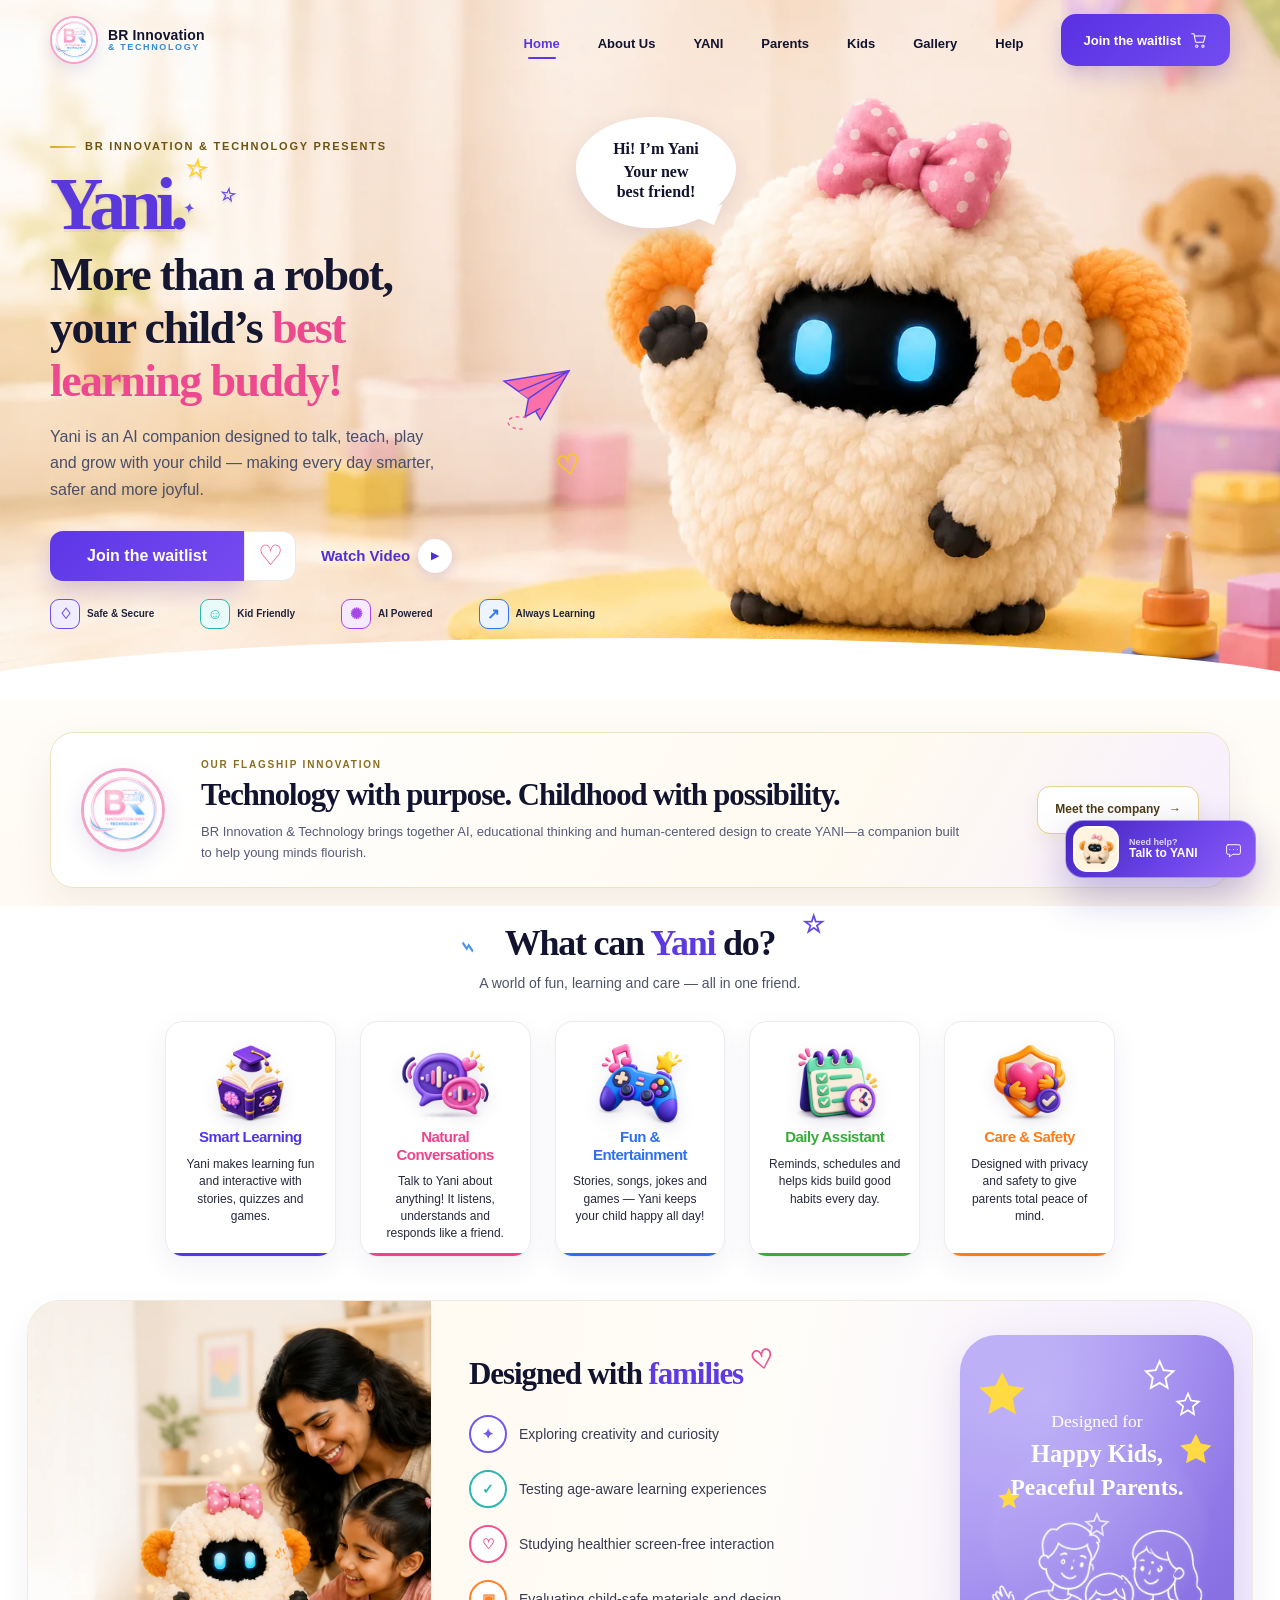
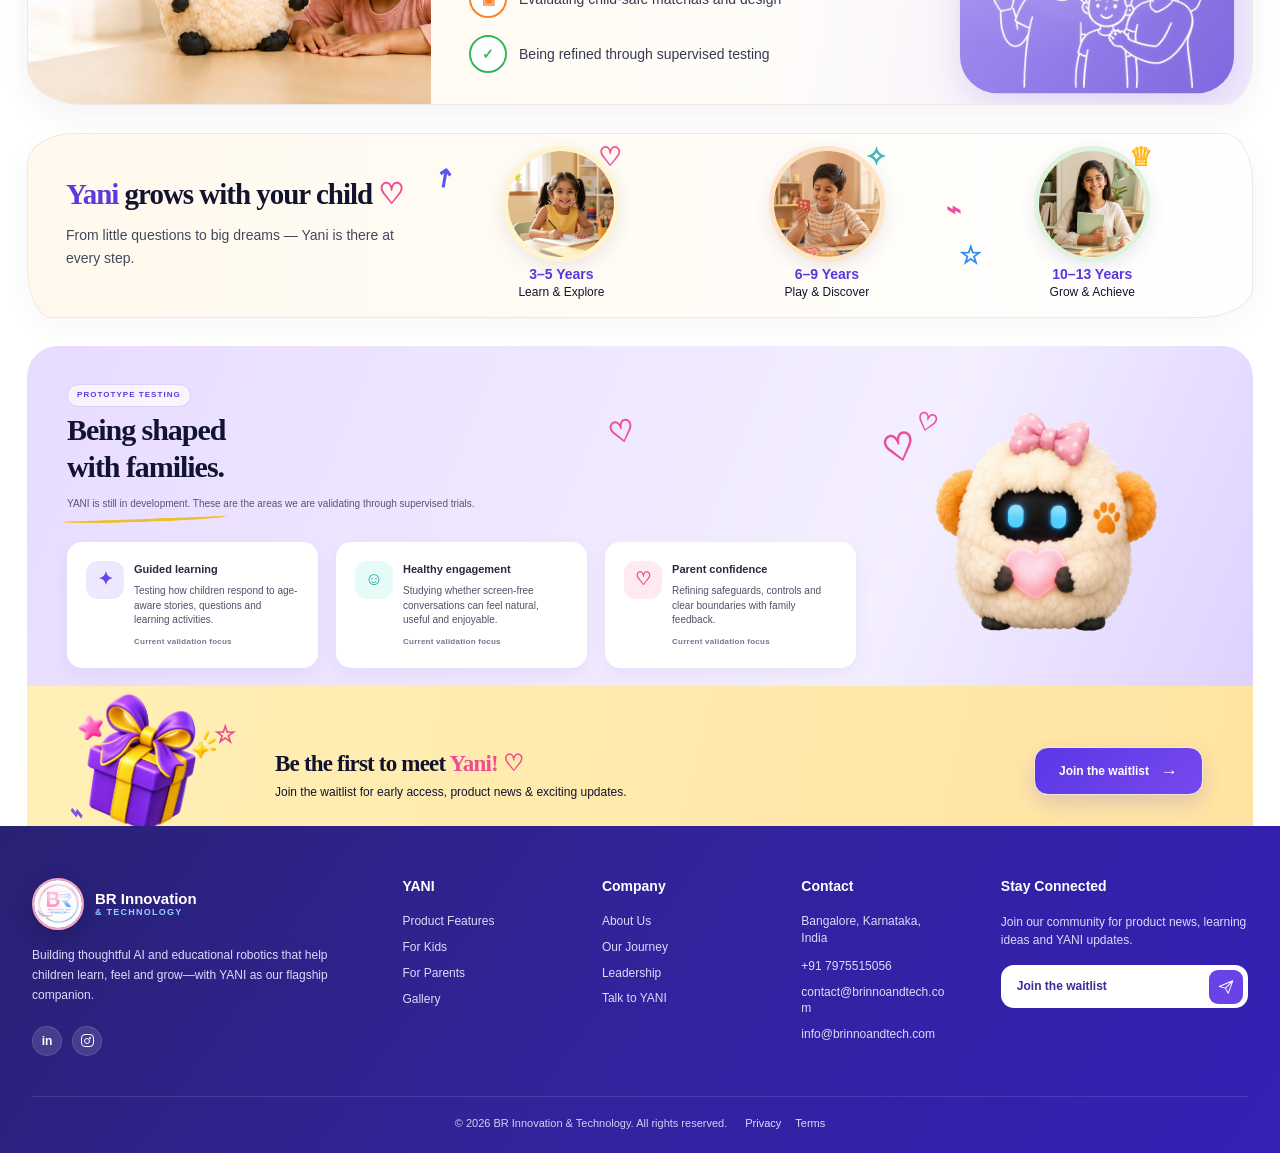
==== commit edc30897: "updated Aug 21" ====
--- a/index.html
+++ b/index.html
@@ -16,8 +16,8 @@
   <meta property="og:description" content="Meet the YANI adaptive AI learning companion prototype for children ages 3–13.">
   <meta property="og:url" content="https://binduraju1511.github.io/britwebsite/"><meta property="og:image" content="https://binduraju1511.github.io/britwebsite/assets/images/gallery-hero-collage.webp"><meta property="og:image:alt" content="Children learning and playing with YANI">
   <meta name="twitter:card" content="summary_large_image"><meta name="twitter:title" content="YANI AI Learning Companion"><meta name="twitter:description" content="An adaptive learning companion prototype by BR Innovation &amp; Technology."><meta name="twitter:image" content="https://binduraju1511.github.io/britwebsite/assets/images/gallery-hero-collage.webp">
-  <link rel="icon" type="image/png" href="assets/images/br-innovation-logo-512.png">
-  <link rel="apple-touch-icon" href="assets/images/br-innovation-logo-512.png">
+  <link rel="icon" type="image/png" href="assets/images/new_logo.png">
+  <link rel="apple-touch-icon" href="assets/images/new_logo.png">
   <link rel="manifest" href="site.webmanifest">
   <link rel="preconnect" href="https://fonts.googleapis.com">
   <link rel="preconnect" href="https://fonts.gstatic.com" crossorigin>
@@ -28,11 +28,11 @@
   <link rel="stylesheet" href="footer.css">
   <link rel="stylesheet" href="mobile.css">
   <link rel="stylesheet" href="brand.css">
-  <script src="fidelity.js" defer></script>
+  <script src="site.js" defer></script>
 </head>
 <body data-page="home">
   <a class="skip-link" href="#main-content">Skip to content</a>
-  <div id="site-header"><header class="site-header"><div class="shell nav"><a class="logo company-brand" href="index.html" aria-label="BR Innovation & Technology home"><img decoding="async" src="assets/images/br-innovation-logo-512.png" alt=""><span class="company-brand-copy"><strong>BR Innovation</strong><small>&amp; Technology</small></span></a><nav class="nav-links" id="nav-links"><a class="active" href="index.html">Home</a><a class="" href="about.html">About Us</a><a class="" href="features.html">YANI</a><a class="" href="parents.html">Parents</a><a class="" href="kids.html">Kids</a><a class="" href="gallery.html">Gallery</a><a class="" href="faq.html">Help</a></nav><a class="preorder top-waitlist" href="https://docs.google.com/forms/d/e/1FAIpQLSd5mBxb2ew8po_1-Mn3jcnMzPR-8_mQHuDWSE70P9n4hNMu1w/viewform?usp=publish-editor" target="_blank" rel="noopener noreferrer">Join the waitlist <svg viewBox="0 0 32 32" aria-hidden="true"><path d="M3 5h4l3 15h14l3-11H9M12 25a2 2 0 1 0 0 4 2 2 0 0 0 0-4Zm11 0a2 2 0 1 0 0 4 2 2 0 0 0 0-4Z"/></svg></a><button class="menu-btn" aria-label="Open menu"><i></i><i></i><i></i></button></div></header></div>
+  <div id="site-header"><header class="site-header"><div class="shell nav"><a class="logo company-brand" href="index.html" aria-label="BR Innovation & Technology home"><img decoding="async" src="assets/images/new_logo.png" alt=""><span class="company-brand-copy"><strong>BR Innovation</strong><small>&amp; Technology</small></span></a><nav class="nav-links" id="nav-links"><a class="active" href="index.html">Home</a><a class="" href="about.html">About Us</a><a class="" href="features.html">YANI</a><a class="" href="parents.html">Parents</a><a class="" href="kids.html">Kids</a><a class="" href="gallery.html">Gallery</a><a class="" href="faq.html">Help</a></nav><a class="preorder top-waitlist" href="https://docs.google.com/forms/d/e/1FAIpQLSd5mBxb2ew8po_1-Mn3jcnMzPR-8_mQHuDWSE70P9n4hNMu1w/viewform?usp=publish-editor" target="_blank" rel="noopener noreferrer">Join the waitlist <svg viewBox="0 0 32 32" aria-hidden="true"><path d="M3 5h4l3 15h14l3-11H9M12 25a2 2 0 1 0 0 4 2 2 0 0 0 0-4Zm11 0a2 2 0 1 0 0 4 2 2 0 0 0 0-4Z"/></svg></a><button class="menu-btn" aria-label="Open menu"><i></i><i></i><i></i></button></div></header></div>
   <main id="main-content"><section class="home-hero">
   <div class="home-hero-scene" role="img" aria-label="Plush Yani waving in a warm children's room"></div>
   <div class="shell home-hero-inner"><div class="home-hero-copy">
@@ -47,7 +47,7 @@
   <svg class="paper-plane" viewBox="0 0 120 100" aria-hidden="true"><path d="M15 23 108 8 67 78 50 48 15 23Z"/><path d="m50 48 58-40-73 30M50 48l-5 26 22-12"/><path class="plane-trail" d="M47 75C8 69 17 95 44 91"/></svg><span class="hero-yellow-heart" aria-hidden="true">♡</span>
   <div class="home-hero-wave" aria-hidden="true"></div>
 </section>
-<section class="company-intro-band" aria-labelledby="company-intro-title"><div class="shell company-intro-card"><img loading="lazy" decoding="async" src="assets/images/br-innovation-logo-512.png" alt="BR Innovation &amp; Technology logo"><div><span>Our flagship innovation</span><h2 id="company-intro-title">Technology with purpose. Childhood with possibility.</h2><p>BR Innovation &amp; Technology brings together AI, educational thinking and human-centered design to create YANI—a companion built to help young minds flourish.</p></div><a href="about.html">Meet the company <b aria-hidden="true">→</b></a></div></section>
+<section class="company-intro-band" aria-labelledby="company-intro-title"><div class="shell company-intro-card"><img loading="lazy" decoding="async" src="assets/images/new_logo.png" alt="BR Innovation &amp; Technology logo"><div><span>Our flagship innovation</span><h2 id="company-intro-title">Technology with purpose. Childhood with possibility.</h2><p>BR Innovation &amp; Technology brings together AI, educational thinking and human-centered design to create YANI—a companion built to help young minds flourish.</p></div><a href="about.html">Meet the company <b aria-hidden="true">→</b></a></div></section>
 <section class="home-capabilities"><div class="shell"><div class="home-section-title"><h2>What can <span>Yani</span> do?</h2><p>A world of fun, learning and care — all in one friend.</p><i class="title-star">☆</i><i class="title-swoosh">⌁</i></div>
   <div class="home-feature-grid">
     <article class="home-feature purple-card"><div class="feature-icon"><img loading="lazy" decoding="async" src="assets/images/home-feature-smart-learning-v3.webp" alt=""></div><h3>Smart Learning</h3><p>Yani makes learning fun and interactive with stories, quizzes and games.</p></article>
@@ -79,7 +79,7 @@
   </div><div class="home-newsletter" id="early-access"><div class="gift-illustration" aria-hidden="true"><img loading="lazy" decoding="async" src="assets/images/newsletter-gift-v2.webp" alt=""><span class="gift-doodle pink-gift-star">☆</span><span class="gift-doodle gift-curl">⌁</span></div><div class="newsletter-copy"><h3>Be the first to meet <span>Yani!</span> <i>♡</i></h3><p>Join the waitlist for early access, product news &amp; exciting updates.</p></div><a class="home-signup home-waitlist" href="https://docs.google.com/forms/d/e/1FAIpQLSd5mBxb2ew8po_1-Mn3jcnMzPR-8_mQHuDWSE70P9n4hNMu1w/viewform?usp=publish-editor" target="_blank" rel="noopener noreferrer">Join the waitlist <span aria-hidden="true">→</span></a></div>
 </div></section></main>
   <div id="site-footer"><footer class="site-footer"><div class="shell footer-shell"><div class="footer-grid">
-  <section class="footer-about" aria-label="About BR Innovation & Technology"><a class="footer-company-brand" href="index.html"><img loading="lazy" decoding="async" src="assets/images/br-innovation-logo-512.png" alt=""><span><strong>BR Innovation</strong><small>&amp; Technology</small></span></a><p>Building thoughtful AI and educational robotics that help children learn, feel and grow—with YANI as our flagship companion.</p><div class="footer-socials" aria-label="Social links"><a href="https://www.linkedin.com/company/br-innovation-and-technology/" target="_blank" rel="noopener noreferrer" aria-label="BR Innovation & Technology on LinkedIn">in</a><a href="https://www.instagram.com/brinnovationandtechnology?igsh=aGExMDNpMHMxOXZx" target="_blank" rel="noopener noreferrer" aria-label="BR Innovation & Technology on Instagram"><span class="instagram-mark"></span></a></div></section>
+  <section class="footer-about" aria-label="About BR Innovation & Technology"><a class="footer-company-brand" href="index.html"><img loading="lazy" decoding="async" src="assets/images/new_logo.png" alt=""><span><strong>BR Innovation</strong><small>&amp; Technology</small></span></a><p>Building thoughtful AI and educational robotics that help children learn, feel and grow—with YANI as our flagship companion.</p><div class="footer-socials" aria-label="Social links"><a href="https://www.linkedin.com/company/br-innovation-and-technology/" target="_blank" rel="noopener noreferrer" aria-label="BR Innovation & Technology on LinkedIn">in</a><a href="https://www.instagram.com/brinnovationandtechnology?igsh=aGExMDNpMHMxOXZx" target="_blank" rel="noopener noreferrer" aria-label="BR Innovation & Technology on Instagram"><span class="instagram-mark"></span></a></div></section>
   <nav class="footer-column" aria-label="Product links"><h3>YANI</h3><a href="features.html">Product Features</a><a href="kids.html">For Kids</a><a href="parents.html">For Parents</a><a href="gallery.html">Gallery</a></nav>
   <nav class="footer-column" aria-label="Company links"><h3>Company</h3><a href="about.html">About Us</a><a href="about.html#journey-title">Our Journey</a><a href="about.html">Leadership</a><button type="button" class="footer-chat-link" data-assistant-open aria-controls="yani-assistant">Talk to YANI</button></nav>
   <section class="footer-column footer-contact" aria-label="Contact information"><h3>Contact</h3><span>Bangalore, Karnataka, India</span><a href="tel:+917975515056">+91 7975515056</a><a href="mailto:contact@brinnoandtech.com">contact@brinnoandtech.com</a><a href="mailto:info@brinnoandtech.com">info@brinnoandtech.com</a></section>
--- a/brand.css
+++ b/brand.css
@@ -1,12 +1,12 @@
 /* BR Innovation & Technology brand layer and shared YANI product guide. */
-:root{--brand-gold:#d5a629;--brand-gold-soft:#fff6d8;--brand-black:#080808}
+:root{--brand-gold:#d5a629;--brand-gold-soft:#fff6d8;--brand-black:#080808;--brand-pink:#ef77ad;--brand-blue:#3c99ec}
 
 /* Corporate identity. Page styles retain the original YANI navbar treatment. */
 .company-brand.logo{display:flex;flex:0 0 auto;align-items:center;gap:10px;min-width:205px;color:var(--ink);font-size:inherit;letter-spacing:0}
-.company-brand img{width:48px;height:48px;flex:0 0 48px;border:2px solid #e3c25d;border-radius:50%;object-fit:cover;box-shadow:0 6px 16px rgba(54,38,4,.16)}
+.company-brand img{width:48px;height:48px;flex:0 0 48px;border:2px solid #f2a3c7;border-radius:50%;background:#fff;object-fit:cover;box-shadow:0 6px 16px rgba(83,79,154,.14)}
 .company-brand-copy{display:grid;gap:1px;line-height:1.02}
 .company-brand-copy strong{font-size:14px;font-weight:900;letter-spacing:.01em;white-space:nowrap}
-.company-brand-copy small{color:#7b6221;font-size:9px;font-weight:900;letter-spacing:.18em;text-transform:uppercase;white-space:nowrap}
+.company-brand-copy small{color:#338cd9;font-size:9px;font-weight:900;letter-spacing:.18em;text-transform:uppercase;white-space:nowrap}
 .top-waitlist{display:inline-flex;align-items:center;justify-content:center;gap:8px;white-space:nowrap}
 .top-waitlist svg{width:18px;height:18px;fill:none;stroke:currentColor;stroke-width:1.8;stroke-linecap:round;stroke-linejoin:round}
 
@@ -24,7 +24,7 @@
 .company-eyebrow>span{width:26px;height:2px;border-radius:10px;background:linear-gradient(90deg,var(--brand-gold),#f2cc61)}
 .company-intro-band{padding:32px 0 18px;background:linear-gradient(180deg,#fffdf8,#fffaf3)}
 .company-intro-card{display:grid;grid-template-columns:92px minmax(0,1fr) auto;align-items:center;gap:28px;padding:24px 30px;border:1px solid #eee3c1;border-radius:24px;background:linear-gradient(120deg,#fff 10%,#fffaf0 68%,#f7efff);box-shadow:0 15px 42px rgba(68,43,16,.07)}
-.company-intro-card>img{width:84px;height:84px;border:3px solid #e0bd53;border-radius:50%;object-fit:cover;box-shadow:0 8px 22px rgba(62,42,5,.16)}
+.company-intro-card>img{width:84px;height:84px;border:3px solid #f2a3c7;border-radius:50%;background:#fff;object-fit:cover;box-shadow:0 8px 22px rgba(83,79,154,.14)}
 .company-intro-card>div>span{display:block;margin-bottom:4px;color:#896d20;font-size:10px;font-weight:900;letter-spacing:.18em;text-transform:uppercase}
 .company-intro-card h2{margin-bottom:6px;font-size:clamp(23px,2.4vw,34px)}
 .company-intro-card p{max-width:760px;margin:0;color:var(--muted);font-size:13px}
@@ -33,10 +33,10 @@
 
 /* Corporate footer content */
 .footer-company-brand{display:flex!important;align-items:center;gap:11px;width:max-content;margin:0 0 16px!important;color:#fff!important}
-.footer-company-brand img{width:52px;height:52px;border:2px solid #e2bf52;border-radius:50%;object-fit:cover;box-shadow:0 8px 20px rgba(0,0,0,.22)}
+.footer-company-brand img{width:52px;height:52px;border:2px solid #f2a3c7;border-radius:50%;background:#fff;object-fit:cover;box-shadow:0 8px 20px rgba(0,0,0,.2)}
 .footer-company-brand span{display:grid;gap:2px;line-height:1}
 .footer-company-brand strong{font-size:15px;font-weight:900;white-space:nowrap}
-.footer-company-brand small{color:#f2d675;font-size:9px;font-weight:900;letter-spacing:.14em;text-transform:uppercase;white-space:nowrap}
+.footer-company-brand small{color:#92cfff;font-size:9px;font-weight:900;letter-spacing:.14em;text-transform:uppercase;white-space:nowrap}
 .site-footer .footer-column>span{display:block;margin:0 0 10px;color:#dddafa;font-size:12px;line-height:1.45}
 .site-footer .footer-contact a{overflow-wrap:anywhere}
 .site-footer .footer-chat-link{display:block;margin:0 0 10px;padding:0;border:0;color:#dddafa;background:transparent;font-size:12px;line-height:1.25;text-align:left;cursor:pointer;transition:color .18s,transform .18s}
